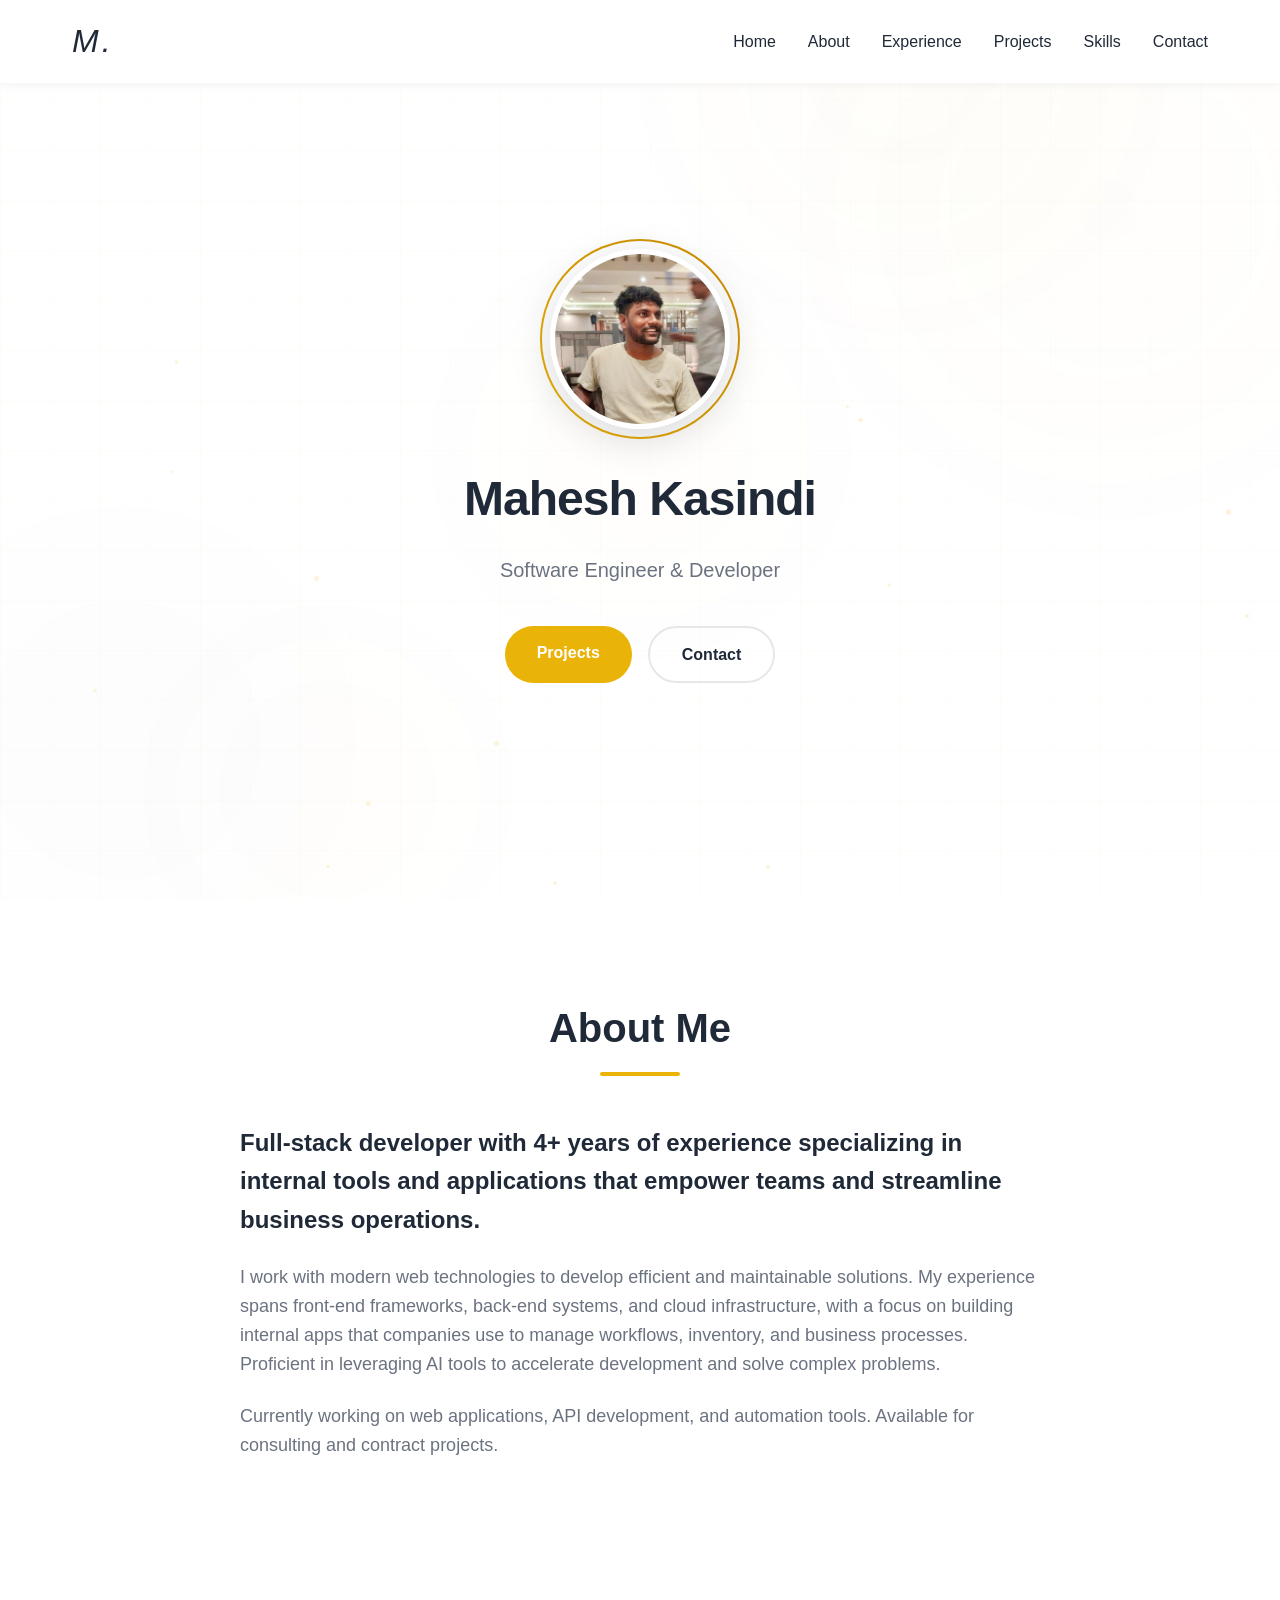
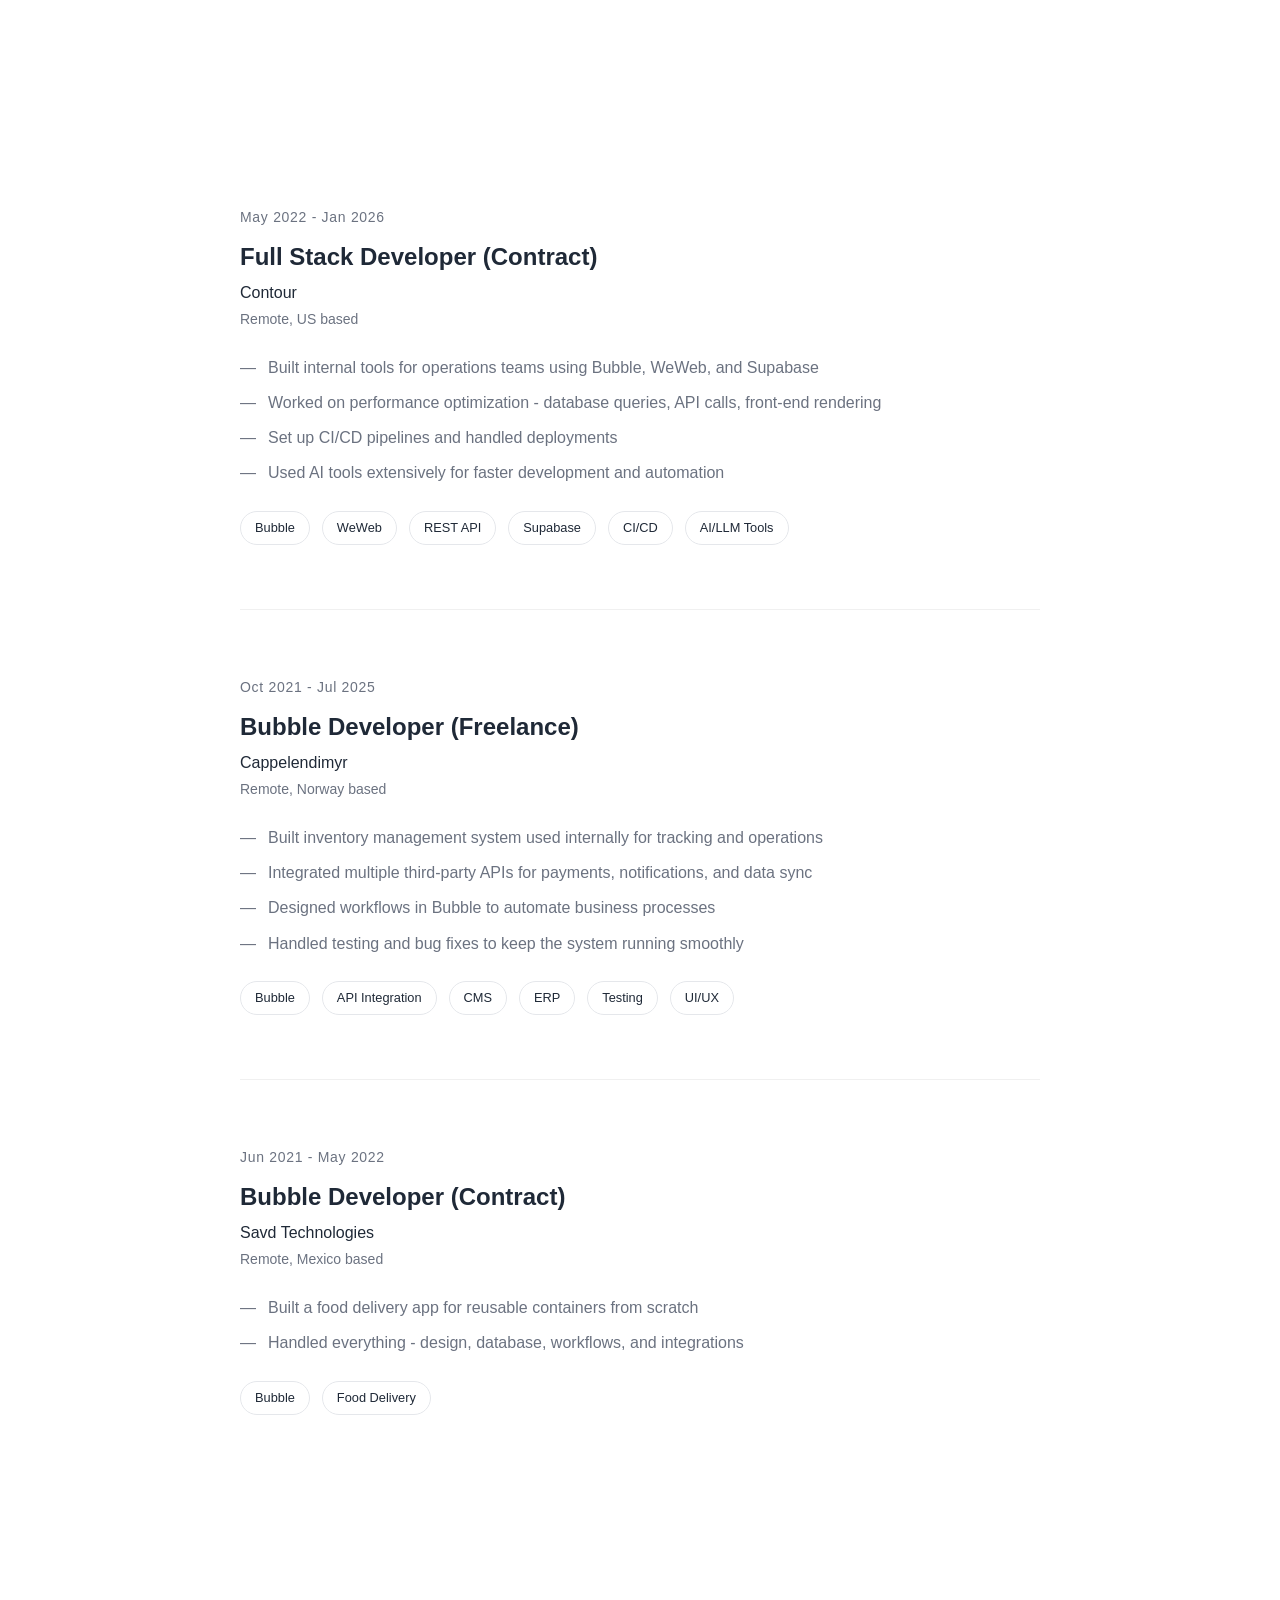
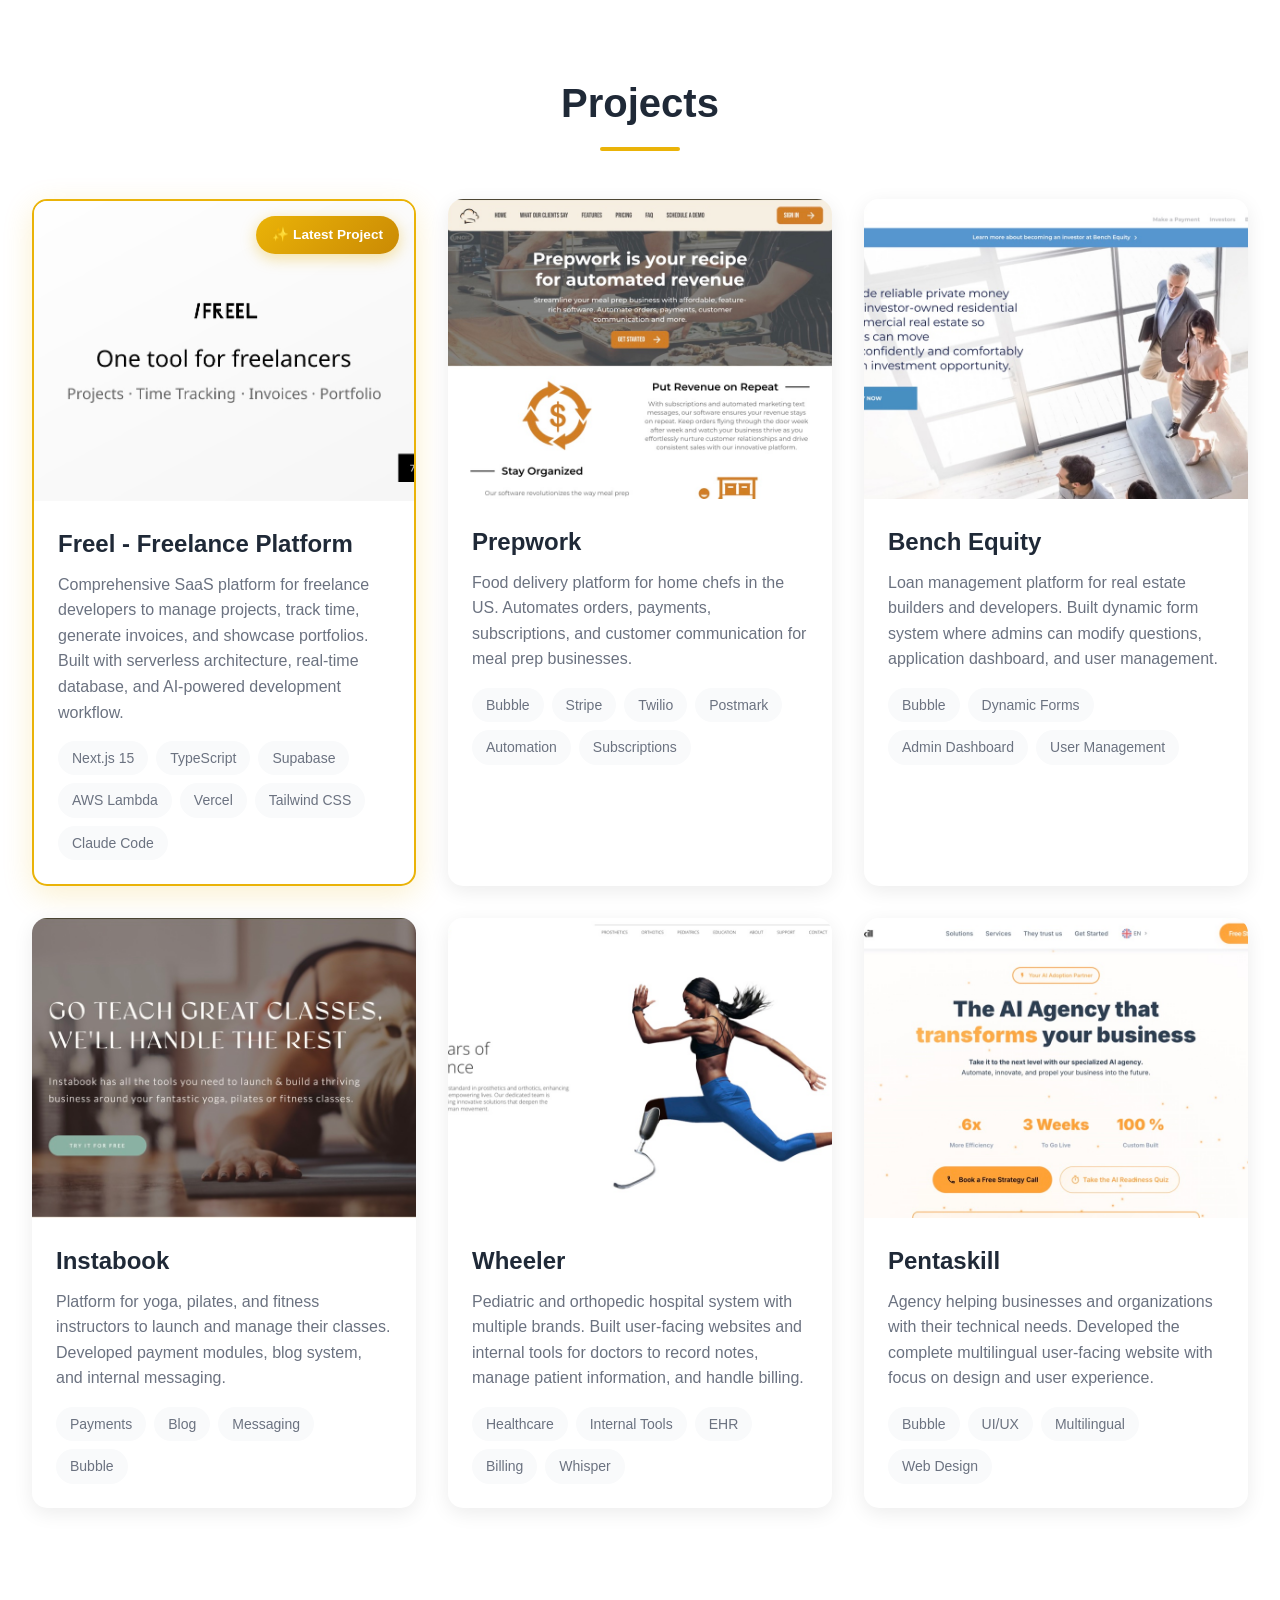
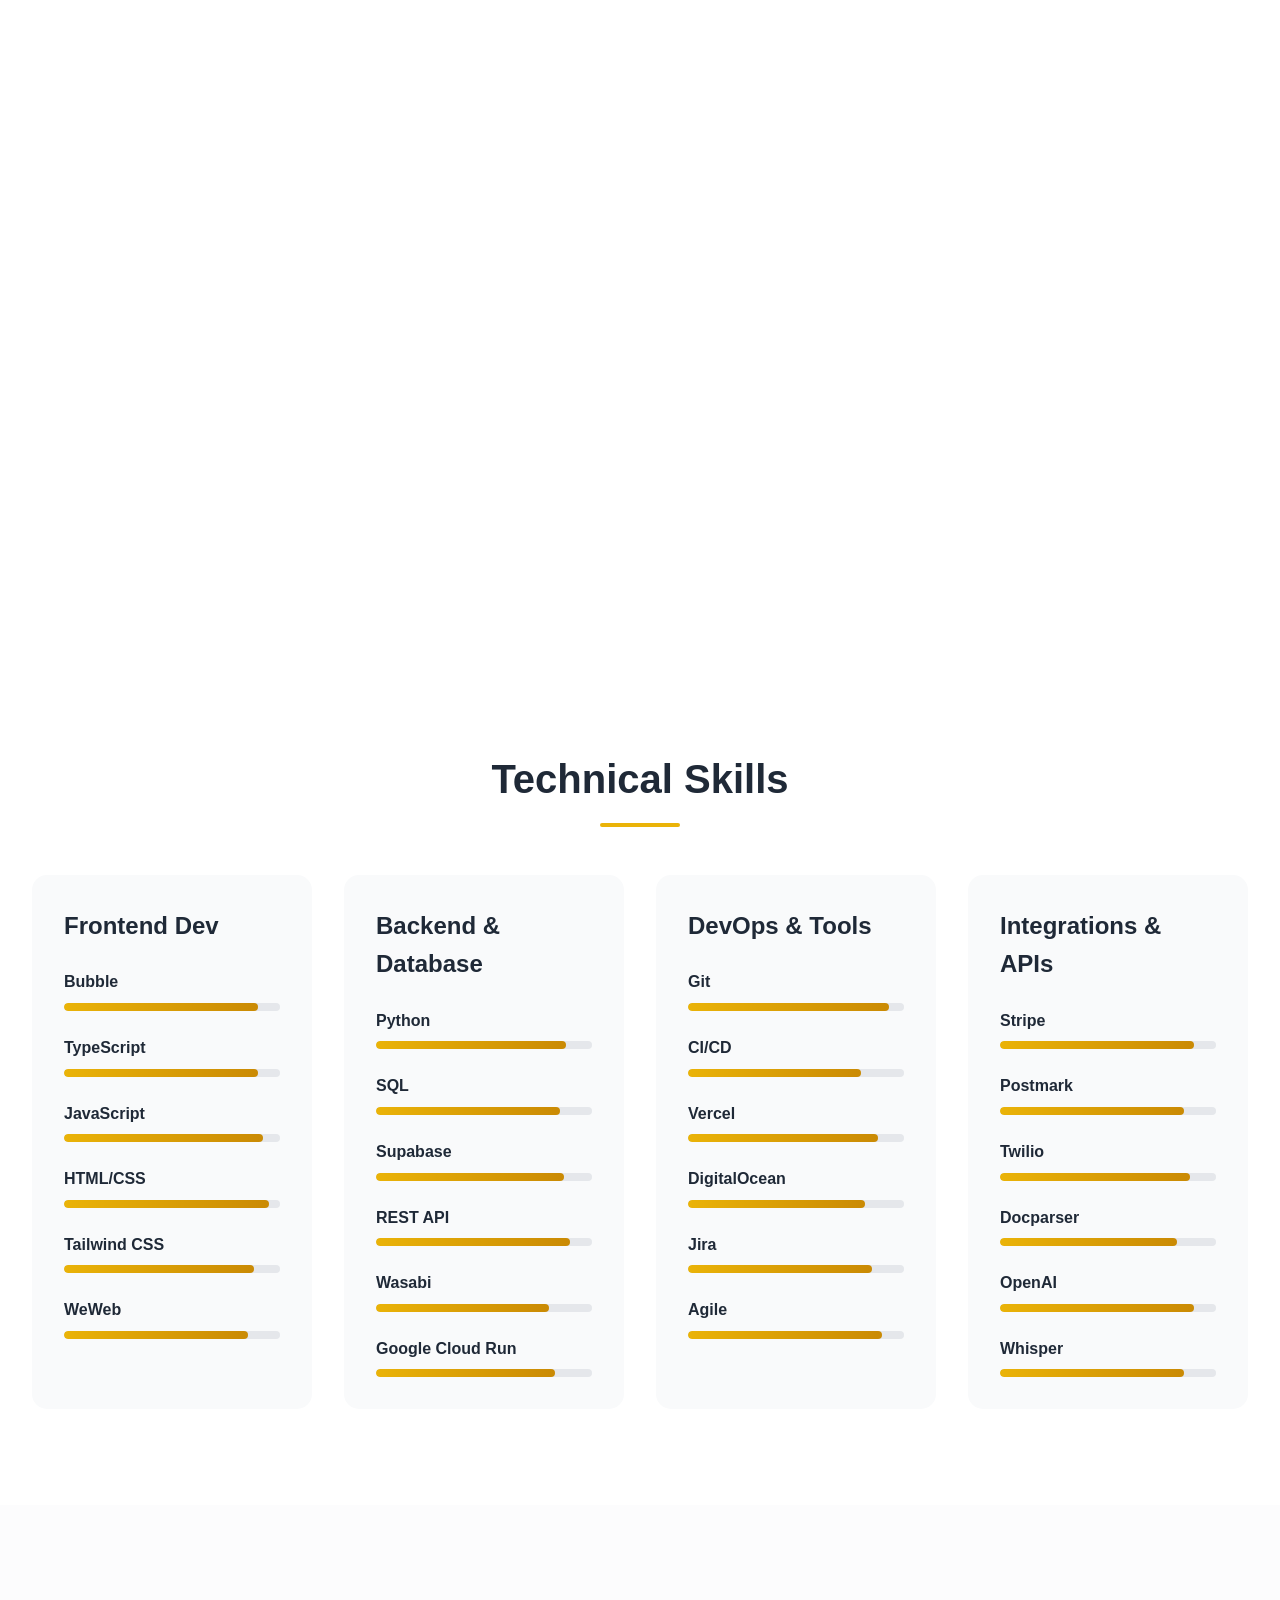
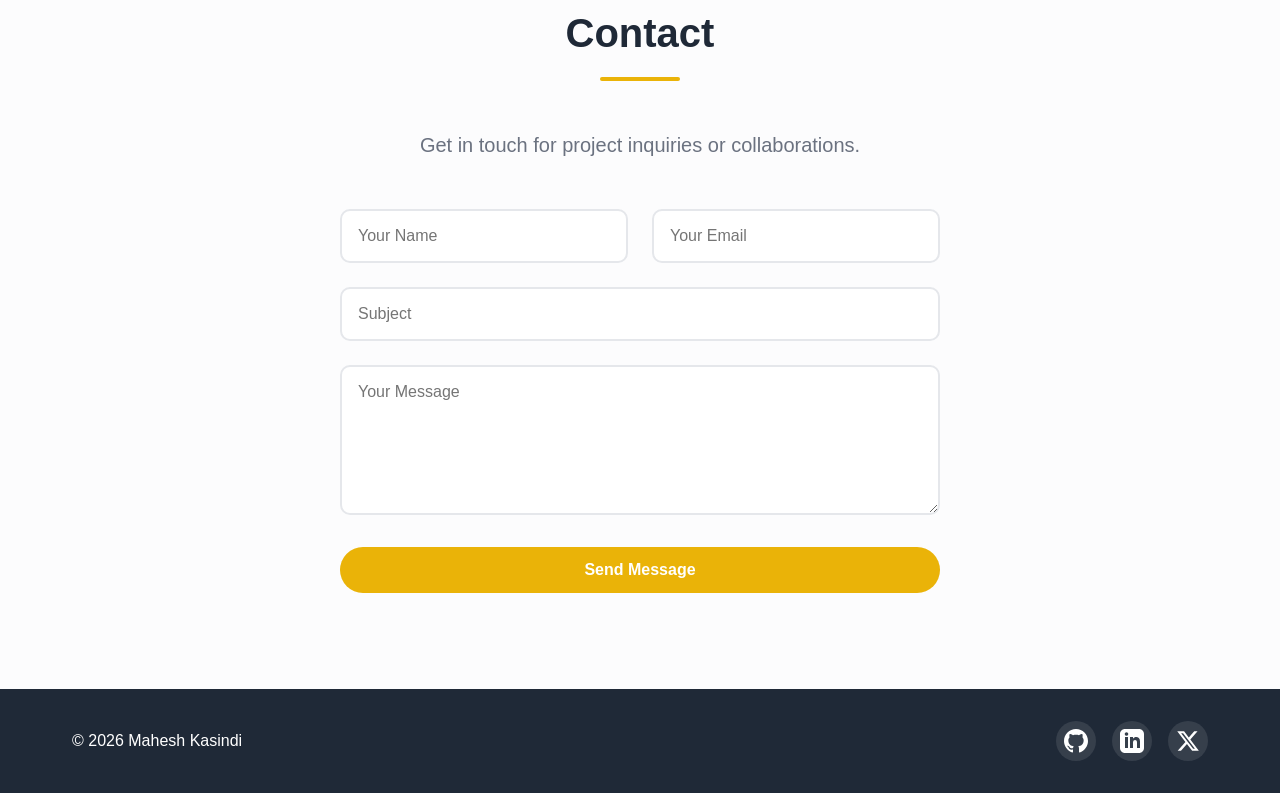
==== index.html @ 4aebad51 "Update Freel tech stack - Removed: Stripe, Shadcn/ui - Added: AWS Lambda, Vercel, Claude Code - Upda" ====
<!DOCTYPE html>
<html lang="en">
<head>
    <meta charset="UTF-8">
    <meta name="viewport" content="width=device-width, initial-scale=1.0">
    <title>Mahesh Kasindi | Full Stack Developer</title>
    <link rel="icon" type="image/svg+xml" href="favicon.svg">
    <link rel="preload" as="image" href="center.jpg">
    <link rel="stylesheet" href="styles.css">
</head>
<body>
    <!-- Scroll Progress Indicator -->
    <div class="scroll-progress" id="scrollProgress"></div>

    <!-- Global Background Animation -->
    <div class="bg-animation">
        <div class="bg-grid"></div>
        <div class="bg-gradient-1"></div>
        <div class="bg-gradient-2"></div>
        <div class="bg-gradient-3"></div>
        <div class="scan-line"></div>
    </div>

    <!-- Navigation -->
    <nav class="navbar">
        <div class="nav-container">
            <a href="#" class="logo">M.</a>
            <button class="burger-menu" id="burgerMenu" aria-label="Toggle menu">
                <span class="burger-line"></span>
                <span class="burger-line"></span>
                <span class="burger-line"></span>
            </button>
            <ul class="nav-menu" id="navMenu">
                <li><a href="#home" class="nav-link">Home</a></li>
                <li><a href="#about" class="nav-link">About</a></li>
                <li><a href="#experience" class="nav-link">Experience</a></li>
                <li><a href="#projects" class="nav-link">Projects</a></li>
                <li><a href="#skills" class="nav-link">Skills</a></li>
                <li><a href="#contact" class="nav-link">Contact</a></li>
            </ul>
        </div>
    </nav>

    <!-- Hero Section -->
    <section id="home" class="hero">
        <!-- Background -->
        <div class="hero-bg-animation">
            <div class="gradient-orb orb-1"></div>
            <div class="gradient-orb orb-2"></div>
        </div>
        <div class="hero-content">
            <div class="hero-header-image-wrapper">
                <div class="pulse-ring"></div>
                <div class="pulse-ring"></div>
                <div class="pulse-ring"></div>
                <div class="pulse-ring"></div>
                <div class="hero-header-image">
                    <img src="center.jpg" alt="Mahesh Kasindi" id="heroHeaderImage">
                </div>
            </div>
            <div class="hero-text-content">
                <h1 class="hero-title">
                    <span class="title-text">Mahesh Kasindi</span>
                </h1>
                <p class="hero-subtitle">Software Engineer & Developer</p>
                <div class="hero-buttons">
                    <a href="#projects" class="btn btn-primary">Projects</a>
                    <a href="#contact" class="btn btn-secondary">Contact</a>
                </div>
            </div>
        </div>
    </section>

    <!-- About Section -->
    <section id="about" class="about">
        <div class="container">
            <h2 class="section-title">About Me</h2>
            <div class="about-content">
                <div class="about-text">
                    <p class="about-intro">
                        Full-stack developer with 4+ years of experience specializing in internal tools and applications that empower teams and streamline business operations.
                    </p>
                    <p>
                        I work with modern web technologies to develop efficient and maintainable solutions.
                        My experience spans front-end frameworks, back-end systems, and cloud infrastructure, with a focus on building internal apps that companies use to manage workflows, inventory, and business processes.
                        Proficient in leveraging AI tools to accelerate development and solve complex problems.
                    </p>
                    <p>
                        Currently working on web applications, API development, and automation tools.
                        Available for consulting and contract projects.
                    </p>
                </div>
            </div>
        </div>
    </section>

    <!-- Experience Section -->
    <section id="experience" class="experience">
        <div class="container">
            <h2 class="section-title">Experience</h2>
            <div class="experience-timeline">
                <div class="experience-item">
                    <div class="experience-date">
                        <span class="date-badge">May 2022 - Jan 2026</span>
                    </div>
                    <div class="experience-content">
                        <h3 class="experience-title">Full Stack Developer (Contract)</h3>
                        <p class="experience-company">Contour</p>
                        <p class="experience-location">Remote, US based</p>
                        <ul class="experience-description">
                            <li>Built internal tools for operations teams using Bubble, WeWeb, and Supabase</li>
                            <li>Worked on performance optimization - database queries, API calls, front-end rendering</li>
                            <li>Set up CI/CD pipelines and handled deployments</li>
                            <li>Used AI tools extensively for faster development and automation</li>
                        </ul>
                        <div class="experience-tags">
                            <span class="tag">Bubble</span>
                            <span class="tag">WeWeb</span>
                            <span class="tag">REST API</span>
                            <span class="tag">Supabase</span>
                            <span class="tag">CI/CD</span>
                            <span class="tag">AI/LLM Tools</span>
                        </div>
                    </div>
                </div>

                <div class="experience-item">
                    <div class="experience-date">
                        <span class="date-badge">Oct 2021 - Jul 2025</span>
                    </div>
                    <div class="experience-content">
                        <h3 class="experience-title">Bubble Developer (Freelance)</h3>
                        <p class="experience-company">Cappelendimyr</p>
                        <p class="experience-location">Remote, Norway based</p>
                        <ul class="experience-description">
                            <li>Built inventory management system used internally for tracking and operations</li>
                            <li>Integrated multiple third-party APIs for payments, notifications, and data sync</li>
                            <li>Designed workflows in Bubble to automate business processes</li>
                            <li>Handled testing and bug fixes to keep the system running smoothly</li>
                        </ul>
                        <div class="experience-tags">
                            <span class="tag">Bubble</span>
                            <span class="tag">API Integration</span>
                            <span class="tag">CMS</span>
                            <span class="tag">ERP</span>
                            <span class="tag">Testing</span>
                            <span class="tag">UI/UX</span>
                        </div>
                    </div>
                </div>

                <div class="experience-item">
                    <div class="experience-date">
                        <span class="date-badge">Jun 2021 - May 2022</span>
                    </div>
                    <div class="experience-content">
                        <h3 class="experience-title">Bubble Developer (Contract)</h3>
                        <p class="experience-company">Savd Technologies</p>
                        <p class="experience-location">Remote, Mexico based</p>
                        <ul class="experience-description">
                            <li>Built a food delivery app for reusable containers from scratch</li>
                            <li>Handled everything - design, database, workflows, and integrations</li>
                        </ul>
                        <div class="experience-tags">
                            <span class="tag">Bubble</span>
                            <span class="tag">Food Delivery</span>
                        </div>
                    </div>
                </div>
            </div>
        </div>
    </section>

    <!-- Projects Section -->
    <section id="projects" class="projects">
        <div class="container">
            <h2 class="section-title">Projects</h2>
            <div class="projects-grid">
                <!-- Featured Project -->
                <div class="project-card featured-project">
                    <div class="featured-badge">
                        <span>✨ Latest Project</span>
                    </div>
                    <div class="project-image" style="background-image: url('freel-preview.jpg');">
                        <div class="project-overlay">
                            <a href="https://usefreel.com" target="_blank" class="project-link">Visit Site</a>
                        </div>
                    </div>
                    <div class="project-info">
                        <h3 class="project-title">Freel - Freelance Platform</h3>
                        <p class="project-description">
                            Comprehensive SaaS platform for freelance developers to manage projects, track time, generate invoices, and showcase portfolios. Built with serverless architecture, real-time database, and AI-powered development workflow.
                        </p>
                        <div class="project-tags">
                            <span class="tag">Next.js 15</span>
                            <span class="tag">TypeScript</span>
                            <span class="tag">Supabase</span>
                            <span class="tag">AWS Lambda</span>
                            <span class="tag">Vercel</span>
                            <span class="tag">Tailwind CSS</span>
                            <span class="tag">Claude Code</span>
                        </div>
                    </div>
                </div>

                <div class="project-card">
                    <div class="project-image" style="background-image: url('prepwork.jpg');">
                        <div class="project-overlay">
                            <a href="https://prepwork.io" target="_blank" class="project-link">Visit Site</a>
                        </div>
                    </div>
                    <div class="project-info">
                        <h3 class="project-title">Prepwork</h3>
                        <p class="project-description">
                            Food delivery platform for home chefs in the US. Automates orders, payments, subscriptions, and customer communication for meal prep businesses.
                        </p>
                        <div class="project-tags">
                            <span class="tag">Bubble</span>
                            <span class="tag">Stripe</span>
                            <span class="tag">Twilio</span>
                            <span class="tag">Postmark</span>
                            <span class="tag">Automation</span>
                            <span class="tag">Subscriptions</span>
                        </div>
                    </div>
                </div>

                <div class="project-card">
                    <div class="project-image" style="background-image: url('bench-new.jpg');">
                        <div class="project-overlay">
                            <a href="https://benchequity.com" target="_blank" class="project-link">Visit Site</a>
                        </div>
                    </div>
                    <div class="project-info">
                        <h3 class="project-title">Bench Equity</h3>
                        <p class="project-description">
                            Loan management platform for real estate builders and developers. Built dynamic form system where admins can modify questions, application dashboard, and user management.
                        </p>
                        <div class="project-tags">
                            <span class="tag">Bubble</span>
                            <span class="tag">Dynamic Forms</span>
                            <span class="tag">Admin Dashboard</span>
                            <span class="tag">User Management</span>
                        </div>
                    </div>
                </div>

                <div class="project-card">
                    <div class="project-image" style="background-image: url('tryinstabook.jpg');">
                        <div class="project-overlay">
                            <a href="https://www.tryinstabook.com" target="_blank" class="project-link">Visit Site</a>
                        </div>
                    </div>
                    <div class="project-info">
                        <h3 class="project-title">Instabook</h3>
                        <p class="project-description">
                            Platform for yoga, pilates, and fitness instructors to launch and manage their classes. Developed payment modules, blog system, and internal messaging.
                        </p>
                        <div class="project-tags">
                            <span class="tag">Payments</span>
                            <span class="tag">Blog</span>
                            <span class="tag">Messaging</span>
                            <span class="tag">Bubble</span>
                        </div>
                    </div>
                </div>

                <div class="project-card">
                    <div class="project-image" style="background-image: url('wheeler.jpg');">
                        <div class="project-overlay">
                            <a href="https://wheelerop.com" target="_blank" class="project-link">Visit Site</a>
                        </div>
                    </div>
                    <div class="project-info">
                        <h3 class="project-title">Wheeler</h3>
                        <p class="project-description">
                            Pediatric and orthopedic hospital system with multiple brands. Built user-facing websites and internal tools for doctors to record notes, manage patient information, and handle billing.
                        </p>
                        <div class="project-tags">
                            <span class="tag">Healthcare</span>
                            <span class="tag">Internal Tools</span>
                            <span class="tag">EHR</span>
                            <span class="tag">Billing</span>
                            <span class="tag">Whisper</span>
                        </div>
                    </div>
                </div>

                <div class="project-card">
                    <div class="project-image" style="background-image: url('pentaskill.jpg');">
                        <div class="project-overlay">
                            <a href="https://pentaskill.com" target="_blank" class="project-link">Visit Site</a>
                        </div>
                    </div>
                    <div class="project-info">
                        <h3 class="project-title">Pentaskill</h3>
                        <p class="project-description">
                            Agency helping businesses and organizations with their technical needs. Developed the complete multilingual user-facing website with focus on design and user experience.
                        </p>
                        <div class="project-tags">
                            <span class="tag">Bubble</span>
                            <span class="tag">UI/UX</span>
                            <span class="tag">Multilingual</span>
                            <span class="tag">Web Design</span>
                        </div>
                    </div>
                </div>

                <div class="project-card">
                    <div class="project-image" style="background-image: url('internal-apps.svg'); background-size: cover; background-position: center;">
                        <div class="project-overlay">
                            <span class="project-link" style="cursor: default;">Multiple Projects</span>
                        </div>
                    </div>
                    <div class="project-info">
                        <h3 class="project-title">Internal Applications</h3>
                        <p class="project-description">
                            Built custom internal tools for companies across real estate, finance, healthcare, and food industries. Systems include CRM, ERP, inventory management, and team coordination platforms.
                        </p>
                        <div class="project-tags">
                            <span class="tag">CRM</span>
                            <span class="tag">ERP</span>
                            <span class="tag">Inventory</span>
                            <span class="tag">Team Management</span>
                        </div>
                    </div>
                </div>
            </div>
        </div>
    </section>

    <!-- Skills Section -->
    <section id="skills" class="skills">
        <div class="container">
            <h2 class="section-title">Technical Skills</h2>
            <div class="skills-grid">
                <div class="skill-category">
                    <h3 class="category-title">Frontend Dev</h3>
                    <div class="skill-items">
                        <div class="skill-item">
                            <span class="skill-name">Bubble</span>
                            <div class="skill-bar">
                                <div class="skill-progress" data-progress="90"></div>
                            </div>
                        </div>
                        <div class="skill-item">
                            <span class="skill-name">TypeScript</span>
                            <div class="skill-bar">
                                <div class="skill-progress" data-progress="90"></div>
                            </div>
                        </div>
                        <div class="skill-item">
                            <span class="skill-name">JavaScript</span>
                            <div class="skill-bar">
                                <div class="skill-progress" data-progress="92"></div>
                            </div>
                        </div>
                        <div class="skill-item">
                            <span class="skill-name">HTML/CSS</span>
                            <div class="skill-bar">
                                <div class="skill-progress" data-progress="95"></div>
                            </div>
                        </div>
                        <div class="skill-item">
                            <span class="skill-name">Tailwind CSS</span>
                            <div class="skill-bar">
                                <div class="skill-progress" data-progress="88"></div>
                            </div>
                        </div>
                        <div class="skill-item">
                            <span class="skill-name">WeWeb</span>
                            <div class="skill-bar">
                                <div class="skill-progress" data-progress="85"></div>
                            </div>
                        </div>
                    </div>
                </div>

                <div class="skill-category">
                    <h3 class="category-title">Backend & Database</h3>
                    <div class="skill-items">
                        <div class="skill-item">
                            <span class="skill-name">Python</span>
                            <div class="skill-bar">
                                <div class="skill-progress" data-progress="88"></div>
                            </div>
                        </div>
                        <div class="skill-item">
                            <span class="skill-name">SQL</span>
                            <div class="skill-bar">
                                <div class="skill-progress" data-progress="85"></div>
                            </div>
                        </div>
                        <div class="skill-item">
                            <span class="skill-name">Supabase</span>
                            <div class="skill-bar">
                                <div class="skill-progress" data-progress="87"></div>
                            </div>
                        </div>
                        <div class="skill-item">
                            <span class="skill-name">REST API</span>
                            <div class="skill-bar">
                                <div class="skill-progress" data-progress="90"></div>
                            </div>
                        </div>
                        <div class="skill-item">
                            <span class="skill-name">Wasabi</span>
                            <div class="skill-bar">
                                <div class="skill-progress" data-progress="80"></div>
                            </div>
                        </div>
                        <div class="skill-item">
                            <span class="skill-name">Google Cloud Run</span>
                            <div class="skill-bar">
                                <div class="skill-progress" data-progress="83"></div>
                            </div>
                        </div>
                    </div>
                </div>

                <div class="skill-category">
                    <h3 class="category-title">DevOps & Tools</h3>
                    <div class="skill-items">
                        <div class="skill-item">
                            <span class="skill-name">Git</span>
                            <div class="skill-bar">
                                <div class="skill-progress" data-progress="93"></div>
                            </div>
                        </div>
                        <div class="skill-item">
                            <span class="skill-name">CI/CD</span>
                            <div class="skill-bar">
                                <div class="skill-progress" data-progress="80"></div>
                            </div>
                        </div>
                        <div class="skill-item">
                            <span class="skill-name">Vercel</span>
                            <div class="skill-bar">
                                <div class="skill-progress" data-progress="88"></div>
                            </div>
                        </div>
                        <div class="skill-item">
                            <span class="skill-name">DigitalOcean</span>
                            <div class="skill-bar">
                                <div class="skill-progress" data-progress="82"></div>
                            </div>
                        </div>
                        <div class="skill-item">
                            <span class="skill-name">Jira</span>
                            <div class="skill-bar">
                                <div class="skill-progress" data-progress="85"></div>
                            </div>
                        </div>
                        <div class="skill-item">
                            <span class="skill-name">Agile</span>
                            <div class="skill-bar">
                                <div class="skill-progress" data-progress="90"></div>
                            </div>
                        </div>
                    </div>
                </div>

                <div class="skill-category">
                    <h3 class="category-title">Integrations & APIs</h3>
                    <div class="skill-items">
                        <div class="skill-item">
                            <span class="skill-name">Stripe</span>
                            <div class="skill-bar">
                                <div class="skill-progress" data-progress="90"></div>
                            </div>
                        </div>
                        <div class="skill-item">
                            <span class="skill-name">Postmark</span>
                            <div class="skill-bar">
                                <div class="skill-progress" data-progress="85"></div>
                            </div>
                        </div>
                        <div class="skill-item">
                            <span class="skill-name">Twilio</span>
                            <div class="skill-bar">
                                <div class="skill-progress" data-progress="88"></div>
                            </div>
                        </div>
                        <div class="skill-item">
                            <span class="skill-name">Docparser</span>
                            <div class="skill-bar">
                                <div class="skill-progress" data-progress="82"></div>
                            </div>
                        </div>
                        <div class="skill-item">
                            <span class="skill-name">OpenAI</span>
                            <div class="skill-bar">
                                <div class="skill-progress" data-progress="90"></div>
                            </div>
                        </div>
                        <div class="skill-item">
                            <span class="skill-name">Whisper</span>
                            <div class="skill-bar">
                                <div class="skill-progress" data-progress="85"></div>
                            </div>
                        </div>
                    </div>
                </div>
            </div>
        </div>
    </section>

    <!-- Contact Section -->
    <section id="contact" class="contact">
        <div class="container">
            <h2 class="section-title">Contact</h2>
            <p class="contact-intro">Get in touch for project inquiries or collaborations.</p>
            <form class="contact-form" id="contactForm" action="https://api.web3forms.com/submit" method="POST">
                <!-- Replace YOUR_ACCESS_KEY_HERE with your actual access key from https://web3forms.com -->
                <input type="hidden" name="access_key" value="d3849407-3600-4d83-8753-083828936f2b">
                <input type="hidden" name="subject" value="New Contact Form Submission from Portfolio">
                <input type="hidden" name="redirect" value="https://maheshkasindi.github.io/portfolio/#contact">

                <div class="form-row">
                    <div class="form-group">
                        <input type="text" id="name" name="name" placeholder="Your Name" required>
                    </div>
                    <div class="form-group">
                        <input type="email" id="email" name="email" placeholder="Your Email" required>
                    </div>
                </div>
                <div class="form-group">
                    <input type="text" id="subject" name="subject" placeholder="Subject" required>
                </div>
                <div class="form-group">
                    <textarea id="message" name="message" rows="6" placeholder="Your Message" required></textarea>
                </div>
                <button type="submit" class="btn btn-primary">Send Message</button>
            </form>
        </div>
    </section>

    <!-- Modal for form feedback -->
    <div id="formModal" class="modal">
        <div class="modal-overlay"></div>
        <div class="modal-content">
            <button class="modal-close" aria-label="Close">&times;</button>
            <div class="modal-icon" id="modalIcon"></div>
            <h3 class="modal-title" id="modalTitle"></h3>
            <p class="modal-message" id="modalMessage"></p>
        </div>
    </div>

    <!-- Footer -->
    <footer class="footer">
        <div class="container">
            <div class="footer-content">
                <p>&copy; 2026 Mahesh Kasindi</p>
                <div class="social-links">
                    <a href="https://github.com/maheshkasindi" target="_blank" rel="noopener noreferrer" class="social-link" aria-label="GitHub">
                        <svg width="24" height="24" viewBox="0 0 24 24" fill="currentColor">
                            <path d="M12 0c-6.626 0-12 5.373-12 12 0 5.302 3.438 9.8 8.207 11.387.599.111.793-.261.793-.577v-2.234c-3.338.726-4.033-1.416-4.033-1.416-.546-1.387-1.333-1.756-1.333-1.756-1.089-.745.083-.729.083-.729 1.205.084 1.839 1.237 1.839 1.237 1.07 1.834 2.807 1.304 3.492.997.107-.775.418-1.305.762-1.604-2.665-.305-5.467-1.334-5.467-5.931 0-1.311.469-2.381 1.236-3.221-.124-.303-.535-1.524.117-3.176 0 0 1.008-.322 3.301 1.23.957-.266 1.983-.399 3.003-.404 1.02.005 2.047.138 3.006.404 2.291-1.552 3.297-1.23 3.297-1.23.653 1.653.242 2.874.118 3.176.77.84 1.235 1.911 1.235 3.221 0 4.609-2.807 5.624-5.479 5.921.43.372.823 1.102.823 2.222v3.293c0 .319.192.694.801.576 4.765-1.589 8.199-6.086 8.199-11.386 0-6.627-5.373-12-12-12z"/>
                        </svg>
                    </a>
                    <a href="https://linkedin.com/in/maheshkasindi" target="_blank" rel="noopener noreferrer" class="social-link" aria-label="LinkedIn">
                        <svg width="24" height="24" viewBox="0 0 24 24" fill="currentColor">
                            <path d="M19 0h-14c-2.761 0-5 2.239-5 5v14c0 2.761 2.239 5 5 5h14c2.762 0 5-2.239 5-5v-14c0-2.761-2.238-5-5-5zm-11 19h-3v-11h3v11zm-1.5-12.268c-.966 0-1.75-.79-1.75-1.764s.784-1.764 1.75-1.764 1.75.79 1.75 1.764-.783 1.764-1.75 1.764zm13.5 12.268h-3v-5.604c0-3.368-4-3.113-4 0v5.604h-3v-11h3v1.765c1.396-2.586 7-2.777 7 2.476v6.759z"/>
                        </svg>
                    </a>
                    <a href="https://x.com/maheshkasindi" target="_blank" rel="noopener noreferrer" class="social-link" aria-label="X (Twitter)">
                        <svg width="24" height="24" viewBox="0 0 24 24" fill="currentColor">
                            <path d="M18.244 2.25h3.308l-7.227 8.26 8.502 11.24H16.17l-5.214-6.817L4.99 21.75H1.68l7.73-8.835L1.254 2.25H8.08l4.713 6.231zm-1.161 17.52h1.833L7.084 4.126H5.117z"/>
                        </svg>
                    </a>
                </div>
            </div>
        </div>
    </footer>

    <!-- Back to Top Button -->
    <button id="backToTop" class="back-to-top" aria-label="Back to top">
        <svg width="24" height="24" viewBox="0 0 24 24" fill="none" stroke="currentColor" stroke-width="2">
            <path d="M12 19V5M5 12l7-7 7 7"/>
        </svg>
    </button>

    <script src="script.js"></script>
</body>
</html>
---- styles.css ----
/* Reset and Base Styles */
* {
    margin: 0;
    padding: 0;
    box-sizing: border-box;
}

:root {
    --primary-color: #eab308;
    --secondary-color: #ca8a04;
    --text-dark: #1f2937;
    --text-light: #6b7280;
    --bg-white: #ffffff;
    --bg-gray: #f9fafb;
    --border-color: #e5e7eb;
    --transition: all 0.3s ease;
}

html {
    scroll-behavior: smooth;
}

body {
    font-family: -apple-system, BlinkMacSystemFont, 'Segoe UI', Roboto, 'Helvetica Neue', Arial, sans-serif;
    line-height: 1.6;
    color: var(--text-dark);
    overflow-x: hidden;
    position: relative;
}

/* Scroll Progress Indicator */
.scroll-progress {
    position: fixed;
    top: 0;
    left: 0;
    width: 0%;
    height: 4px;
    background: linear-gradient(90deg, var(--primary-color), var(--secondary-color));
    z-index: 9999;
    transition: width 0.1s ease;
    box-shadow: 0 2px 10px rgba(234, 179, 8, 0.5);
}

/* Back to Top Button */
.back-to-top {
    position: fixed;
    bottom: 2rem;
    right: 2rem;
    width: 50px;
    height: 50px;
    border-radius: 50%;
    background: var(--primary-color);
    color: white;
    border: none;
    cursor: pointer;
    display: flex;
    align-items: center;
    justify-content: center;
    box-shadow: 0 4px 15px rgba(0, 0, 0, 0.2);
    opacity: 0;
    visibility: hidden;
    transform: translateY(20px);
    transition: all 0.3s ease;
    z-index: 999;
}

.back-to-top.show {
    opacity: 1;
    visibility: visible;
    transform: translateY(0);
}

.back-to-top:hover {
    background: var(--secondary-color);
    transform: translateY(-5px);
    box-shadow: 0 6px 20px rgba(0, 0, 0, 0.3);
}


/* Global Background Animation */
.bg-animation {
    position: fixed;
    top: 0;
    left: 0;
    width: 100%;
    height: 100%;
    z-index: -1;
    overflow: hidden;
    background: #ffffff;
}

.bg-grid {
    position: absolute;
    width: 100%;
    height: 100%;
    background-image:
        linear-gradient(rgba(234, 179, 8, 0.03) 1px, transparent 1px),
        linear-gradient(90deg, rgba(234, 179, 8, 0.03) 1px, transparent 1px);
    background-size: 50px 50px;
    animation: gridMove 20s linear infinite;
}

@keyframes gridMove {
    0% {
        transform: translate(0, 0);
    }
    100% {
        transform: translate(50px, 50px);
    }
}

.bg-gradient-1,
.bg-gradient-2,
.bg-gradient-3 {
    position: absolute;
    border-radius: 50%;
    filter: blur(100px);
    opacity: 0.05;
}

.bg-gradient-1 {
    width: 600px;
    height: 600px;
    background: radial-gradient(circle, rgba(234, 179, 8, 0.4), transparent);
    top: -10%;
    right: -10%;
    animation: floatGradient1 25s ease-in-out infinite;
}

.bg-gradient-2 {
    width: 500px;
    height: 500px;
    background: radial-gradient(circle, rgba(30, 64, 175, 0.3), transparent);
    bottom: -10%;
    left: -10%;
    animation: floatGradient2 30s ease-in-out infinite;
}

.bg-gradient-3 {
    width: 450px;
    height: 450px;
    background: radial-gradient(circle, rgba(234, 179, 8, 0.3), transparent);
    top: 50%;
    left: 50%;
    transform: translate(-50%, -50%);
    animation: floatGradient3 35s ease-in-out infinite;
}

@keyframes floatGradient1 {
    0%, 100% {
        transform: translate(0, 0);
    }
    33% {
        transform: translate(-100px, 100px);
    }
    66% {
        transform: translate(100px, -50px);
    }
}

@keyframes floatGradient2 {
    0%, 100% {
        transform: translate(0, 0);
    }
    33% {
        transform: translate(100px, -100px);
    }
    66% {
        transform: translate(-50px, 100px);
    }
}

@keyframes floatGradient3 {
    0%, 100% {
        transform: translate(-50%, -50%);
    }
    33% {
        transform: translate(-30%, -70%);
    }
    66% {
        transform: translate(-70%, -30%);
    }
}

/* Floating Particles */
.particle {
    position: absolute;
    background: var(--primary-color);
    border-radius: 50%;
    opacity: 0.15;
    pointer-events: none;
    animation: floatParticle linear infinite;
}

@keyframes floatParticle {
    0% {
        transform: translateY(0) translateX(0);
        opacity: 0;
    }
    10% {
        opacity: 0.15;
    }
    90% {
        opacity: 0.15;
    }
    100% {
        transform: translateY(-100vh) translateX(50px);
        opacity: 0;
    }
}

/* Scan Line Effect */
.scan-line {
    position: absolute;
    width: 100%;
    height: 2px;
    background: linear-gradient(90deg,
        transparent,
        rgba(234, 179, 8, 0.1),
        rgba(234, 179, 8, 0.2),
        rgba(234, 179, 8, 0.1),
        transparent
    );
    top: 0;
    animation: scan 8s linear infinite;
    pointer-events: none;
}

@keyframes scan {
    0% {
        top: 0;
        opacity: 0;
    }
    10% {
        opacity: 1;
    }
    90% {
        opacity: 1;
    }
    100% {
        top: 100%;
        opacity: 0;
    }
}

.container {
    max-width: 1200px;
    margin: 0 auto;
    padding: 0 2rem;
}

/* Navigation */
.navbar {
    position: fixed;
    top: 0;
    width: 100%;
    background: rgba(255, 255, 255, 0.95);
    backdrop-filter: blur(10px);
    box-shadow: 0 2px 10px rgba(0, 0, 0, 0.05);
    z-index: 1000;
    transition: var(--transition);
}

.nav-container {
    max-width: 1200px;
    margin: 0 auto;
    padding: 1rem 2rem;
    display: flex;
    justify-content: space-between;
    align-items: center;
}

.logo {
    font-size: 2rem;
    font-weight: 300;
    color: var(--text-dark);
    text-decoration: none;
    transition: var(--transition);
    letter-spacing: 0.1em;
    font-style: italic;
    position: relative;
}

.logo::after {
    content: '';
    position: absolute;
    bottom: -2px;
    left: 0;
    width: 100%;
    height: 1px;
    background: var(--primary-color);
    transform: scaleX(0);
    transition: transform 0.3s ease;
}

.logo:hover::after {
    transform: scaleX(1);
}

.nav-menu {
    display: flex;
    list-style: none;
    gap: 2rem;
}

.nav-link {
    text-decoration: none;
    color: var(--text-dark);
    font-weight: 500;
    position: relative;
    transition: var(--transition);
}

.nav-link::after {
    content: '';
    position: absolute;
    bottom: -5px;
    left: 0;
    width: 0;
    height: 2px;
    background: var(--primary-color);
    transition: var(--transition);
}

.nav-link:hover {
    color: var(--primary-color);
}

.nav-link:hover::after {
    width: 100%;
}

/* Burger Menu */
.burger-menu {
    display: none;
    flex-direction: column;
    gap: 5px;
    background: none;
    border: none;
    cursor: pointer;
    padding: 0.5rem;
    z-index: 1001;
    transition: var(--transition);
}

.burger-line {
    width: 25px;
    height: 3px;
    background: var(--text-dark);
    border-radius: 3px;
    transition: all 0.3s ease;
}

.burger-menu.active .burger-line:nth-child(1) {
    transform: rotate(45deg) translate(8px, 8px);
}

.burger-menu.active .burger-line:nth-child(2) {
    opacity: 0;
}

.burger-menu.active .burger-line:nth-child(3) {
    transform: rotate(-45deg) translate(7px, -7px);
}

/* Hero Section */
.hero {
    min-height: 100vh;
    display: flex;
    align-items: center;
    justify-content: center;
    position: relative;
    padding: 6rem 2rem 4rem;
    background: transparent;
    overflow: hidden;
}

/* Hero Background Animations */
.hero-bg-animation {
    position: absolute;
    top: 0;
    left: 0;
    width: 100%;
    height: 100%;
    overflow: hidden;
    z-index: 0;
}

.gradient-orb {
    position: absolute;
    border-radius: 50%;
    filter: blur(80px);
    opacity: 0.08;
    pointer-events: none;
}

.orb-1 {
    width: 500px;
    height: 500px;
    background: radial-gradient(circle, rgba(234, 179, 8, 0.3), transparent);
    top: -20%;
    right: 10%;
}

.orb-2 {
    width: 400px;
    height: 400px;
    background: radial-gradient(circle, rgba(234, 179, 8, 0.2), transparent);
    bottom: -10%;
    left: 10%;
}

.hero-content {
    text-align: center;
    max-width: 800px;
    animation: fadeInUp 1s ease;
    position: relative;
    z-index: 1;
}

.hero-header-image {
    width: 180px;
    height: 180px;
    margin: 0 auto 2rem;
    position: relative;
    animation: fadeInScale 1s ease;
}

.hero-header-image img {
    width: 100%;
    height: 100%;
    border-radius: 50%;
    object-fit: cover;
    border: 5px solid white;
    box-shadow: 0 10px 40px rgba(0, 0, 0, 0.15);
    transition: var(--transition);
    position: relative;
    z-index: 2;
}

.hero-header-image::before {
    content: '';
    position: absolute;
    top: -10px;
    left: -10px;
    right: -10px;
    bottom: -10px;
    border-radius: 50%;
    background: linear-gradient(45deg, var(--primary-color), var(--secondary-color));
    z-index: 0;
    animation: rotate 3s linear infinite;
}

.hero-header-image::after {
    content: '';
    position: absolute;
    top: -8px;
    left: -8px;
    right: -8px;
    bottom: -8px;
    border-radius: 50%;
    background: white;
    z-index: 1;
}

.hero-header-image:hover img {
    transform: scale(1.05);
    box-shadow: 0 15px 50px rgba(0, 0, 0, 0.25);
}

/* Pulsing rings animation */
.hero-header-image-wrapper {
    position: relative;
    width: fit-content;
    margin: 0 auto 2rem;
    overflow: visible;
}

.pulse-ring {
    position: absolute;
    top: 50%;
    left: 50%;
    transform: translate(-50%, -50%);
    width: 180px;
    height: 180px;
    border: 2px solid var(--primary-color);
    border-radius: 50%;
    opacity: 0;
    animation: pulse 2s ease-out infinite;
}

.pulse-ring:nth-child(2) {
    animation-delay: 0.5s;
}

.pulse-ring:nth-child(3) {
    animation-delay: 1s;
}

.pulse-ring:nth-child(4) {
    animation-delay: 1.5s;
}

@keyframes pulse {
    0% {
        transform: translate(-50%, -50%) scale(1);
        opacity: 0.8;
    }
    100% {
        transform: translate(-50%, -50%) scale(1.5);
        opacity: 0;
    }
}

@keyframes rotate {
    from {
        transform: rotate(0deg);
    }
    to {
        transform: rotate(360deg);
    }
}

@keyframes fadeInScale {
    from {
        opacity: 0;
        transform: scale(0.95);
    }
    to {
        opacity: 1;
        transform: scale(1);
    }
}

.hero-title {
    font-size: 3rem;
    font-weight: 600;
    margin-bottom: 1rem;
    color: var(--text-dark);
    letter-spacing: -0.02em;
}

.title-text {
    display: block;
}

.hero-subtitle {
    font-size: 1.25rem;
    color: var(--text-light);
    margin-bottom: 2.5rem;
    font-weight: 400;
}

.hero-buttons {
    display: flex;
    gap: 1rem;
    justify-content: center;
    flex-wrap: wrap;
}

.btn {
    padding: 0.875rem 2rem;
    border-radius: 50px;
    text-decoration: none;
    font-weight: 600;
    transition: var(--transition);
    display: inline-block;
    cursor: pointer;
    border: none;
    font-size: 1rem;
    position: relative;
    overflow: hidden;
}

.btn::before {
    content: '';
    position: absolute;
    top: 50%;
    left: 50%;
    width: 0;
    height: 0;
    border-radius: 50%;
    background: rgba(255, 255, 255, 0.3);
    transform: translate(-50%, -50%);
    transition: width 0.6s, height 0.6s;
}

.btn:hover::before {
    width: 300px;
    height: 300px;
}

.btn-primary {
    background: var(--primary-color);
    color: white;
}

.btn-primary:hover {
    background: var(--secondary-color);
    transform: translateY(-2px);
    box-shadow: 0 8px 20px rgba(234, 179, 8, 0.3);
}

.btn-primary:active {
    transform: translateY(0);
}

.btn-secondary {
    background: transparent;
    color: var(--text-dark);
    border: 2px solid var(--border-color);
}

.btn-secondary:hover {
    border-color: var(--text-dark);
    transform: translateY(-2px);
    box-shadow: 0 5px 15px rgba(0, 0, 0, 0.1);
}

.btn-secondary:active {
    transform: translateY(0);
}

.scroll-indicator {
    position: absolute;
    bottom: 2rem;
    left: 50%;
    transform: translateX(-50%);
    display: flex;
    flex-direction: column;
    align-items: center;
    gap: 0.5rem;
    color: var(--text-light);
    font-size: 0.875rem;
    animation: bounce 2s infinite;
    z-index: 1;
}

.scroll-arrow {
    width: 2px;
    height: 30px;
    background: var(--primary-color);
    position: relative;
}

.scroll-arrow::after {
    content: '';
    position: absolute;
    bottom: 0;
    left: 50%;
    transform: translateX(-50%);
    width: 8px;
    height: 8px;
    border-right: 2px solid var(--primary-color);
    border-bottom: 2px solid var(--primary-color);
    transform: translateX(-50%) rotate(45deg);
}

@keyframes bounce {
    0%, 100% { transform: translateX(-50%) translateY(0); }
    50% { transform: translateX(-50%) translateY(10px); }
}

/* Section Styles */
section {
    padding: 6rem 0;
    position: relative;
}

.section-title {
    font-size: 2.5rem;
    font-weight: 700;
    text-align: center;
    margin-bottom: 3rem;
    position: relative;
    padding-bottom: 1rem;
}

.section-title::after {
    content: '';
    position: absolute;
    bottom: 0;
    left: 50%;
    transform: translateX(-50%);
    width: 80px;
    height: 4px;
    background: var(--primary-color);
    border-radius: 2px;
}

/* About Section */
.about {
    background: transparent;
}

.about-content {
    max-width: 800px;
    margin: 0 auto;
}

.about-text {
    font-size: 1.125rem;
    color: var(--text-light);
}

.about-intro {
    font-size: 1.5rem;
    color: var(--text-dark);
    font-weight: 600;
    margin-bottom: 1.5rem;
}

.about-text p {
    margin-bottom: 1.5rem;
}

/* Experience Section */
.experience {
    background: transparent;
}

.experience-timeline {
    max-width: 800px;
    margin: 0 auto;
}

.experience-item {
    margin-bottom: 4rem;
    padding-bottom: 4rem;
    border-bottom: 1px solid rgba(0, 0, 0, 0.06);
}

.experience-item:last-child {
    border-bottom: none;
    padding-bottom: 0;
}

.experience-date {
    margin-bottom: 0.5rem;
}

.date-badge {
    color: var(--text-light);
    font-size: 0.875rem;
    font-weight: 500;
    letter-spacing: 0.05em;
}

.experience-content {
    margin-top: 0.5rem;
}

.experience-title {
    font-size: 1.5rem;
    font-weight: 600;
    color: var(--text-dark);
    margin-bottom: 0.25rem;
}

.experience-company {
    color: var(--text-dark);
    font-weight: 500;
    margin-bottom: 0.125rem;
    font-size: 1rem;
}

.experience-location {
    color: var(--text-light);
    font-size: 0.875rem;
    margin-bottom: 1.5rem;
}

.experience-description {
    list-style: none;
    margin-bottom: 1.5rem;
    padding: 0;
}

.experience-description li {
    margin-bottom: 0.5rem;
    color: var(--text-light);
    line-height: 1.7;
    padding-left: 0;
}

.experience-description li::before {
    content: '—';
    margin-right: 0.75rem;
    color: var(--text-light);
}

.experience-tags {
    display: flex;
    gap: 0.75rem;
    flex-wrap: wrap;
}

.experience-tags .tag {
    background: transparent;
    border: 1px solid var(--border-color);
    color: var(--text-dark);
    font-size: 0.8rem;
    padding: 0.375rem 0.875rem;
}

/* Projects Section */
.projects {
    background: rgba(249, 250, 251, 0.5);
    backdrop-filter: blur(10px);
}

.projects {
    background: transparent;
}

.projects .container {
    max-width: 1400px;
}

.projects-grid {
    display: grid;
    grid-template-columns: repeat(auto-fit, minmax(380px, 1fr));
    gap: 2rem;
}

@media (max-width: 1024px) {
    .projects-grid {
        grid-template-columns: repeat(2, 1fr);
    }
}

@media (max-width: 768px) {
    .projects-grid {
        grid-template-columns: 1fr;
    }
}

.project-card {
    background: white;
    border-radius: 15px;
    overflow: hidden;
    box-shadow: 0 5px 20px rgba(0, 0, 0, 0.08);
    transition: all 0.3s ease;
    transform-style: preserve-3d;
    perspective: 1000px;
}

.project-card:hover {
    transform: translateY(-8px);
    box-shadow: 0 15px 40px rgba(0, 0, 0, 0.15);
}

/* Featured Project Styles */
.featured-project {
    position: relative;
    border: 2px solid var(--primary-color);
    box-shadow: 0 8px 30px rgba(234, 179, 8, 0.2);
}

.featured-project:hover {
    box-shadow: 0 15px 50px rgba(234, 179, 8, 0.3);
}

.featured-badge {
    position: absolute;
    top: 15px;
    right: 15px;
    z-index: 10;
    background: linear-gradient(135deg, var(--primary-color), var(--secondary-color));
    color: white;
    padding: 8px 16px;
    border-radius: 50px;
    font-size: 0.85rem;
    font-weight: 600;
    box-shadow: 0 4px 15px rgba(234, 179, 8, 0.4);
    animation: pulse 2s ease-in-out infinite;
}

@keyframes pulse {
    0%, 100% {
        transform: scale(1);
    }
    50% {
        transform: scale(1.05);
    }
}

.project-image {
    height: 300px;
    background: linear-gradient(135deg, #667eea 0%, #764ba2 100%);
    background-size: cover;
    background-position: top center;
    background-repeat: no-repeat;
    position: relative;
    overflow: hidden;
    transition: transform 0.3s ease;
}

.project-card:hover .project-image {
    transform: scale(1.05);
}


.project-overlay {
    position: absolute;
    top: 0;
    left: 0;
    width: 100%;
    height: 100%;
    background: rgba(0, 0, 0, 0.8);
    display: flex;
    align-items: center;
    justify-content: center;
    opacity: 0;
    transition: var(--transition);
}

.project-card:hover .project-overlay {
    opacity: 1;
}

.project-link {
    color: white;
    text-decoration: none;
    font-weight: 600;
    padding: 0.75rem 1.5rem;
    border: 2px solid white;
    border-radius: 50px;
    transition: var(--transition);
}

.project-link:hover {
    background: white;
    color: var(--text-dark);
}

.project-info {
    padding: 1.5rem;
}

.project-title {
    font-size: 1.5rem;
    margin-bottom: 0.5rem;
    color: var(--text-dark);
}

.project-description {
    color: var(--text-light);
    margin-bottom: 1rem;
}

.project-tags {
    display: flex;
    gap: 0.5rem;
    flex-wrap: wrap;
}

.tag {
    padding: 0.375rem 0.875rem;
    background: var(--bg-gray);
    border-radius: 20px;
    font-size: 0.875rem;
    color: var(--text-light);
    font-weight: 500;
    transition: all 0.3s ease;
    cursor: default;
}

.tag:hover {
    background: var(--primary-color);
    color: white;
    transform: translateY(-2px);
    box-shadow: 0 4px 12px rgba(234, 179, 8, 0.3);
}

/* Skills Section */
.skills {
    background: transparent;
}

.skills .container {
    max-width: 1400px;
}

.skills-grid {
    display: grid;
    grid-template-columns: repeat(4, 1fr);
    gap: 2rem;
}

@media (max-width: 1200px) {
    .skills-grid {
        grid-template-columns: repeat(2, 1fr);
    }
}

@media (max-width: 768px) {
    .skills-grid {
        grid-template-columns: 1fr;
    }

    .skill-category {
        min-height: auto;
    }
}

.skill-category {
    background: var(--bg-gray);
    padding: 2rem;
    border-radius: 15px;
    transition: var(--transition);
    min-height: 480px;
    display: flex;
    flex-direction: column;
}

.skill-category:hover {
    box-shadow: 0 5px 20px rgba(0, 0, 0, 0.08);
}

.category-title {
    font-size: 1.5rem;
    margin-bottom: 1.5rem;
    color: var(--text-dark);
}

.skill-items {
    display: flex;
    flex-direction: column;
    gap: 1.5rem;
    flex: 1;
}

.skill-item {
    display: flex;
    flex-direction: column;
    gap: 0.5rem;
}

.skill-name {
    font-weight: 600;
    color: var(--text-dark);
}

.skill-bar {
    height: 8px;
    background: var(--border-color);
    border-radius: 10px;
    overflow: hidden;
}

.skill-progress {
    height: 100%;
    background: linear-gradient(90deg, var(--primary-color), var(--secondary-color));
    border-radius: 10px;
    width: 0;
    transition: width 1s ease;
}

/* Contact Section */
.contact {
    background: rgba(249, 250, 251, 0.5);
    backdrop-filter: blur(10px);
}

.contact-intro {
    text-align: center;
    font-size: 1.25rem;
    color: var(--text-light);
    margin-bottom: 3rem;
}

.contact-form {
    max-width: 600px;
    margin: 0 auto;
}

.form-row {
    display: grid;
    grid-template-columns: 1fr 1fr;
    gap: 1.5rem;
}

.form-group {
    margin-bottom: 1.5rem;
}

.form-group input,
.form-group textarea {
    width: 100%;
    padding: 1rem;
    border: 2px solid var(--border-color);
    border-radius: 10px;
    font-size: 1rem;
    font-family: inherit;
    transition: var(--transition);
    background: white;
}

.form-group input:focus,
.form-group textarea:focus {
    outline: none;
    border-color: var(--primary-color);
    box-shadow: 0 0 0 3px rgba(234, 179, 8, 0.1);
}

.form-group textarea {
    resize: vertical;
    min-height: 150px;
}

.contact-form .btn {
    width: 100%;
}

/* Modal Styles */
.modal {
    display: none;
    position: fixed;
    top: 0;
    left: 0;
    width: 100%;
    height: 100%;
    z-index: 9999;
    animation: fadeIn 0.3s ease;
}

.modal.show {
    display: flex;
    align-items: center;
    justify-content: center;
}

.modal-overlay {
    position: absolute;
    top: 0;
    left: 0;
    width: 100%;
    height: 100%;
    background: rgba(0, 0, 0, 0.6);
    backdrop-filter: blur(4px);
}

.modal-content {
    position: relative;
    background: white;
    border-radius: 20px;
    padding: 3rem 2.5rem;
    max-width: 450px;
    width: 90%;
    box-shadow: 0 20px 60px rgba(0, 0, 0, 0.3);
    text-align: center;
    animation: slideUp 0.4s ease;
    z-index: 1;
}

.modal-close {
    position: absolute;
    top: 1rem;
    right: 1rem;
    background: none;
    border: none;
    font-size: 2rem;
    color: var(--text-light);
    cursor: pointer;
    transition: var(--transition);
    line-height: 1;
    padding: 0.5rem;
    width: 40px;
    height: 40px;
    display: flex;
    align-items: center;
    justify-content: center;
    border-radius: 50%;
}

.modal-close:hover {
    background: var(--bg-gray);
    color: var(--text-dark);
}

.modal-icon {
    width: 80px;
    height: 80px;
    margin: 0 auto 1.5rem;
    border-radius: 50%;
    display: flex;
    align-items: center;
    justify-content: center;
    font-size: 3rem;
}

.modal-icon.success {
    background: linear-gradient(135deg, #d1fae5 0%, #a7f3d0 100%);
    color: #065f46;
}

.modal-icon.success::before {
    content: '✓';
}

.modal-icon.error {
    background: linear-gradient(135deg, #fee2e2 0%, #fecaca 100%);
    color: #991b1b;
}

.modal-icon.error::before {
    content: '✕';
}

.modal-title {
    font-size: 1.75rem;
    color: var(--text-dark);
    margin-bottom: 0.75rem;
    font-weight: 600;
}

.modal-message {
    font-size: 1.125rem;
    color: var(--text-light);
    line-height: 1.6;
}

@keyframes fadeIn {
    from {
        opacity: 0;
    }
    to {
        opacity: 1;
    }
}

@keyframes slideUp {
    from {
        opacity: 0;
        transform: translateY(30px);
    }
    to {
        opacity: 1;
        transform: translateY(0);
    }
}

/* Footer */
.footer {
    background: var(--text-dark);
    color: white;
    padding: 2rem 0;
}

.footer-content {
    display: flex;
    justify-content: space-between;
    align-items: center;
    flex-wrap: wrap;
    gap: 1rem;
}

.social-links {
    display: flex;
    gap: 1rem;
}

.social-link {
    width: 40px;
    height: 40px;
    border-radius: 50%;
    background: rgba(255, 255, 255, 0.1);
    display: flex;
    align-items: center;
    justify-content: center;
    color: white;
    transition: var(--transition);
}

.social-link:hover {
    background: var(--primary-color);
    transform: translateY(-5px) rotate(5deg);
    box-shadow: 0 5px 15px rgba(234, 179, 8, 0.4);
}

.social-link:active {
    transform: translateY(-2px) rotate(0deg);
}

/* Animations */
@keyframes fadeInUp {
    from {
        opacity: 0;
        transform: translateY(30px);
    }
    to {
        opacity: 1;
        transform: translateY(0);
    }
}

/* Initial state for animated elements */
.project-card, .skill-category, .experience-item, .section-title, .contact-intro {
    opacity: 0;
    transform: translateY(30px);
}

/* Keep about-content always visible without animation */
.about-content {
    opacity: 1;
    transform: none;
}

.fade-in {
    animation: fadeInUp 0.8s ease forwards;
}

/* Responsive Design */
@media (max-width: 768px) {
    .burger-menu {
        display: flex;
    }

    .nav-menu {
        position: fixed;
        top: 70px;
        right: -100%;
        width: 250px;
        height: calc(100vh - 70px);
        background: rgba(255, 255, 255, 0.95);
        backdrop-filter: blur(20px);
        flex-direction: column;
        padding: 1rem 0;
        box-shadow: -5px 0 30px rgba(0, 0, 0, 0.08);
        transition: right 0.3s ease;
        z-index: 1000;
        gap: 0.5rem;
        border-radius: 20px 0 0 20px;
    }

    .nav-menu.active {
        right: 0;
    }

    .nav-menu li {
        width: 100%;
        padding: 0 1rem;
    }

    .nav-link {
        display: block;
        padding: 1rem 1rem;
        border-bottom: none;
        border-radius: 10px;
        transition: all 0.3s ease;
    }

    .nav-link:hover {
        background: rgba(234, 179, 8, 0.1);
        transform: translateX(-5px);
    }

    .nav-link::after {
        display: none;
    }

    .projects .container,
    .skills .container {
        max-width: 100%;
    }

    .hero-header-image {
        width: 150px;
        height: 150px;
        margin-bottom: 1.5rem;
    }

    .pulse-ring {
        width: 150px;
        height: 150px;
    }

    .hero-title {
        font-size: 2.5rem;
    }

    .hero-subtitle {
        font-size: 1.25rem;
    }


    .form-row {
        grid-template-columns: 1fr;
        gap: 0;
    }

    .section-title {
        font-size: 2rem;
    }

    .footer-content {
        justify-content: center;
        text-align: center;
    }
}

@media (max-width: 480px) {
    .nav-menu {
        width: 200px;
    }

    .hero-header-image {
        width: 120px;
        height: 120px;
        margin-bottom: 1rem;
    }

    .pulse-ring {
        width: 120px;
        height: 120px;
    }

    @keyframes pulse {
        0% {
            transform: translate(-50%, -50%) scale(1);
            opacity: 0.8;
        }
        100% {
            transform: translate(-50%, -50%) scale(1.3);
            opacity: 0;
        }
    }

    .hero-title {
        font-size: 2rem;
    }

    .experience-item {
        margin-bottom: 3rem;
        padding-bottom: 3rem;
    }

    .experience-title {
        font-size: 1.25rem;
    }

    .date-badge {
        font-size: 0.8rem;
    }

    .experience-location {
        font-size: 0.8rem;
    }

    .experience-tags .tag {
        font-size: 0.75rem;
        padding: 0.3rem 0.75rem;
    }

    .container {
        padding: 0 1rem;
    }

    section {
        padding: 4rem 0;
    }
}
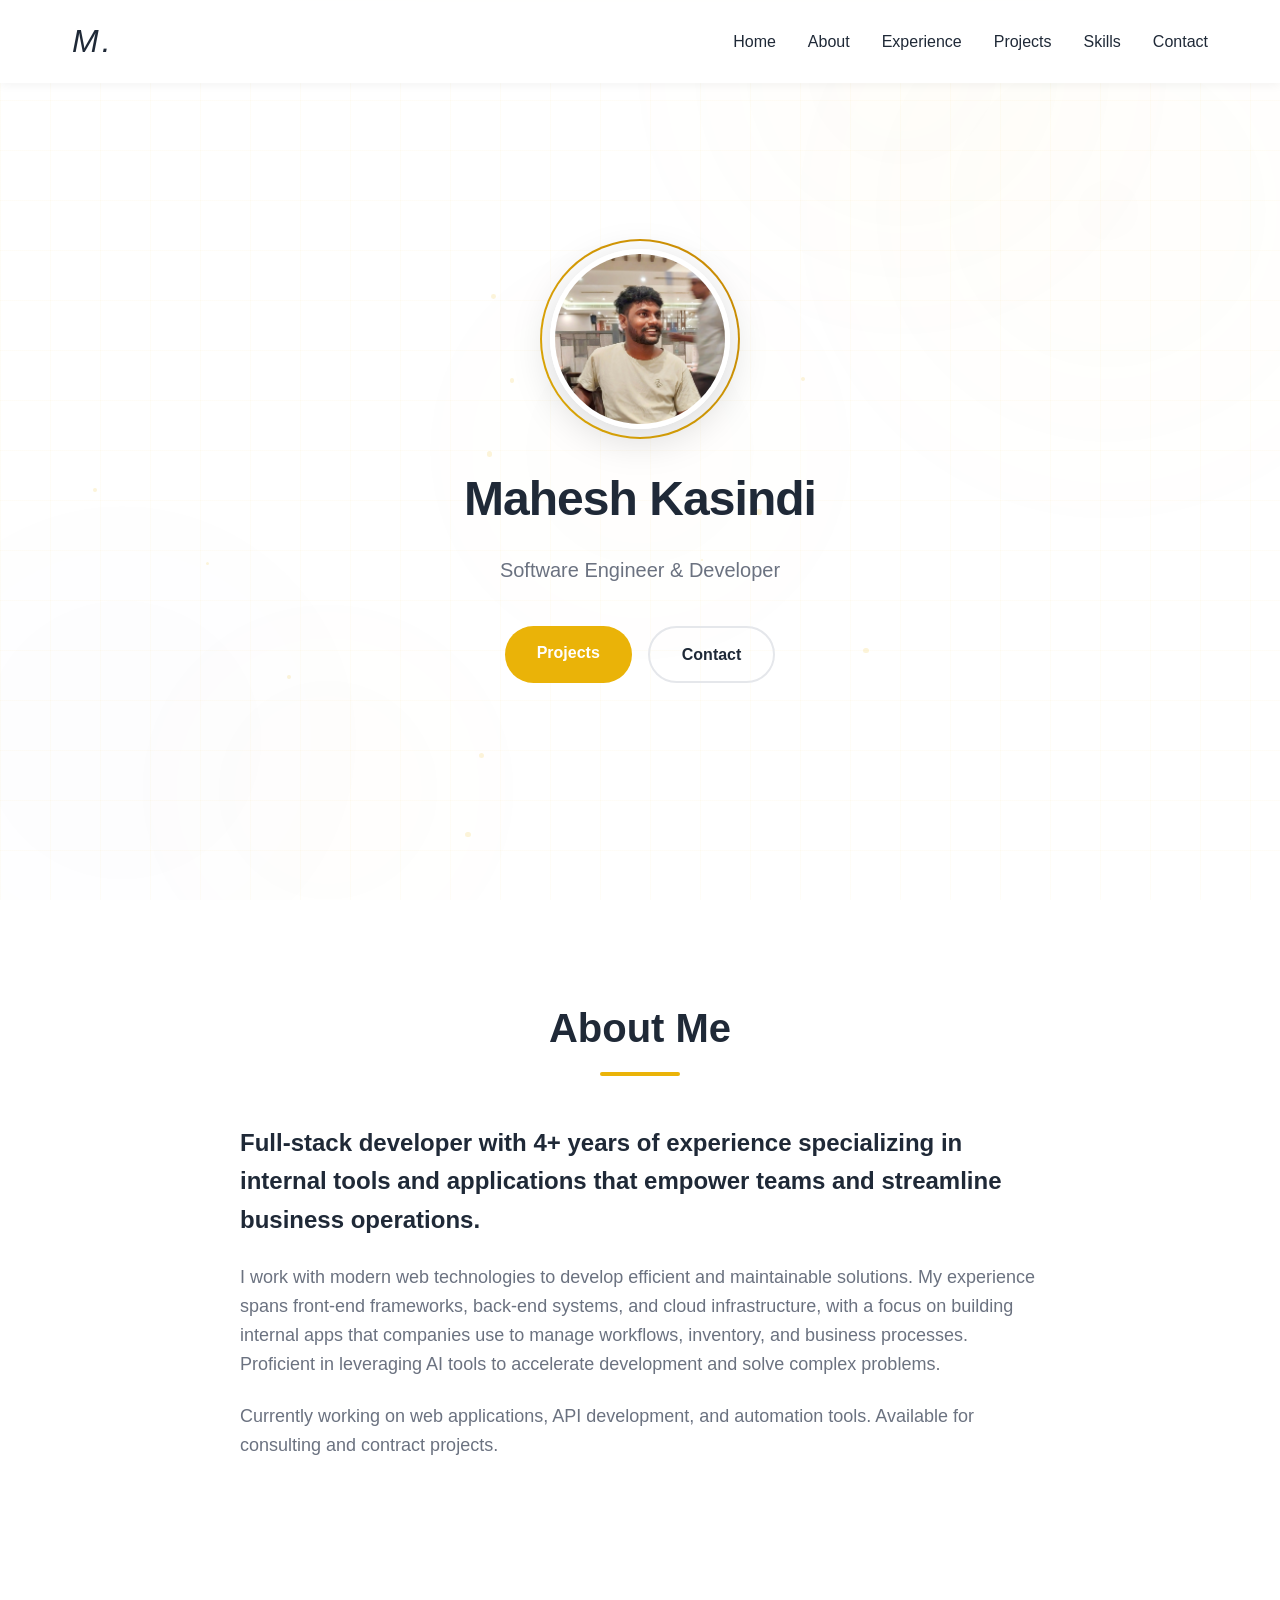
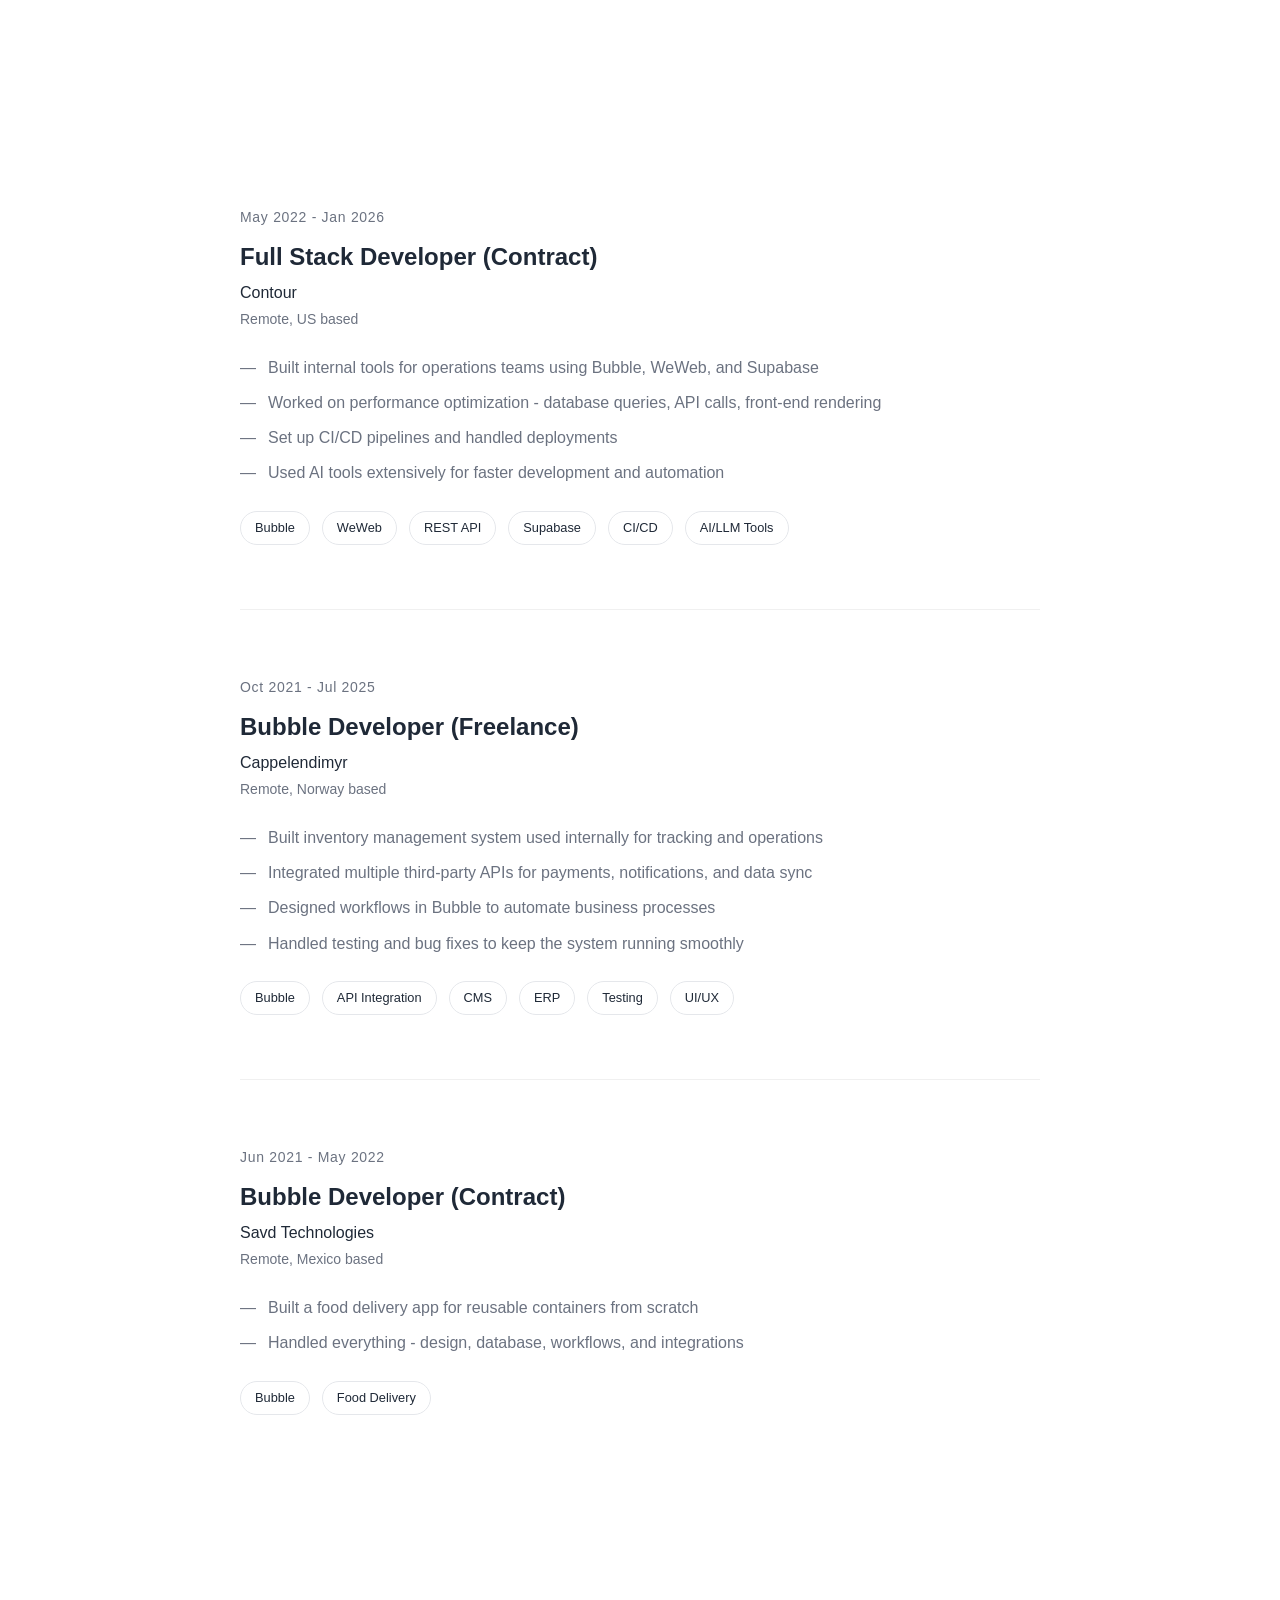
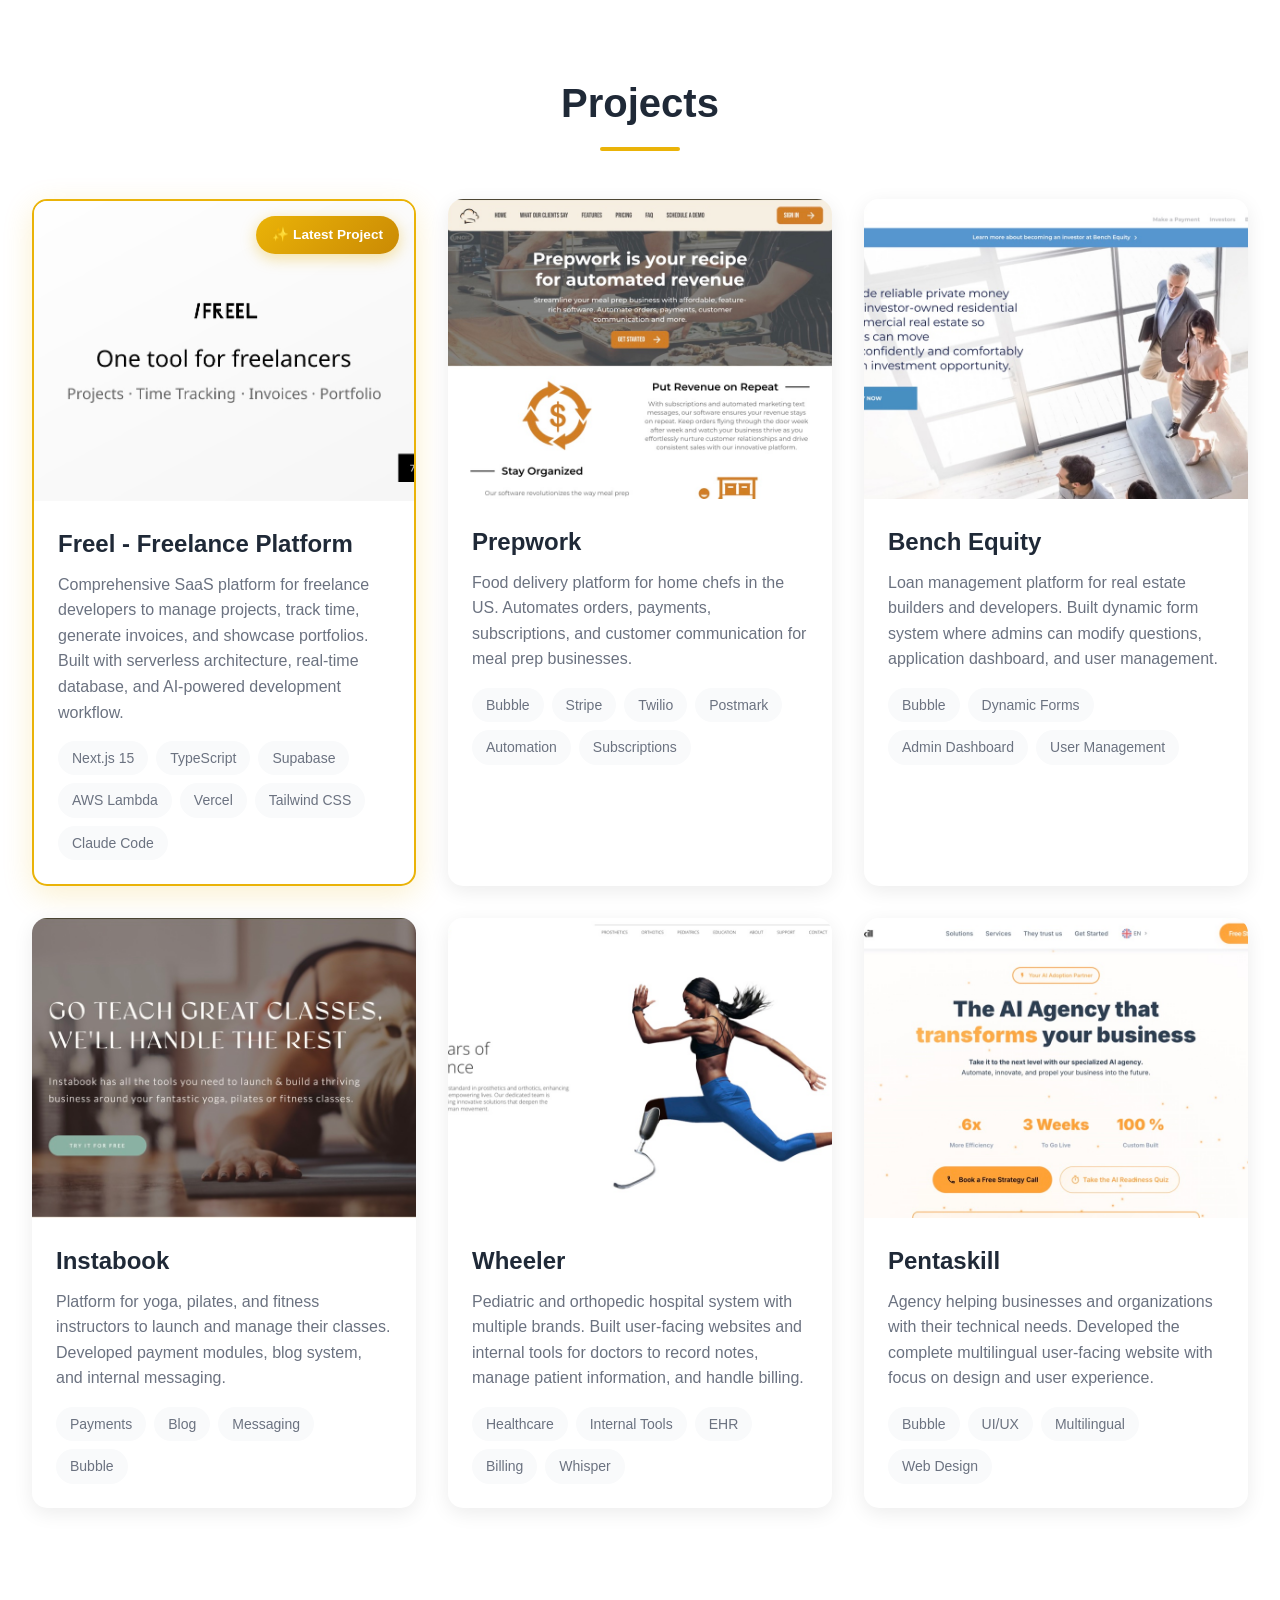
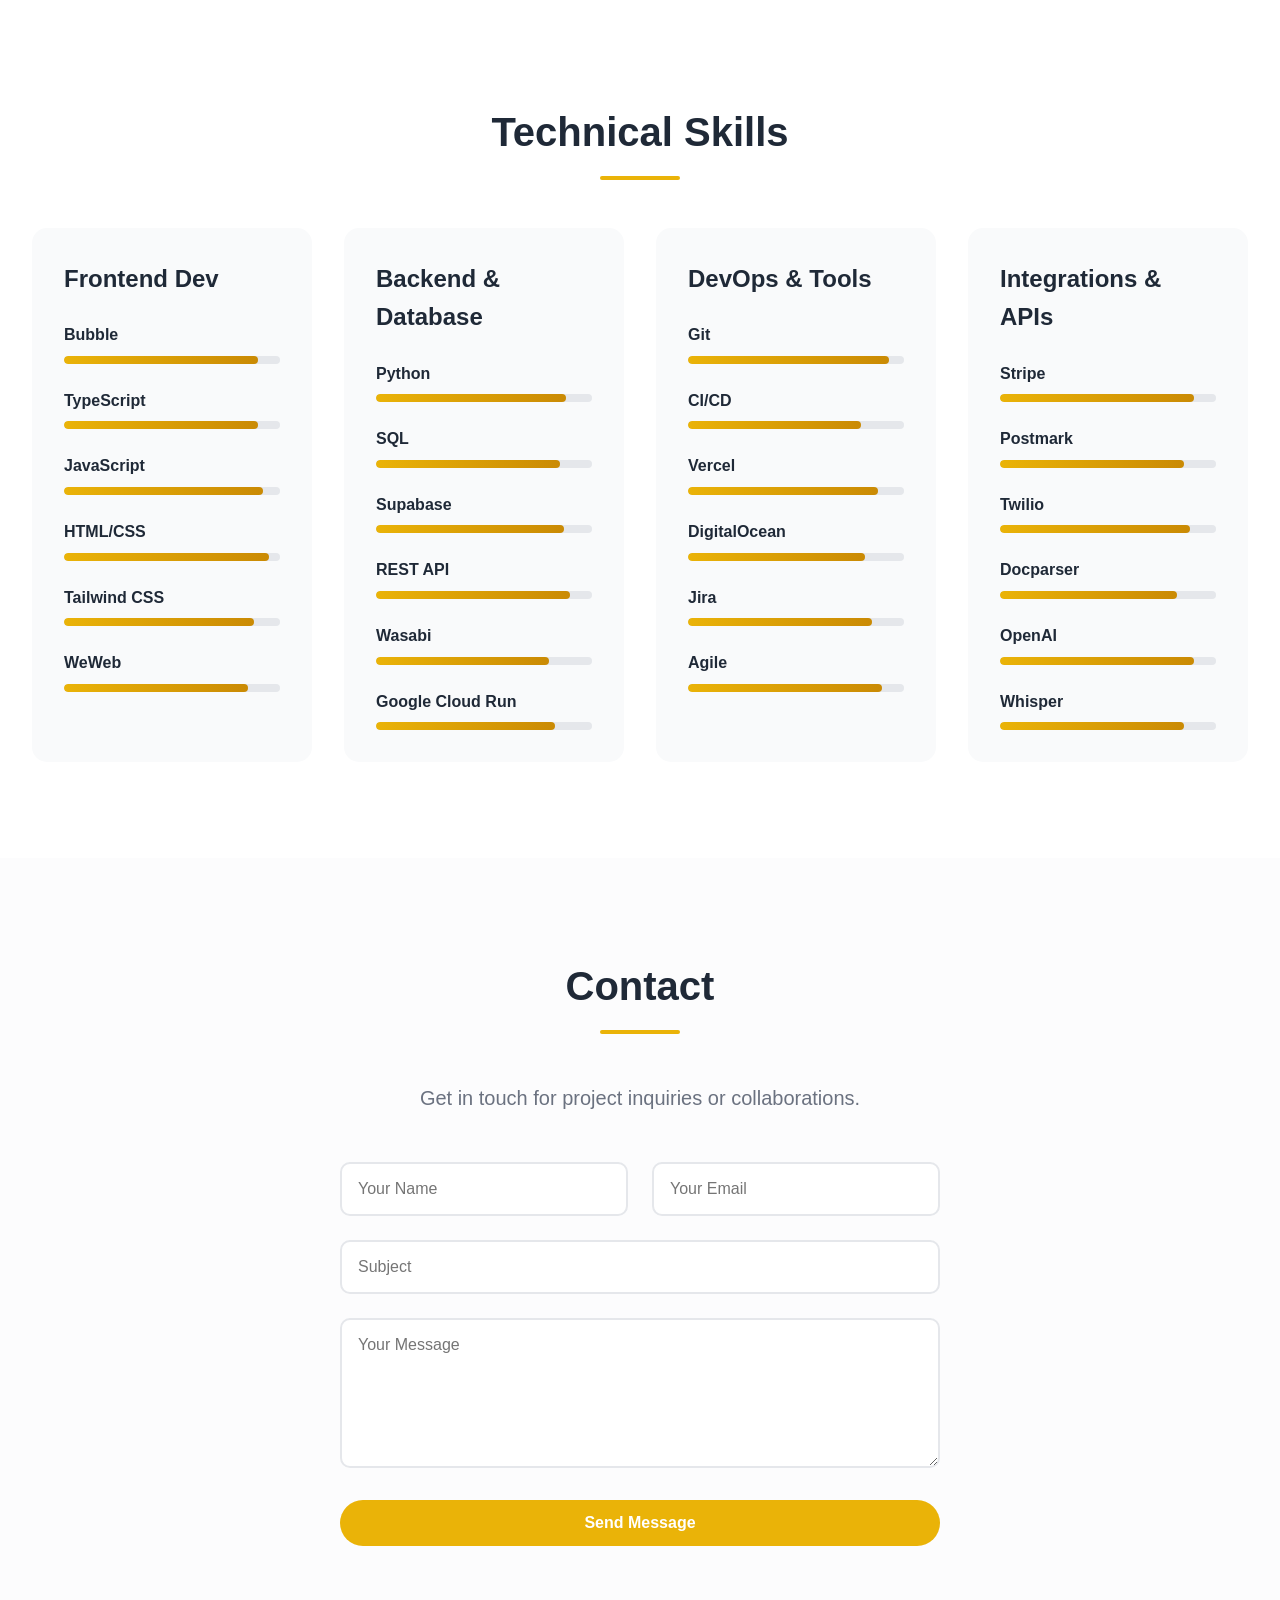
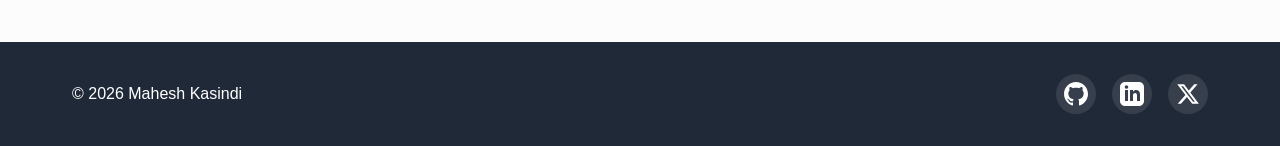
==== commit 5f19bc5e: "Remove Internal Applications project card - Portfolio now shows 5 focused projects - Removed interna" ====
--- a/index.html
+++ b/index.html
@@ -302,26 +302,6 @@
                             <span class="tag">UI/UX</span>
                             <span class="tag">Multilingual</span>
                             <span class="tag">Web Design</span>
-                        </div>
-                    </div>
-                </div>
-
-                <div class="project-card">
-                    <div class="project-image" style="background-image: url('internal-apps.svg'); background-size: cover; background-position: center;">
-                        <div class="project-overlay">
-                            <span class="project-link" style="cursor: default;">Multiple Projects</span>
-                        </div>
-                    </div>
-                    <div class="project-info">
-                        <h3 class="project-title">Internal Applications</h3>
-                        <p class="project-description">
-                            Built custom internal tools for companies across real estate, finance, healthcare, and food industries. Systems include CRM, ERP, inventory management, and team coordination platforms.
-                        </p>
-                        <div class="project-tags">
-                            <span class="tag">CRM</span>
-                            <span class="tag">ERP</span>
-                            <span class="tag">Inventory</span>
-                            <span class="tag">Team Management</span>
                         </div>
                     </div>
                 </div>
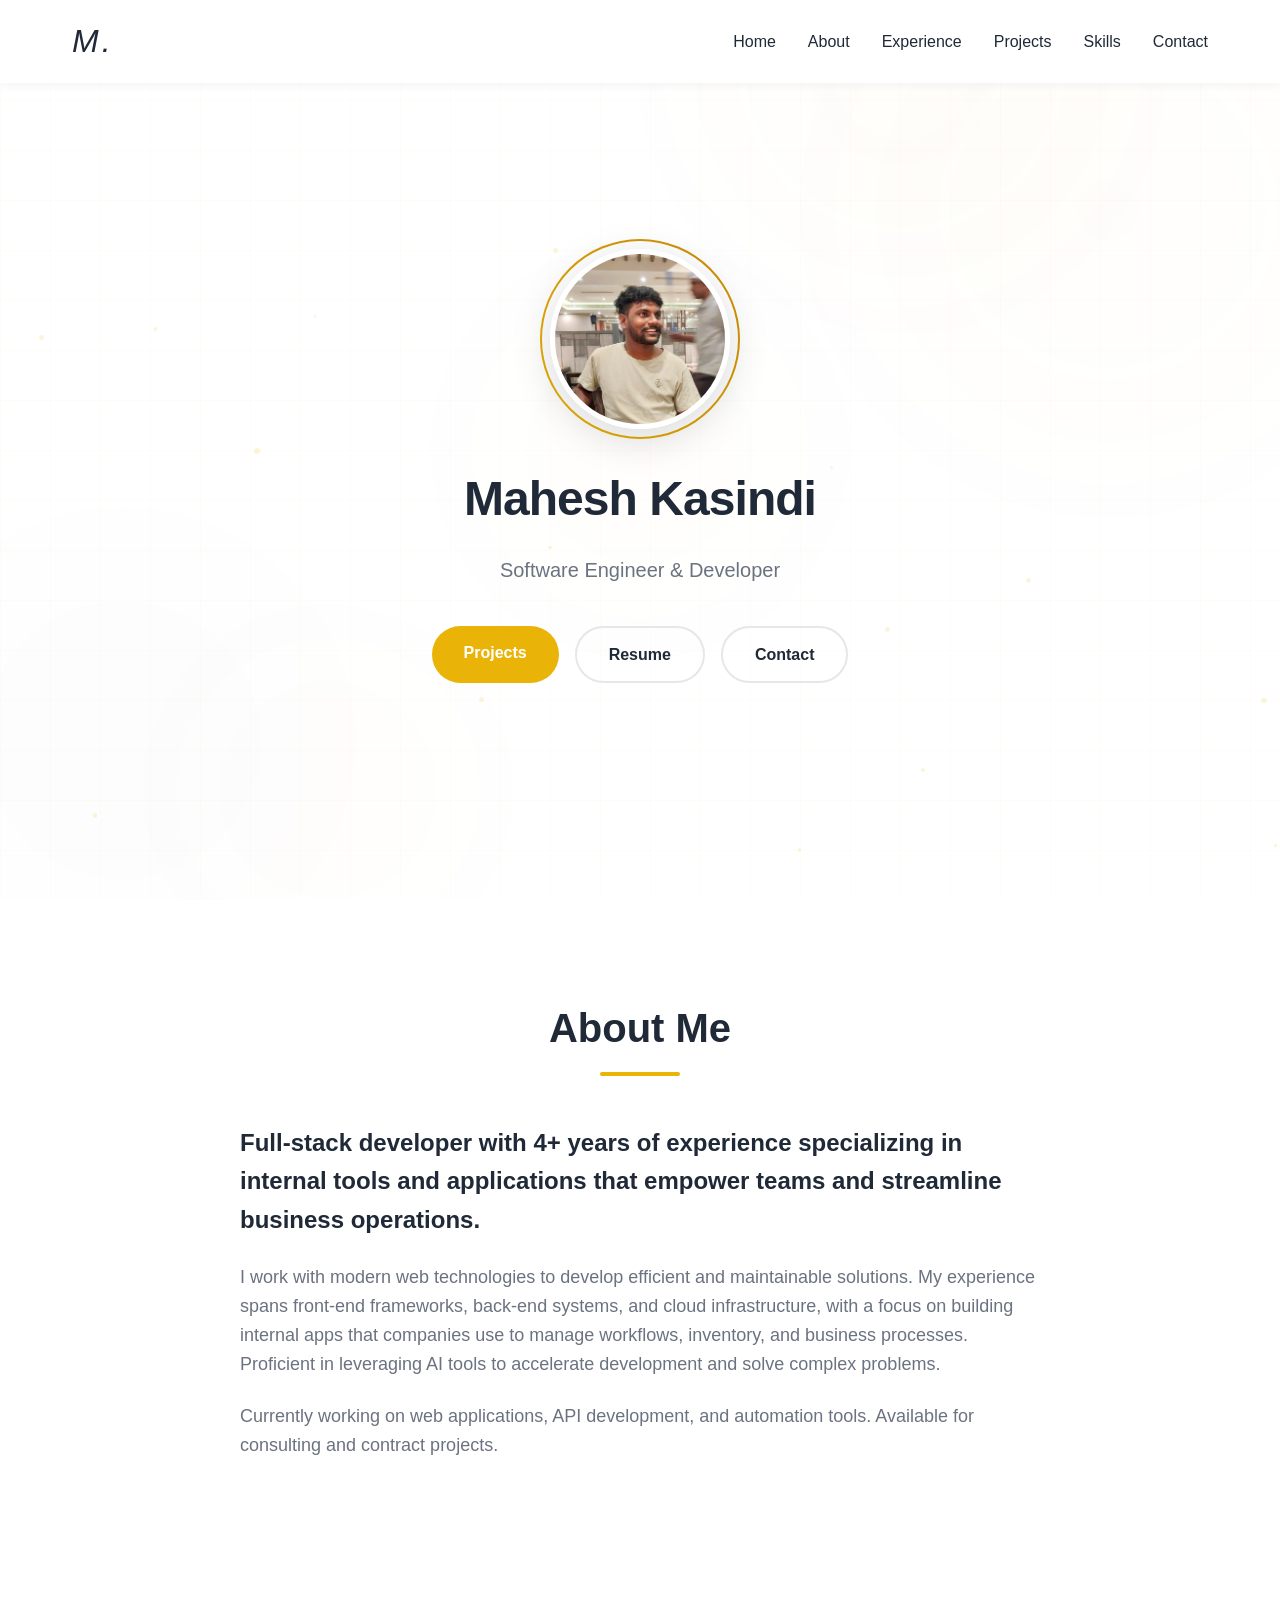
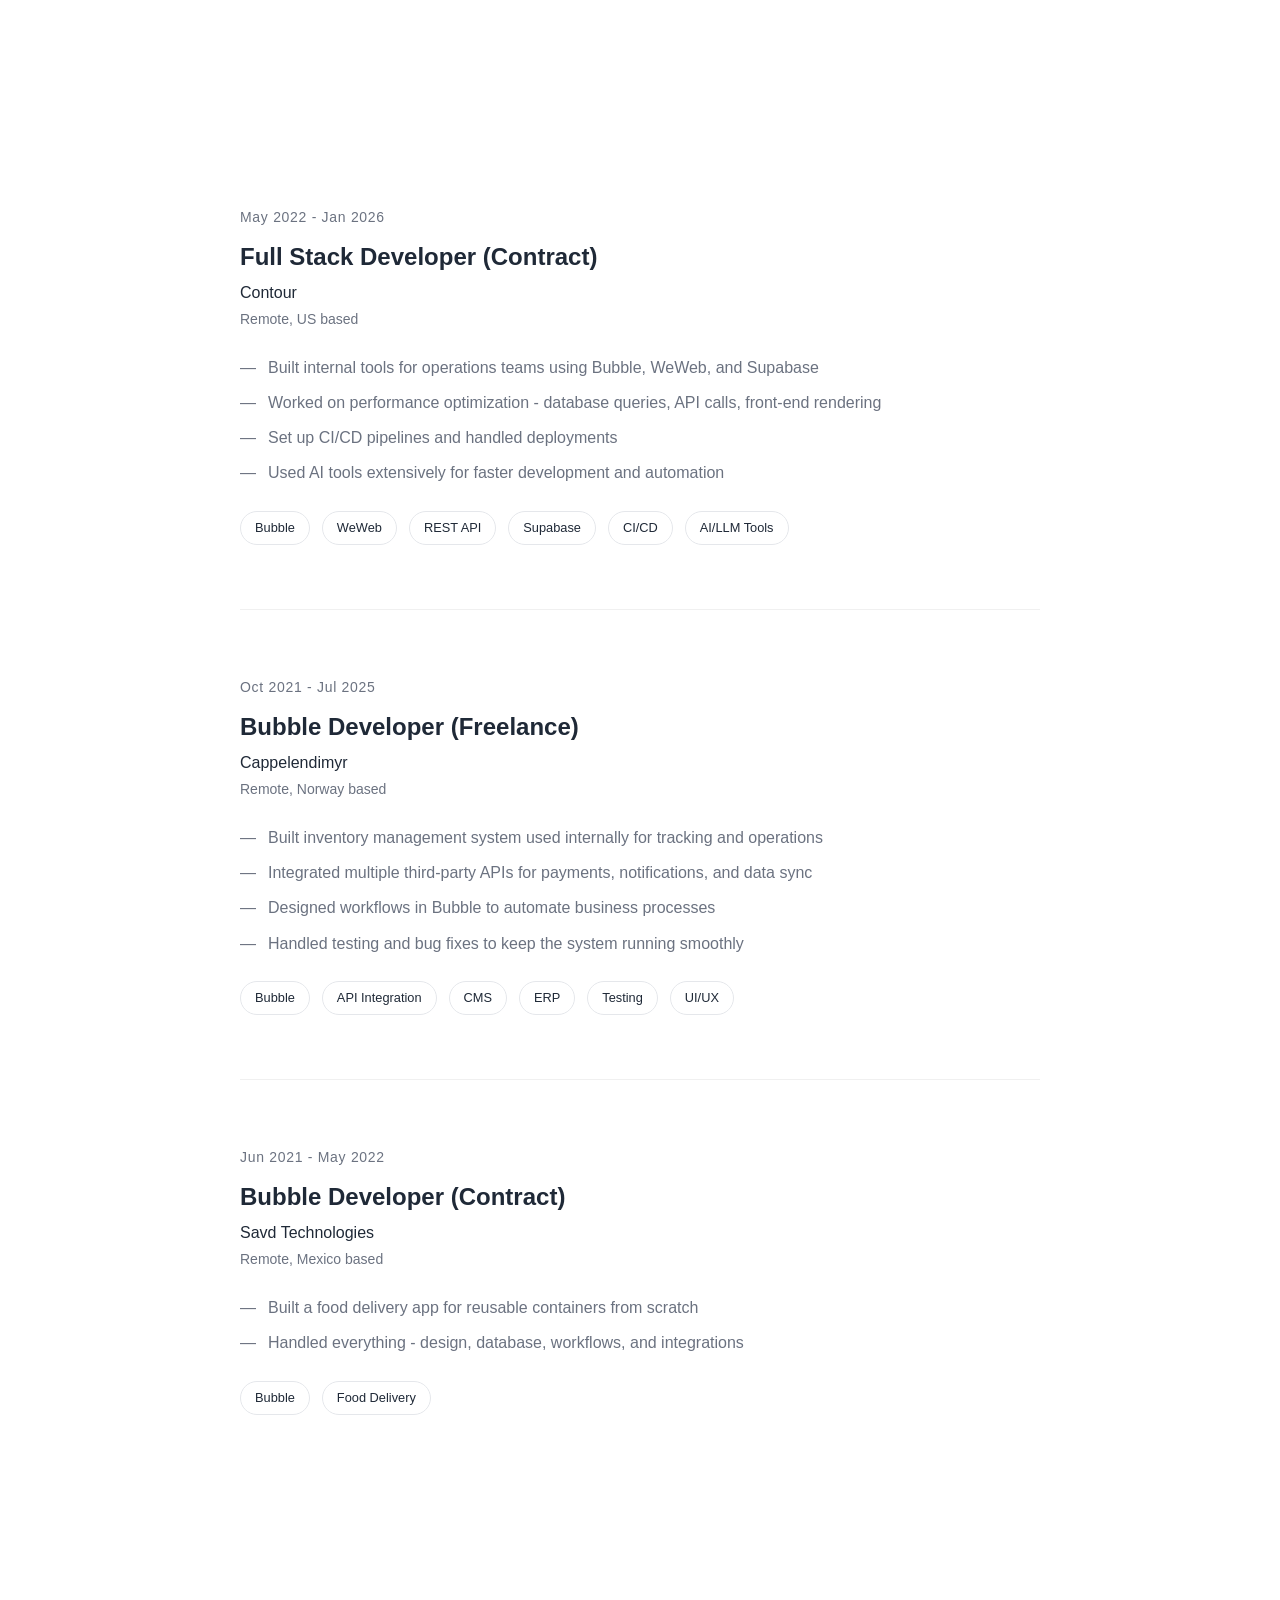
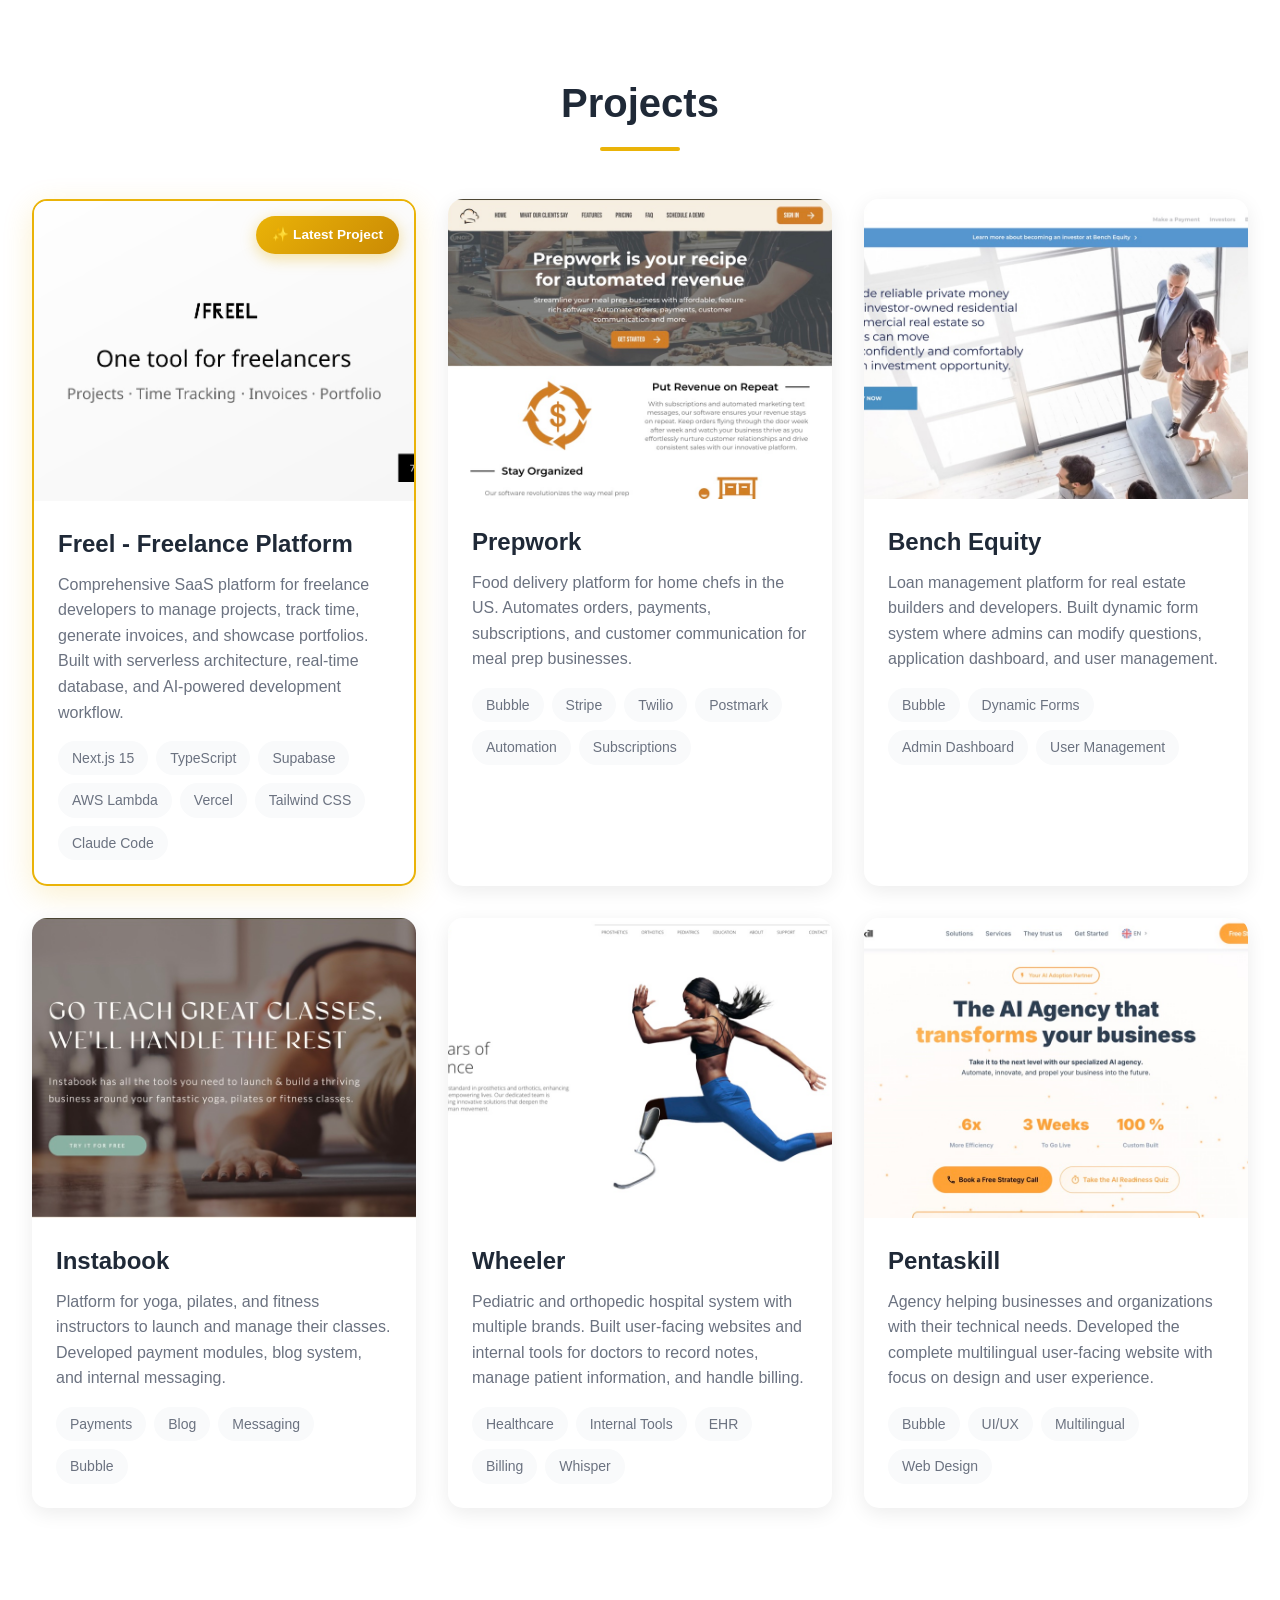
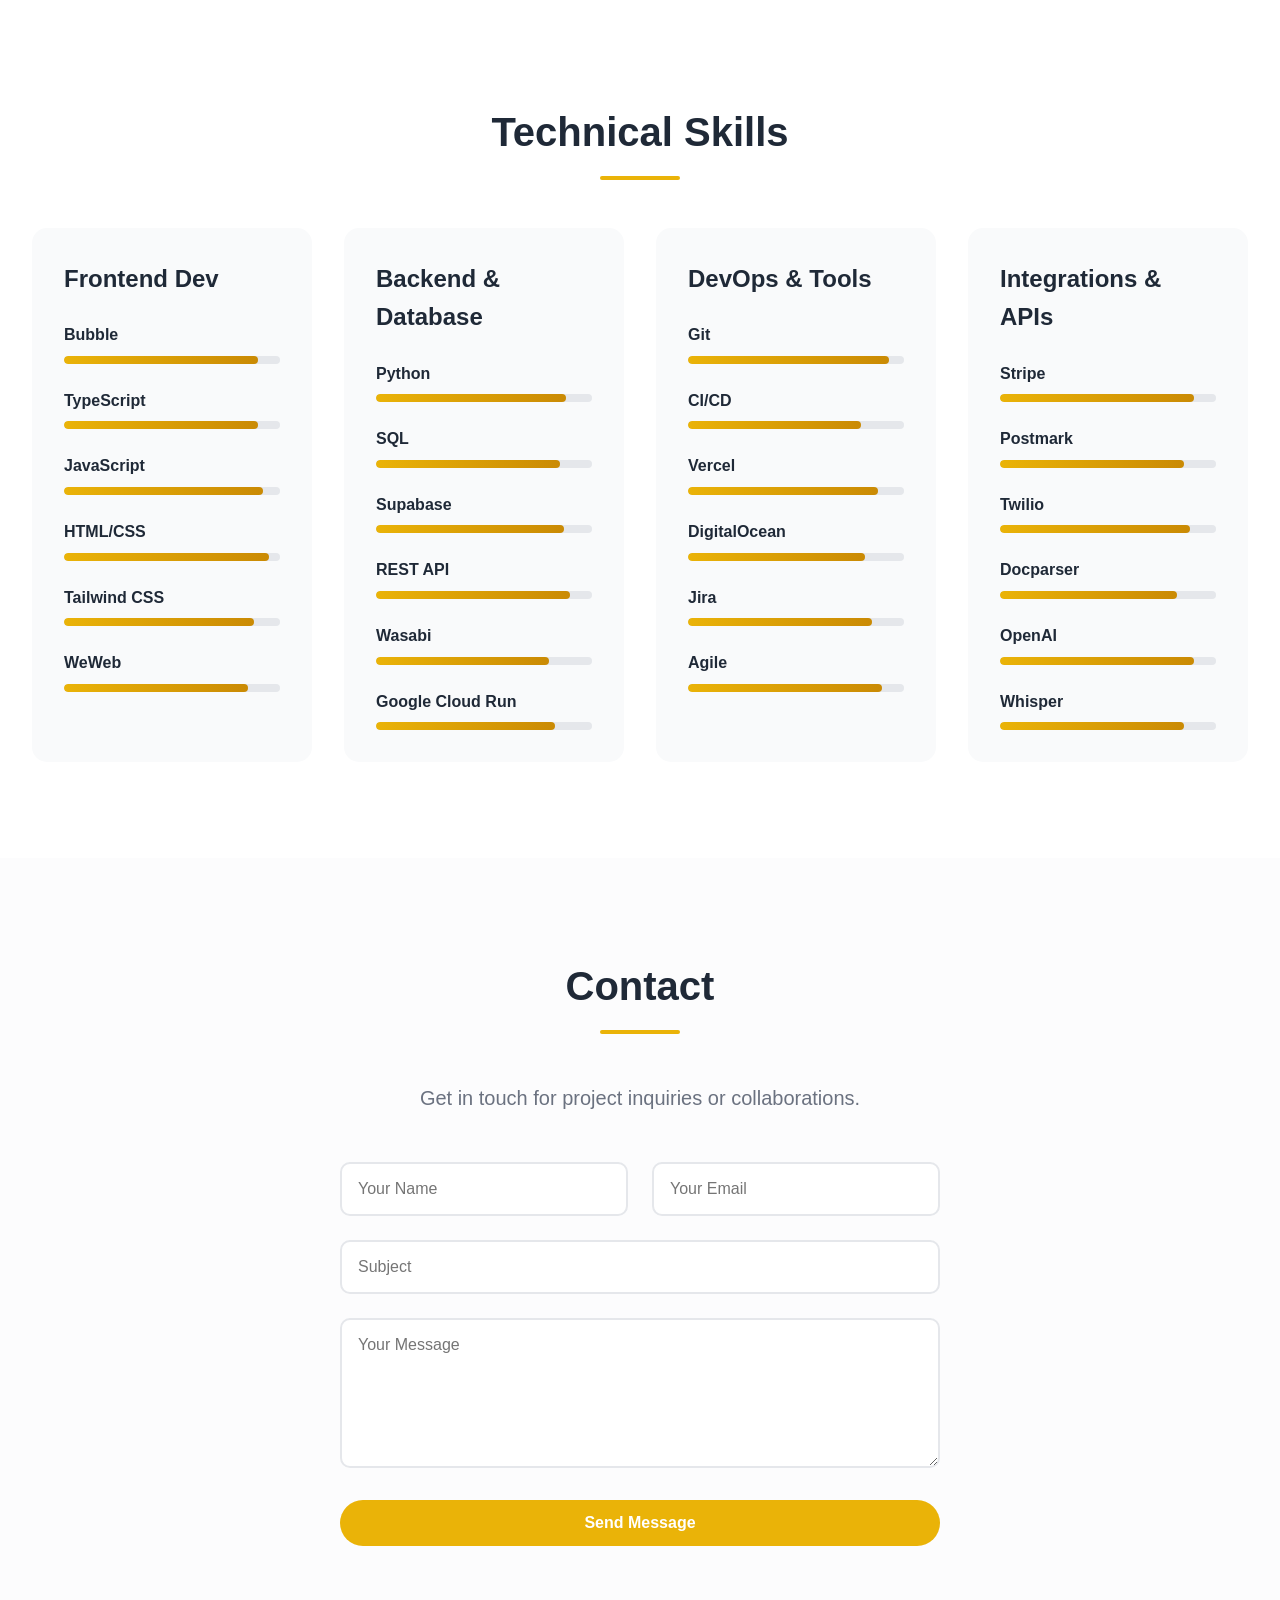
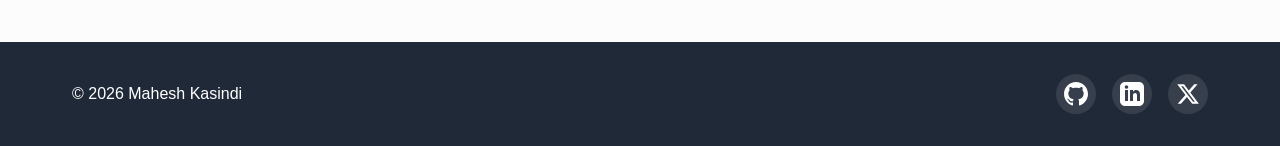
==== commit 202fedb1: "Add resume PDF and link to hero section Added downloadable resume to portfolio and added Resume butt" ====
--- a/index.html
+++ b/index.html
@@ -65,6 +65,7 @@
                 <p class="hero-subtitle">Software Engineer & Developer</p>
                 <div class="hero-buttons">
                     <a href="#projects" class="btn btn-primary">Projects</a>
+                    <a href="resume.pdf" class="btn btn-secondary" target="_blank" download>Resume</a>
                     <a href="#contact" class="btn btn-secondary">Contact</a>
                 </div>
             </div>
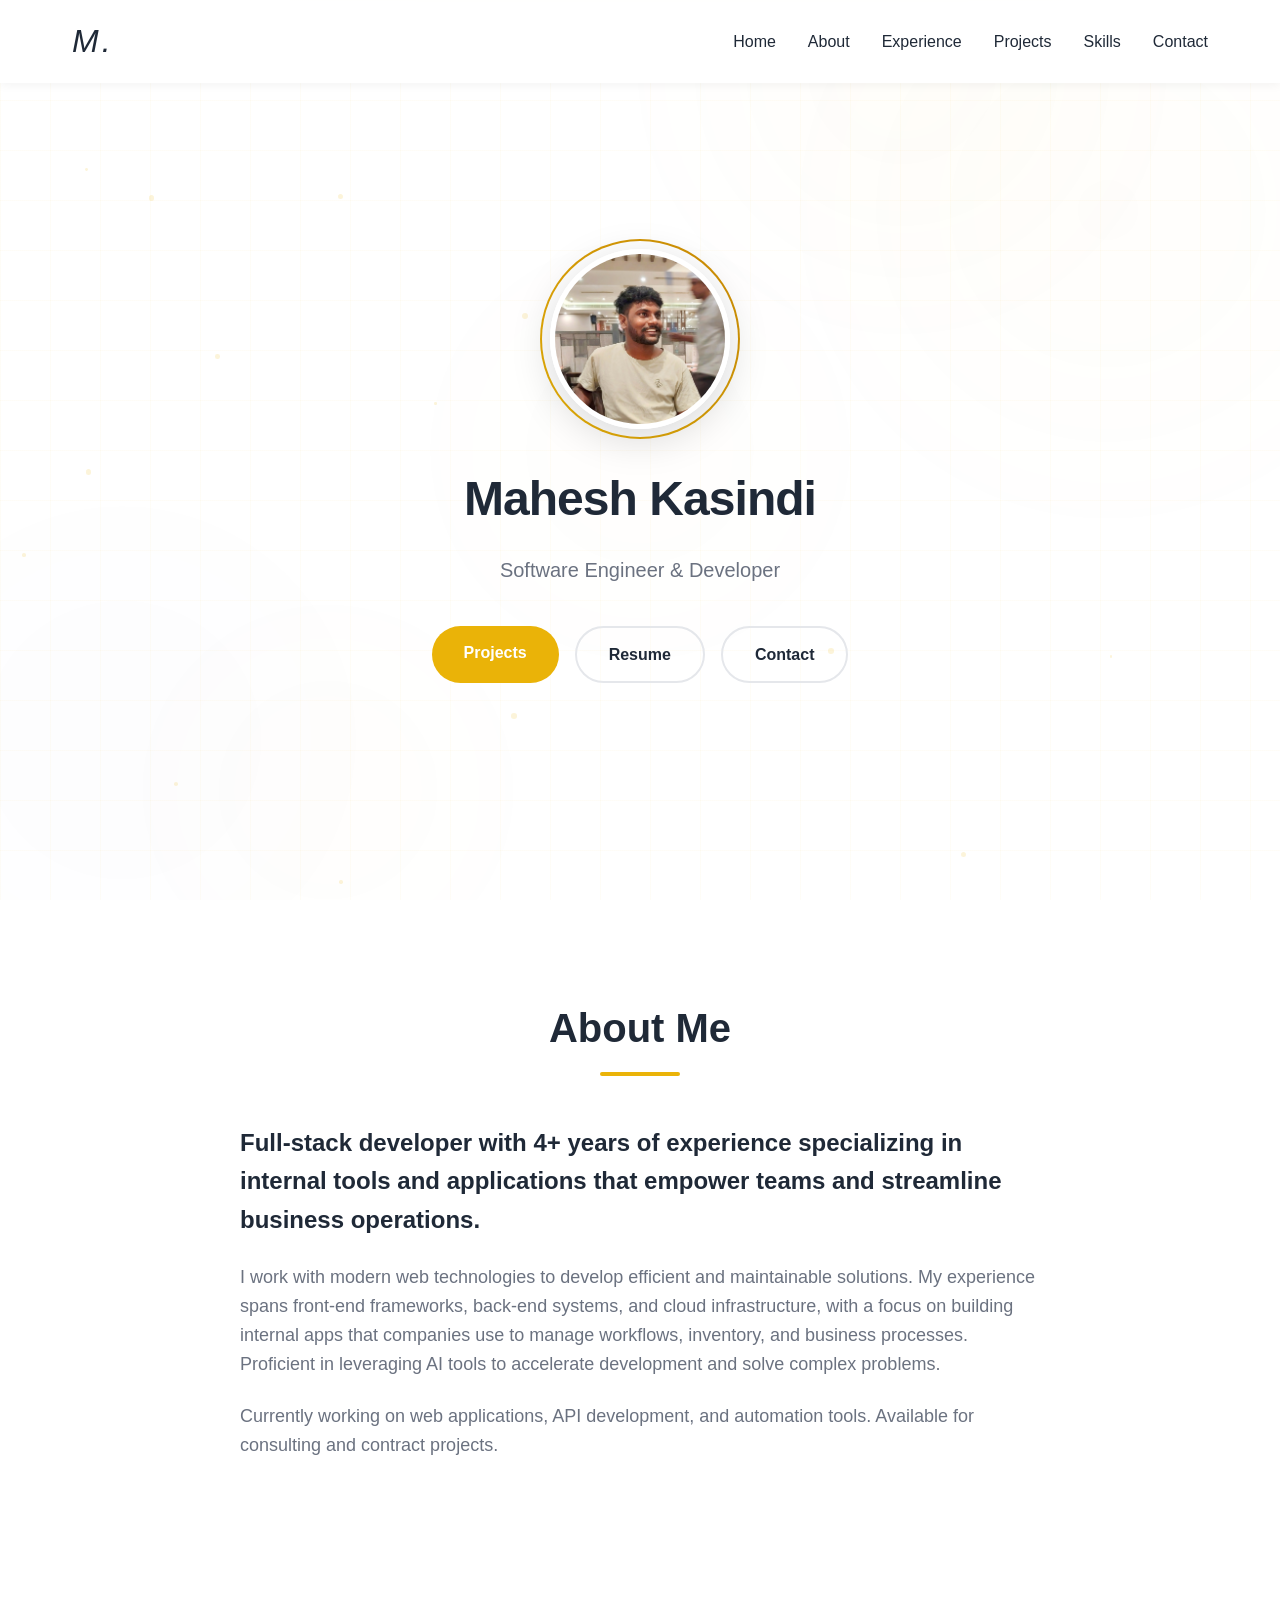
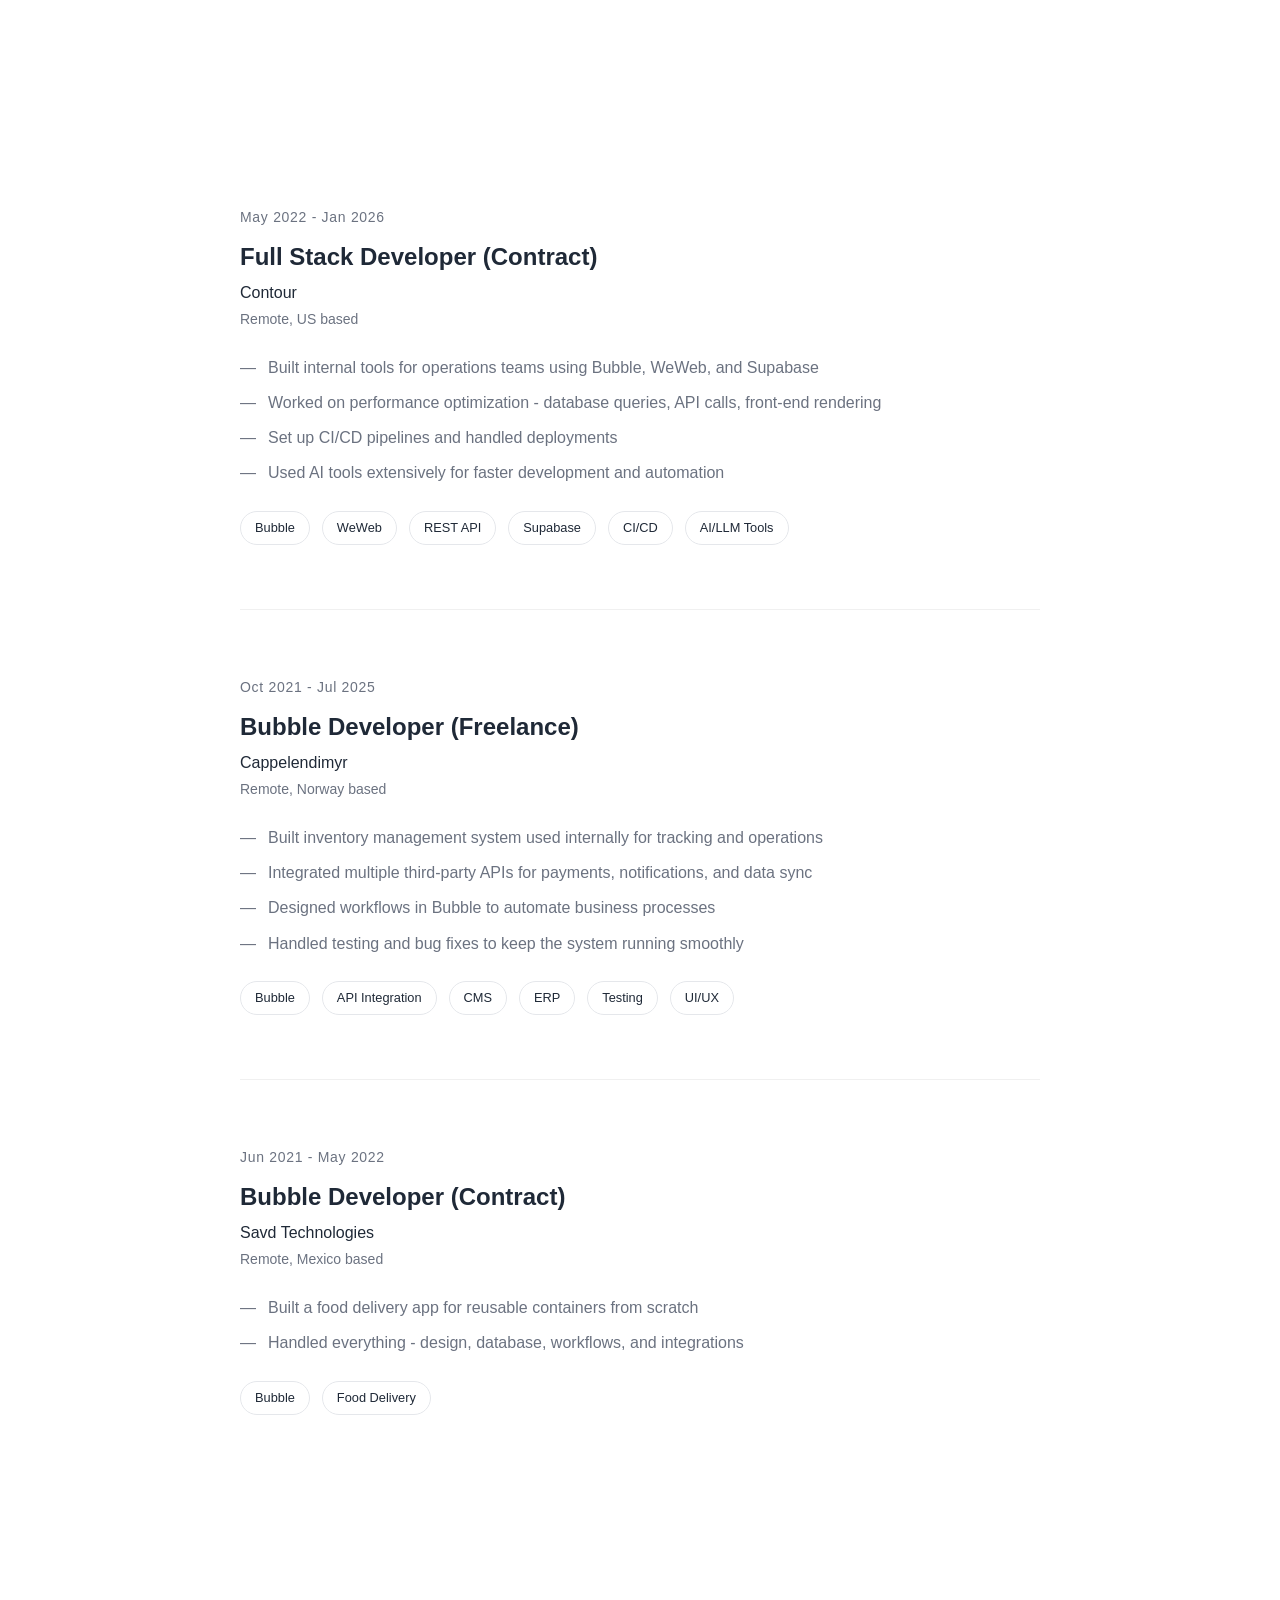
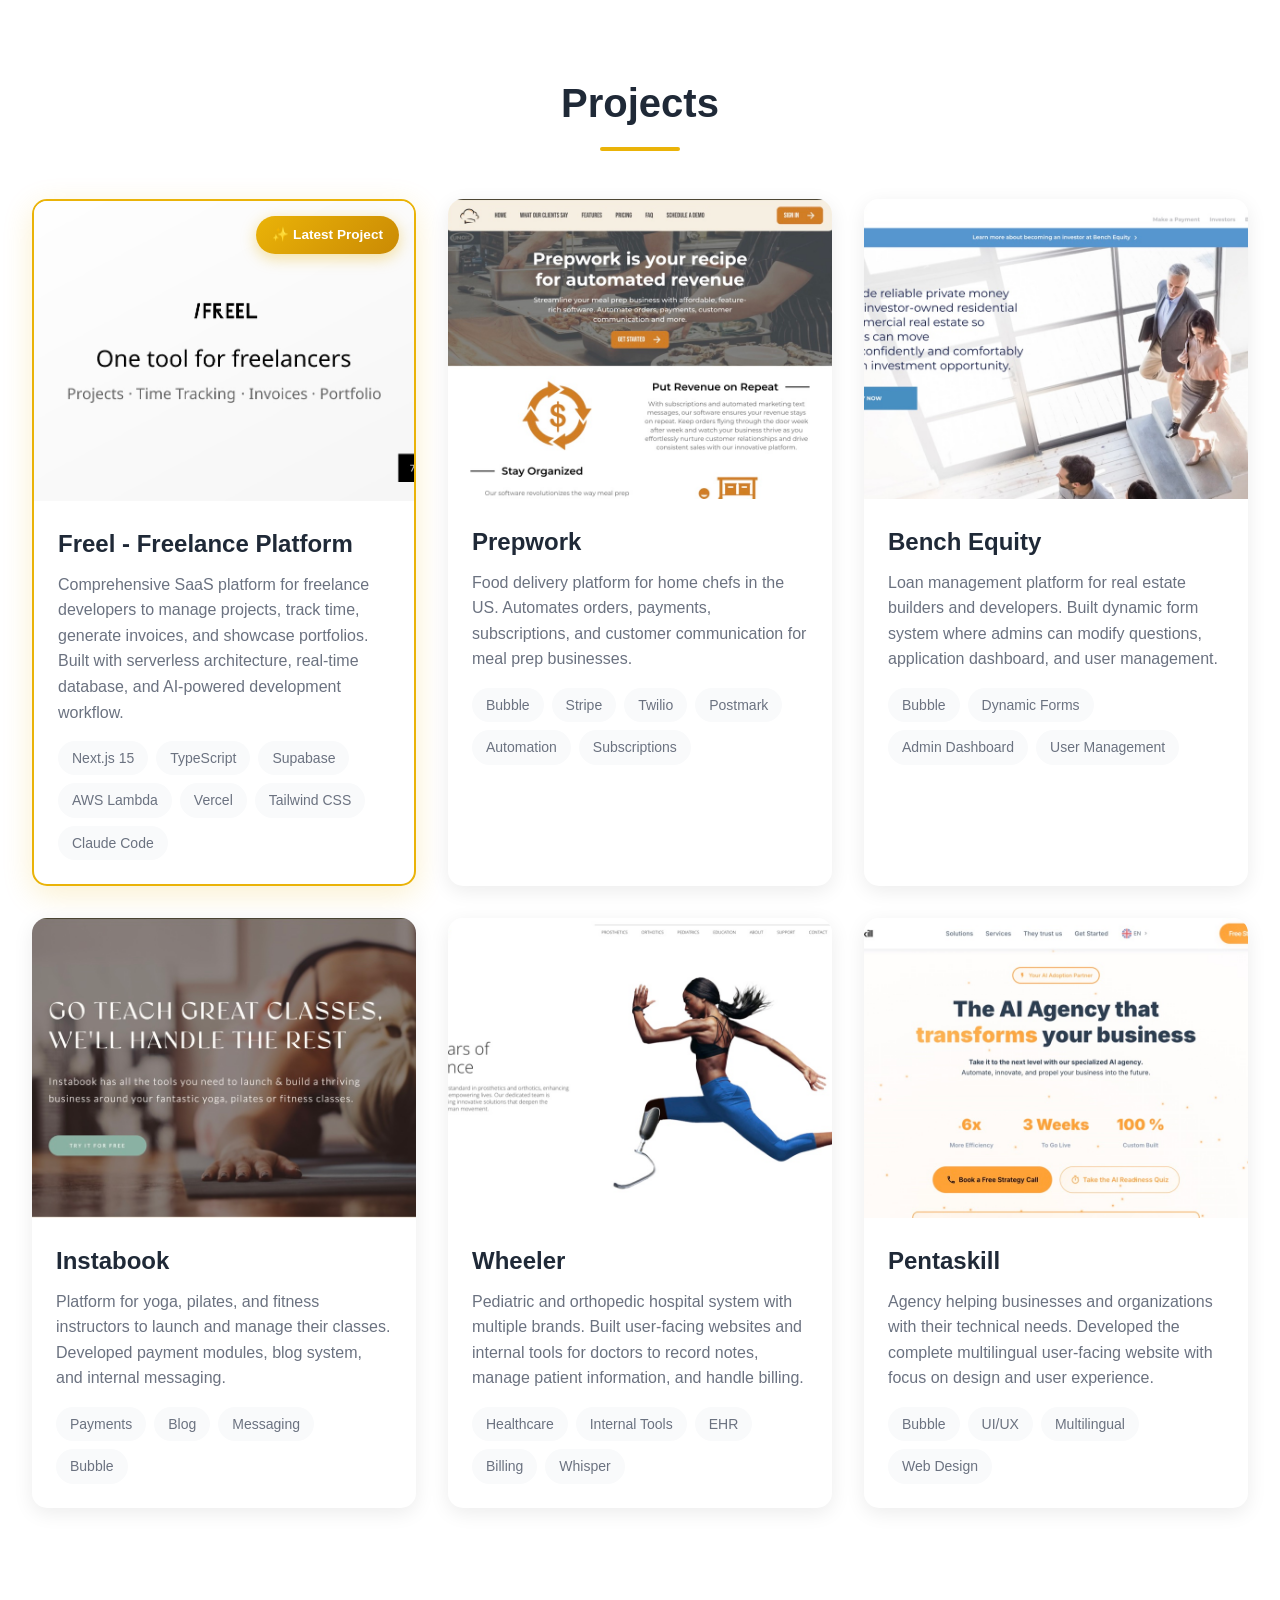
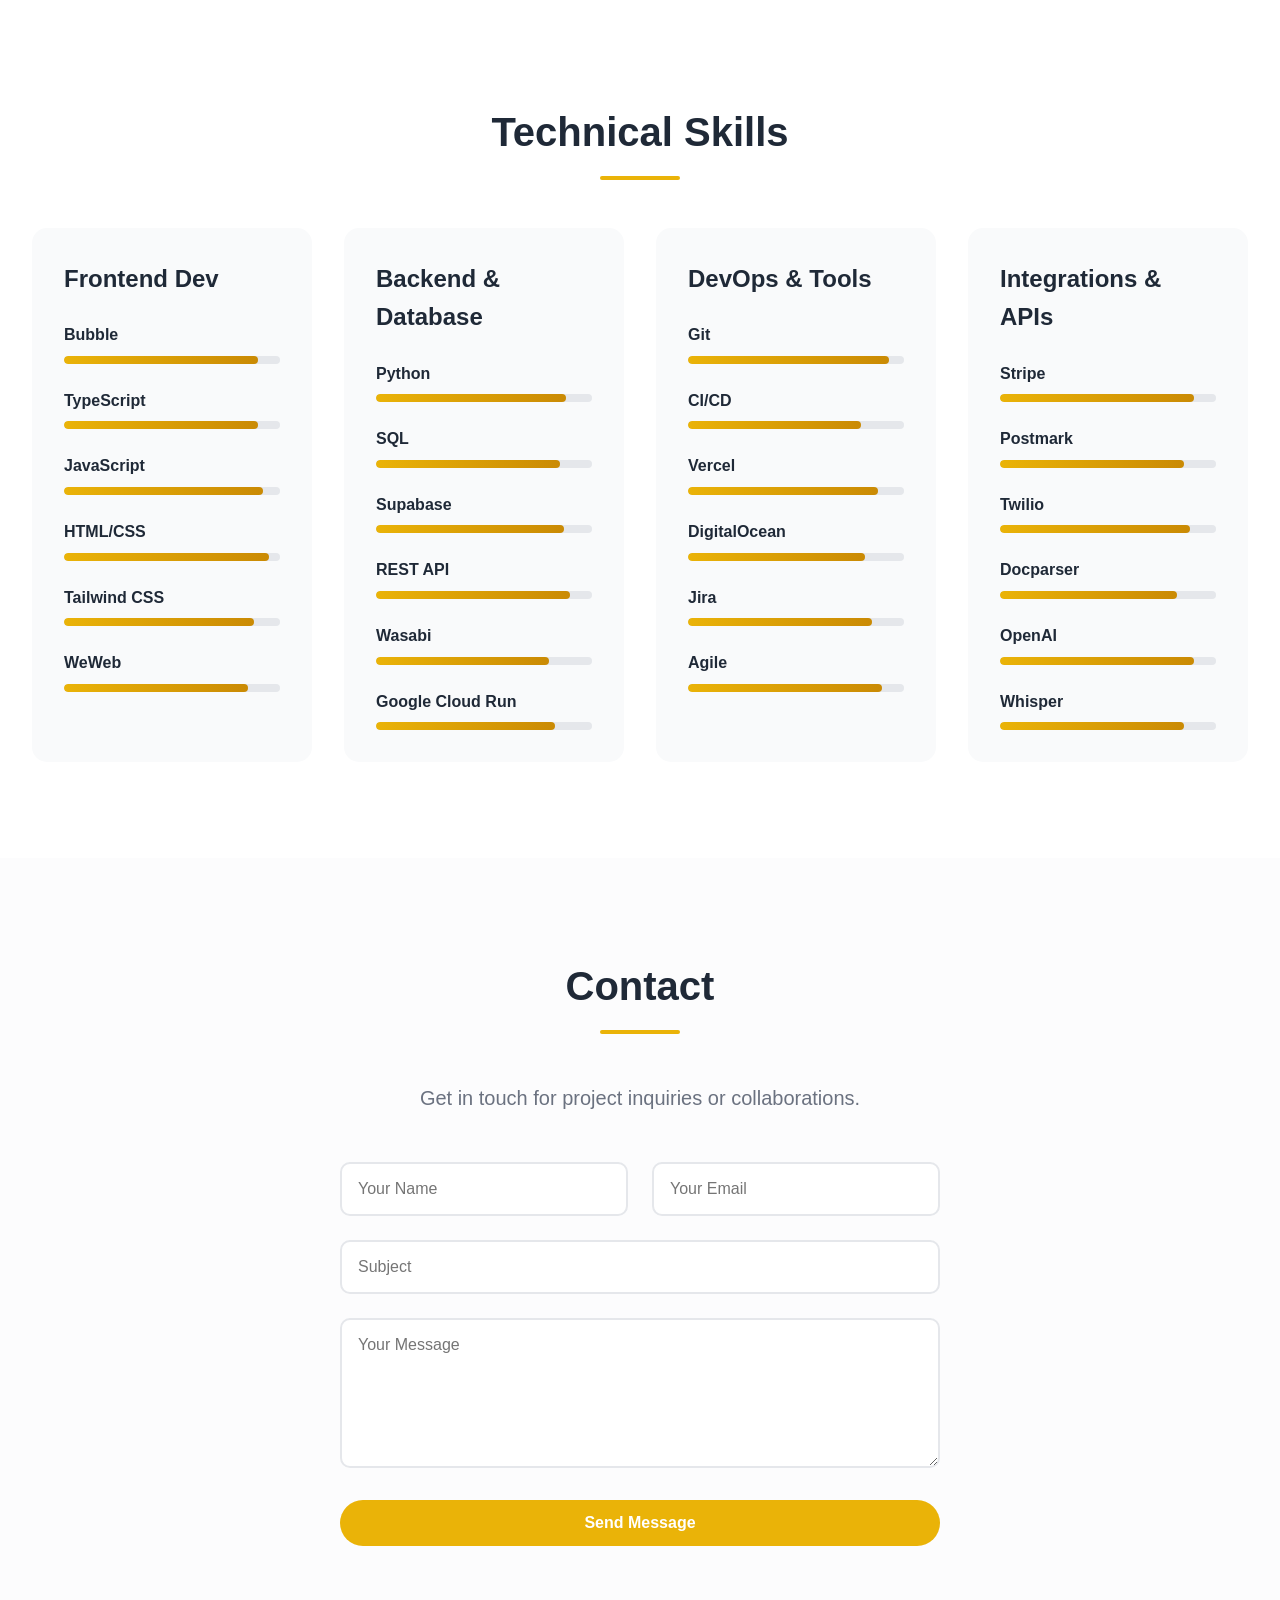
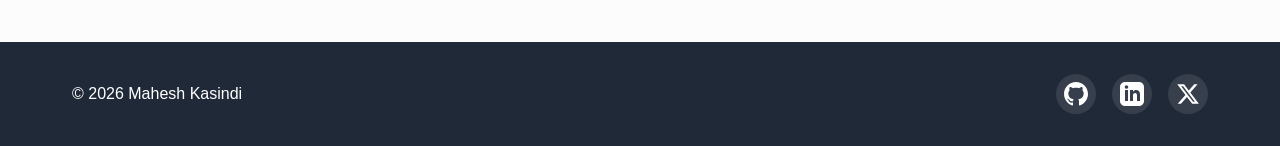
==== commit 539d021b: "Update resume button to open in new tab instead of downloading Co-Authored-By: Claude Sonnet 4.5 <no" ====
--- a/index.html
+++ b/index.html
@@ -65,7 +65,7 @@
                 <p class="hero-subtitle">Software Engineer & Developer</p>
                 <div class="hero-buttons">
                     <a href="#projects" class="btn btn-primary">Projects</a>
-                    <a href="resume.pdf" class="btn btn-secondary" target="_blank" download>Resume</a>
+                    <a href="resume.pdf" class="btn btn-secondary" target="_blank">Resume</a>
                     <a href="#contact" class="btn btn-secondary">Contact</a>
                 </div>
             </div>
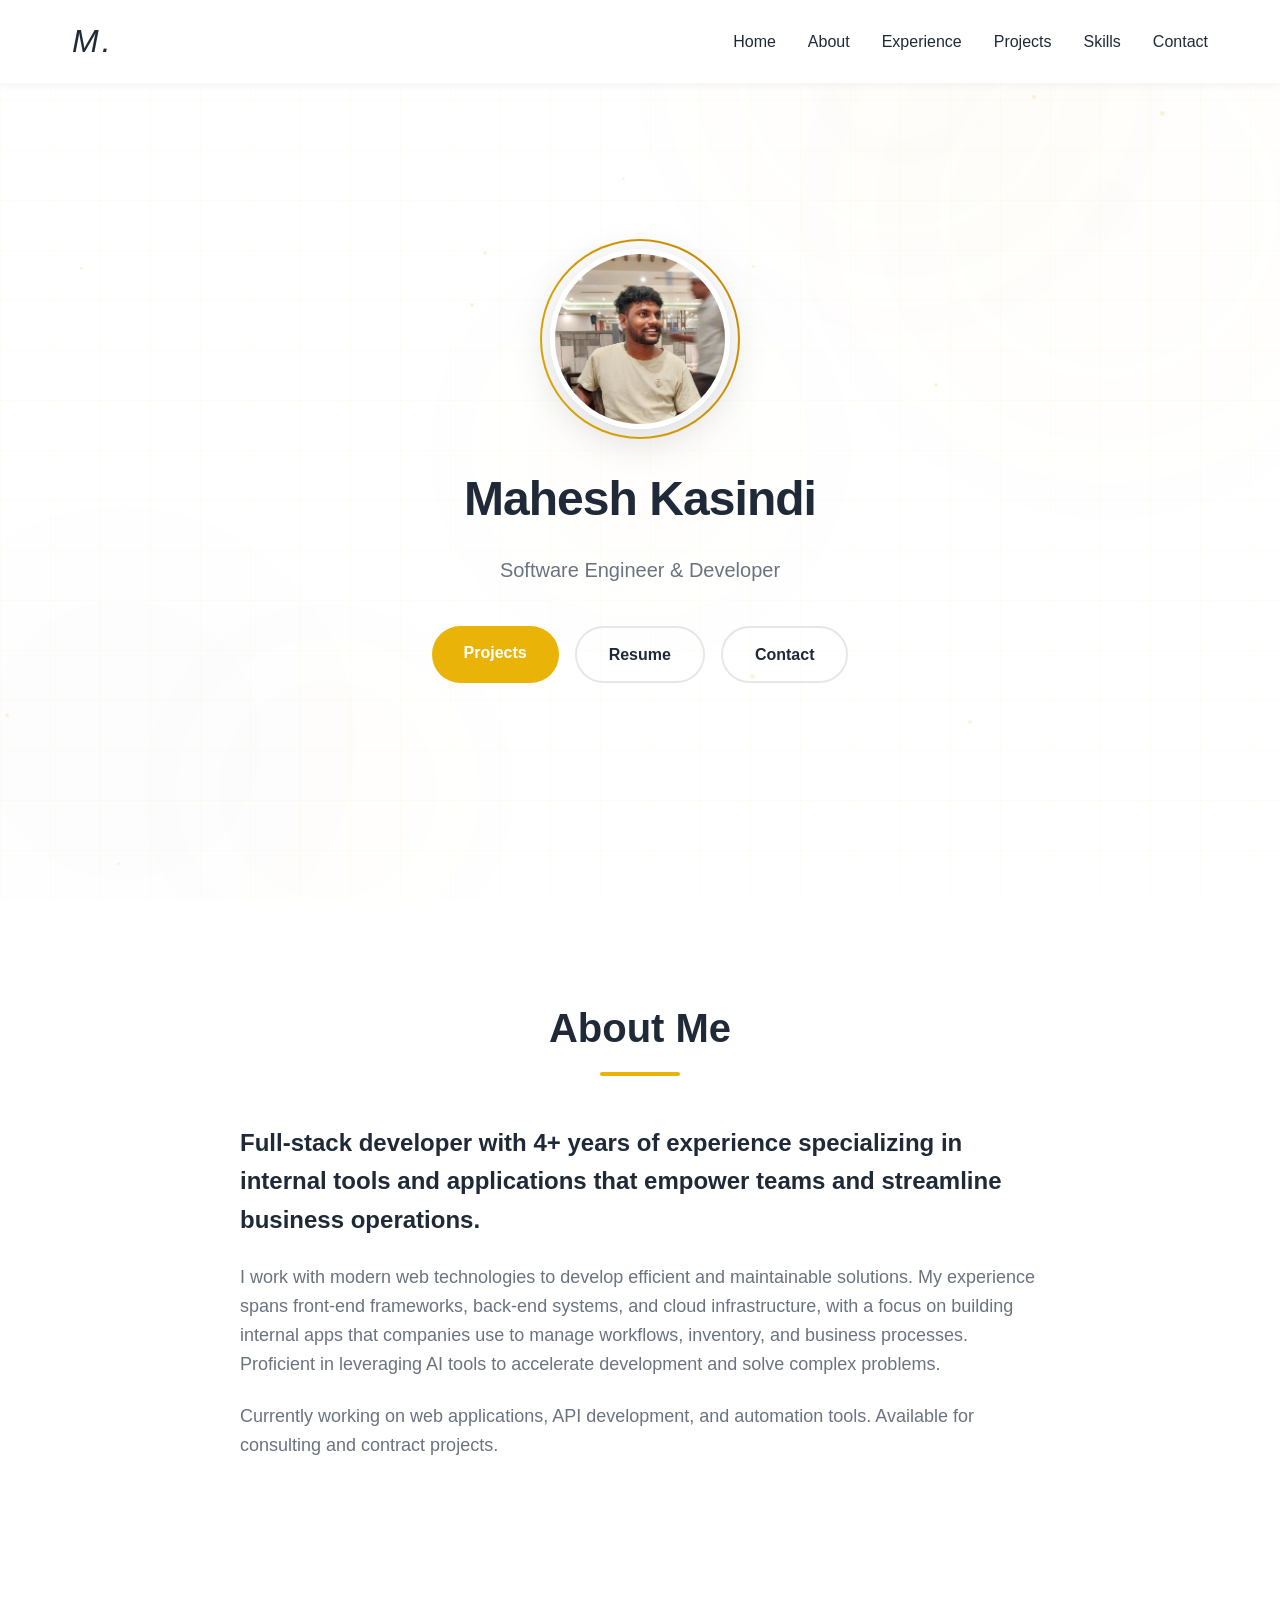
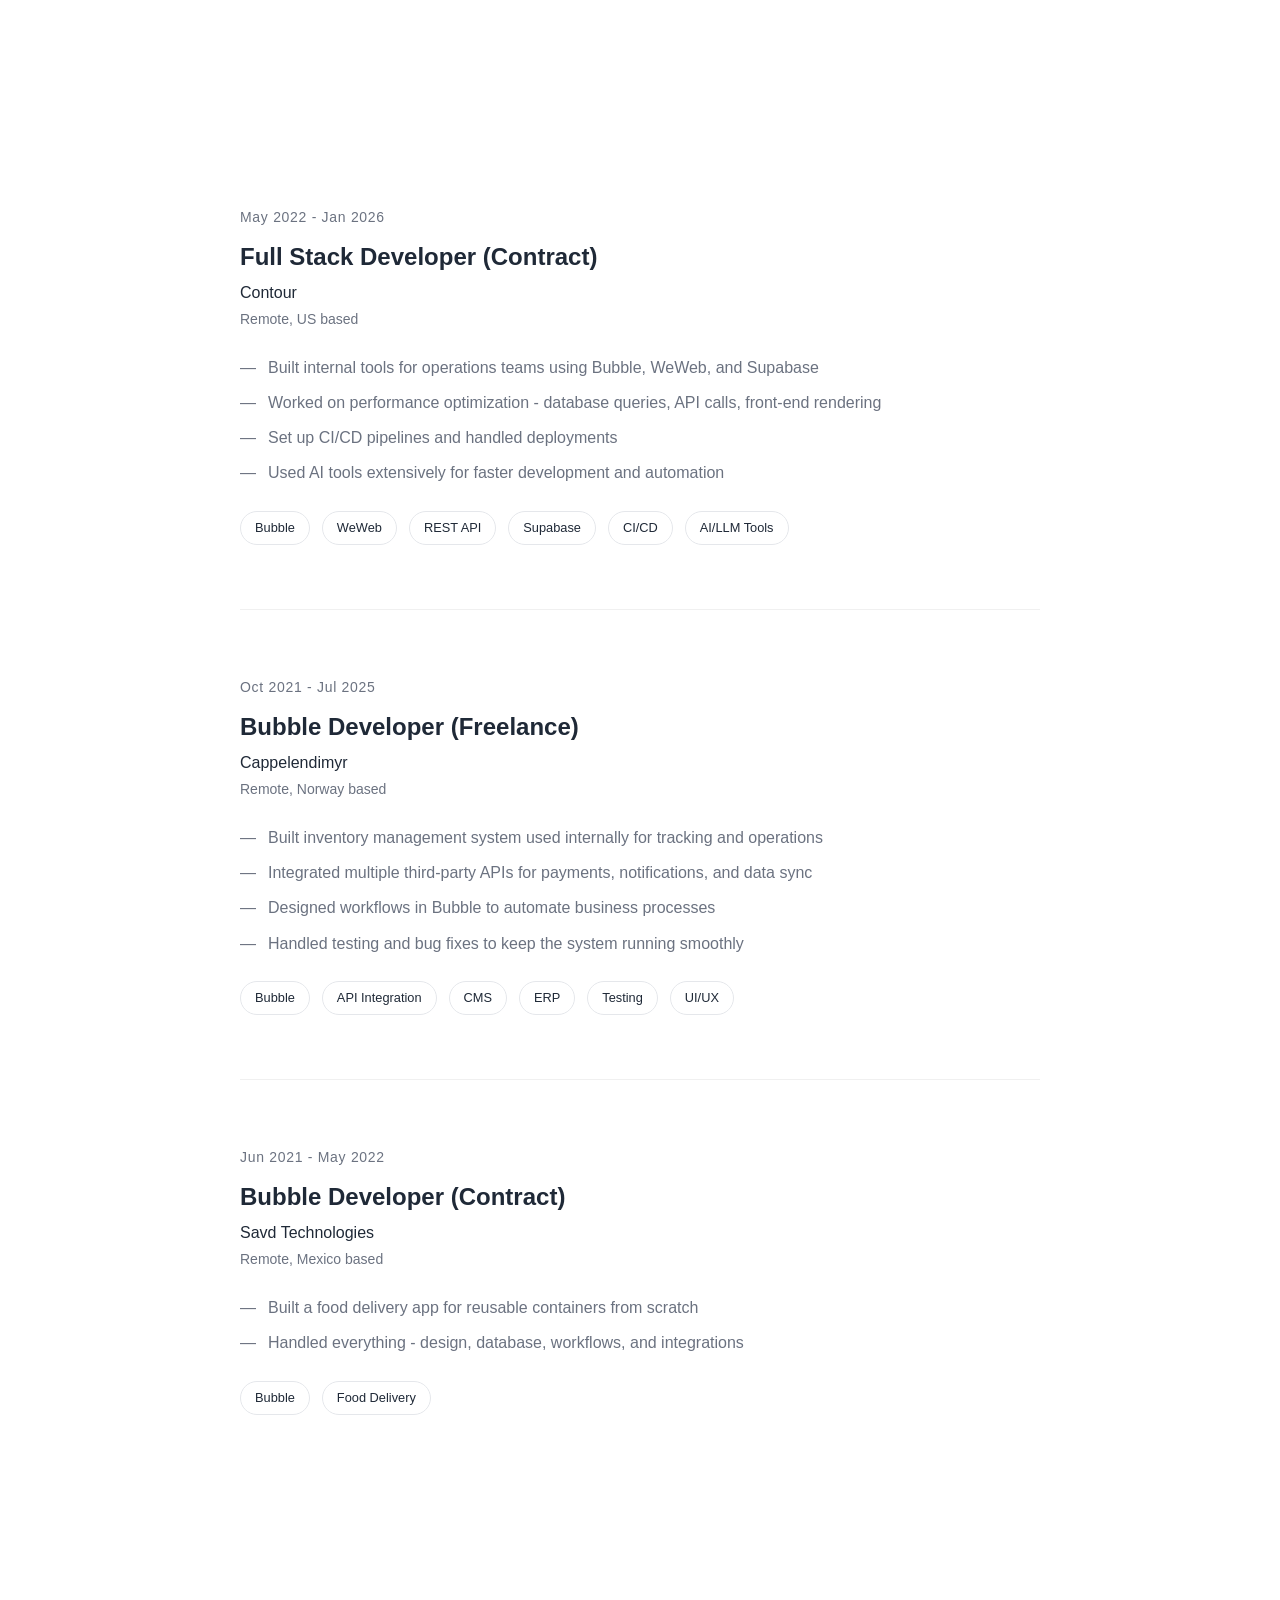
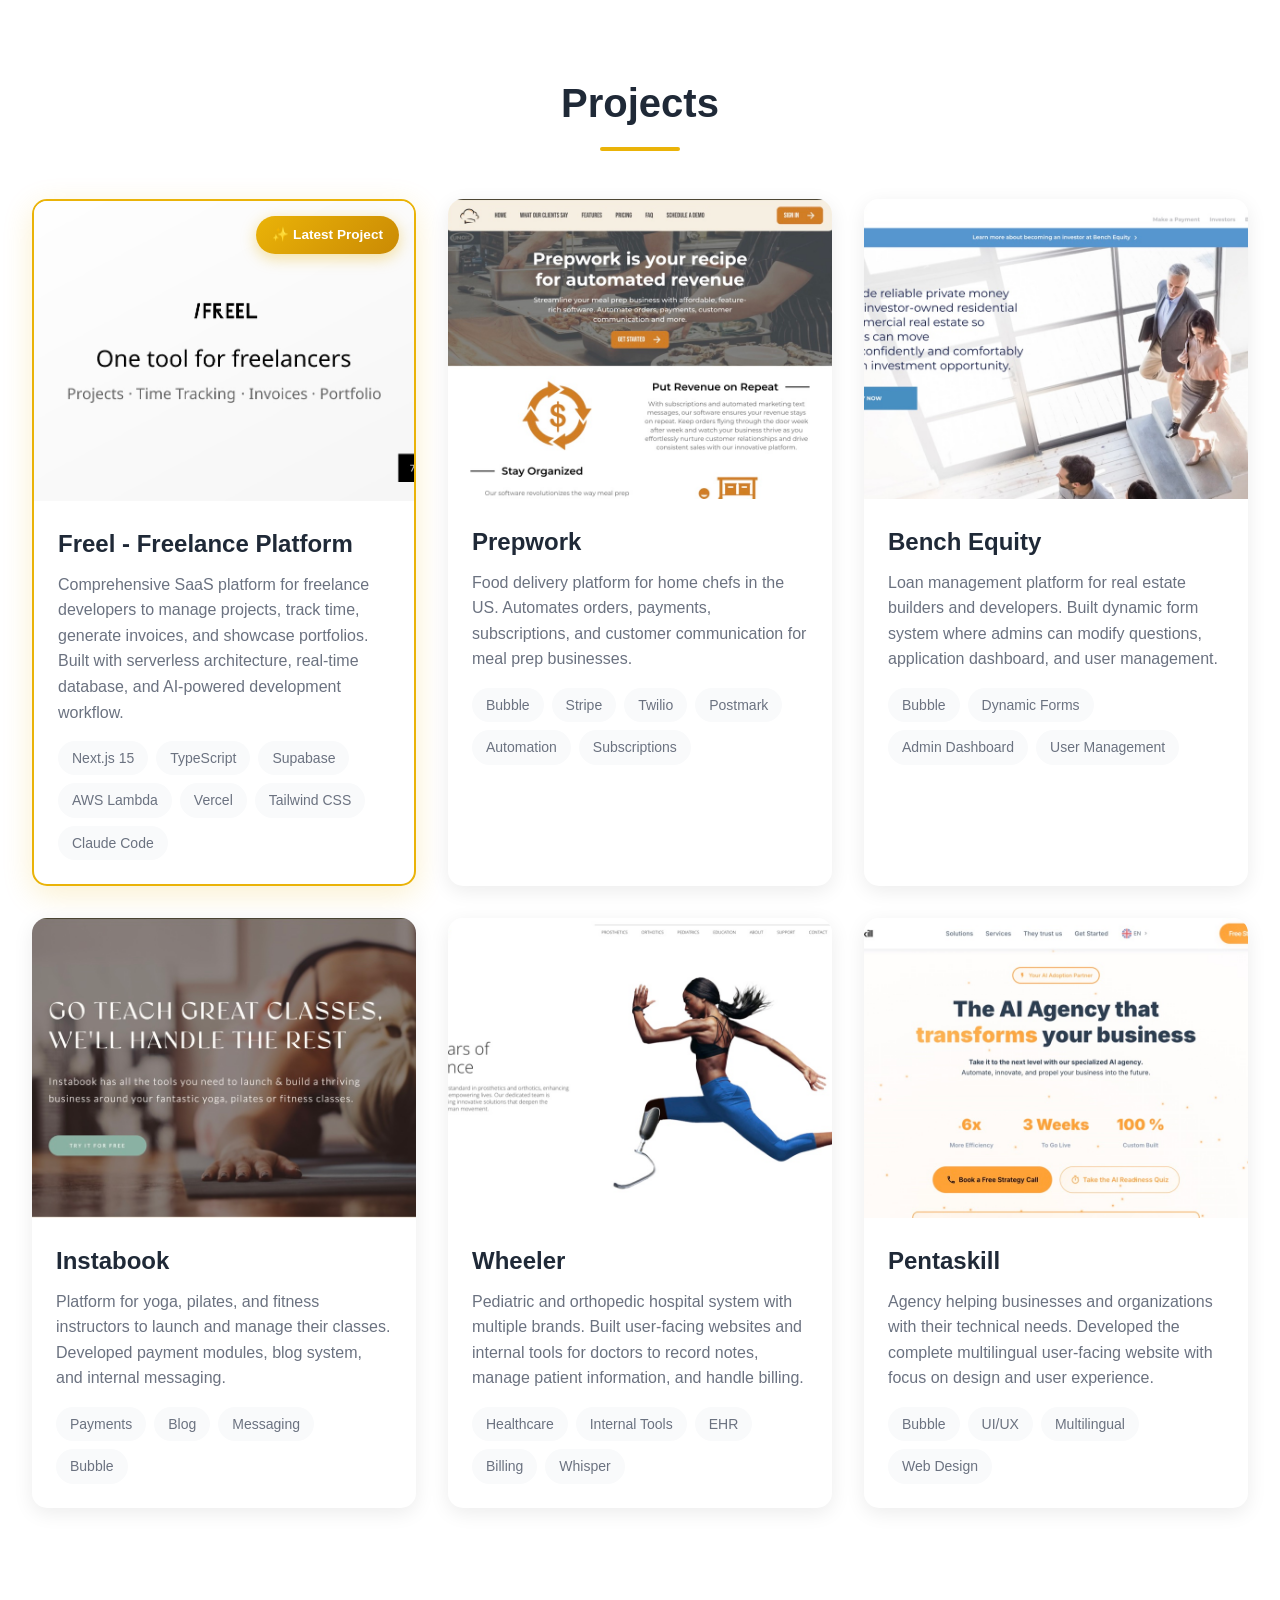
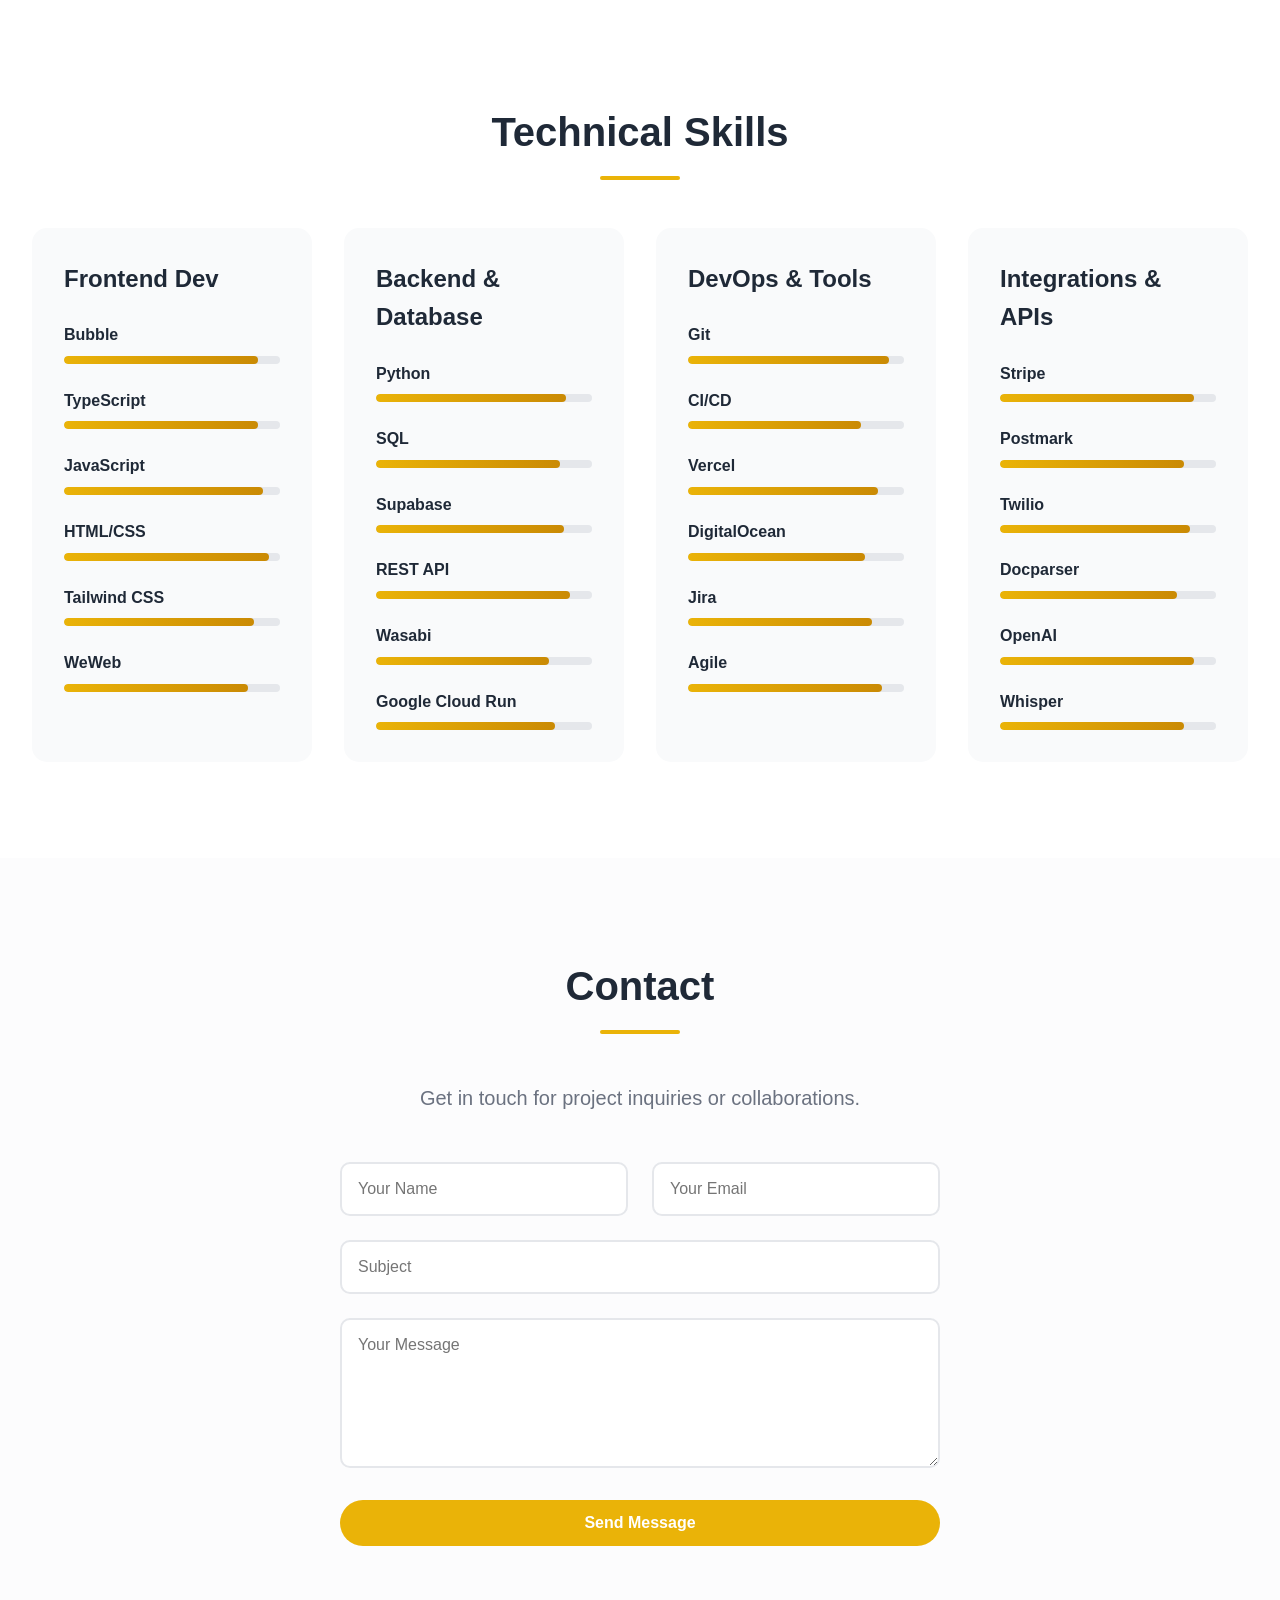
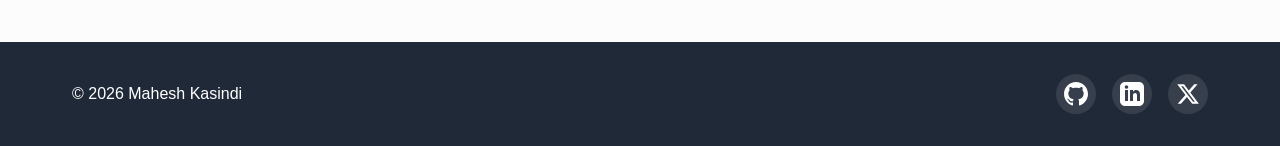
==== commit 770b053d: "Add embedded PDF viewer for resume Created a dedicated resume viewer page with embedded PDF display " ====
--- a/index.html
+++ b/index.html
@@ -65,7 +65,7 @@
                 <p class="hero-subtitle">Software Engineer & Developer</p>
                 <div class="hero-buttons">
                     <a href="#projects" class="btn btn-primary">Projects</a>
-                    <a href="resume.pdf" class="btn btn-secondary" target="_blank">Resume</a>
+                    <a href="resume.html" class="btn btn-secondary" target="_blank">Resume</a>
                     <a href="#contact" class="btn btn-secondary">Contact</a>
                 </div>
             </div>
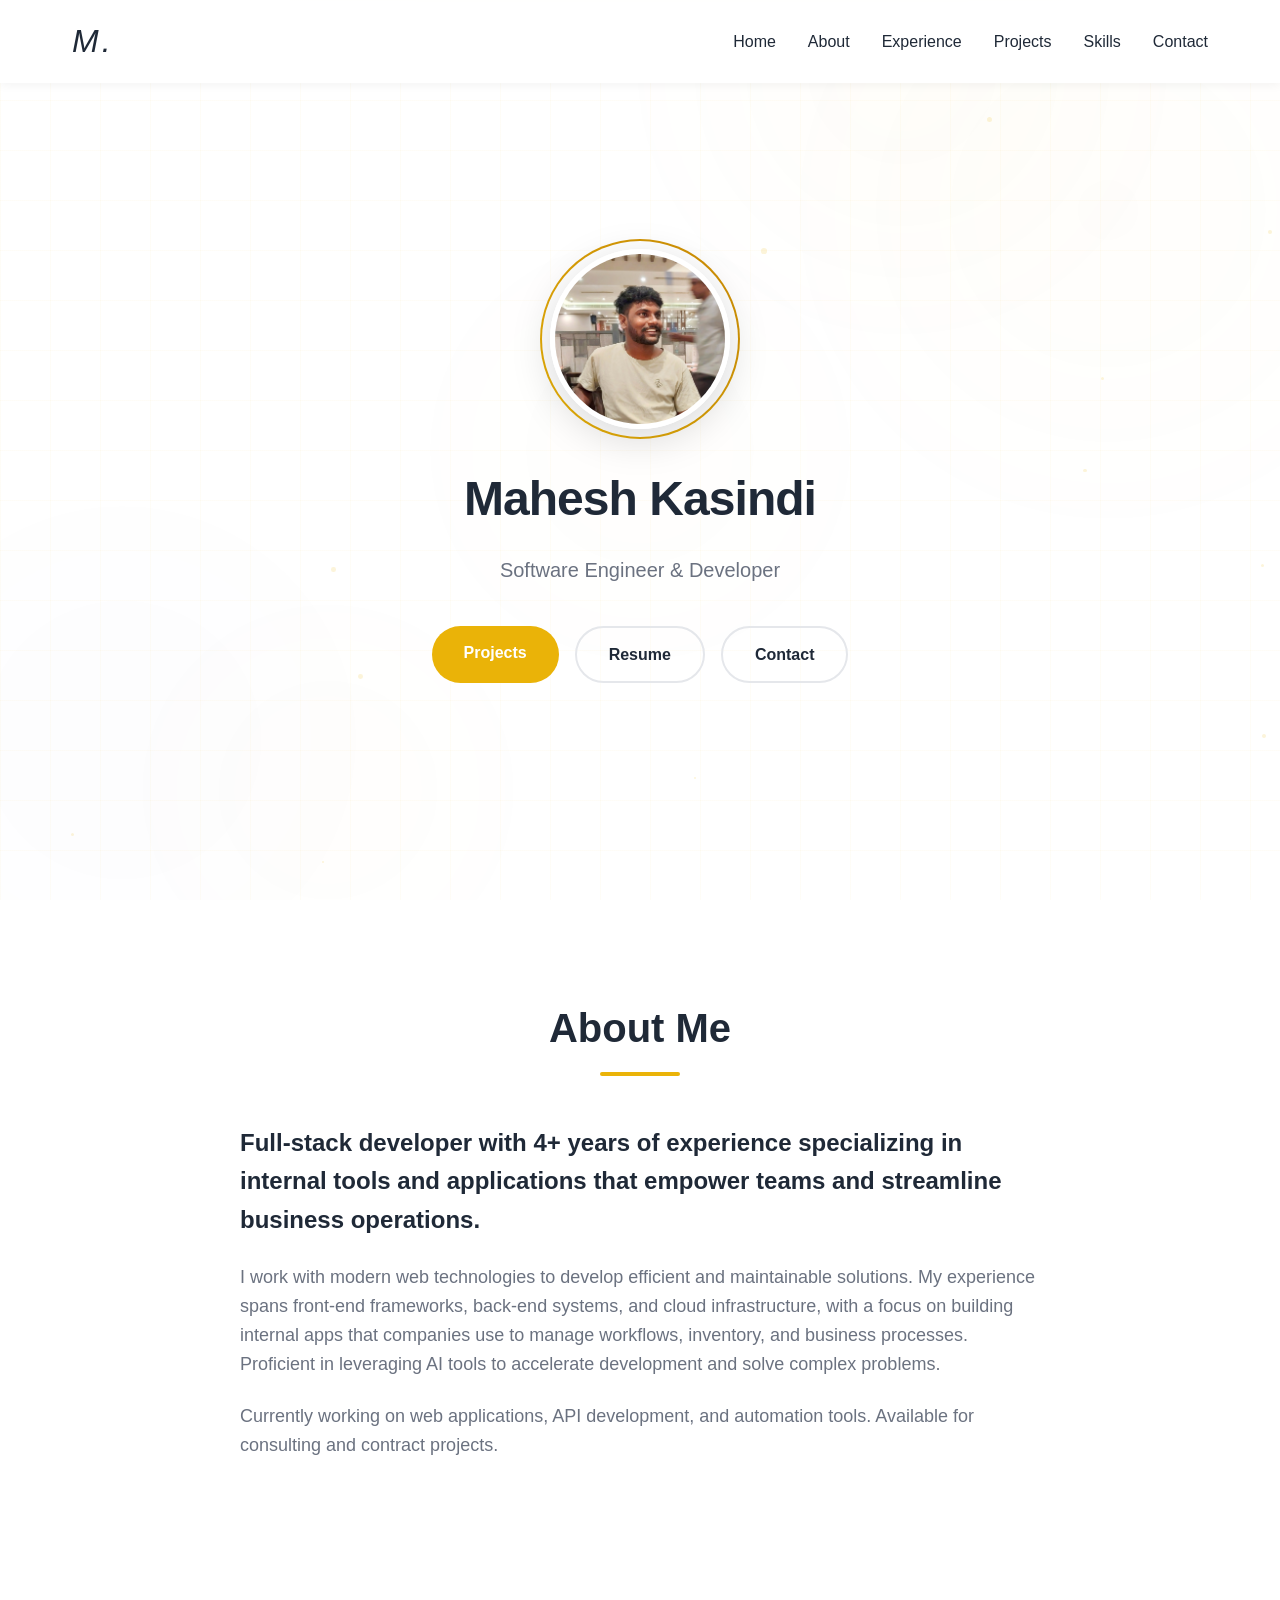
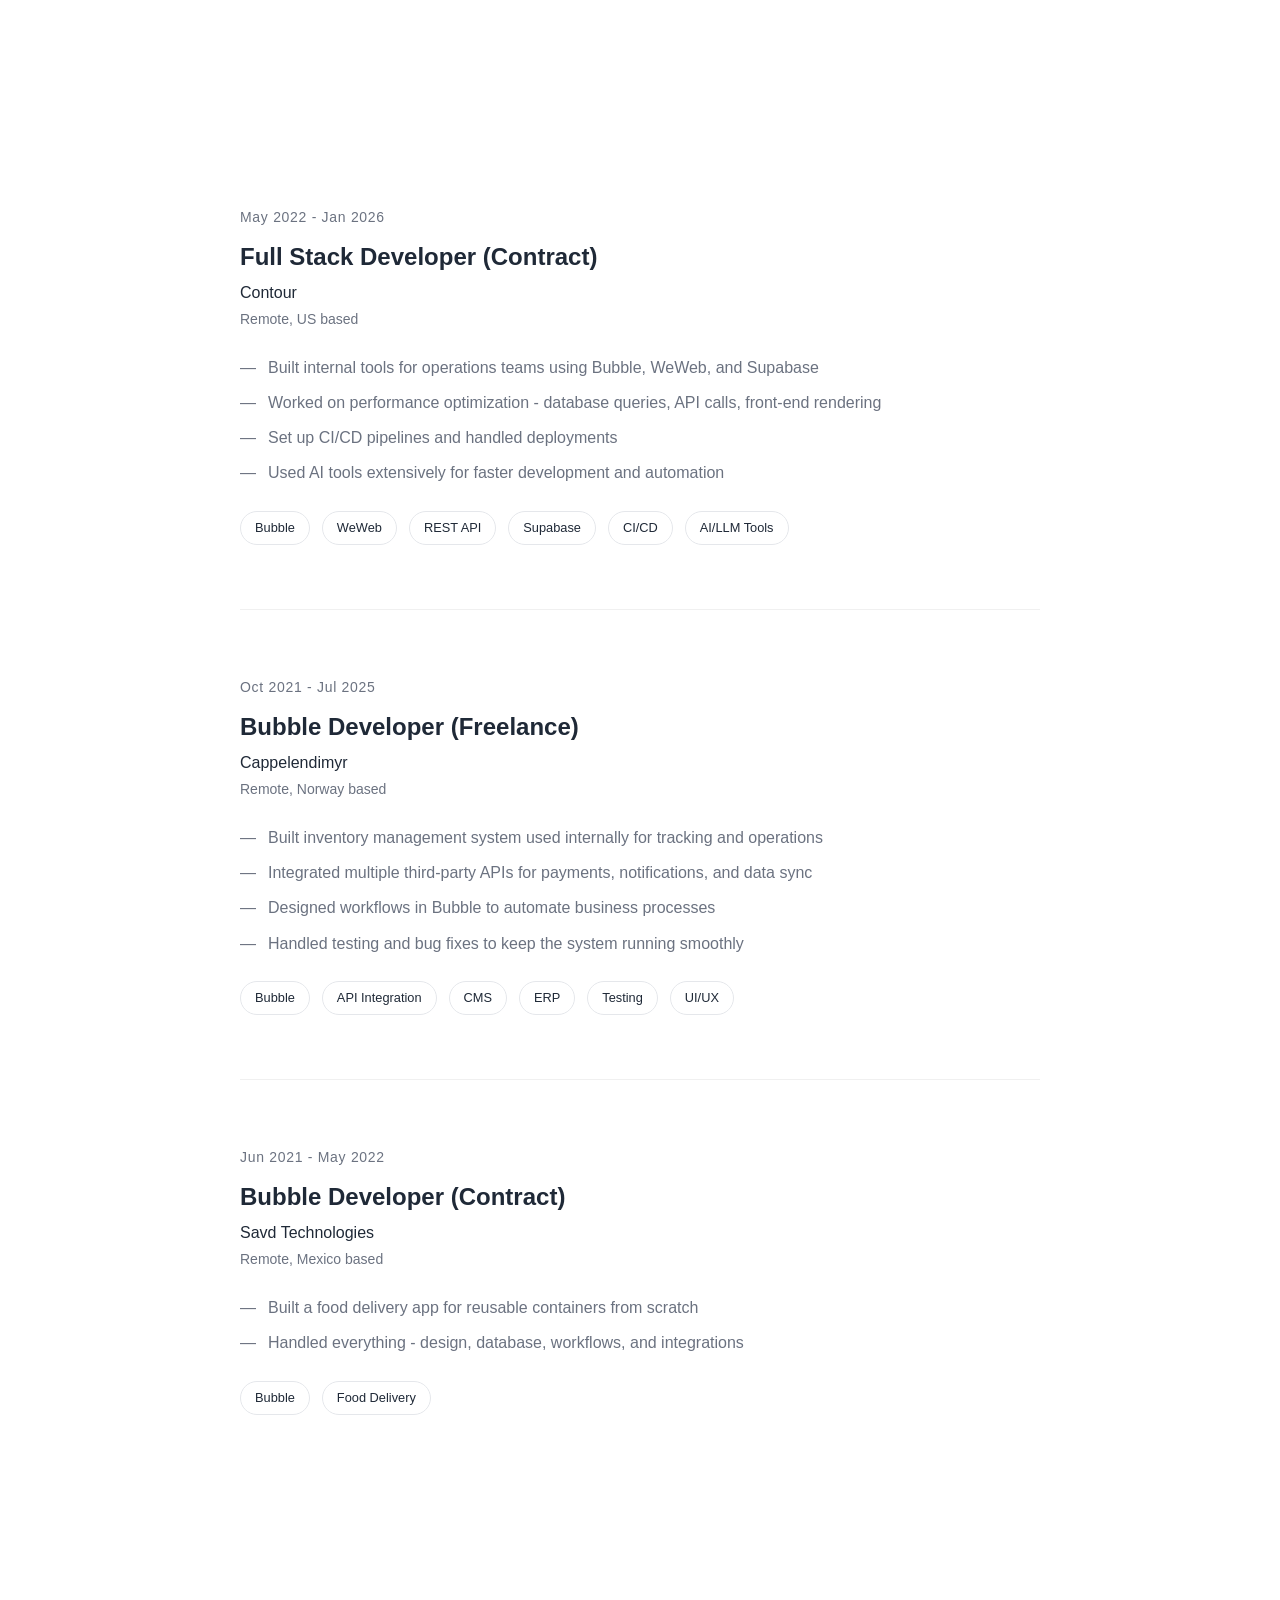
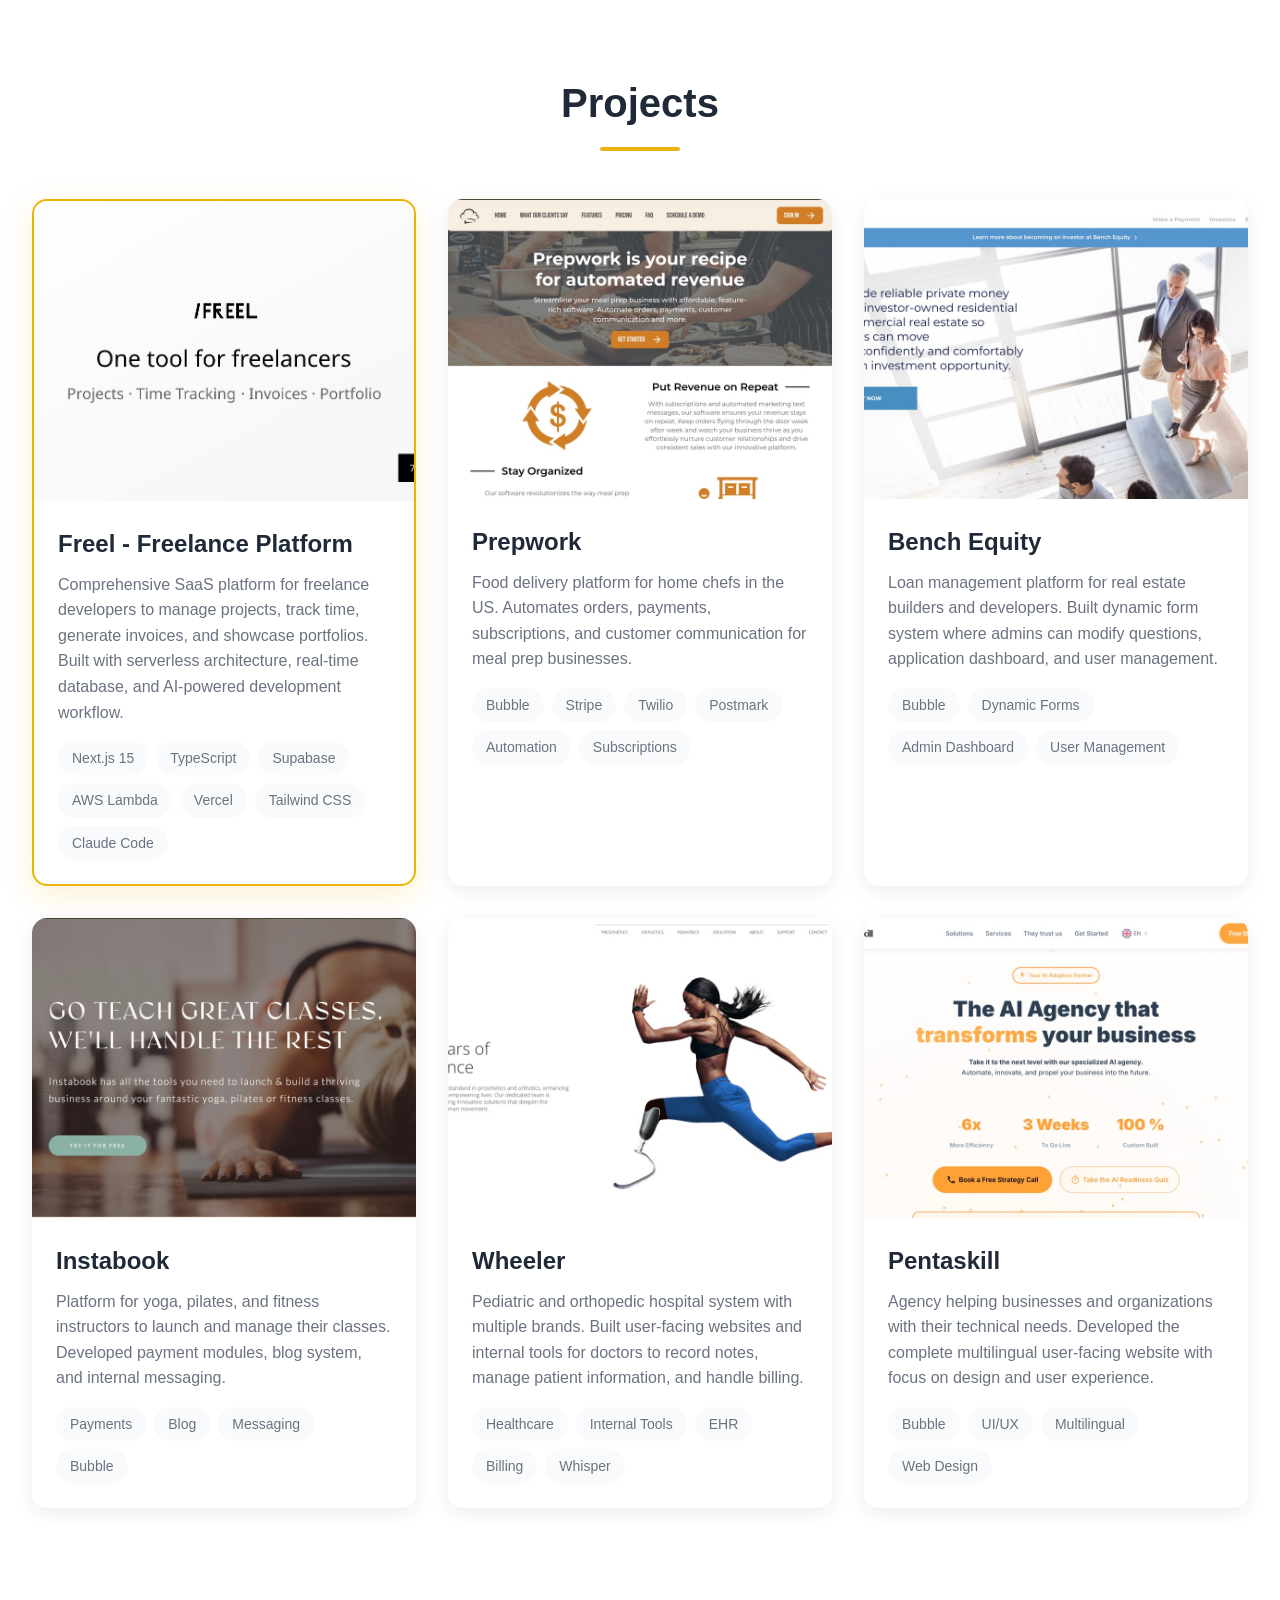
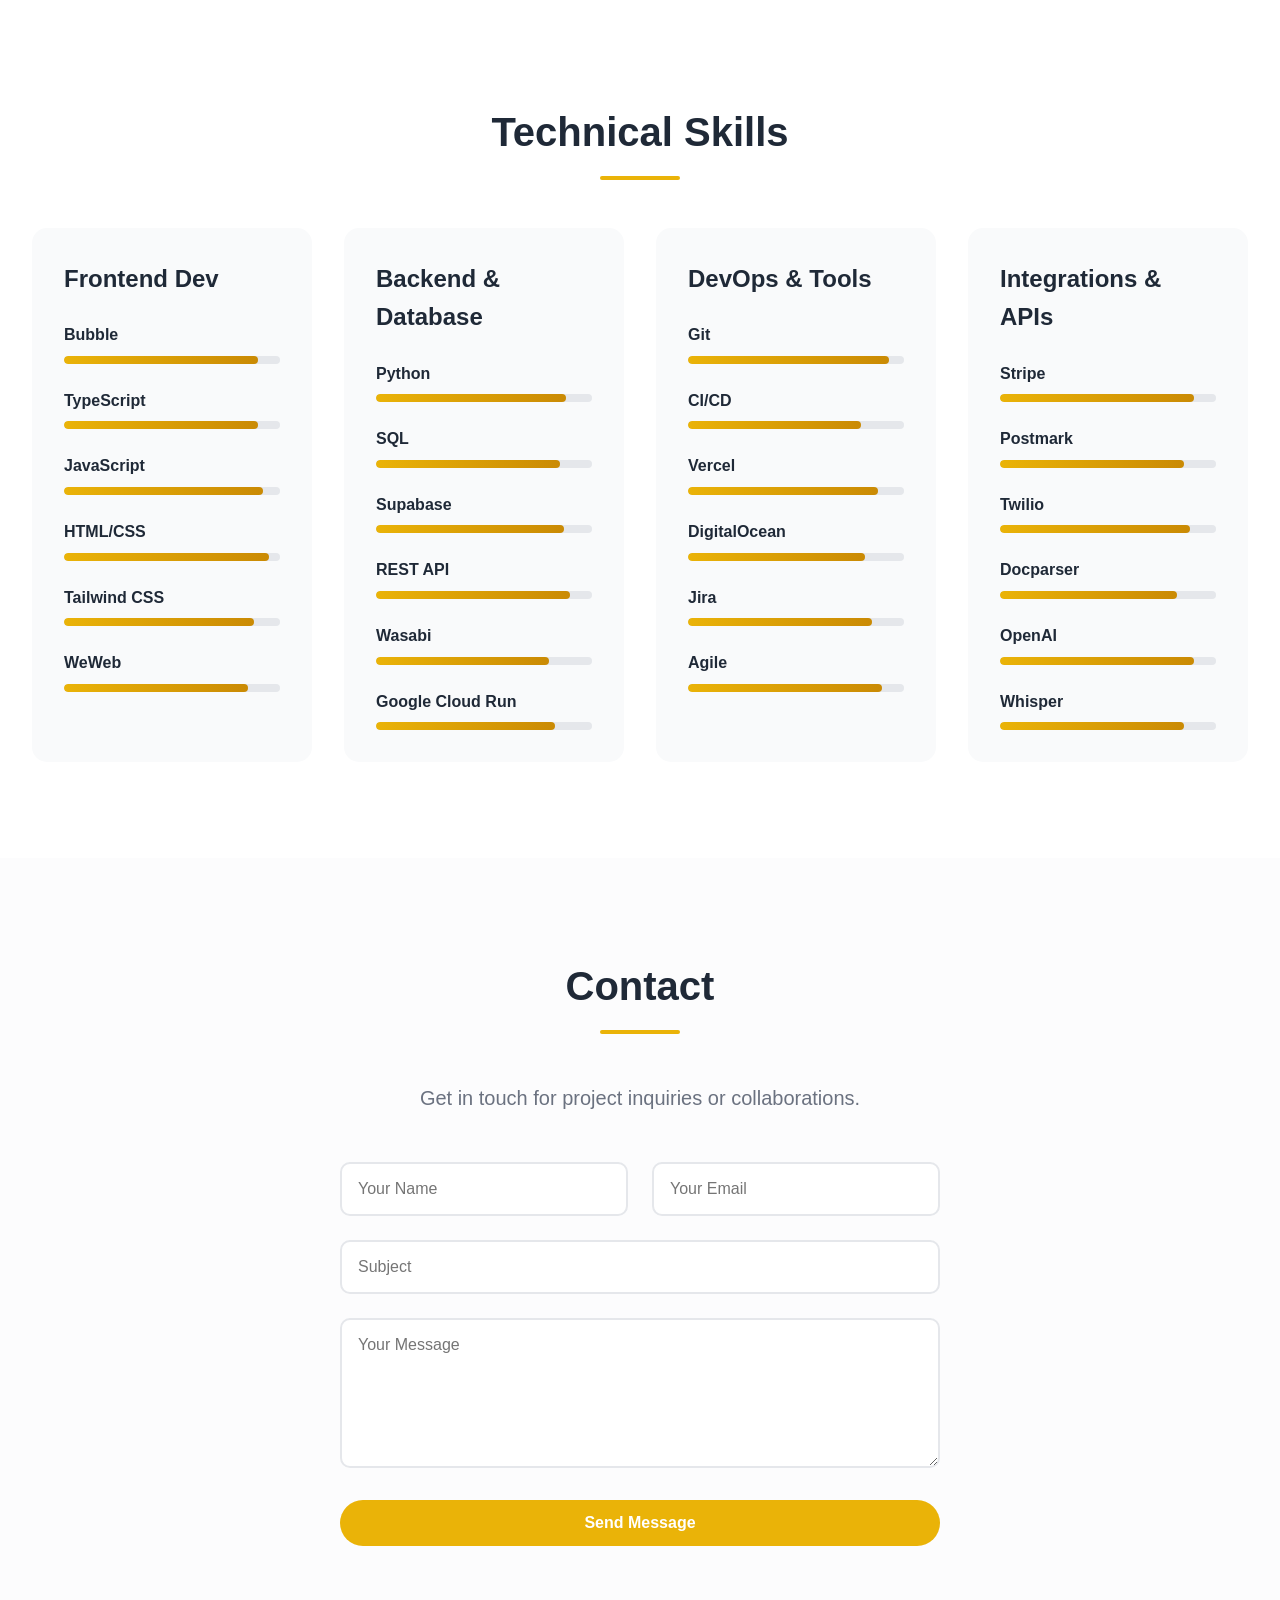
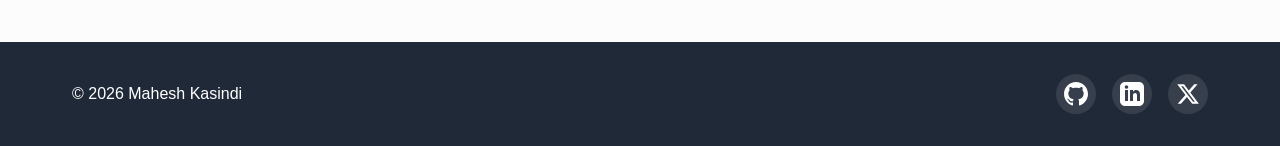
==== commit 6d26f8e0: "Remove Latest Project badge from Freel card Co-Authored-By: Claude Sonnet 4.6 <noreply@anthropic.com" ====
--- a/index.html
+++ b/index.html
@@ -179,10 +179,7 @@
             <div class="projects-grid">
                 <!-- Featured Project -->
                 <div class="project-card featured-project">
-                    <div class="featured-badge">
-                        <span>✨ Latest Project</span>
-                    </div>
-                    <div class="project-image" style="background-image: url('freel-preview.jpg');">
+<div class="project-image" style="background-image: url('freel-preview.jpg');">
                         <div class="project-overlay">
                             <a href="https://usefreel.com" target="_blank" class="project-link">Visit Site</a>
                         </div>
--- a/styles.css
+++ b/styles.css
@@ -832,6 +832,14 @@
 @media (max-width: 768px) {
     .projects-grid {
         grid-template-columns: 1fr;
+    }
+
+    .featured-badge {
+        top: 20px;
+        right: auto;
+        left: 50%;
+        transform: translateX(-50%);
+        white-space: nowrap;
     }
 }
 
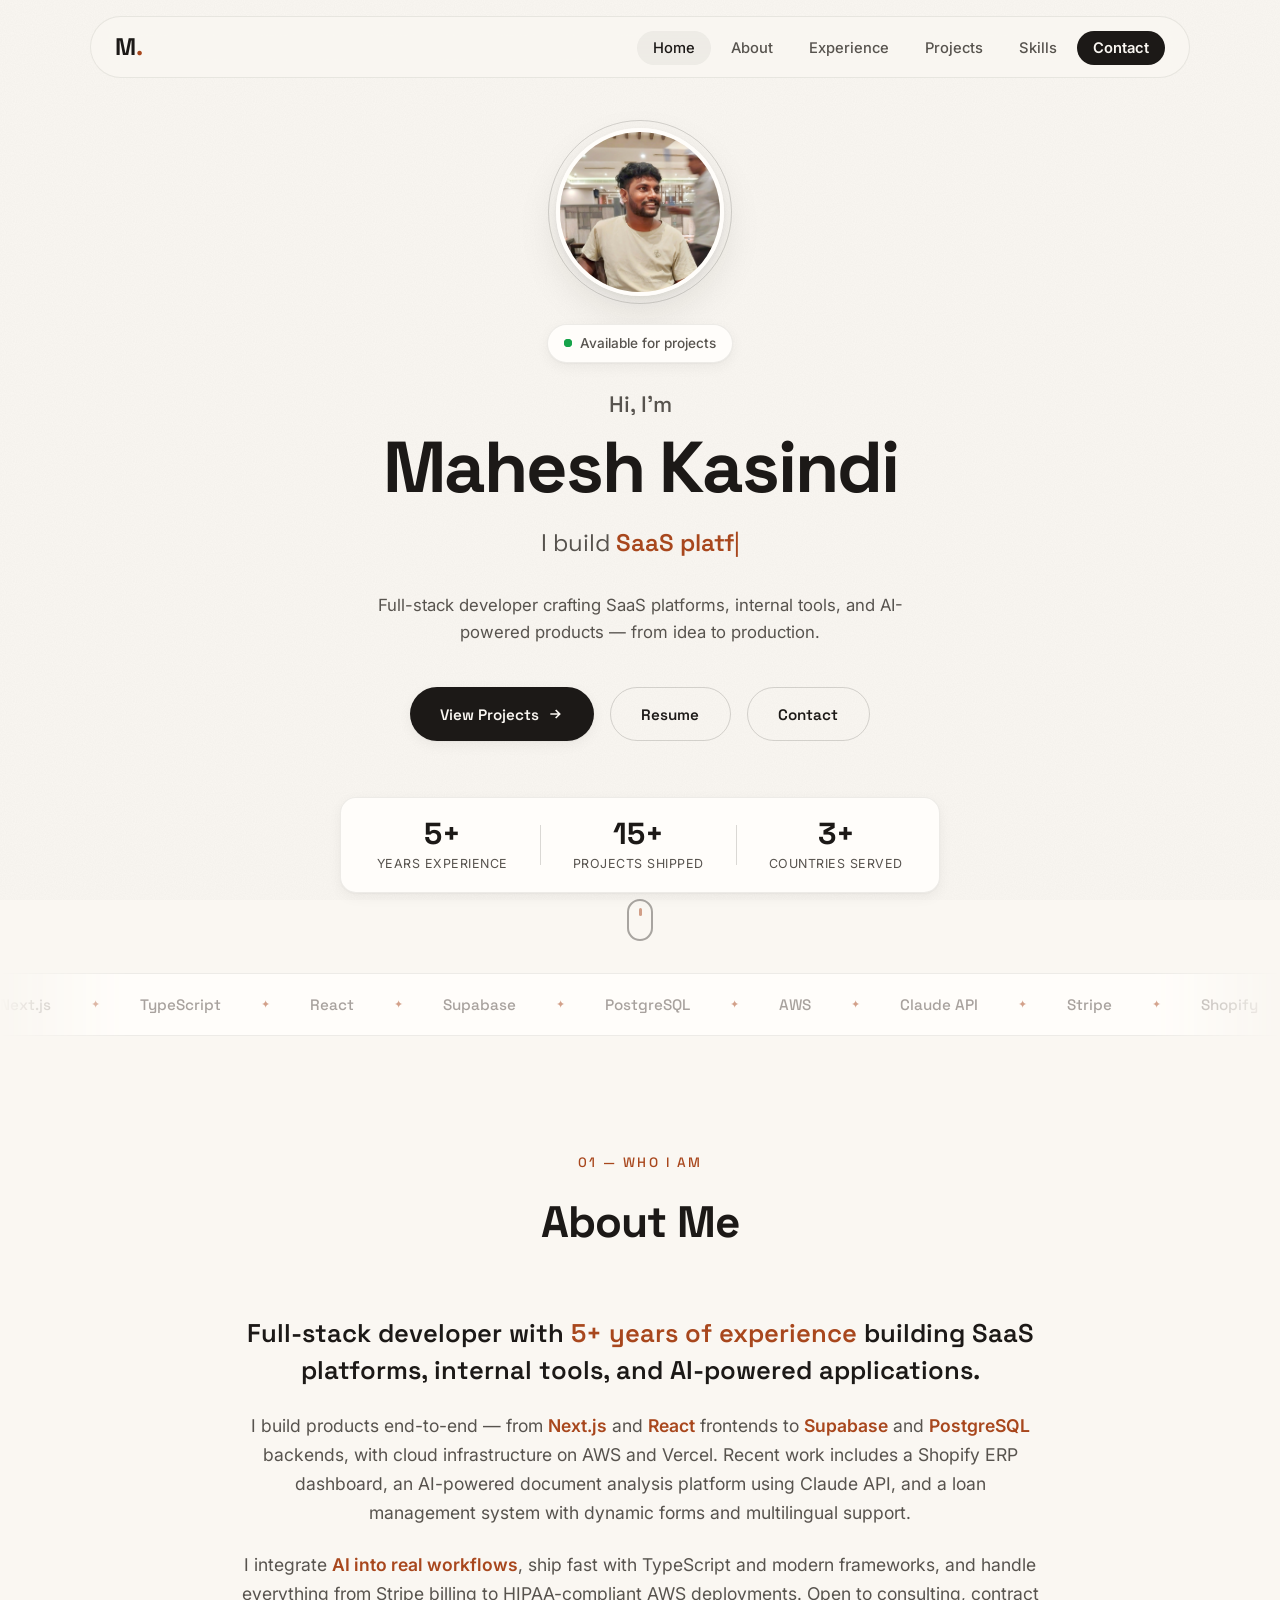
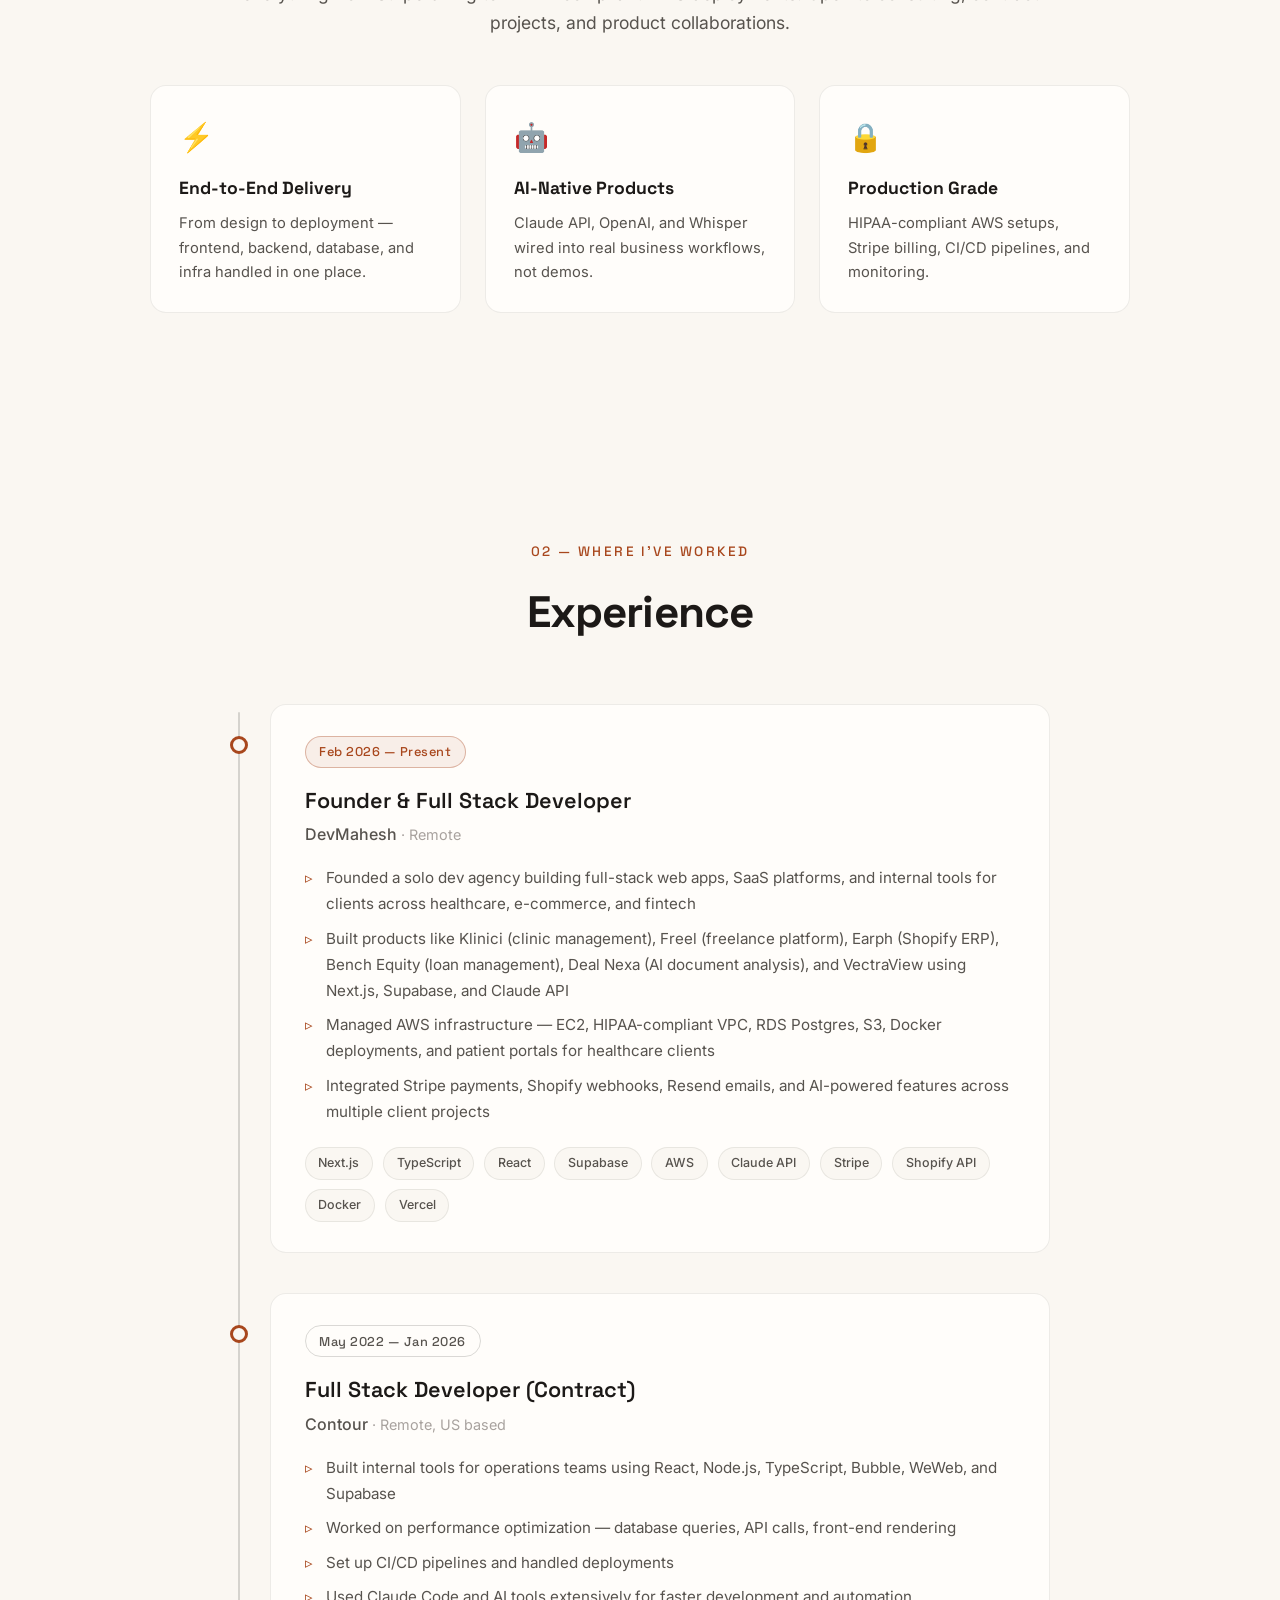
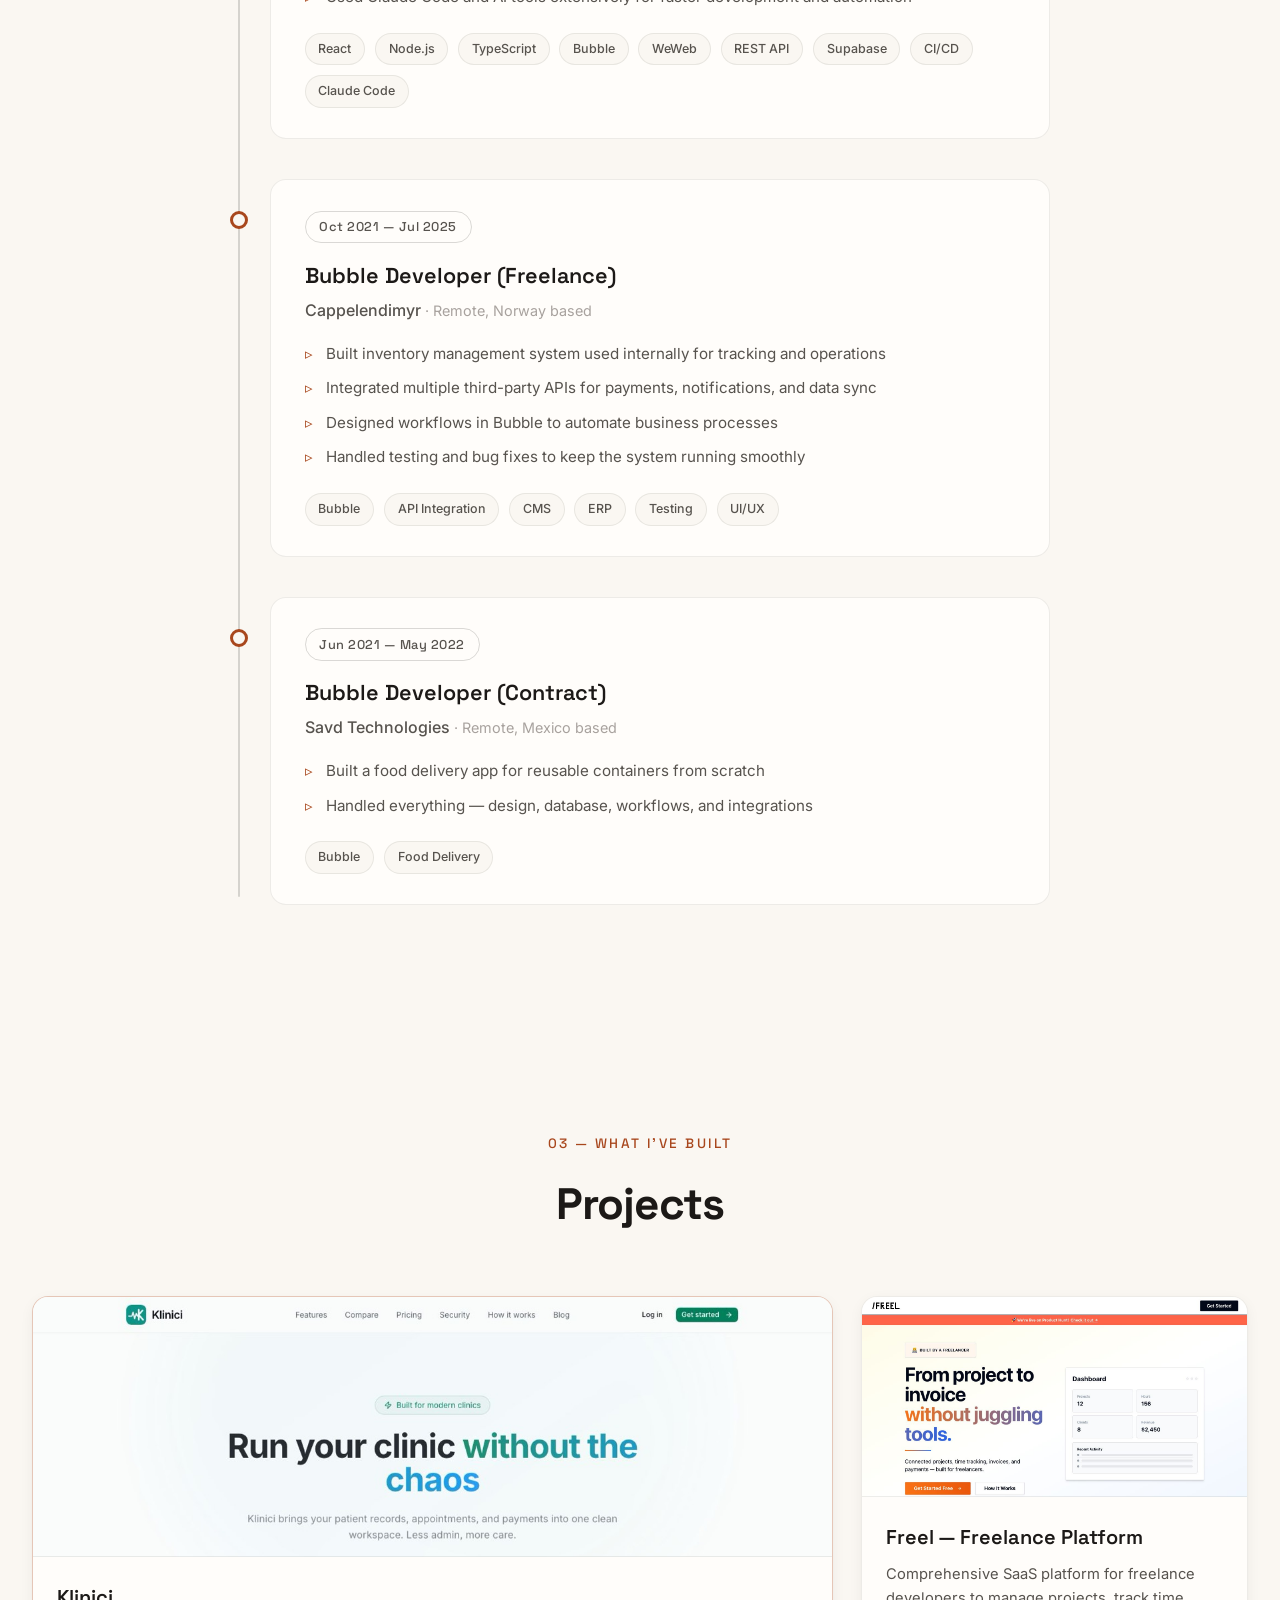
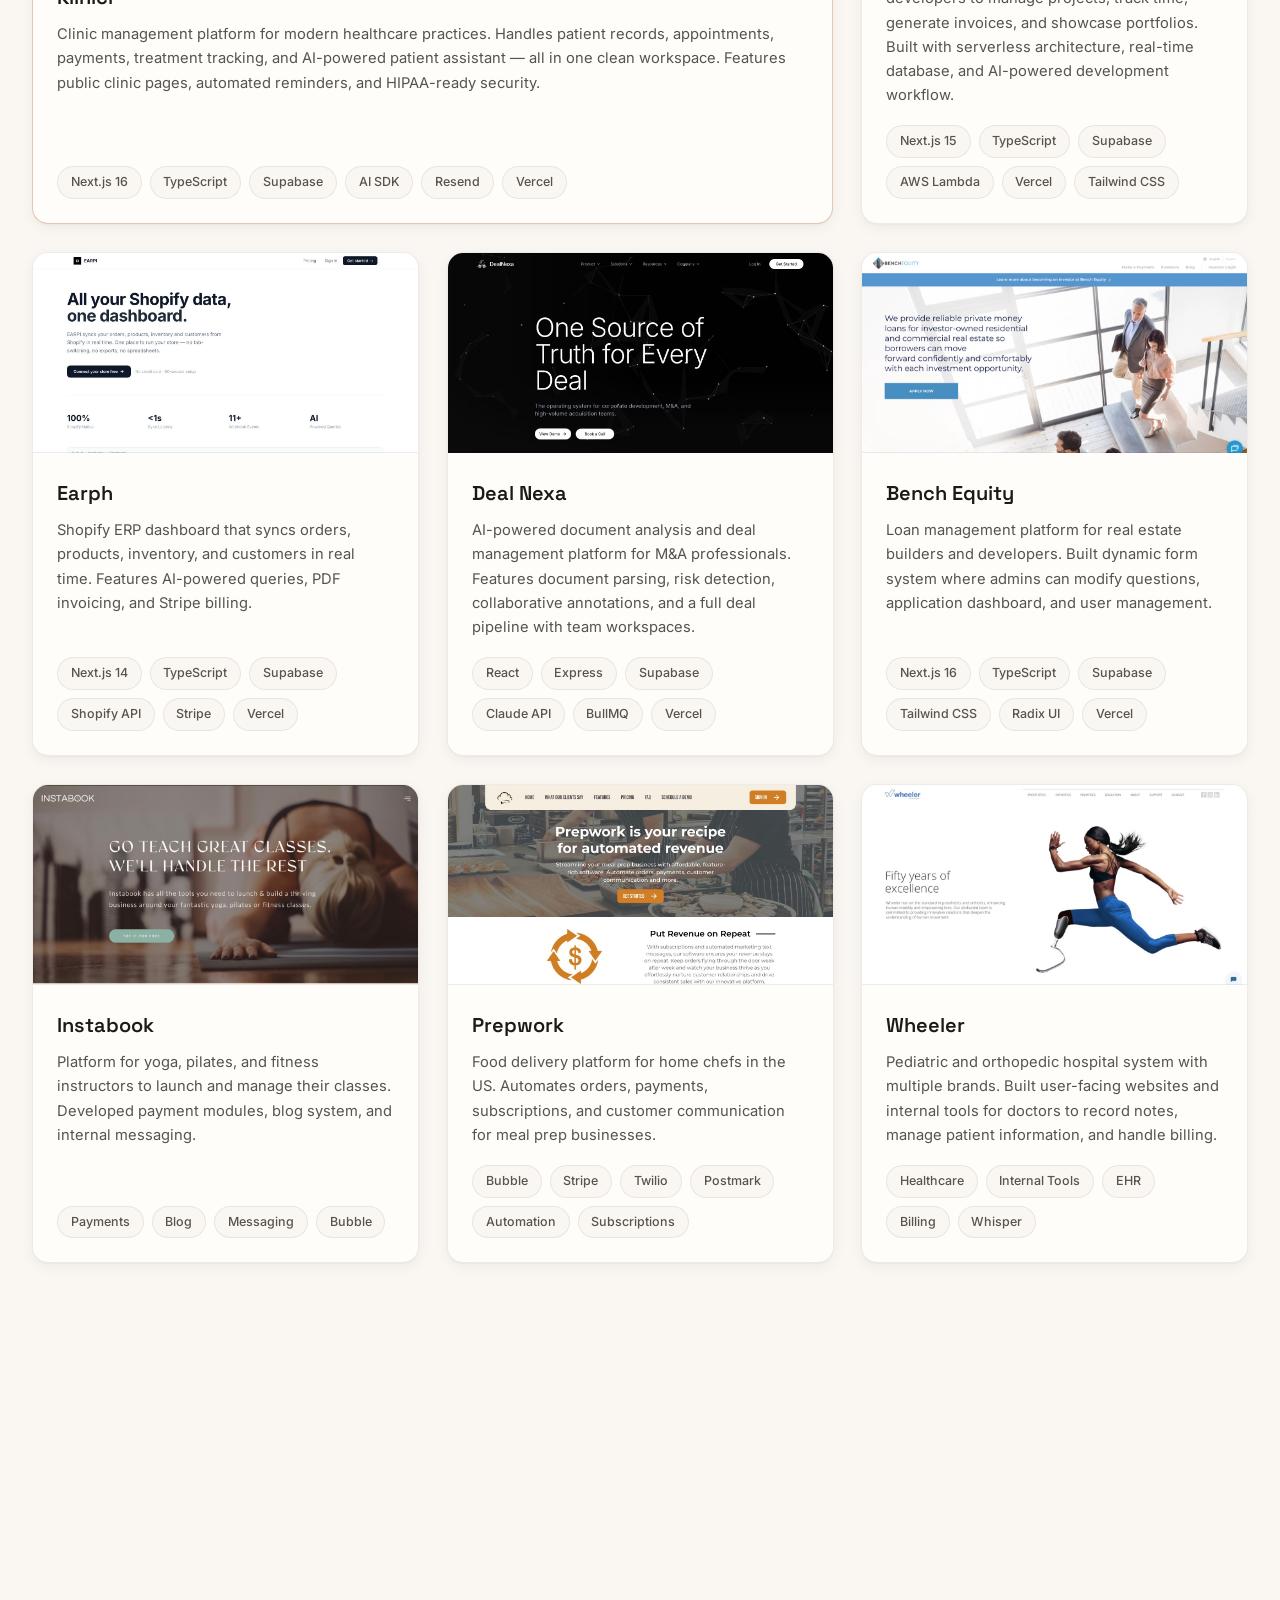
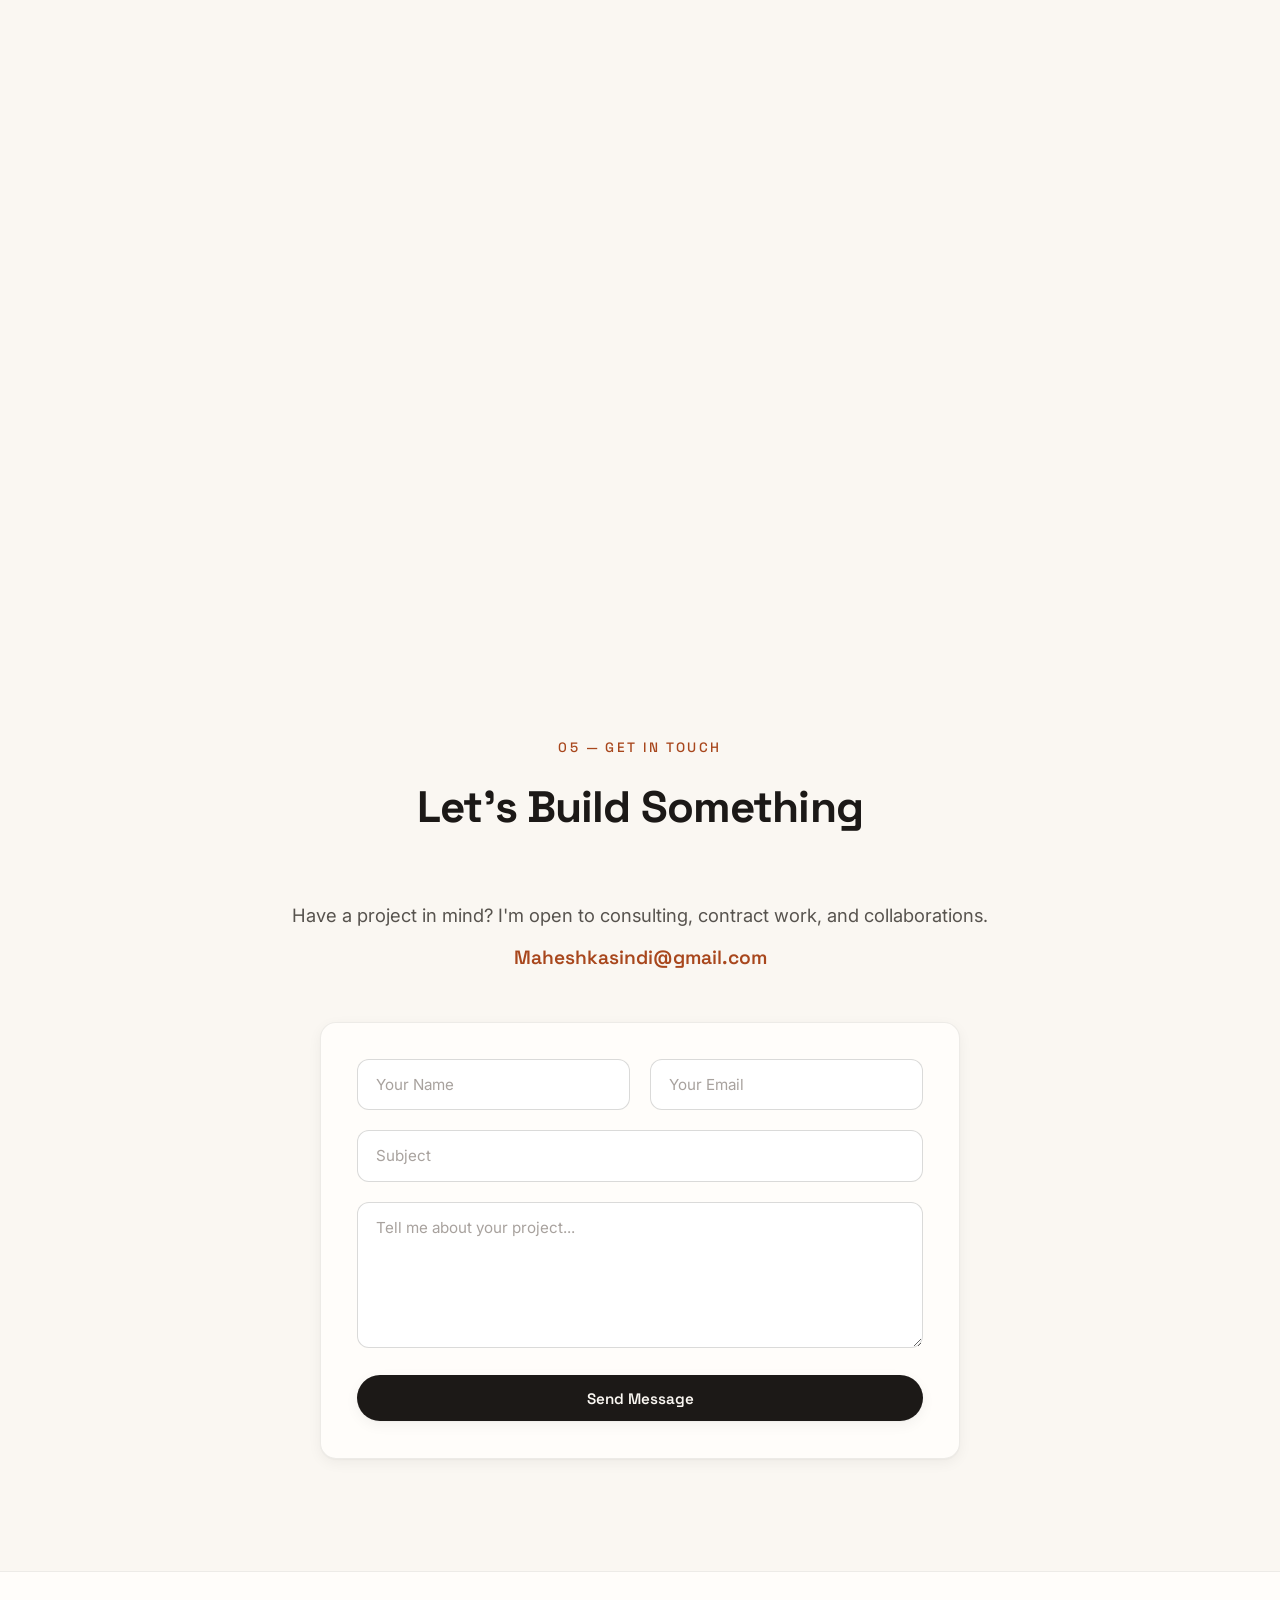
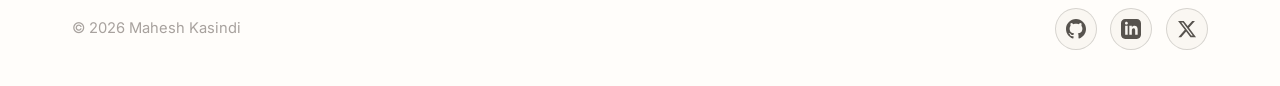
==== commit e8b26b85: "Redesign portfolio with warm editorial theme and richer interactivity - New light paper/ink palette " ====
--- a/index.html
+++ b/index.html
@@ -2,29 +2,30 @@
 <html lang="en">
 <head>
     <meta charset="UTF-8">
+    <script>document.documentElement.classList.add('js');</script>
     <meta name="viewport" content="width=device-width, initial-scale=1.0">
     <title>Mahesh Kasindi | Full Stack Developer</title>
+    <meta name="description" content="Full-stack developer building SaaS platforms, internal tools, and AI-powered applications with Next.js, Supabase, and AWS.">
     <link rel="icon" type="image/svg+xml" href="favicon.svg">
     <link rel="preload" as="image" href="center.jpg">
+    <link rel="preconnect" href="https://fonts.googleapis.com">
+    <link rel="preconnect" href="https://fonts.gstatic.com" crossorigin>
+    <link href="https://fonts.googleapis.com/css2?family=Space+Grotesk:wght@400;500;600;700&family=Inter:wght@400;500;600&display=swap" rel="stylesheet">
     <link rel="stylesheet" href="styles.css">
 </head>
 <body>
     <!-- Scroll Progress Indicator -->
     <div class="scroll-progress" id="scrollProgress"></div>
 
-    <!-- Global Background Animation -->
+    <!-- Global Background -->
     <div class="bg-animation">
-        <div class="bg-grid"></div>
-        <div class="bg-gradient-1"></div>
-        <div class="bg-gradient-2"></div>
-        <div class="bg-gradient-3"></div>
-        <div class="scan-line"></div>
+        <div class="bg-noise"></div>
     </div>
 
     <!-- Navigation -->
-    <nav class="navbar">
+    <nav class="navbar" id="navbar">
         <div class="nav-container">
-            <a href="#" class="logo">M.</a>
+            <a href="#home" class="logo">M<span class="logo-dot">.</span></a>
             <button class="burger-menu" id="burgerMenu" aria-label="Toggle menu">
                 <span class="burger-line"></span>
                 <span class="burger-line"></span>
@@ -36,60 +37,140 @@
                 <li><a href="#experience" class="nav-link">Experience</a></li>
                 <li><a href="#projects" class="nav-link">Projects</a></li>
                 <li><a href="#skills" class="nav-link">Skills</a></li>
-                <li><a href="#contact" class="nav-link">Contact</a></li>
+                <li><a href="#contact" class="nav-link nav-link-cta">Contact</a></li>
             </ul>
         </div>
     </nav>
 
     <!-- Hero Section -->
     <section id="home" class="hero">
-        <!-- Background -->
-        <div class="hero-bg-animation">
-            <div class="gradient-orb orb-1"></div>
-            <div class="gradient-orb orb-2"></div>
-        </div>
         <div class="hero-content">
-            <div class="hero-header-image-wrapper">
-                <div class="pulse-ring"></div>
-                <div class="pulse-ring"></div>
-                <div class="pulse-ring"></div>
-                <div class="pulse-ring"></div>
+            <div class="hero-header-image-wrapper" data-tilt-avatar>
+                <div class="avatar-ring"></div>
                 <div class="hero-header-image">
                     <img src="center.jpg" alt="Mahesh Kasindi" id="heroHeaderImage">
                 </div>
             </div>
-            <div class="hero-text-content">
-                <h1 class="hero-title">
-                    <span class="title-text">Mahesh Kasindi</span>
-                </h1>
-                <p class="hero-subtitle">Software Engineer & Developer</p>
-                <div class="hero-buttons">
-                    <a href="#projects" class="btn btn-primary">Projects</a>
-                    <a href="resume.html" class="btn btn-secondary" target="_blank">Resume</a>
-                    <a href="#contact" class="btn btn-secondary">Contact</a>
-                </div>
-            </div>
-        </div>
+
+            <div class="availability-badge reveal">
+                <span class="pulse-dot"></span>
+                Available for projects
+            </div>
+
+            <h1 class="hero-title">
+                <span class="hero-greeting">Hi, I'm</span>
+                <span class="title-text">Mahesh Kasindi</span>
+            </h1>
+
+            <p class="hero-subtitle">
+                <span class="typed-prefix">I build</span>
+                <span class="typed-text" id="typedText"></span><span class="typed-cursor">|</span>
+            </p>
+
+            <p class="hero-tagline">
+                Full-stack developer crafting SaaS platforms, internal tools,
+                and AI-powered products — from idea to production.
+            </p>
+
+            <div class="hero-buttons">
+                <a href="#projects" class="btn btn-primary" data-magnetic>
+                    <span>View Projects</span>
+                    <svg width="16" height="16" viewBox="0 0 24 24" fill="none" stroke="currentColor" stroke-width="2.5"><path d="M5 12h14M13 6l6 6-6 6"/></svg>
+                </a>
+                <a href="resume.html" class="btn btn-secondary" target="_blank" data-magnetic><span>Resume</span></a>
+                <a href="#contact" class="btn btn-secondary" data-magnetic><span>Contact</span></a>
+            </div>
+
+            <div class="hero-stats">
+                <div class="stat">
+                    <span class="stat-number" data-count="5" data-suffix="+">0</span>
+                    <span class="stat-label">Years Experience</span>
+                </div>
+                <div class="stat-divider"></div>
+                <div class="stat">
+                    <span class="stat-number" data-count="15" data-suffix="+">0</span>
+                    <span class="stat-label">Projects Shipped</span>
+                </div>
+                <div class="stat-divider"></div>
+                <div class="stat">
+                    <span class="stat-number" data-count="3" data-suffix="+">0</span>
+                    <span class="stat-label">Countries Served</span>
+                </div>
+            </div>
+        </div>
+
+        <a href="#about" class="scroll-indicator" aria-label="Scroll down">
+            <div class="scroll-mouse"><div class="scroll-wheel"></div></div>
+        </a>
     </section>
+
+    <!-- Tech Marquee -->
+    <div class="marquee" aria-hidden="true">
+        <div class="marquee-track">
+            <span>Next.js</span><span class="marquee-dot">✦</span>
+            <span>TypeScript</span><span class="marquee-dot">✦</span>
+            <span>React</span><span class="marquee-dot">✦</span>
+            <span>Supabase</span><span class="marquee-dot">✦</span>
+            <span>PostgreSQL</span><span class="marquee-dot">✦</span>
+            <span>AWS</span><span class="marquee-dot">✦</span>
+            <span>Claude API</span><span class="marquee-dot">✦</span>
+            <span>Stripe</span><span class="marquee-dot">✦</span>
+            <span>Shopify</span><span class="marquee-dot">✦</span>
+            <span>Docker</span><span class="marquee-dot">✦</span>
+            <span>Vercel</span><span class="marquee-dot">✦</span>
+            <span>Tailwind CSS</span><span class="marquee-dot">✦</span>
+            <span>Next.js</span><span class="marquee-dot">✦</span>
+            <span>TypeScript</span><span class="marquee-dot">✦</span>
+            <span>React</span><span class="marquee-dot">✦</span>
+            <span>Supabase</span><span class="marquee-dot">✦</span>
+            <span>PostgreSQL</span><span class="marquee-dot">✦</span>
+            <span>AWS</span><span class="marquee-dot">✦</span>
+            <span>Claude API</span><span class="marquee-dot">✦</span>
+            <span>Stripe</span><span class="marquee-dot">✦</span>
+            <span>Shopify</span><span class="marquee-dot">✦</span>
+            <span>Docker</span><span class="marquee-dot">✦</span>
+            <span>Vercel</span><span class="marquee-dot">✦</span>
+            <span>Tailwind CSS</span><span class="marquee-dot">✦</span>
+        </div>
+    </div>
 
     <!-- About Section -->
     <section id="about" class="about">
         <div class="container">
-            <h2 class="section-title">About Me</h2>
+            <div class="section-header reveal">
+                <span class="section-eyebrow">01 — Who I am</span>
+                <h2 class="section-title">About Me</h2>
+            </div>
             <div class="about-content">
-                <div class="about-text">
+                <div class="about-text reveal">
                     <p class="about-intro">
-                        Full-stack developer with 4+ years of experience specializing in internal tools and applications that empower teams and streamline business operations.
+                        Full-stack developer with <mark>5+ years of experience</mark> building SaaS platforms, internal tools, and AI-powered applications.
                     </p>
                     <p>
-                        I work with modern web technologies to develop efficient and maintainable solutions.
-                        My experience spans front-end frameworks, back-end systems, and cloud infrastructure, with a focus on building internal apps that companies use to manage workflows, inventory, and business processes.
-                        Proficient in leveraging AI tools to accelerate development and solve complex problems.
+                        I build products end-to-end — from <mark>Next.js</mark> and <mark>React</mark> frontends to <mark>Supabase</mark> and <mark>PostgreSQL</mark> backends, with cloud infrastructure on AWS and Vercel.
+                        Recent work includes a Shopify ERP dashboard, an AI-powered document analysis platform using Claude API, and a loan management system with dynamic forms and multilingual support.
                     </p>
                     <p>
-                        Currently working on web applications, API development, and automation tools.
-                        Available for consulting and contract projects.
+                        I integrate <mark>AI into real workflows</mark>, ship fast with TypeScript and modern frameworks, and handle everything from Stripe billing to HIPAA-compliant AWS deployments.
+                        Open to consulting, contract projects, and product collaborations.
                     </p>
+                </div>
+                <div class="about-cards">
+                    <div class="about-card reveal" data-spotlight>
+                        <div class="about-card-icon">⚡</div>
+                        <h3>End-to-End Delivery</h3>
+                        <p>From design to deployment — frontend, backend, database, and infra handled in one place.</p>
+                    </div>
+                    <div class="about-card reveal" data-spotlight>
+                        <div class="about-card-icon">🤖</div>
+                        <h3>AI-Native Products</h3>
+                        <p>Claude API, OpenAI, and Whisper wired into real business workflows, not demos.</p>
+                    </div>
+                    <div class="about-card reveal" data-spotlight>
+                        <div class="about-card-icon">🔒</div>
+                        <h3>Production Grade</h3>
+                        <p>HIPAA-compliant AWS setups, Stripe billing, CI/CD pipelines, and monitoring.</p>
+                    </div>
                 </div>
             </div>
         </div>
@@ -98,41 +179,76 @@
     <!-- Experience Section -->
     <section id="experience" class="experience">
         <div class="container">
-            <h2 class="section-title">Experience</h2>
+            <div class="section-header reveal">
+                <span class="section-eyebrow">02 — Where I've worked</span>
+                <h2 class="section-title">Experience</h2>
+            </div>
             <div class="experience-timeline">
-                <div class="experience-item">
-                    <div class="experience-date">
-                        <span class="date-badge">May 2022 - Jan 2026</span>
-                    </div>
-                    <div class="experience-content">
-                        <h3 class="experience-title">Full Stack Developer (Contract)</h3>
-                        <p class="experience-company">Contour</p>
-                        <p class="experience-location">Remote, US based</p>
+                <div class="experience-item reveal">
+                    <div class="timeline-marker"><span class="timeline-dot"></span></div>
+                    <div class="experience-content" data-spotlight>
+                        <div class="experience-header">
+                            <span class="date-badge current">Feb 2026 — Present</span>
+                            <h3 class="experience-title">Founder &amp; Full Stack Developer</h3>
+                            <p class="experience-company">DevMahesh <span class="experience-location">· Remote</span></p>
+                        </div>
                         <ul class="experience-description">
-                            <li>Built internal tools for operations teams using Bubble, WeWeb, and Supabase</li>
-                            <li>Worked on performance optimization - database queries, API calls, front-end rendering</li>
-                            <li>Set up CI/CD pipelines and handled deployments</li>
-                            <li>Used AI tools extensively for faster development and automation</li>
+                            <li>Founded a solo dev agency building full-stack web apps, SaaS platforms, and internal tools for clients across healthcare, e-commerce, and fintech</li>
+                            <li>Built products like Klinici (clinic management), Freel (freelance platform), Earph (Shopify ERP), Bench Equity (loan management), Deal Nexa (AI document analysis), and VectraView using Next.js, Supabase, and Claude API</li>
+                            <li>Managed AWS infrastructure — EC2, HIPAA-compliant VPC, RDS Postgres, S3, Docker deployments, and patient portals for healthcare clients</li>
+                            <li>Integrated Stripe payments, Shopify webhooks, Resend emails, and AI-powered features across multiple client projects</li>
                         </ul>
                         <div class="experience-tags">
+                            <span class="tag">Next.js</span>
+                            <span class="tag">TypeScript</span>
+                            <span class="tag">React</span>
+                            <span class="tag">Supabase</span>
+                            <span class="tag">AWS</span>
+                            <span class="tag">Claude API</span>
+                            <span class="tag">Stripe</span>
+                            <span class="tag">Shopify API</span>
+                            <span class="tag">Docker</span>
+                            <span class="tag">Vercel</span>
+                        </div>
+                    </div>
+                </div>
+
+                <div class="experience-item reveal">
+                    <div class="timeline-marker"><span class="timeline-dot"></span></div>
+                    <div class="experience-content" data-spotlight>
+                        <div class="experience-header">
+                            <span class="date-badge">May 2022 — Jan 2026</span>
+                            <h3 class="experience-title">Full Stack Developer (Contract)</h3>
+                            <p class="experience-company">Contour <span class="experience-location">· Remote, US based</span></p>
+                        </div>
+                        <ul class="experience-description">
+                            <li>Built internal tools for operations teams using React, Node.js, TypeScript, Bubble, WeWeb, and Supabase</li>
+                            <li>Worked on performance optimization — database queries, API calls, front-end rendering</li>
+                            <li>Set up CI/CD pipelines and handled deployments</li>
+                            <li>Used Claude Code and AI tools extensively for faster development and automation</li>
+                        </ul>
+                        <div class="experience-tags">
+                            <span class="tag">React</span>
+                            <span class="tag">Node.js</span>
+                            <span class="tag">TypeScript</span>
                             <span class="tag">Bubble</span>
                             <span class="tag">WeWeb</span>
                             <span class="tag">REST API</span>
                             <span class="tag">Supabase</span>
                             <span class="tag">CI/CD</span>
-                            <span class="tag">AI/LLM Tools</span>
-                        </div>
-                    </div>
-                </div>
-
-                <div class="experience-item">
-                    <div class="experience-date">
-                        <span class="date-badge">Oct 2021 - Jul 2025</span>
-                    </div>
-                    <div class="experience-content">
-                        <h3 class="experience-title">Bubble Developer (Freelance)</h3>
-                        <p class="experience-company">Cappelendimyr</p>
-                        <p class="experience-location">Remote, Norway based</p>
+                            <span class="tag">Claude Code</span>
+                        </div>
+                    </div>
+                </div>
+
+                <div class="experience-item reveal">
+                    <div class="timeline-marker"><span class="timeline-dot"></span></div>
+                    <div class="experience-content" data-spotlight>
+                        <div class="experience-header">
+                            <span class="date-badge">Oct 2021 — Jul 2025</span>
+                            <h3 class="experience-title">Bubble Developer (Freelance)</h3>
+                            <p class="experience-company">Cappelendimyr <span class="experience-location">· Remote, Norway based</span></p>
+                        </div>
                         <ul class="experience-description">
                             <li>Built inventory management system used internally for tracking and operations</li>
                             <li>Integrated multiple third-party APIs for payments, notifications, and data sync</li>
@@ -150,17 +266,17 @@
                     </div>
                 </div>
 
-                <div class="experience-item">
-                    <div class="experience-date">
-                        <span class="date-badge">Jun 2021 - May 2022</span>
-                    </div>
-                    <div class="experience-content">
-                        <h3 class="experience-title">Bubble Developer (Contract)</h3>
-                        <p class="experience-company">Savd Technologies</p>
-                        <p class="experience-location">Remote, Mexico based</p>
+                <div class="experience-item reveal">
+                    <div class="timeline-marker"><span class="timeline-dot"></span></div>
+                    <div class="experience-content" data-spotlight>
+                        <div class="experience-header">
+                            <span class="date-badge">Jun 2021 — May 2022</span>
+                            <h3 class="experience-title">Bubble Developer (Contract)</h3>
+                            <p class="experience-company">Savd Technologies <span class="experience-location">· Remote, Mexico based</span></p>
+                        </div>
                         <ul class="experience-description">
                             <li>Built a food delivery app for reusable containers from scratch</li>
-                            <li>Handled everything - design, database, workflows, and integrations</li>
+                            <li>Handled everything — design, database, workflows, and integrations</li>
                         </ul>
                         <div class="experience-tags">
                             <span class="tag">Bubble</span>
@@ -175,17 +291,42 @@
     <!-- Projects Section -->
     <section id="projects" class="projects">
         <div class="container">
-            <h2 class="section-title">Projects</h2>
+            <div class="section-header reveal">
+                <span class="section-eyebrow">03 — What I've built</span>
+                <h2 class="section-title">Projects</h2>
+            </div>
             <div class="projects-grid">
                 <!-- Featured Project -->
-                <div class="project-card featured-project">
-<div class="project-image" style="background-image: url('freel-preview.jpg');">
-                        <div class="project-overlay">
-                            <a href="https://usefreel.com" target="_blank" class="project-link">Visit Site</a>
-                        </div>
-                    </div>
-                    <div class="project-info">
-                        <h3 class="project-title">Freel - Freelance Platform</h3>
+                <div class="project-card featured-project reveal" data-spotlight data-tilt>
+                    <div class="project-image" style="background-image: url('klinici.jpg');">
+                        <div class="project-overlay">
+                            <a href="https://klinici.com" target="_blank" rel="noopener noreferrer" class="project-link">Visit Site ↗</a>
+                        </div>
+                    </div>
+                    <div class="project-info">
+                        <h3 class="project-title">Klinici</h3>
+                        <p class="project-description">
+                            Clinic management platform for modern healthcare practices. Handles patient records, appointments, payments, treatment tracking, and AI-powered patient assistant — all in one clean workspace. Features public clinic pages, automated reminders, and HIPAA-ready security.
+                        </p>
+                        <div class="project-tags">
+                            <span class="tag">Next.js 16</span>
+                            <span class="tag">TypeScript</span>
+                            <span class="tag">Supabase</span>
+                            <span class="tag">AI SDK</span>
+                            <span class="tag">Resend</span>
+                            <span class="tag">Vercel</span>
+                        </div>
+                    </div>
+                </div>
+
+                <div class="project-card reveal" data-spotlight data-tilt>
+                    <div class="project-image" style="background-image: url('freel-preview.jpg');">
+                        <div class="project-overlay">
+                            <a href="https://usefreel.com" target="_blank" rel="noopener noreferrer" class="project-link">Visit Site ↗</a>
+                        </div>
+                    </div>
+                    <div class="project-info">
+                        <h3 class="project-title">Freel — Freelance Platform</h3>
                         <p class="project-description">
                             Comprehensive SaaS platform for freelance developers to manage projects, track time, generate invoices, and showcase portfolios. Built with serverless architecture, real-time database, and AI-powered development workflow.
                         </p>
@@ -196,15 +337,100 @@
                             <span class="tag">AWS Lambda</span>
                             <span class="tag">Vercel</span>
                             <span class="tag">Tailwind CSS</span>
-                            <span class="tag">Claude Code</span>
-                        </div>
-                    </div>
-                </div>
-
-                <div class="project-card">
+                        </div>
+                    </div>
+                </div>
+
+                <div class="project-card reveal" data-spotlight data-tilt>
+                    <div class="project-image" style="background-image: url('earph.jpg');">
+                        <div class="project-overlay">
+                            <a href="https://nobroadband.com" target="_blank" rel="noopener noreferrer" class="project-link">Visit Site ↗</a>
+                        </div>
+                    </div>
+                    <div class="project-info">
+                        <h3 class="project-title">Earph</h3>
+                        <p class="project-description">
+                            Shopify ERP dashboard that syncs orders, products, inventory, and customers in real time. Features AI-powered queries, PDF invoicing, and Stripe billing.
+                        </p>
+                        <div class="project-tags">
+                            <span class="tag">Next.js 14</span>
+                            <span class="tag">TypeScript</span>
+                            <span class="tag">Supabase</span>
+                            <span class="tag">Shopify API</span>
+                            <span class="tag">Stripe</span>
+                            <span class="tag">Vercel</span>
+                        </div>
+                    </div>
+                </div>
+
+                <div class="project-card reveal" data-spotlight data-tilt>
+                    <div class="project-image" style="background-image: url('dealnexa.jpg');">
+                        <div class="project-overlay">
+                            <a href="https://www.deal-nexa.com/" target="_blank" rel="noopener noreferrer" class="project-link">Visit Site ↗</a>
+                        </div>
+                    </div>
+                    <div class="project-info">
+                        <h3 class="project-title">Deal Nexa</h3>
+                        <p class="project-description">
+                            AI-powered document analysis and deal management platform for M&amp;A professionals. Features document parsing, risk detection, collaborative annotations, and a full deal pipeline with team workspaces.
+                        </p>
+                        <div class="project-tags">
+                            <span class="tag">React</span>
+                            <span class="tag">Express</span>
+                            <span class="tag">Supabase</span>
+                            <span class="tag">Claude API</span>
+                            <span class="tag">BullMQ</span>
+                            <span class="tag">Vercel</span>
+                        </div>
+                    </div>
+                </div>
+
+                <div class="project-card reveal" data-spotlight data-tilt>
+                    <div class="project-image" style="background-image: url('bench-new.jpg');">
+                        <div class="project-overlay">
+                            <a href="https://benchequity.com" target="_blank" rel="noopener noreferrer" class="project-link">Visit Site ↗</a>
+                        </div>
+                    </div>
+                    <div class="project-info">
+                        <h3 class="project-title">Bench Equity</h3>
+                        <p class="project-description">
+                            Loan management platform for real estate builders and developers. Built dynamic form system where admins can modify questions, application dashboard, and user management.
+                        </p>
+                        <div class="project-tags">
+                            <span class="tag">Next.js 16</span>
+                            <span class="tag">TypeScript</span>
+                            <span class="tag">Supabase</span>
+                            <span class="tag">Tailwind CSS</span>
+                            <span class="tag">Radix UI</span>
+                            <span class="tag">Vercel</span>
+                        </div>
+                    </div>
+                </div>
+
+                <div class="project-card reveal" data-spotlight data-tilt>
+                    <div class="project-image" style="background-image: url('tryinstabook.jpg');">
+                        <div class="project-overlay">
+                            <a href="https://www.tryinstabook.com" target="_blank" rel="noopener noreferrer" class="project-link">Visit Site ↗</a>
+                        </div>
+                    </div>
+                    <div class="project-info">
+                        <h3 class="project-title">Instabook</h3>
+                        <p class="project-description">
+                            Platform for yoga, pilates, and fitness instructors to launch and manage their classes. Developed payment modules, blog system, and internal messaging.
+                        </p>
+                        <div class="project-tags">
+                            <span class="tag">Payments</span>
+                            <span class="tag">Blog</span>
+                            <span class="tag">Messaging</span>
+                            <span class="tag">Bubble</span>
+                        </div>
+                    </div>
+                </div>
+
+                <div class="project-card reveal" data-spotlight data-tilt>
                     <div class="project-image" style="background-image: url('prepwork.jpg');">
                         <div class="project-overlay">
-                            <a href="https://prepwork.io" target="_blank" class="project-link">Visit Site</a>
+                            <a href="https://prepwork.io" target="_blank" rel="noopener noreferrer" class="project-link">Visit Site ↗</a>
                         </div>
                     </div>
                     <div class="project-info">
@@ -223,50 +449,10 @@
                     </div>
                 </div>
 
-                <div class="project-card">
-                    <div class="project-image" style="background-image: url('bench-new.jpg');">
-                        <div class="project-overlay">
-                            <a href="https://benchequity.com" target="_blank" class="project-link">Visit Site</a>
-                        </div>
-                    </div>
-                    <div class="project-info">
-                        <h3 class="project-title">Bench Equity</h3>
-                        <p class="project-description">
-                            Loan management platform for real estate builders and developers. Built dynamic form system where admins can modify questions, application dashboard, and user management.
-                        </p>
-                        <div class="project-tags">
-                            <span class="tag">Bubble</span>
-                            <span class="tag">Dynamic Forms</span>
-                            <span class="tag">Admin Dashboard</span>
-                            <span class="tag">User Management</span>
-                        </div>
-                    </div>
-                </div>
-
-                <div class="project-card">
-                    <div class="project-image" style="background-image: url('tryinstabook.jpg');">
-                        <div class="project-overlay">
-                            <a href="https://www.tryinstabook.com" target="_blank" class="project-link">Visit Site</a>
-                        </div>
-                    </div>
-                    <div class="project-info">
-                        <h3 class="project-title">Instabook</h3>
-                        <p class="project-description">
-                            Platform for yoga, pilates, and fitness instructors to launch and manage their classes. Developed payment modules, blog system, and internal messaging.
-                        </p>
-                        <div class="project-tags">
-                            <span class="tag">Payments</span>
-                            <span class="tag">Blog</span>
-                            <span class="tag">Messaging</span>
-                            <span class="tag">Bubble</span>
-                        </div>
-                    </div>
-                </div>
-
-                <div class="project-card">
+                <div class="project-card reveal" data-spotlight data-tilt>
                     <div class="project-image" style="background-image: url('wheeler.jpg');">
                         <div class="project-overlay">
-                            <a href="https://wheelerop.com" target="_blank" class="project-link">Visit Site</a>
+                            <a href="https://wheelerop.com" target="_blank" rel="noopener noreferrer" class="project-link">Visit Site ↗</a>
                         </div>
                     </div>
                     <div class="project-info">
@@ -283,26 +469,6 @@
                         </div>
                     </div>
                 </div>
-
-                <div class="project-card">
-                    <div class="project-image" style="background-image: url('pentaskill.jpg');">
-                        <div class="project-overlay">
-                            <a href="https://pentaskill.com" target="_blank" class="project-link">Visit Site</a>
-                        </div>
-                    </div>
-                    <div class="project-info">
-                        <h3 class="project-title">Pentaskill</h3>
-                        <p class="project-description">
-                            Agency helping businesses and organizations with their technical needs. Developed the complete multilingual user-facing website with focus on design and user experience.
-                        </p>
-                        <div class="project-tags">
-                            <span class="tag">Bubble</span>
-                            <span class="tag">UI/UX</span>
-                            <span class="tag">Multilingual</span>
-                            <span class="tag">Web Design</span>
-                        </div>
-                    </div>
-                </div>
             </div>
         </div>
     </section>
@@ -310,172 +476,127 @@
     <!-- Skills Section -->
     <section id="skills" class="skills">
         <div class="container">
-            <h2 class="section-title">Technical Skills</h2>
+            <div class="section-header reveal">
+                <span class="section-eyebrow">04 — What I work with</span>
+                <h2 class="section-title">Technical Skills</h2>
+            </div>
             <div class="skills-grid">
-                <div class="skill-category">
+                <div class="skill-category reveal" data-spotlight>
                     <h3 class="category-title">Frontend Dev</h3>
                     <div class="skill-items">
                         <div class="skill-item">
-                            <span class="skill-name">Bubble</span>
-                            <div class="skill-bar">
-                                <div class="skill-progress" data-progress="90"></div>
-                            </div>
-                        </div>
-                        <div class="skill-item">
-                            <span class="skill-name">TypeScript</span>
-                            <div class="skill-bar">
-                                <div class="skill-progress" data-progress="90"></div>
-                            </div>
-                        </div>
-                        <div class="skill-item">
-                            <span class="skill-name">JavaScript</span>
-                            <div class="skill-bar">
-                                <div class="skill-progress" data-progress="92"></div>
-                            </div>
-                        </div>
-                        <div class="skill-item">
-                            <span class="skill-name">HTML/CSS</span>
-                            <div class="skill-bar">
-                                <div class="skill-progress" data-progress="95"></div>
-                            </div>
-                        </div>
-                        <div class="skill-item">
-                            <span class="skill-name">Tailwind CSS</span>
-                            <div class="skill-bar">
-                                <div class="skill-progress" data-progress="88"></div>
-                            </div>
-                        </div>
-                        <div class="skill-item">
-                            <span class="skill-name">WeWeb</span>
-                            <div class="skill-bar">
-                                <div class="skill-progress" data-progress="85"></div>
-                            </div>
-                        </div>
-                    </div>
-                </div>
-
-                <div class="skill-category">
-                    <h3 class="category-title">Backend & Database</h3>
+                            <div class="skill-head"><span class="skill-name">Bubble</span><span class="skill-percent">90%</span></div>
+                            <div class="skill-bar"><div class="skill-progress" data-progress="90"></div></div>
+                        </div>
+                        <div class="skill-item">
+                            <div class="skill-head"><span class="skill-name">TypeScript</span><span class="skill-percent">90%</span></div>
+                            <div class="skill-bar"><div class="skill-progress" data-progress="90"></div></div>
+                        </div>
+                        <div class="skill-item">
+                            <div class="skill-head"><span class="skill-name">JavaScript</span><span class="skill-percent">92%</span></div>
+                            <div class="skill-bar"><div class="skill-progress" data-progress="92"></div></div>
+                        </div>
+                        <div class="skill-item">
+                            <div class="skill-head"><span class="skill-name">HTML/CSS</span><span class="skill-percent">95%</span></div>
+                            <div class="skill-bar"><div class="skill-progress" data-progress="95"></div></div>
+                        </div>
+                        <div class="skill-item">
+                            <div class="skill-head"><span class="skill-name">Tailwind CSS</span><span class="skill-percent">88%</span></div>
+                            <div class="skill-bar"><div class="skill-progress" data-progress="88"></div></div>
+                        </div>
+                        <div class="skill-item">
+                            <div class="skill-head"><span class="skill-name">WeWeb</span><span class="skill-percent">85%</span></div>
+                            <div class="skill-bar"><div class="skill-progress" data-progress="85"></div></div>
+                        </div>
+                    </div>
+                </div>
+
+                <div class="skill-category reveal" data-spotlight>
+                    <h3 class="category-title">Backend &amp; Database</h3>
                     <div class="skill-items">
                         <div class="skill-item">
-                            <span class="skill-name">Python</span>
-                            <div class="skill-bar">
-                                <div class="skill-progress" data-progress="88"></div>
-                            </div>
-                        </div>
-                        <div class="skill-item">
-                            <span class="skill-name">SQL</span>
-                            <div class="skill-bar">
-                                <div class="skill-progress" data-progress="85"></div>
-                            </div>
-                        </div>
-                        <div class="skill-item">
-                            <span class="skill-name">Supabase</span>
-                            <div class="skill-bar">
-                                <div class="skill-progress" data-progress="87"></div>
-                            </div>
-                        </div>
-                        <div class="skill-item">
-                            <span class="skill-name">REST API</span>
-                            <div class="skill-bar">
-                                <div class="skill-progress" data-progress="90"></div>
-                            </div>
-                        </div>
-                        <div class="skill-item">
-                            <span class="skill-name">Wasabi</span>
-                            <div class="skill-bar">
-                                <div class="skill-progress" data-progress="80"></div>
-                            </div>
-                        </div>
-                        <div class="skill-item">
-                            <span class="skill-name">Google Cloud Run</span>
-                            <div class="skill-bar">
-                                <div class="skill-progress" data-progress="83"></div>
-                            </div>
-                        </div>
-                    </div>
-                </div>
-
-                <div class="skill-category">
-                    <h3 class="category-title">DevOps & Tools</h3>
+                            <div class="skill-head"><span class="skill-name">Python</span><span class="skill-percent">88%</span></div>
+                            <div class="skill-bar"><div class="skill-progress" data-progress="88"></div></div>
+                        </div>
+                        <div class="skill-item">
+                            <div class="skill-head"><span class="skill-name">SQL</span><span class="skill-percent">85%</span></div>
+                            <div class="skill-bar"><div class="skill-progress" data-progress="85"></div></div>
+                        </div>
+                        <div class="skill-item">
+                            <div class="skill-head"><span class="skill-name">Supabase</span><span class="skill-percent">87%</span></div>
+                            <div class="skill-bar"><div class="skill-progress" data-progress="87"></div></div>
+                        </div>
+                        <div class="skill-item">
+                            <div class="skill-head"><span class="skill-name">REST API</span><span class="skill-percent">90%</span></div>
+                            <div class="skill-bar"><div class="skill-progress" data-progress="90"></div></div>
+                        </div>
+                        <div class="skill-item">
+                            <div class="skill-head"><span class="skill-name">Wasabi</span><span class="skill-percent">80%</span></div>
+                            <div class="skill-bar"><div class="skill-progress" data-progress="80"></div></div>
+                        </div>
+                        <div class="skill-item">
+                            <div class="skill-head"><span class="skill-name">Google Cloud Run</span><span class="skill-percent">83%</span></div>
+                            <div class="skill-bar"><div class="skill-progress" data-progress="83"></div></div>
+                        </div>
+                    </div>
+                </div>
+
+                <div class="skill-category reveal" data-spotlight>
+                    <h3 class="category-title">DevOps &amp; Tools</h3>
                     <div class="skill-items">
                         <div class="skill-item">
-                            <span class="skill-name">Git</span>
-                            <div class="skill-bar">
-                                <div class="skill-progress" data-progress="93"></div>
-                            </div>
-                        </div>
-                        <div class="skill-item">
-                            <span class="skill-name">CI/CD</span>
-                            <div class="skill-bar">
-                                <div class="skill-progress" data-progress="80"></div>
-                            </div>
-                        </div>
-                        <div class="skill-item">
-                            <span class="skill-name">Vercel</span>
-                            <div class="skill-bar">
-                                <div class="skill-progress" data-progress="88"></div>
-                            </div>
-                        </div>
-                        <div class="skill-item">
-                            <span class="skill-name">DigitalOcean</span>
-                            <div class="skill-bar">
-                                <div class="skill-progress" data-progress="82"></div>
-                            </div>
-                        </div>
-                        <div class="skill-item">
-                            <span class="skill-name">Jira</span>
-                            <div class="skill-bar">
-                                <div class="skill-progress" data-progress="85"></div>
-                            </div>
-                        </div>
-                        <div class="skill-item">
-                            <span class="skill-name">Agile</span>
-                            <div class="skill-bar">
-                                <div class="skill-progress" data-progress="90"></div>
-                            </div>
-                        </div>
-                    </div>
-                </div>
-
-                <div class="skill-category">
-                    <h3 class="category-title">Integrations & APIs</h3>
+                            <div class="skill-head"><span class="skill-name">Git</span><span class="skill-percent">93%</span></div>
+                            <div class="skill-bar"><div class="skill-progress" data-progress="93"></div></div>
+                        </div>
+                        <div class="skill-item">
+                            <div class="skill-head"><span class="skill-name">CI/CD</span><span class="skill-percent">80%</span></div>
+                            <div class="skill-bar"><div class="skill-progress" data-progress="80"></div></div>
+                        </div>
+                        <div class="skill-item">
+                            <div class="skill-head"><span class="skill-name">Vercel</span><span class="skill-percent">88%</span></div>
+                            <div class="skill-bar"><div class="skill-progress" data-progress="88"></div></div>
+                        </div>
+                        <div class="skill-item">
+                            <div class="skill-head"><span class="skill-name">DigitalOcean</span><span class="skill-percent">82%</span></div>
+                            <div class="skill-bar"><div class="skill-progress" data-progress="82"></div></div>
+                        </div>
+                        <div class="skill-item">
+                            <div class="skill-head"><span class="skill-name">Jira</span><span class="skill-percent">85%</span></div>
+                            <div class="skill-bar"><div class="skill-progress" data-progress="85"></div></div>
+                        </div>
+                        <div class="skill-item">
+                            <div class="skill-head"><span class="skill-name">Agile</span><span class="skill-percent">90%</span></div>
+                            <div class="skill-bar"><div class="skill-progress" data-progress="90"></div></div>
+                        </div>
+                    </div>
+                </div>
+
+                <div class="skill-category reveal" data-spotlight>
+                    <h3 class="category-title">Integrations &amp; APIs</h3>
                     <div class="skill-items">
                         <div class="skill-item">
-                            <span class="skill-name">Stripe</span>
-                            <div class="skill-bar">
-                                <div class="skill-progress" data-progress="90"></div>
-                            </div>
-                        </div>
-                        <div class="skill-item">
-                            <span class="skill-name">Postmark</span>
-                            <div class="skill-bar">
-                                <div class="skill-progress" data-progress="85"></div>
-                            </div>
-                        </div>
-                        <div class="skill-item">
-                            <span class="skill-name">Twilio</span>
-                            <div class="skill-bar">
-                                <div class="skill-progress" data-progress="88"></div>
-                            </div>
-                        </div>
-                        <div class="skill-item">
-                            <span class="skill-name">Docparser</span>
-                            <div class="skill-bar">
-                                <div class="skill-progress" data-progress="82"></div>
-                            </div>
-                        </div>
-                        <div class="skill-item">
-                            <span class="skill-name">OpenAI</span>
-                            <div class="skill-bar">
-                                <div class="skill-progress" data-progress="90"></div>
-                            </div>
-                        </div>
-                        <div class="skill-item">
-                            <span class="skill-name">Whisper</span>
-                            <div class="skill-bar">
-                                <div class="skill-progress" data-progress="85"></div>
-                            </div>
+                            <div class="skill-head"><span class="skill-name">Stripe</span><span class="skill-percent">90%</span></div>
+                            <div class="skill-bar"><div class="skill-progress" data-progress="90"></div></div>
+                        </div>
+                        <div class="skill-item">
+                            <div class="skill-head"><span class="skill-name">Postmark</span><span class="skill-percent">85%</span></div>
+                            <div class="skill-bar"><div class="skill-progress" data-progress="85"></div></div>
+                        </div>
+                        <div class="skill-item">
+                            <div class="skill-head"><span class="skill-name">Twilio</span><span class="skill-percent">88%</span></div>
+                            <div class="skill-bar"><div class="skill-progress" data-progress="88"></div></div>
+                        </div>
+                        <div class="skill-item">
+                            <div class="skill-head"><span class="skill-name">Docparser</span><span class="skill-percent">82%</span></div>
+                            <div class="skill-bar"><div class="skill-progress" data-progress="82"></div></div>
+                        </div>
+                        <div class="skill-item">
+                            <div class="skill-head"><span class="skill-name">OpenAI</span><span class="skill-percent">90%</span></div>
+                            <div class="skill-bar"><div class="skill-progress" data-progress="90"></div></div>
+                        </div>
+                        <div class="skill-item">
+                            <div class="skill-head"><span class="skill-name">Whisper</span><span class="skill-percent">85%</span></div>
+                            <div class="skill-bar"><div class="skill-progress" data-progress="85"></div></div>
                         </div>
                     </div>
                 </div>
@@ -486,13 +607,18 @@
     <!-- Contact Section -->
     <section id="contact" class="contact">
         <div class="container">
-            <h2 class="section-title">Contact</h2>
-            <p class="contact-intro">Get in touch for project inquiries or collaborations.</p>
-            <form class="contact-form" id="contactForm" action="https://api.web3forms.com/submit" method="POST">
-                <!-- Replace YOUR_ACCESS_KEY_HERE with your actual access key from https://web3forms.com -->
+            <div class="section-header reveal">
+                <span class="section-eyebrow">05 — Get in touch</span>
+                <h2 class="section-title">Let's Build Something</h2>
+            </div>
+            <p class="contact-intro reveal">Have a project in mind? I'm open to consulting, contract work, and collaborations.</p>
+            <p class="contact-email reveal">
+                <a href="mailto:Maheshkasindi@gmail.com">Maheshkasindi@gmail.com</a>
+            </p>
+            <form class="contact-form reveal" id="contactForm" action="https://api.web3forms.com/submit" method="POST" data-spotlight>
                 <input type="hidden" name="access_key" value="d3849407-3600-4d83-8753-083828936f2b">
                 <input type="hidden" name="subject" value="New Contact Form Submission from Portfolio">
-                <input type="hidden" name="redirect" value="https://maheshkasindi.github.io/portfolio/#contact">
+                <input type="hidden" name="redirect" value="https://maheshkasindi.vercel.app/#contact">
 
                 <div class="form-row">
                     <div class="form-group">
@@ -506,9 +632,9 @@
                     <input type="text" id="subject" name="subject" placeholder="Subject" required>
                 </div>
                 <div class="form-group">
-                    <textarea id="message" name="message" rows="6" placeholder="Your Message" required></textarea>
-                </div>
-                <button type="submit" class="btn btn-primary">Send Message</button>
+                    <textarea id="message" name="message" rows="6" placeholder="Tell me about your project..." required></textarea>
+                </div>
+                <button type="submit" class="btn btn-primary btn-block" data-magnetic><span>Send Message</span></button>
             </form>
         </div>
     </section>
@@ -530,18 +656,18 @@
             <div class="footer-content">
                 <p>&copy; 2026 Mahesh Kasindi</p>
                 <div class="social-links">
-                    <a href="https://github.com/maheshkasindi" target="_blank" rel="noopener noreferrer" class="social-link" aria-label="GitHub">
-                        <svg width="24" height="24" viewBox="0 0 24 24" fill="currentColor">
+                    <a href="https://github.com/maheshkasindi" target="_blank" rel="noopener noreferrer" class="social-link" aria-label="GitHub" data-magnetic>
+                        <svg width="20" height="20" viewBox="0 0 24 24" fill="currentColor">
                             <path d="M12 0c-6.626 0-12 5.373-12 12 0 5.302 3.438 9.8 8.207 11.387.599.111.793-.261.793-.577v-2.234c-3.338.726-4.033-1.416-4.033-1.416-.546-1.387-1.333-1.756-1.333-1.756-1.089-.745.083-.729.083-.729 1.205.084 1.839 1.237 1.839 1.237 1.07 1.834 2.807 1.304 3.492.997.107-.775.418-1.305.762-1.604-2.665-.305-5.467-1.334-5.467-5.931 0-1.311.469-2.381 1.236-3.221-.124-.303-.535-1.524.117-3.176 0 0 1.008-.322 3.301 1.23.957-.266 1.983-.399 3.003-.404 1.02.005 2.047.138 3.006.404 2.291-1.552 3.297-1.23 3.297-1.23.653 1.653.242 2.874.118 3.176.77.84 1.235 1.911 1.235 3.221 0 4.609-2.807 5.624-5.479 5.921.43.372.823 1.102.823 2.222v3.293c0 .319.192.694.801.576 4.765-1.589 8.199-6.086 8.199-11.386 0-6.627-5.373-12-12-12z"/>
                         </svg>
                     </a>
-                    <a href="https://linkedin.com/in/maheshkasindi" target="_blank" rel="noopener noreferrer" class="social-link" aria-label="LinkedIn">
-                        <svg width="24" height="24" viewBox="0 0 24 24" fill="currentColor">
+                    <a href="https://linkedin.com/in/maheshkasindi" target="_blank" rel="noopener noreferrer" class="social-link" aria-label="LinkedIn" data-magnetic>
+                        <svg width="20" height="20" viewBox="0 0 24 24" fill="currentColor">
                             <path d="M19 0h-14c-2.761 0-5 2.239-5 5v14c0 2.761 2.239 5 5 5h14c2.762 0 5-2.239 5-5v-14c0-2.761-2.238-5-5-5zm-11 19h-3v-11h3v11zm-1.5-12.268c-.966 0-1.75-.79-1.75-1.764s.784-1.764 1.75-1.764 1.75.79 1.75 1.764-.783 1.764-1.75 1.764zm13.5 12.268h-3v-5.604c0-3.368-4-3.113-4 0v5.604h-3v-11h3v1.765c1.396-2.586 7-2.777 7 2.476v6.759z"/>
                         </svg>
                     </a>
-                    <a href="https://x.com/maheshkasindi" target="_blank" rel="noopener noreferrer" class="social-link" aria-label="X (Twitter)">
-                        <svg width="24" height="24" viewBox="0 0 24 24" fill="currentColor">
+                    <a href="https://x.com/maheshkasindi" target="_blank" rel="noopener noreferrer" class="social-link" aria-label="X (Twitter)" data-magnetic>
+                        <svg width="20" height="20" viewBox="0 0 24 24" fill="currentColor">
                             <path d="M18.244 2.25h3.308l-7.227 8.26 8.502 11.24H16.17l-5.214-6.817L4.99 21.75H1.68l7.73-8.835L1.254 2.25H8.08l4.713 6.231zm-1.161 17.52h1.833L7.084 4.126H5.117z"/>
                         </svg>
                     </a>
@@ -552,7 +678,7 @@
 
     <!-- Back to Top Button -->
     <button id="backToTop" class="back-to-top" aria-label="Back to top">
-        <svg width="24" height="24" viewBox="0 0 24 24" fill="none" stroke="currentColor" stroke-width="2">
+        <svg width="20" height="20" viewBox="0 0 24 24" fill="none" stroke="currentColor" stroke-width="2.5">
             <path d="M12 19V5M5 12l7-7 7 7"/>
         </svg>
     </button>
--- a/styles.css
+++ b/styles.css
@@ -1,4 +1,6 @@
-/* Reset and Base Styles */
+/* ============================================
+   Reset & Base
+   ============================================ */
 * {
     margin: 0;
     padding: 0;
@@ -6,241 +8,81 @@
 }
 
 :root {
-    --primary-color: #eab308;
-    --secondary-color: #ca8a04;
-    --text-dark: #1f2937;
-    --text-light: #6b7280;
-    --bg-white: #ffffff;
-    --bg-gray: #f9fafb;
-    --border-color: #e5e7eb;
-    --transition: all 0.3s ease;
+    --accent: #a8471d;
+    --accent-strong: #8a3a17;
+    --accent-soft: rgba(168, 71, 29, 0.08);
+    --bg: #faf7f2;
+    --surface: #fffdfa;
+    --surface-hover: #ffffff;
+    --border: rgba(28, 25, 23, 0.08);
+    --border-strong: rgba(28, 25, 23, 0.16);
+    --ink: #1c1917;
+    --text-muted: #57534e;
+    --text-faint: #a8a29e;
+    --shadow-sm: 0 1px 2px rgba(28, 25, 23, 0.04), 0 4px 14px rgba(28, 25, 23, 0.05);
+    --shadow-lg: 0 2px 6px rgba(28, 25, 23, 0.05), 0 16px 40px rgba(28, 25, 23, 0.1);
+    --font-display: 'Space Grotesk', -apple-system, BlinkMacSystemFont, sans-serif;
+    --font-body: 'Inter', -apple-system, BlinkMacSystemFont, 'Segoe UI', sans-serif;
+    --transition: all 0.3s cubic-bezier(0.22, 1, 0.36, 1);
+    --radius: 16px;
 }
 
 html {
     scroll-behavior: smooth;
 }
 
+::selection {
+    background: var(--ink);
+    color: var(--bg);
+}
+
 body {
-    font-family: -apple-system, BlinkMacSystemFont, 'Segoe UI', Roboto, 'Helvetica Neue', Arial, sans-serif;
-    line-height: 1.6;
-    color: var(--text-dark);
+    font-family: var(--font-body);
+    line-height: 1.65;
+    color: var(--ink);
+    background: var(--bg);
     overflow-x: hidden;
     position: relative;
-}
-
-/* Scroll Progress Indicator */
+    -webkit-font-smoothing: antialiased;
+}
+
+h1, h2, h3, .logo, .btn, .stat-number, .date-badge {
+    font-family: var(--font-display);
+}
+
+/* ============================================
+   Scroll Progress
+   ============================================ */
 .scroll-progress {
     position: fixed;
     top: 0;
     left: 0;
     width: 0%;
-    height: 4px;
-    background: linear-gradient(90deg, var(--primary-color), var(--secondary-color));
+    height: 3px;
+    background: var(--accent);
     z-index: 9999;
-    transition: width 0.1s ease;
-    box-shadow: 0 2px 10px rgba(234, 179, 8, 0.5);
-}
-
-/* Back to Top Button */
-.back-to-top {
-    position: fixed;
-    bottom: 2rem;
-    right: 2rem;
-    width: 50px;
-    height: 50px;
-    border-radius: 50%;
-    background: var(--primary-color);
-    color: white;
-    border: none;
-    cursor: pointer;
-    display: flex;
-    align-items: center;
-    justify-content: center;
-    box-shadow: 0 4px 15px rgba(0, 0, 0, 0.2);
-    opacity: 0;
-    visibility: hidden;
-    transform: translateY(20px);
-    transition: all 0.3s ease;
-    z-index: 999;
-}
-
-.back-to-top.show {
-    opacity: 1;
-    visibility: visible;
-    transform: translateY(0);
-}
-
-.back-to-top:hover {
-    background: var(--secondary-color);
-    transform: translateY(-5px);
-    box-shadow: 0 6px 20px rgba(0, 0, 0, 0.3);
-}
-
-
-/* Global Background Animation */
+}
+
+/* ============================================
+   Background (paper grain)
+   ============================================ */
 .bg-animation {
     position: fixed;
-    top: 0;
-    left: 0;
-    width: 100%;
-    height: 100%;
-    z-index: -1;
-    overflow: hidden;
-    background: #ffffff;
-}
-
-.bg-grid {
+    inset: 0;
+    z-index: 0;
+    background: var(--bg);
+}
+
+.bg-noise {
     position: absolute;
-    width: 100%;
-    height: 100%;
-    background-image:
-        linear-gradient(rgba(234, 179, 8, 0.03) 1px, transparent 1px),
-        linear-gradient(90deg, rgba(234, 179, 8, 0.03) 1px, transparent 1px);
-    background-size: 50px 50px;
-    animation: gridMove 20s linear infinite;
-}
-
-@keyframes gridMove {
-    0% {
-        transform: translate(0, 0);
-    }
-    100% {
-        transform: translate(50px, 50px);
-    }
-}
-
-.bg-gradient-1,
-.bg-gradient-2,
-.bg-gradient-3 {
-    position: absolute;
-    border-radius: 50%;
-    filter: blur(100px);
-    opacity: 0.05;
-}
-
-.bg-gradient-1 {
-    width: 600px;
-    height: 600px;
-    background: radial-gradient(circle, rgba(234, 179, 8, 0.4), transparent);
-    top: -10%;
-    right: -10%;
-    animation: floatGradient1 25s ease-in-out infinite;
-}
-
-.bg-gradient-2 {
-    width: 500px;
-    height: 500px;
-    background: radial-gradient(circle, rgba(30, 64, 175, 0.3), transparent);
-    bottom: -10%;
-    left: -10%;
-    animation: floatGradient2 30s ease-in-out infinite;
-}
-
-.bg-gradient-3 {
-    width: 450px;
-    height: 450px;
-    background: radial-gradient(circle, rgba(234, 179, 8, 0.3), transparent);
-    top: 50%;
-    left: 50%;
-    transform: translate(-50%, -50%);
-    animation: floatGradient3 35s ease-in-out infinite;
-}
-
-@keyframes floatGradient1 {
-    0%, 100% {
-        transform: translate(0, 0);
-    }
-    33% {
-        transform: translate(-100px, 100px);
-    }
-    66% {
-        transform: translate(100px, -50px);
-    }
-}
-
-@keyframes floatGradient2 {
-    0%, 100% {
-        transform: translate(0, 0);
-    }
-    33% {
-        transform: translate(100px, -100px);
-    }
-    66% {
-        transform: translate(-50px, 100px);
-    }
-}
-
-@keyframes floatGradient3 {
-    0%, 100% {
-        transform: translate(-50%, -50%);
-    }
-    33% {
-        transform: translate(-30%, -70%);
-    }
-    66% {
-        transform: translate(-70%, -30%);
-    }
-}
-
-/* Floating Particles */
-.particle {
-    position: absolute;
-    background: var(--primary-color);
-    border-radius: 50%;
-    opacity: 0.15;
-    pointer-events: none;
-    animation: floatParticle linear infinite;
-}
-
-@keyframes floatParticle {
-    0% {
-        transform: translateY(0) translateX(0);
-        opacity: 0;
-    }
-    10% {
-        opacity: 0.15;
-    }
-    90% {
-        opacity: 0.15;
-    }
-    100% {
-        transform: translateY(-100vh) translateX(50px);
-        opacity: 0;
-    }
-}
-
-/* Scan Line Effect */
-.scan-line {
-    position: absolute;
-    width: 100%;
-    height: 2px;
-    background: linear-gradient(90deg,
-        transparent,
-        rgba(234, 179, 8, 0.1),
-        rgba(234, 179, 8, 0.2),
-        rgba(234, 179, 8, 0.1),
-        transparent
-    );
-    top: 0;
-    animation: scan 8s linear infinite;
-    pointer-events: none;
-}
-
-@keyframes scan {
-    0% {
-        top: 0;
-        opacity: 0;
-    }
-    10% {
-        opacity: 1;
-    }
-    90% {
-        opacity: 1;
-    }
-    100% {
-        top: 100%;
-        opacity: 0;
-    }
+    inset: 0;
+    background-image: url("data:image/svg+xml,%3Csvg xmlns='http://www.w3.org/2000/svg' width='120' height='120'%3E%3Cfilter id='n'%3E%3CfeTurbulence type='fractalNoise' baseFrequency='0.9' numOctaves='2'/%3E%3CfeColorMatrix values='0 0 0 0 0 0 0 0 0 0 0 0 0 0 0 0 0 0 0.028 0'/%3E%3C/filter%3E%3Crect width='120' height='120' filter='url(%23n)'/%3E%3C/svg%3E");
+}
+
+/* All page content sits above the fixed background */
+.navbar, section, .marquee, .footer {
+    position: relative;
+    z-index: 2;
 }
 
 .container {
@@ -249,85 +91,86 @@
     padding: 0 2rem;
 }
 
-/* Navigation */
+/* ============================================
+   Navigation
+   ============================================ */
 .navbar {
     position: fixed;
-    top: 0;
-    width: 100%;
-    background: rgba(255, 255, 255, 0.95);
-    backdrop-filter: blur(10px);
-    box-shadow: 0 2px 10px rgba(0, 0, 0, 0.05);
+    top: 1rem;
+    left: 50%;
+    transform: translateX(-50%);
+    width: min(1100px, calc(100% - 2rem));
+    background: rgba(250, 247, 242, 0.75);
+    backdrop-filter: blur(14px);
+    -webkit-backdrop-filter: blur(14px);
+    border: 1px solid var(--border);
+    border-radius: 100px;
     z-index: 1000;
     transition: var(--transition);
 }
 
+.navbar.scrolled {
+    background: rgba(255, 253, 250, 0.9);
+    border-color: var(--border-strong);
+    box-shadow: var(--shadow-sm);
+}
+
 .nav-container {
-    max-width: 1200px;
-    margin: 0 auto;
-    padding: 1rem 2rem;
+    padding: 0.65rem 1.5rem;
     display: flex;
     justify-content: space-between;
     align-items: center;
 }
 
 .logo {
-    font-size: 2rem;
-    font-weight: 300;
-    color: var(--text-dark);
+    font-size: 1.5rem;
+    font-weight: 700;
+    color: var(--ink);
     text-decoration: none;
-    transition: var(--transition);
-    letter-spacing: 0.1em;
-    font-style: italic;
-    position: relative;
-}
-
-.logo::after {
-    content: '';
-    position: absolute;
-    bottom: -2px;
-    left: 0;
-    width: 100%;
-    height: 1px;
-    background: var(--primary-color);
-    transform: scaleX(0);
-    transition: transform 0.3s ease;
-}
-
-.logo:hover::after {
-    transform: scaleX(1);
+    letter-spacing: 0.02em;
+}
+
+.logo-dot {
+    color: var(--accent);
 }
 
 .nav-menu {
     display: flex;
     list-style: none;
-    gap: 2rem;
+    gap: 0.25rem;
+    align-items: center;
 }
 
 .nav-link {
     text-decoration: none;
-    color: var(--text-dark);
+    color: var(--text-muted);
     font-weight: 500;
-    position: relative;
+    font-size: 0.92rem;
+    padding: 0.5rem 1rem;
+    border-radius: 100px;
     transition: var(--transition);
 }
 
-.nav-link::after {
-    content: '';
-    position: absolute;
-    bottom: -5px;
-    left: 0;
-    width: 0;
-    height: 2px;
-    background: var(--primary-color);
-    transition: var(--transition);
-}
-
 .nav-link:hover {
-    color: var(--primary-color);
-}
-
-.nav-link:hover::after {
-    width: 100%;
+    color: var(--ink);
+    background: rgba(28, 25, 23, 0.05);
+}
+
+.nav-link.active {
+    color: var(--ink);
+    background: rgba(28, 25, 23, 0.05);
+}
+
+.nav-link-cta {
+    color: var(--bg);
+    background: var(--ink);
+    font-weight: 600;
+}
+
+.nav-link-cta:hover,
+.nav-link-cta.active {
+    color: #fff;
+    background: var(--accent);
 }
 
 /* Burger Menu */
@@ -340,19 +183,18 @@
     cursor: pointer;
     padding: 0.5rem;
     z-index: 1001;
-    transition: var(--transition);
 }
 
 .burger-line {
-    width: 25px;
-    height: 3px;
-    background: var(--text-dark);
-    border-radius: 3px;
+    width: 24px;
+    height: 2px;
+    background: var(--ink);
+    border-radius: 2px;
     transition: all 0.3s ease;
 }
 
 .burger-menu.active .burger-line:nth-child(1) {
-    transform: rotate(45deg) translate(8px, 8px);
+    transform: rotate(45deg) translate(5px, 5px);
 }
 
 .burger-menu.active .burger-line:nth-child(2) {
@@ -360,195 +202,149 @@
 }
 
 .burger-menu.active .burger-line:nth-child(3) {
-    transform: rotate(-45deg) translate(7px, -7px);
-}
-
-/* Hero Section */
+    transform: rotate(-45deg) translate(5px, -5px);
+}
+
+/* ============================================
+   Hero
+   ============================================ */
 .hero {
     min-height: 100vh;
     display: flex;
     align-items: center;
     justify-content: center;
-    position: relative;
-    padding: 6rem 2rem 4rem;
-    background: transparent;
-    overflow: hidden;
-}
-
-/* Hero Background Animations */
-.hero-bg-animation {
-    position: absolute;
-    top: 0;
-    left: 0;
-    width: 100%;
-    height: 100%;
-    overflow: hidden;
-    z-index: 0;
-}
-
-.gradient-orb {
-    position: absolute;
-    border-radius: 50%;
-    filter: blur(80px);
-    opacity: 0.08;
-    pointer-events: none;
-}
-
-.orb-1 {
-    width: 500px;
-    height: 500px;
-    background: radial-gradient(circle, rgba(234, 179, 8, 0.3), transparent);
-    top: -20%;
-    right: 10%;
-}
-
-.orb-2 {
-    width: 400px;
-    height: 400px;
-    background: radial-gradient(circle, rgba(234, 179, 8, 0.2), transparent);
-    bottom: -10%;
-    left: 10%;
+    padding: 8rem 2rem 5rem;
 }
 
 .hero-content {
     text-align: center;
-    max-width: 800px;
-    animation: fadeInUp 1s ease;
+    max-width: 860px;
+    animation: fadeInUp 1s cubic-bezier(0.22, 1, 0.36, 1);
+}
+
+/* Avatar */
+.hero-header-image-wrapper {
     position: relative;
-    z-index: 1;
+    width: 168px;
+    height: 168px;
+    margin: 0 auto 1.75rem;
+}
+
+.avatar-ring {
+    position: absolute;
+    inset: -8px;
+    border-radius: 50%;
+    border: 1px solid var(--border-strong);
 }
 
 .hero-header-image {
-    width: 180px;
-    height: 180px;
-    margin: 0 auto 2rem;
-    position: relative;
-    animation: fadeInScale 1s ease;
+    position: absolute;
+    inset: 0;
+    border-radius: 50%;
+    overflow: hidden;
+    border: 4px solid var(--surface);
+    box-shadow: var(--shadow-lg);
+    transition: var(--transition);
 }
 
 .hero-header-image img {
     width: 100%;
     height: 100%;
+    object-fit: cover;
+    transition: transform 0.5s cubic-bezier(0.22, 1, 0.36, 1);
+}
+
+.hero-header-image-wrapper:hover .hero-header-image img {
+    transform: scale(1.06);
+}
+
+/* Availability badge */
+.availability-badge {
+    display: inline-flex;
+    align-items: center;
+    gap: 0.5rem;
+    padding: 0.45rem 1rem;
+    border-radius: 100px;
+    background: var(--surface);
+    border: 1px solid var(--border);
+    color: var(--text-muted);
+    font-size: 0.85rem;
+    font-weight: 500;
+    margin-bottom: 1.5rem;
+    box-shadow: var(--shadow-sm);
+}
+
+.pulse-dot {
+    width: 8px;
+    height: 8px;
     border-radius: 50%;
-    object-fit: cover;
-    border: 5px solid white;
-    box-shadow: 0 10px 40px rgba(0, 0, 0, 0.15);
-    transition: var(--transition);
+    background: #16a34a;
     position: relative;
-    z-index: 2;
-}
-
-.hero-header-image::before {
+}
+
+.pulse-dot::after {
     content: '';
     position: absolute;
-    top: -10px;
-    left: -10px;
-    right: -10px;
-    bottom: -10px;
+    inset: 0;
     border-radius: 50%;
-    background: linear-gradient(45deg, var(--primary-color), var(--secondary-color));
-    z-index: 0;
-    animation: rotate 3s linear infinite;
-}
-
-.hero-header-image::after {
-    content: '';
-    position: absolute;
-    top: -8px;
-    left: -8px;
-    right: -8px;
-    bottom: -8px;
-    border-radius: 50%;
-    background: white;
-    z-index: 1;
-}
-
-.hero-header-image:hover img {
-    transform: scale(1.05);
-    box-shadow: 0 15px 50px rgba(0, 0, 0, 0.25);
-}
-
-/* Pulsing rings animation */
-.hero-header-image-wrapper {
-    position: relative;
-    width: fit-content;
-    margin: 0 auto 2rem;
-    overflow: visible;
-}
-
-.pulse-ring {
-    position: absolute;
-    top: 50%;
-    left: 50%;
-    transform: translate(-50%, -50%);
-    width: 180px;
-    height: 180px;
-    border: 2px solid var(--primary-color);
-    border-radius: 50%;
-    opacity: 0;
-    animation: pulse 2s ease-out infinite;
-}
-
-.pulse-ring:nth-child(2) {
-    animation-delay: 0.5s;
-}
-
-.pulse-ring:nth-child(3) {
-    animation-delay: 1s;
-}
-
-.pulse-ring:nth-child(4) {
-    animation-delay: 1.5s;
-}
-
-@keyframes pulse {
-    0% {
-        transform: translate(-50%, -50%) scale(1);
-        opacity: 0.8;
-    }
-    100% {
-        transform: translate(-50%, -50%) scale(1.5);
-        opacity: 0;
-    }
-}
-
-@keyframes rotate {
-    from {
-        transform: rotate(0deg);
-    }
-    to {
-        transform: rotate(360deg);
-    }
-}
-
-@keyframes fadeInScale {
-    from {
-        opacity: 0;
-        transform: scale(0.95);
-    }
-    to {
-        opacity: 1;
-        transform: scale(1);
-    }
+    background: #16a34a;
+    animation: pulseDot 2s ease-out infinite;
+}
+
+@keyframes pulseDot {
+    0% { transform: scale(1); opacity: 0.7; }
+    100% { transform: scale(3); opacity: 0; }
+}
+
+.hero-greeting {
+    display: block;
+    font-size: clamp(1.1rem, 2.5vw, 1.4rem);
+    font-weight: 500;
+    color: var(--text-muted);
+    margin-bottom: 0.25rem;
 }
 
 .hero-title {
-    font-size: 3rem;
-    font-weight: 600;
     margin-bottom: 1rem;
-    color: var(--text-dark);
-    letter-spacing: -0.02em;
 }
 
 .title-text {
     display: block;
+    font-size: clamp(2.75rem, 7vw, 4.5rem);
+    font-weight: 700;
+    line-height: 1.1;
+    letter-spacing: -0.03em;
+    color: var(--ink);
 }
 
 .hero-subtitle {
-    font-size: 1.25rem;
-    color: var(--text-light);
-    margin-bottom: 2.5rem;
+    font-family: var(--font-display);
+    font-size: clamp(1.15rem, 3vw, 1.5rem);
+    color: var(--text-muted);
+    margin-bottom: 1rem;
+    min-height: 2.2em;
+}
+
+.typed-text {
+    color: var(--accent);
+    font-weight: 600;
+}
+
+.typed-cursor {
+    color: var(--accent);
     font-weight: 400;
+    animation: blink 1s step-end infinite;
+}
+
+@keyframes blink {
+    50% { opacity: 0; }
+}
+
+.hero-tagline {
+    max-width: 560px;
+    margin: 0 auto 2.5rem;
+    color: var(--text-muted);
+    font-size: 1.05rem;
 }
 
 .hero-buttons {
@@ -556,371 +352,527 @@
     gap: 1rem;
     justify-content: center;
     flex-wrap: wrap;
-}
-
-.btn {
-    padding: 0.875rem 2rem;
-    border-radius: 50px;
-    text-decoration: none;
-    font-weight: 600;
-    transition: var(--transition);
-    display: inline-block;
-    cursor: pointer;
-    border: none;
-    font-size: 1rem;
-    position: relative;
-    overflow: hidden;
-}
-
-.btn::before {
-    content: '';
-    position: absolute;
-    top: 50%;
-    left: 50%;
-    width: 0;
-    height: 0;
-    border-radius: 50%;
-    background: rgba(255, 255, 255, 0.3);
-    transform: translate(-50%, -50%);
-    transition: width 0.6s, height 0.6s;
-}
-
-.btn:hover::before {
-    width: 300px;
-    height: 300px;
-}
-
-.btn-primary {
-    background: var(--primary-color);
-    color: white;
-}
-
-.btn-primary:hover {
-    background: var(--secondary-color);
-    transform: translateY(-2px);
-    box-shadow: 0 8px 20px rgba(234, 179, 8, 0.3);
-}
-
-.btn-primary:active {
-    transform: translateY(0);
-}
-
-.btn-secondary {
-    background: transparent;
-    color: var(--text-dark);
-    border: 2px solid var(--border-color);
-}
-
-.btn-secondary:hover {
-    border-color: var(--text-dark);
-    transform: translateY(-2px);
-    box-shadow: 0 5px 15px rgba(0, 0, 0, 0.1);
-}
-
-.btn-secondary:active {
-    transform: translateY(0);
-}
-
+    margin-bottom: 3.5rem;
+}
+
+/* Hero stats */
+.hero-stats {
+    display: inline-flex;
+    align-items: center;
+    gap: 2rem;
+    padding: 1.1rem 2.25rem;
+    border-radius: var(--radius);
+    background: var(--surface);
+    border: 1px solid var(--border);
+    box-shadow: var(--shadow-sm);
+}
+
+.stat {
+    display: flex;
+    flex-direction: column;
+    align-items: center;
+    gap: 0.1rem;
+}
+
+.stat-number {
+    font-size: 1.9rem;
+    font-weight: 700;
+    color: var(--ink);
+    line-height: 1.2;
+}
+
+.stat-label {
+    font-size: 0.78rem;
+    color: var(--text-muted);
+    letter-spacing: 0.04em;
+    text-transform: uppercase;
+}
+
+.stat-divider {
+    width: 1px;
+    height: 40px;
+    background: var(--border-strong);
+}
+
+/* Scroll indicator */
 .scroll-indicator {
     position: absolute;
     bottom: 2rem;
     left: 50%;
     transform: translateX(-50%);
-    display: flex;
-    flex-direction: column;
+    opacity: 0.5;
+    transition: opacity 0.3s ease;
+}
+
+.scroll-indicator:hover {
+    opacity: 1;
+}
+
+.scroll-mouse {
+    width: 26px;
+    height: 42px;
+    border: 2px solid var(--text-muted);
+    border-radius: 14px;
+    display: flex;
+    justify-content: center;
+    padding-top: 7px;
+}
+
+.scroll-wheel {
+    width: 3px;
+    height: 8px;
+    border-radius: 3px;
+    background: var(--accent);
+    animation: scrollWheel 1.8s ease-in-out infinite;
+}
+
+@keyframes scrollWheel {
+    0% { transform: translateY(0); opacity: 1; }
+    70% { transform: translateY(12px); opacity: 0; }
+    100% { transform: translateY(0); opacity: 0; }
+}
+
+/* ============================================
+   Buttons
+   ============================================ */
+.btn {
+    display: inline-flex;
     align-items: center;
+    justify-content: center;
     gap: 0.5rem;
-    color: var(--text-light);
-    font-size: 0.875rem;
-    animation: bounce 2s infinite;
-    z-index: 1;
-}
-
-.scroll-arrow {
-    width: 2px;
-    height: 30px;
-    background: var(--primary-color);
+    padding: 0.85rem 1.9rem;
+    border-radius: 100px;
+    text-decoration: none;
+    font-weight: 600;
+    font-size: 0.95rem;
+    cursor: pointer;
+    border: none;
     position: relative;
-}
-
-.scroll-arrow::after {
+    transition: var(--transition);
+    will-change: transform;
+}
+
+.btn-primary {
+    background: var(--ink);
+    color: var(--bg);
+    box-shadow: var(--shadow-sm);
+}
+
+.btn-primary:hover {
+    background: var(--accent);
+    color: #fff;
+    box-shadow: var(--shadow-lg);
+}
+
+.btn-primary svg {
+    transition: transform 0.3s ease;
+}
+
+.btn-primary:hover svg {
+    transform: translateX(4px);
+}
+
+.btn-secondary {
+    background: transparent;
+    color: var(--ink);
+    border: 1px solid var(--border-strong);
+}
+
+.btn-secondary:hover {
+    border-color: var(--ink);
+    background: var(--surface);
+    box-shadow: var(--shadow-sm);
+}
+
+.btn-block {
+    width: 100%;
+}
+
+/* ============================================
+   Marquee
+   ============================================ */
+.marquee {
+    overflow: hidden;
+    padding: 1.1rem 0;
+    border-top: 1px solid var(--border);
+    border-bottom: 1px solid var(--border);
+    background: var(--surface);
+    mask-image: linear-gradient(90deg, transparent, black 10%, black 90%, transparent);
+    -webkit-mask-image: linear-gradient(90deg, transparent, black 10%, black 90%, transparent);
+}
+
+.marquee-track {
+    display: flex;
+    align-items: center;
+    gap: 2.5rem;
+    width: max-content;
+    animation: marquee 30s linear infinite;
+}
+
+.marquee:hover .marquee-track {
+    animation-play-state: paused;
+}
+
+.marquee-track span {
+    font-family: var(--font-display);
+    font-size: 0.95rem;
+    font-weight: 500;
+    color: var(--text-faint);
+    white-space: nowrap;
+    transition: color 0.3s ease;
+}
+
+.marquee-track span:hover {
+    color: var(--ink);
+}
+
+.marquee-dot {
+    color: var(--accent) !important;
+    opacity: 0.5;
+    font-size: 0.7rem !important;
+}
+
+@keyframes marquee {
+    to { transform: translateX(-50%); }
+}
+
+/* ============================================
+   Sections
+   ============================================ */
+section {
+    padding: 7rem 0;
+}
+
+.section-header {
+    text-align: center;
+    margin-bottom: 3.5rem;
+}
+
+.section-eyebrow {
+    display: inline-block;
+    font-family: var(--font-display);
+    font-size: 0.85rem;
+    font-weight: 500;
+    letter-spacing: 0.18em;
+    text-transform: uppercase;
+    color: var(--accent);
+    margin-bottom: 0.75rem;
+}
+
+.section-title {
+    font-size: clamp(2rem, 5vw, 2.75rem);
+    font-weight: 700;
+    letter-spacing: -0.02em;
+}
+
+/* ============================================
+   Spotlight cards (very subtle warm tint)
+   ============================================ */
+[data-spotlight] {
+    position: relative;
+}
+
+[data-spotlight]::before {
     content: '';
     position: absolute;
-    bottom: 0;
-    left: 50%;
-    transform: translateX(-50%);
-    width: 8px;
-    height: 8px;
-    border-right: 2px solid var(--primary-color);
-    border-bottom: 2px solid var(--primary-color);
-    transform: translateX(-50%) rotate(45deg);
-}
-
-@keyframes bounce {
-    0%, 100% { transform: translateX(-50%) translateY(0); }
-    50% { transform: translateX(-50%) translateY(10px); }
-}
-
-/* Section Styles */
-section {
-    padding: 6rem 0;
+    inset: 0;
+    border-radius: inherit;
+    background: radial-gradient(420px circle at var(--mx, 50%) var(--my, 50%), rgba(168, 71, 29, 0.05), transparent 45%);
+    opacity: 0;
+    transition: opacity 0.4s ease;
+    pointer-events: none;
+    z-index: 1;
+}
+
+[data-spotlight]:hover::before {
+    opacity: 1;
+}
+
+/* ============================================
+   About
+   ============================================ */
+.about-content {
+    max-width: 980px;
+    margin: 0 auto;
+}
+
+.about-text {
+    max-width: 800px;
+    margin: 0 auto 3rem;
+    font-size: 1.1rem;
+    color: var(--text-muted);
+    text-align: center;
+}
+
+.about-intro {
+    font-family: var(--font-display);
+    font-size: clamp(1.3rem, 3vw, 1.6rem);
+    color: var(--ink);
+    font-weight: 600;
+    margin-bottom: 1.5rem;
+    line-height: 1.45;
+}
+
+.about-text p {
+    margin-bottom: 1.4rem;
+}
+
+.about-text mark {
+    background: none;
+    color: var(--accent);
+    font-weight: 600;
+}
+
+.about-cards {
+    display: grid;
+    grid-template-columns: repeat(3, 1fr);
+    gap: 1.5rem;
+}
+
+.about-card {
+    padding: 1.75rem;
+    border-radius: var(--radius);
+    background: var(--surface);
+    border: 1px solid var(--border);
+    transition: var(--transition);
+}
+
+.about-card:hover {
+    transform: translateY(-6px);
+    border-color: var(--border-strong);
+    box-shadow: var(--shadow-lg);
+}
+
+.about-card-icon {
+    font-size: 1.75rem;
+    margin-bottom: 0.9rem;
+}
+
+.about-card h3 {
+    font-size: 1.1rem;
+    margin-bottom: 0.5rem;
+}
+
+.about-card p {
+    font-size: 0.92rem;
+    color: var(--text-muted);
+}
+
+/* ============================================
+   Experience — Timeline
+   ============================================ */
+.experience-timeline {
+    max-width: 820px;
+    margin: 0 auto;
     position: relative;
-}
-
-.section-title {
-    font-size: 2.5rem;
-    font-weight: 700;
-    text-align: center;
-    margin-bottom: 3rem;
-    position: relative;
-    padding-bottom: 1rem;
-}
-
-.section-title::after {
+    padding-left: 2.5rem;
+}
+
+.experience-timeline::before {
     content: '';
     position: absolute;
-    bottom: 0;
-    left: 50%;
-    transform: translateX(-50%);
-    width: 80px;
-    height: 4px;
-    background: var(--primary-color);
+    left: 8px;
+    top: 8px;
+    bottom: 8px;
+    width: 2px;
+    background: var(--border-strong);
     border-radius: 2px;
 }
 
-/* About Section */
-.about {
-    background: transparent;
-}
-
-.about-content {
-    max-width: 800px;
-    margin: 0 auto;
-}
-
-.about-text {
-    font-size: 1.125rem;
-    color: var(--text-light);
-}
-
-.about-intro {
-    font-size: 1.5rem;
-    color: var(--text-dark);
+.experience-item {
+    position: relative;
+    margin-bottom: 2.5rem;
+}
+
+.experience-item:last-child {
+    margin-bottom: 0;
+}
+
+.timeline-marker {
+    position: absolute;
+    left: -2.5rem;
+    top: 2rem;
+}
+
+.timeline-dot {
+    display: block;
+    width: 18px;
+    height: 18px;
+    border-radius: 50%;
+    background: var(--bg);
+    border: 3px solid var(--accent);
+    transition: var(--transition);
+}
+
+.experience-item:hover .timeline-dot {
+    background: var(--accent);
+}
+
+.experience-content {
+    padding: 1.9rem 2.1rem;
+    border-radius: var(--radius);
+    background: var(--surface);
+    border: 1px solid var(--border);
+    transition: var(--transition);
+}
+
+.experience-content:hover {
+    border-color: var(--border-strong);
+    box-shadow: var(--shadow-lg);
+    transform: translateX(6px);
+}
+
+.date-badge {
+    display: inline-block;
+    padding: 0.3rem 0.85rem;
+    border-radius: 100px;
+    border: 1px solid var(--border-strong);
+    color: var(--text-muted);
+    font-size: 0.8rem;
+    font-weight: 500;
+    letter-spacing: 0.04em;
+    margin-bottom: 0.9rem;
+}
+
+.date-badge.current {
+    border-color: rgba(168, 71, 29, 0.35);
+    color: var(--accent);
+    background: var(--accent-soft);
+}
+
+.experience-title {
+    font-size: 1.35rem;
     font-weight: 600;
-    margin-bottom: 1.5rem;
-}
-
-.about-text p {
-    margin-bottom: 1.5rem;
-}
-
-/* Experience Section */
-.experience {
-    background: transparent;
-}
-
-.experience-timeline {
-    max-width: 800px;
-    margin: 0 auto;
-}
-
-.experience-item {
-    margin-bottom: 4rem;
-    padding-bottom: 4rem;
-    border-bottom: 1px solid rgba(0, 0, 0, 0.06);
-}
-
-.experience-item:last-child {
-    border-bottom: none;
-    padding-bottom: 0;
-}
-
-.experience-date {
-    margin-bottom: 0.5rem;
-}
-
-.date-badge {
-    color: var(--text-light);
-    font-size: 0.875rem;
+    margin-bottom: 0.2rem;
+}
+
+.experience-company {
+    color: var(--text-muted);
     font-weight: 500;
-    letter-spacing: 0.05em;
-}
-
-.experience-content {
-    margin-top: 0.5rem;
-}
-
-.experience-title {
-    font-size: 1.5rem;
-    font-weight: 600;
-    color: var(--text-dark);
-    margin-bottom: 0.25rem;
-}
-
-.experience-company {
-    color: var(--text-dark);
-    font-weight: 500;
-    margin-bottom: 0.125rem;
-    font-size: 1rem;
+    margin-bottom: 1.1rem;
 }
 
 .experience-location {
-    color: var(--text-light);
-    font-size: 0.875rem;
-    margin-bottom: 1.5rem;
+    color: var(--text-faint);
+    font-weight: 400;
+    font-size: 0.9rem;
 }
 
 .experience-description {
     list-style: none;
-    margin-bottom: 1.5rem;
+    margin-bottom: 1.4rem;
     padding: 0;
 }
 
 .experience-description li {
-    margin-bottom: 0.5rem;
-    color: var(--text-light);
+    margin-bottom: 0.55rem;
+    color: var(--text-muted);
     line-height: 1.7;
-    padding-left: 0;
+    font-size: 0.95rem;
+    padding-left: 1.35rem;
+    position: relative;
 }
 
 .experience-description li::before {
-    content: '—';
-    margin-right: 0.75rem;
-    color: var(--text-light);
+    content: '▹';
+    position: absolute;
+    left: 0;
+    color: var(--accent);
 }
 
 .experience-tags {
     display: flex;
-    gap: 0.75rem;
+    gap: 0.6rem;
     flex-wrap: wrap;
 }
 
-.experience-tags .tag {
-    background: transparent;
-    border: 1px solid var(--border-color);
-    color: var(--text-dark);
-    font-size: 0.8rem;
-    padding: 0.375rem 0.875rem;
-}
-
-/* Projects Section */
-.projects {
-    background: rgba(249, 250, 251, 0.5);
-    backdrop-filter: blur(10px);
-}
-
-.projects {
-    background: transparent;
-}
-
+/* ============================================
+   Tags (shared)
+   ============================================ */
+.tag {
+    padding: 0.32rem 0.8rem;
+    background: var(--bg);
+    border: 1px solid var(--border);
+    border-radius: 100px;
+    font-size: 0.78rem;
+    color: var(--text-muted);
+    font-weight: 500;
+    transition: var(--transition);
+    cursor: default;
+}
+
+.tag:hover {
+    border-color: rgba(168, 71, 29, 0.4);
+    color: var(--accent);
+    background: var(--accent-soft);
+    transform: translateY(-2px);
+}
+
+/* ============================================
+   Projects
+   ============================================ */
 .projects .container {
-    max-width: 1400px;
+    max-width: 1300px;
 }
 
 .projects-grid {
     display: grid;
-    grid-template-columns: repeat(auto-fit, minmax(380px, 1fr));
-    gap: 2rem;
-}
-
-@media (max-width: 1024px) {
-    .projects-grid {
-        grid-template-columns: repeat(2, 1fr);
-    }
-}
-
-@media (max-width: 768px) {
-    .projects-grid {
-        grid-template-columns: 1fr;
-    }
-
-    .featured-badge {
-        top: 20px;
-        right: auto;
-        left: 50%;
-        transform: translateX(-50%);
-        white-space: nowrap;
-    }
+    grid-template-columns: repeat(3, 1fr);
+    gap: 1.75rem;
 }
 
 .project-card {
-    background: white;
-    border-radius: 15px;
+    background: var(--surface);
+    border: 1px solid var(--border);
+    border-radius: var(--radius);
     overflow: hidden;
-    box-shadow: 0 5px 20px rgba(0, 0, 0, 0.08);
-    transition: all 0.3s ease;
+    transition: border-color 0.4s ease, box-shadow 0.4s ease;
     transform-style: preserve-3d;
-    perspective: 1000px;
+    will-change: transform;
+    display: flex;
+    flex-direction: column;
+    box-shadow: var(--shadow-sm);
 }
 
 .project-card:hover {
-    transform: translateY(-8px);
-    box-shadow: 0 15px 40px rgba(0, 0, 0, 0.15);
-}
-
-/* Featured Project Styles */
+    border-color: var(--border-strong);
+    box-shadow: var(--shadow-lg);
+}
+
 .featured-project {
-    position: relative;
-    border: 2px solid var(--primary-color);
-    box-shadow: 0 8px 30px rgba(234, 179, 8, 0.2);
+    grid-column: span 2;
+    border-color: rgba(168, 71, 29, 0.3);
 }
 
 .featured-project:hover {
-    box-shadow: 0 15px 50px rgba(234, 179, 8, 0.3);
-}
-
-.featured-badge {
-    position: absolute;
-    top: 15px;
-    right: 15px;
-    z-index: 10;
-    background: linear-gradient(135deg, var(--primary-color), var(--secondary-color));
-    color: white;
-    padding: 8px 16px;
-    border-radius: 50px;
-    font-size: 0.85rem;
-    font-weight: 600;
-    box-shadow: 0 4px 15px rgba(234, 179, 8, 0.4);
-    animation: pulse 2s ease-in-out infinite;
-}
-
-@keyframes pulse {
-    0%, 100% {
-        transform: scale(1);
-    }
-    50% {
-        transform: scale(1.05);
-    }
+    border-color: rgba(168, 71, 29, 0.5);
+}
+
+.featured-project .project-image {
+    height: 260px;
 }
 
 .project-image {
-    height: 300px;
-    background: linear-gradient(135deg, #667eea 0%, #764ba2 100%);
+    height: 200px;
     background-size: cover;
     background-position: top center;
     background-repeat: no-repeat;
     position: relative;
     overflow: hidden;
-    transition: transform 0.3s ease;
-}
-
-.project-card:hover .project-image {
-    transform: scale(1.05);
-}
-
+    border-bottom: 1px solid var(--border);
+}
 
 .project-overlay {
     position: absolute;
-    top: 0;
-    left: 0;
-    width: 100%;
-    height: 100%;
-    background: rgba(0, 0, 0, 0.8);
+    inset: 0;
+    background: rgba(250, 247, 242, 0.88);
+    backdrop-filter: blur(3px);
     display: flex;
     align-items: center;
     justify-content: center;
     opacity: 0;
-    transition: var(--transition);
+    transition: opacity 0.35s ease;
+    z-index: 2;
 }
 
 .project-card:hover .project-overlay {
@@ -928,33 +880,46 @@
 }
 
 .project-link {
-    color: white;
+    color: var(--ink);
     text-decoration: none;
+    font-family: var(--font-display);
     font-weight: 600;
-    padding: 0.75rem 1.5rem;
-    border: 2px solid white;
-    border-radius: 50px;
+    font-size: 0.95rem;
+    padding: 0.7rem 1.5rem;
+    border: 1px solid var(--ink);
+    border-radius: 100px;
+    background: transparent;
     transition: var(--transition);
+    transform: translateY(8px);
+}
+
+.project-card:hover .project-link {
+    transform: translateY(0);
 }
 
 .project-link:hover {
-    background: white;
-    color: var(--text-dark);
+    background: var(--ink);
+    color: var(--bg);
 }
 
 .project-info {
     padding: 1.5rem;
+    flex: 1;
+    display: flex;
+    flex-direction: column;
 }
 
 .project-title {
-    font-size: 1.5rem;
+    font-size: 1.25rem;
+    font-weight: 600;
     margin-bottom: 0.5rem;
-    color: var(--text-dark);
 }
 
 .project-description {
-    color: var(--text-light);
-    margin-bottom: 1rem;
+    color: var(--text-muted);
+    margin-bottom: 1.1rem;
+    font-size: 0.92rem;
+    flex: 1;
 }
 
 .project-tags {
@@ -963,172 +928,188 @@
     flex-wrap: wrap;
 }
 
-.tag {
-    padding: 0.375rem 0.875rem;
-    background: var(--bg-gray);
-    border-radius: 20px;
-    font-size: 0.875rem;
-    color: var(--text-light);
-    font-weight: 500;
-    transition: all 0.3s ease;
-    cursor: default;
-}
-
-.tag:hover {
-    background: var(--primary-color);
-    color: white;
-    transform: translateY(-2px);
-    box-shadow: 0 4px 12px rgba(234, 179, 8, 0.3);
-}
-
-/* Skills Section */
-.skills {
-    background: transparent;
-}
-
+/* ============================================
+   Skills
+   ============================================ */
 .skills .container {
-    max-width: 1400px;
+    max-width: 1300px;
 }
 
 .skills-grid {
     display: grid;
     grid-template-columns: repeat(4, 1fr);
-    gap: 2rem;
-}
-
-@media (max-width: 1200px) {
-    .skills-grid {
-        grid-template-columns: repeat(2, 1fr);
-    }
-}
-
-@media (max-width: 768px) {
-    .skills-grid {
-        grid-template-columns: 1fr;
-    }
-
-    .skill-category {
-        min-height: auto;
-    }
+    gap: 1.5rem;
 }
 
 .skill-category {
-    background: var(--bg-gray);
-    padding: 2rem;
-    border-radius: 15px;
+    background: var(--surface);
+    border: 1px solid var(--border);
+    padding: 1.9rem;
+    border-radius: var(--radius);
     transition: var(--transition);
-    min-height: 480px;
+    box-shadow: var(--shadow-sm);
+}
+
+.skill-category:hover {
+    transform: translateY(-6px);
+    border-color: var(--border-strong);
+    box-shadow: var(--shadow-lg);
+}
+
+.category-title {
+    font-size: 1.2rem;
+    font-weight: 600;
+    margin-bottom: 1.5rem;
+    padding-bottom: 0.9rem;
+    border-bottom: 1px solid var(--border);
+}
+
+.skill-items {
     display: flex;
     flex-direction: column;
-}
-
-.skill-category:hover {
-    box-shadow: 0 5px 20px rgba(0, 0, 0, 0.08);
-}
-
-.category-title {
-    font-size: 1.5rem;
-    margin-bottom: 1.5rem;
-    color: var(--text-dark);
-}
-
-.skill-items {
-    display: flex;
-    flex-direction: column;
-    gap: 1.5rem;
-    flex: 1;
-}
-
-.skill-item {
-    display: flex;
-    flex-direction: column;
-    gap: 0.5rem;
+    gap: 1.2rem;
+}
+
+.skill-head {
+    display: flex;
+    justify-content: space-between;
+    align-items: baseline;
+    margin-bottom: 0.45rem;
 }
 
 .skill-name {
+    font-weight: 500;
+    font-size: 0.92rem;
+}
+
+.skill-percent {
+    font-family: var(--font-display);
+    font-size: 0.8rem;
     font-weight: 600;
-    color: var(--text-dark);
+    color: var(--text-faint);
+    opacity: 0;
+    transition: opacity 0.6s ease 0.4s;
+}
+
+.skill-category.fade-in .skill-percent {
+    opacity: 1;
 }
 
 .skill-bar {
-    height: 8px;
-    background: var(--border-color);
+    height: 6px;
+    background: rgba(28, 25, 23, 0.08);
     border-radius: 10px;
     overflow: hidden;
 }
 
 .skill-progress {
     height: 100%;
-    background: linear-gradient(90deg, var(--primary-color), var(--secondary-color));
+    background: var(--accent);
     border-radius: 10px;
     width: 0;
-    transition: width 1s ease;
-}
-
-/* Contact Section */
-.contact {
-    background: rgba(249, 250, 251, 0.5);
-    backdrop-filter: blur(10px);
-}
-
+    transition: width 1.1s cubic-bezier(0.22, 1, 0.36, 1);
+}
+
+/* ============================================
+   Contact
+   ============================================ */
 .contact-intro {
     text-align: center;
-    font-size: 1.25rem;
-    color: var(--text-light);
+    font-size: 1.15rem;
+    color: var(--text-muted);
+    margin-bottom: 0.75rem;
+}
+
+.contact-email {
+    text-align: center;
     margin-bottom: 3rem;
 }
 
+.contact-email a {
+    font-family: var(--font-display);
+    font-size: 1.2rem;
+    font-weight: 600;
+    color: var(--accent);
+    text-decoration: none;
+    position: relative;
+    transition: var(--transition);
+}
+
+.contact-email a::after {
+    content: '';
+    position: absolute;
+    left: 0;
+    bottom: -3px;
+    width: 100%;
+    height: 1px;
+    background: var(--accent);
+    transform: scaleX(0);
+    transform-origin: right;
+    transition: transform 0.4s cubic-bezier(0.22, 1, 0.36, 1);
+}
+
+.contact-email a:hover::after {
+    transform: scaleX(1);
+    transform-origin: left;
+}
+
 .contact-form {
-    max-width: 600px;
+    max-width: 640px;
     margin: 0 auto;
+    padding: 2.25rem;
+    border-radius: var(--radius);
+    background: var(--surface);
+    border: 1px solid var(--border);
+    box-shadow: var(--shadow-sm);
 }
 
 .form-row {
     display: grid;
     grid-template-columns: 1fr 1fr;
-    gap: 1.5rem;
+    gap: 1.25rem;
 }
 
 .form-group {
-    margin-bottom: 1.5rem;
+    margin-bottom: 1.25rem;
 }
 
 .form-group input,
 .form-group textarea {
     width: 100%;
-    padding: 1rem;
-    border: 2px solid var(--border-color);
-    border-radius: 10px;
-    font-size: 1rem;
+    padding: 0.95rem 1.1rem;
+    border: 1px solid var(--border-strong);
+    border-radius: 12px;
+    font-size: 0.95rem;
     font-family: inherit;
+    color: var(--ink);
+    background: #fff;
     transition: var(--transition);
-    background: white;
+}
+
+.form-group input::placeholder,
+.form-group textarea::placeholder {
+    color: var(--text-faint);
 }
 
 .form-group input:focus,
 .form-group textarea:focus {
     outline: none;
-    border-color: var(--primary-color);
-    box-shadow: 0 0 0 3px rgba(234, 179, 8, 0.1);
+    border-color: var(--accent);
+    box-shadow: 0 0 0 3px rgba(168, 71, 29, 0.12);
 }
 
 .form-group textarea {
     resize: vertical;
-    min-height: 150px;
-}
-
-.contact-form .btn {
-    width: 100%;
-}
-
-/* Modal Styles */
+    min-height: 140px;
+}
+
+/* ============================================
+   Modal
+   ============================================ */
 .modal {
     display: none;
     position: fixed;
-    top: 0;
-    left: 0;
-    width: 100%;
-    height: 100%;
+    inset: 0;
     z-index: 9999;
     animation: fadeIn 0.3s ease;
 }
@@ -1141,24 +1122,22 @@
 
 .modal-overlay {
     position: absolute;
-    top: 0;
-    left: 0;
-    width: 100%;
-    height: 100%;
-    background: rgba(0, 0, 0, 0.6);
-    backdrop-filter: blur(4px);
+    inset: 0;
+    background: rgba(28, 25, 23, 0.4);
+    backdrop-filter: blur(6px);
 }
 
 .modal-content {
     position: relative;
-    background: white;
+    background: var(--surface);
+    border: 1px solid var(--border);
     border-radius: 20px;
     padding: 3rem 2.5rem;
-    max-width: 450px;
+    max-width: 440px;
     width: 90%;
-    box-shadow: 0 20px 60px rgba(0, 0, 0, 0.3);
+    box-shadow: var(--shadow-lg);
     text-align: center;
-    animation: slideUp 0.4s ease;
+    animation: slideUp 0.4s cubic-bezier(0.22, 1, 0.36, 1);
     z-index: 1;
 }
 
@@ -1168,39 +1147,39 @@
     right: 1rem;
     background: none;
     border: none;
-    font-size: 2rem;
-    color: var(--text-light);
+    font-size: 1.75rem;
+    color: var(--text-muted);
     cursor: pointer;
-    transition: var(--transition);
     line-height: 1;
-    padding: 0.5rem;
     width: 40px;
     height: 40px;
     display: flex;
     align-items: center;
     justify-content: center;
     border-radius: 50%;
+    transition: var(--transition);
 }
 
 .modal-close:hover {
-    background: var(--bg-gray);
-    color: var(--text-dark);
+    background: rgba(28, 25, 23, 0.05);
+    color: var(--ink);
 }
 
 .modal-icon {
-    width: 80px;
-    height: 80px;
+    width: 74px;
+    height: 74px;
     margin: 0 auto 1.5rem;
     border-radius: 50%;
     display: flex;
     align-items: center;
     justify-content: center;
-    font-size: 3rem;
+    font-size: 2.5rem;
 }
 
 .modal-icon.success {
-    background: linear-gradient(135deg, #d1fae5 0%, #a7f3d0 100%);
-    color: #065f46;
+    background: #ecfdf5;
+    border: 1px solid rgba(4, 120, 87, 0.3);
+    color: #047857;
 }
 
 .modal-icon.success::before {
@@ -1208,8 +1187,9 @@
 }
 
 .modal-icon.error {
-    background: linear-gradient(135deg, #fee2e2 0%, #fecaca 100%);
-    color: #991b1b;
+    background: #fef2f2;
+    border: 1px solid rgba(185, 28, 28, 0.3);
+    color: #b91c1c;
 }
 
 .modal-icon.error::before {
@@ -1217,43 +1197,33 @@
 }
 
 .modal-title {
-    font-size: 1.75rem;
-    color: var(--text-dark);
-    margin-bottom: 0.75rem;
+    font-size: 1.6rem;
+    margin-bottom: 0.6rem;
     font-weight: 600;
 }
 
 .modal-message {
-    font-size: 1.125rem;
-    color: var(--text-light);
-    line-height: 1.6;
+    font-size: 1.02rem;
+    color: var(--text-muted);
 }
 
 @keyframes fadeIn {
-    from {
-        opacity: 0;
-    }
-    to {
-        opacity: 1;
-    }
+    from { opacity: 0; }
+    to { opacity: 1; }
 }
 
 @keyframes slideUp {
-    from {
-        opacity: 0;
-        transform: translateY(30px);
-    }
-    to {
-        opacity: 1;
-        transform: translateY(0);
-    }
-}
-
-/* Footer */
+    from { opacity: 0; transform: translateY(30px); }
+    to { opacity: 1; transform: translateY(0); }
+}
+
+/* ============================================
+   Footer
+   ============================================ */
 .footer {
-    background: var(--text-dark);
-    color: white;
-    padding: 2rem 0;
+    border-top: 1px solid var(--border);
+    background: var(--surface);
+    padding: 2.25rem 0;
 }
 
 .footer-content {
@@ -1264,208 +1234,271 @@
     gap: 1rem;
 }
 
+.footer-content p {
+    color: var(--text-faint);
+    font-size: 0.92rem;
+}
+
 .social-links {
     display: flex;
-    gap: 1rem;
+    gap: 0.85rem;
 }
 
 .social-link {
-    width: 40px;
-    height: 40px;
+    width: 42px;
+    height: 42px;
     border-radius: 50%;
-    background: rgba(255, 255, 255, 0.1);
+    background: var(--bg);
+    border: 1px solid var(--border-strong);
     display: flex;
     align-items: center;
     justify-content: center;
-    color: white;
+    color: var(--text-muted);
     transition: var(--transition);
+    will-change: transform;
 }
 
 .social-link:hover {
-    background: var(--primary-color);
-    transform: translateY(-5px) rotate(5deg);
-    box-shadow: 0 5px 15px rgba(234, 179, 8, 0.4);
-}
-
-.social-link:active {
-    transform: translateY(-2px) rotate(0deg);
-}
-
-/* Animations */
+    color: var(--bg);
+    background: var(--ink);
+    border-color: var(--ink);
+}
+
+/* ============================================
+   Back to Top
+   ============================================ */
+.back-to-top {
+    position: fixed;
+    bottom: 2rem;
+    right: 2rem;
+    width: 48px;
+    height: 48px;
+    border-radius: 50%;
+    background: var(--surface);
+    border: 1px solid var(--border-strong);
+    color: var(--ink);
+    cursor: pointer;
+    display: flex;
+    align-items: center;
+    justify-content: center;
+    opacity: 0;
+    visibility: hidden;
+    transform: translateY(20px);
+    transition: var(--transition);
+    z-index: 999;
+    box-shadow: var(--shadow-sm);
+}
+
+.back-to-top.show {
+    opacity: 1;
+    visibility: visible;
+    transform: translateY(0);
+}
+
+.back-to-top:hover {
+    background: var(--ink);
+    color: var(--bg);
+    transform: translateY(-4px);
+    box-shadow: var(--shadow-lg);
+}
+
+/* ============================================
+   Reveal animations
+   ============================================ */
 @keyframes fadeInUp {
-    from {
-        opacity: 0;
-        transform: translateY(30px);
-    }
-    to {
+    from { opacity: 0; transform: translateY(28px); }
+    to { opacity: 1; transform: translateY(0); }
+}
+
+/* Hidden-until-reveal only when JS is running (no-JS users see everything) */
+html.js .reveal {
+    opacity: 0;
+    transform: translateY(28px);
+}
+
+html.js .reveal.fade-in {
+    animation: fadeInUp 0.8s cubic-bezier(0.22, 1, 0.36, 1) forwards;
+    animation-delay: var(--reveal-delay, 0s);
+}
+
+/* ============================================
+   Reduced motion
+   ============================================ */
+@media (prefers-reduced-motion: reduce) {
+    *, *::before, *::after {
+        animation-duration: 0.01ms !important;
+        animation-iteration-count: 1 !important;
+        transition-duration: 0.01ms !important;
+    }
+    html.js .reveal {
         opacity: 1;
-        transform: translateY(0);
-    }
-}
-
-/* Initial state for animated elements */
-.project-card, .skill-category, .experience-item, .section-title, .contact-intro {
-    opacity: 0;
-    transform: translateY(30px);
-}
-
-/* Keep about-content always visible without animation */
-.about-content {
-    opacity: 1;
-    transform: none;
-}
-
-.fade-in {
-    animation: fadeInUp 0.8s ease forwards;
-}
-
-/* Responsive Design */
+        transform: none;
+    }
+    html {
+        scroll-behavior: auto;
+    }
+}
+
+/* ============================================
+   Responsive
+   ============================================ */
+@media (max-width: 1100px) {
+    .projects-grid {
+        grid-template-columns: repeat(2, 1fr);
+    }
+    .featured-project {
+        grid-column: span 2;
+    }
+    .skills-grid {
+        grid-template-columns: repeat(2, 1fr);
+    }
+}
+
 @media (max-width: 768px) {
     .burger-menu {
         display: flex;
     }
 
+    .navbar {
+        border-radius: 22px;
+    }
+
     .nav-menu {
-        position: fixed;
-        top: 70px;
-        right: -100%;
-        width: 250px;
-        height: calc(100vh - 70px);
-        background: rgba(255, 255, 255, 0.95);
+        position: absolute;
+        top: calc(100% + 0.75rem);
+        right: 0;
+        width: 230px;
+        background: rgba(255, 253, 250, 0.97);
         backdrop-filter: blur(20px);
+        border: 1px solid var(--border-strong);
+        border-radius: 18px;
         flex-direction: column;
-        padding: 1rem 0;
-        box-shadow: -5px 0 30px rgba(0, 0, 0, 0.08);
-        transition: right 0.3s ease;
-        z-index: 1000;
-        gap: 0.5rem;
-        border-radius: 20px 0 0 20px;
+        align-items: stretch;
+        padding: 0.6rem;
+        gap: 0.2rem;
+        box-shadow: var(--shadow-lg);
+        opacity: 0;
+        visibility: hidden;
+        transform: translateY(-8px);
+        transition: var(--transition);
     }
 
     .nav-menu.active {
-        right: 0;
-    }
-
-    .nav-menu li {
-        width: 100%;
-        padding: 0 1rem;
+        opacity: 1;
+        visibility: visible;
+        transform: translateY(0);
     }
 
     .nav-link {
         display: block;
-        padding: 1rem 1rem;
-        border-bottom: none;
-        border-radius: 10px;
-        transition: all 0.3s ease;
-    }
-
-    .nav-link:hover {
-        background: rgba(234, 179, 8, 0.1);
-        transform: translateX(-5px);
-    }
-
-    .nav-link::after {
-        display: none;
-    }
-
-    .projects .container,
-    .skills .container {
-        max-width: 100%;
-    }
-
-    .hero-header-image {
-        width: 150px;
-        height: 150px;
-        margin-bottom: 1.5rem;
-    }
-
-    .pulse-ring {
-        width: 150px;
-        height: 150px;
-    }
-
-    .hero-title {
-        font-size: 2.5rem;
-    }
-
-    .hero-subtitle {
-        font-size: 1.25rem;
-    }
-
+        padding: 0.8rem 1rem;
+        border-radius: 12px;
+        text-align: center;
+    }
+
+    .hero {
+        padding-top: 7rem;
+    }
+
+    .hero-header-image-wrapper {
+        width: 140px;
+        height: 140px;
+    }
+
+    .hero-stats {
+        gap: 1.25rem;
+        padding: 1rem 1.4rem;
+    }
+
+    .stat-number {
+        font-size: 1.5rem;
+    }
+
+    .stat-label {
+        font-size: 0.68rem;
+    }
+
+    .projects-grid {
+        grid-template-columns: 1fr;
+    }
+
+    .featured-project {
+        grid-column: span 1;
+    }
+
+    .featured-project .project-image {
+        height: 200px;
+    }
+
+    .skills-grid {
+        grid-template-columns: 1fr;
+    }
+
+    .about-cards {
+        grid-template-columns: 1fr;
+    }
+
+    .experience-timeline {
+        padding-left: 2rem;
+    }
+
+    .timeline-marker {
+        left: -2rem;
+    }
+
+    .experience-content:hover {
+        transform: none;
+    }
 
     .form-row {
         grid-template-columns: 1fr;
         gap: 0;
     }
 
-    .section-title {
-        font-size: 2rem;
-    }
-
     .footer-content {
         justify-content: center;
         text-align: center;
     }
+
+    .scroll-indicator {
+        display: none;
+    }
 }
 
 @media (max-width: 480px) {
-    .nav-menu {
-        width: 200px;
-    }
-
-    .hero-header-image {
+    .container {
+        padding: 0 1.25rem;
+    }
+
+    section {
+        padding: 4.5rem 0;
+    }
+
+    .hero-header-image-wrapper {
         width: 120px;
         height: 120px;
-        margin-bottom: 1rem;
-    }
-
-    .pulse-ring {
-        width: 120px;
-        height: 120px;
-    }
-
-    @keyframes pulse {
-        0% {
-            transform: translate(-50%, -50%) scale(1);
-            opacity: 0.8;
-        }
-        100% {
-            transform: translate(-50%, -50%) scale(1.3);
-            opacity: 0;
-        }
-    }
-
-    .hero-title {
-        font-size: 2rem;
-    }
-
-    .experience-item {
-        margin-bottom: 3rem;
-        padding-bottom: 3rem;
-    }
-
-    .experience-title {
-        font-size: 1.25rem;
-    }
-
-    .date-badge {
-        font-size: 0.8rem;
-    }
-
-    .experience-location {
-        font-size: 0.8rem;
-    }
-
-    .experience-tags .tag {
-        font-size: 0.75rem;
-        padding: 0.3rem 0.75rem;
-    }
-
-    .container {
-        padding: 0 1rem;
-    }
-
-    section {
-        padding: 4rem 0;
-    }
-}
+    }
+
+    .hero-buttons {
+        flex-direction: column;
+        align-items: stretch;
+    }
+
+    .hero-stats {
+        width: 100%;
+        justify-content: space-between;
+        gap: 0.75rem;
+    }
+
+    .stat-divider {
+        display: none;
+    }
+
+    .experience-content {
+        padding: 1.4rem 1.25rem;
+    }
+
+    .contact-form {
+        padding: 1.5rem 1.25rem;
+    }
+}
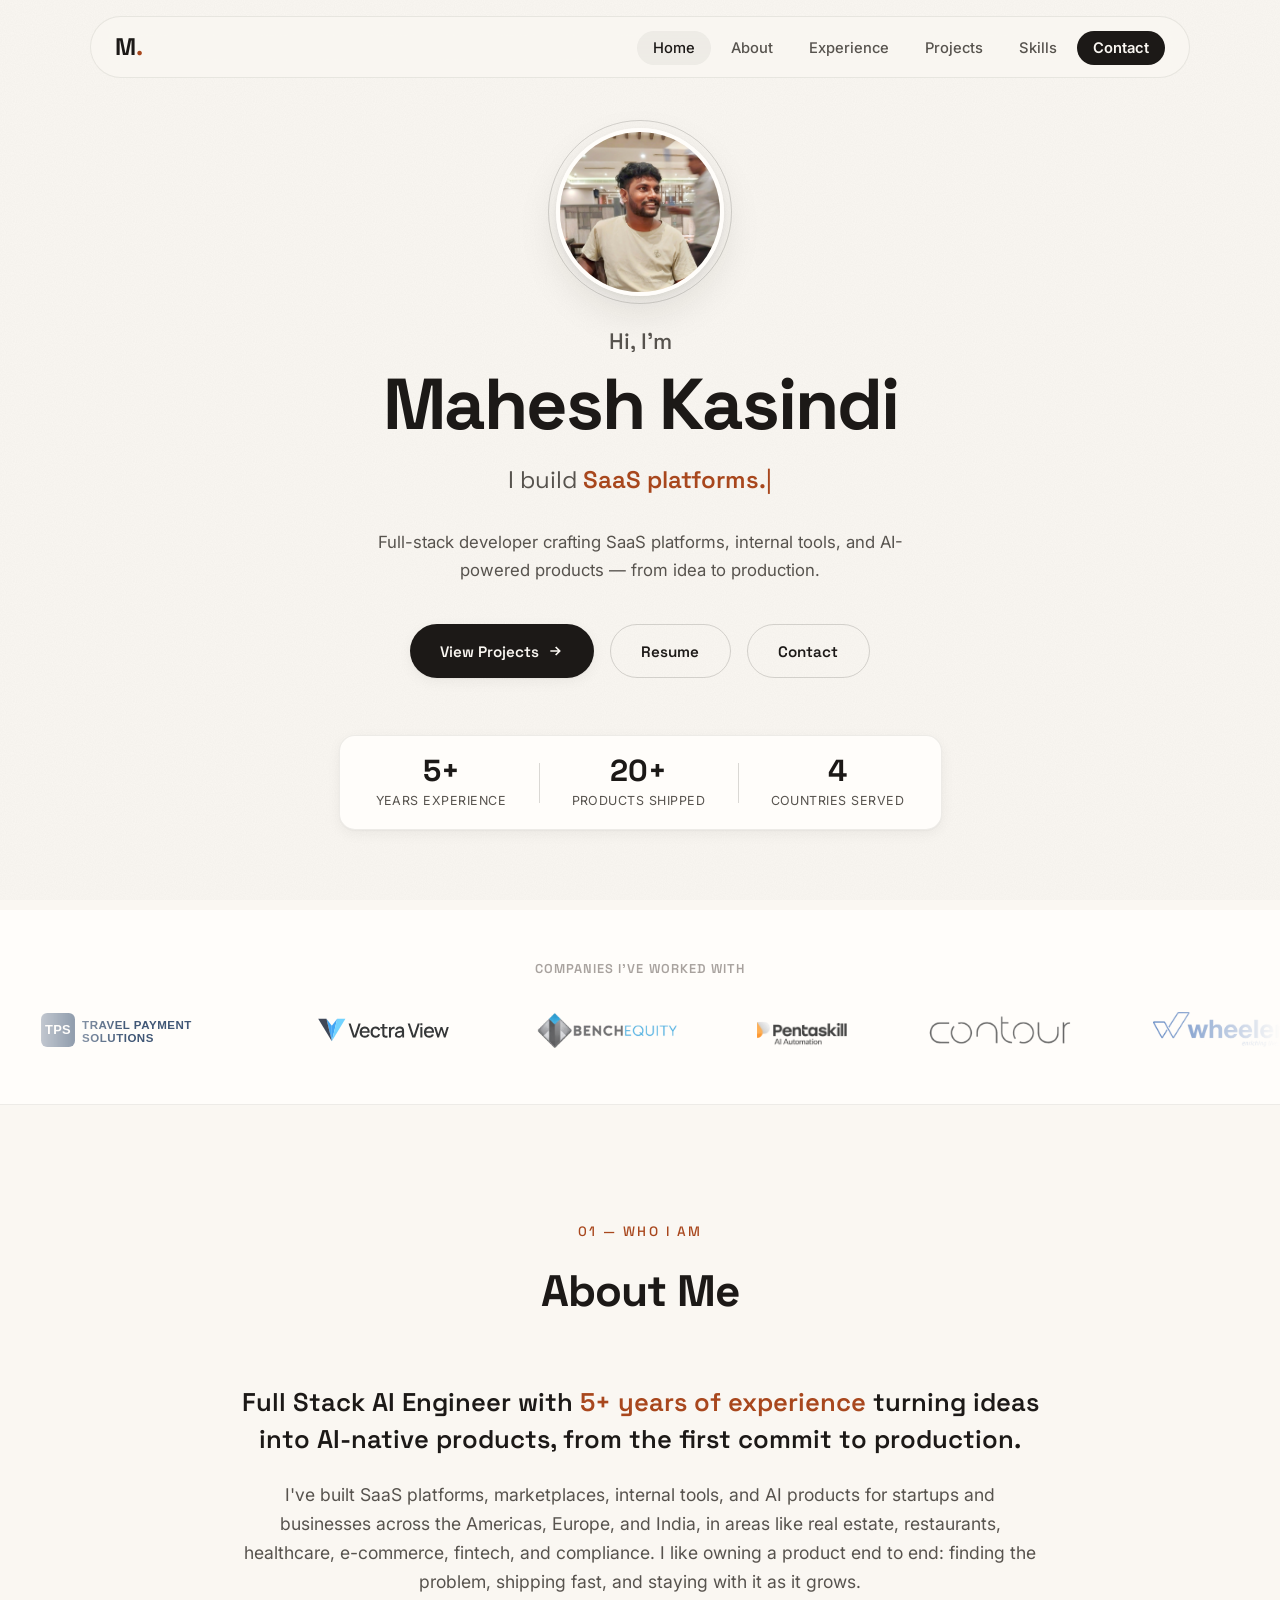
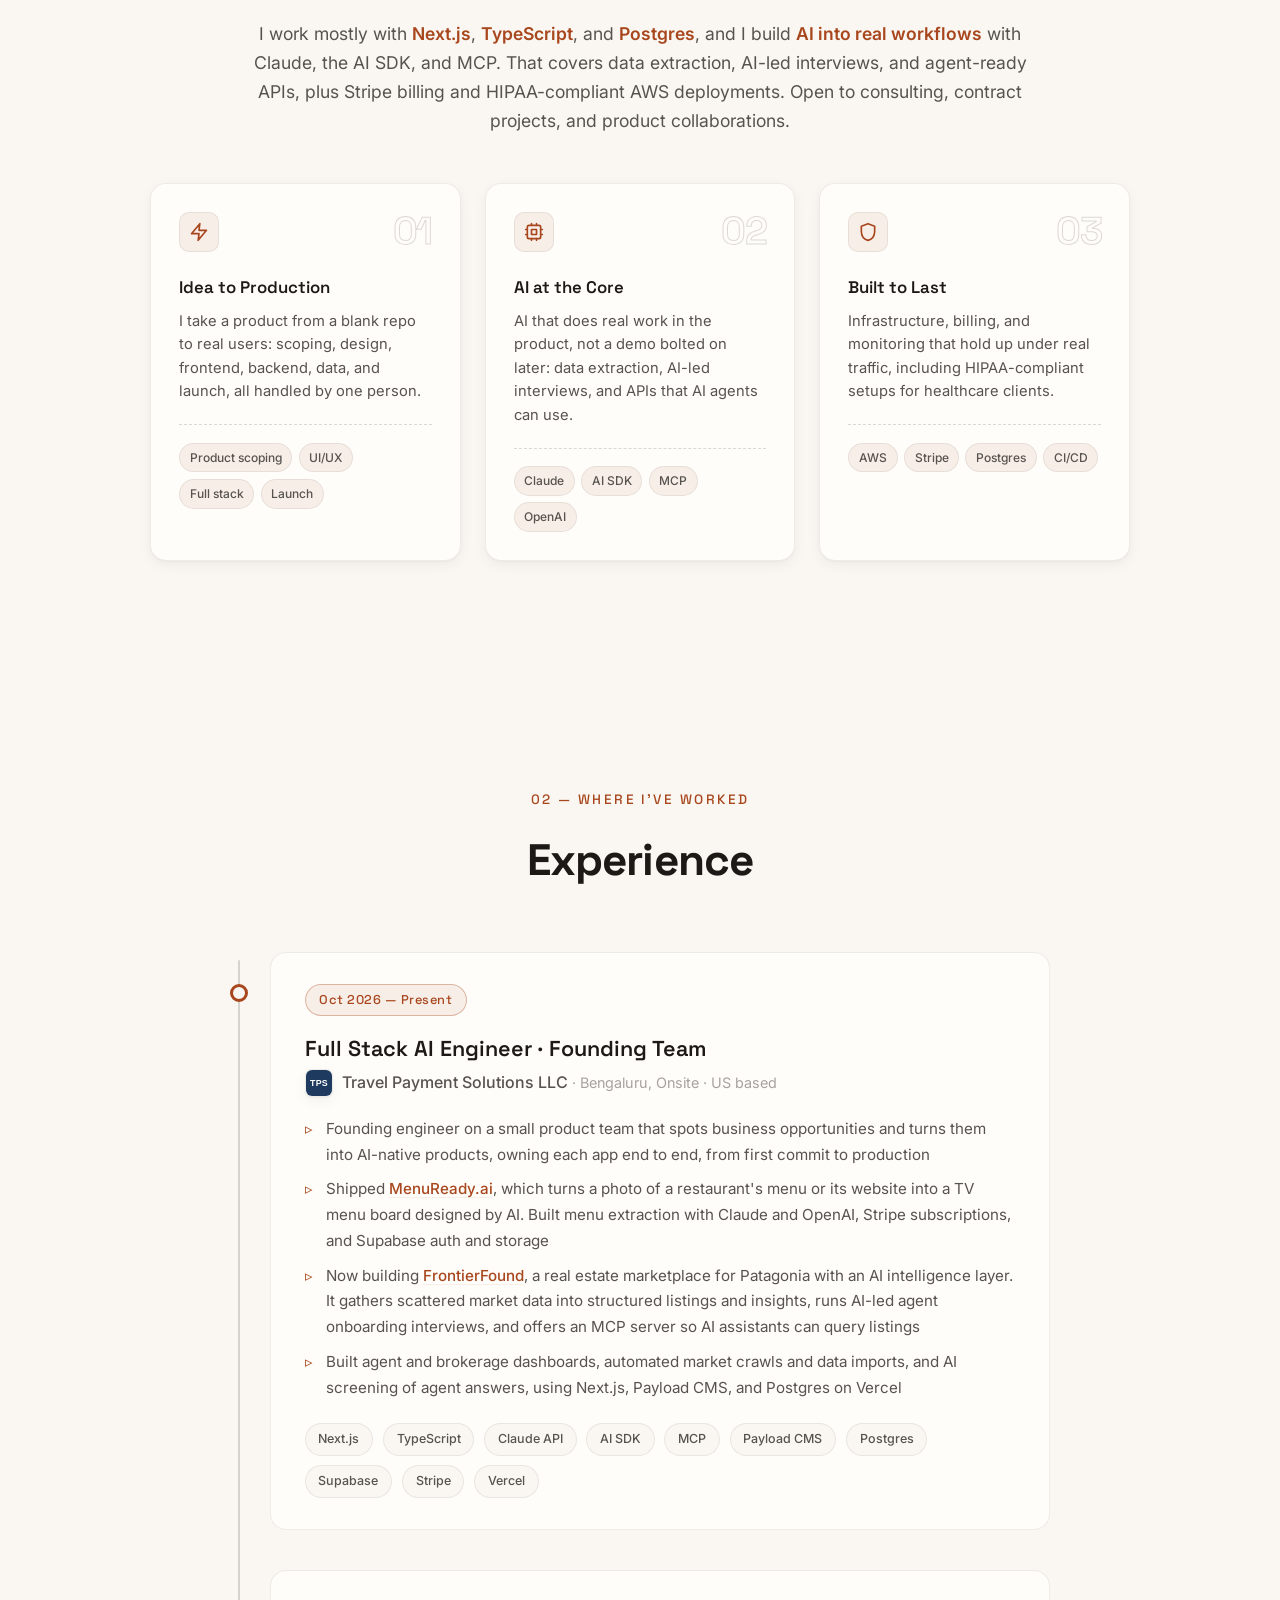
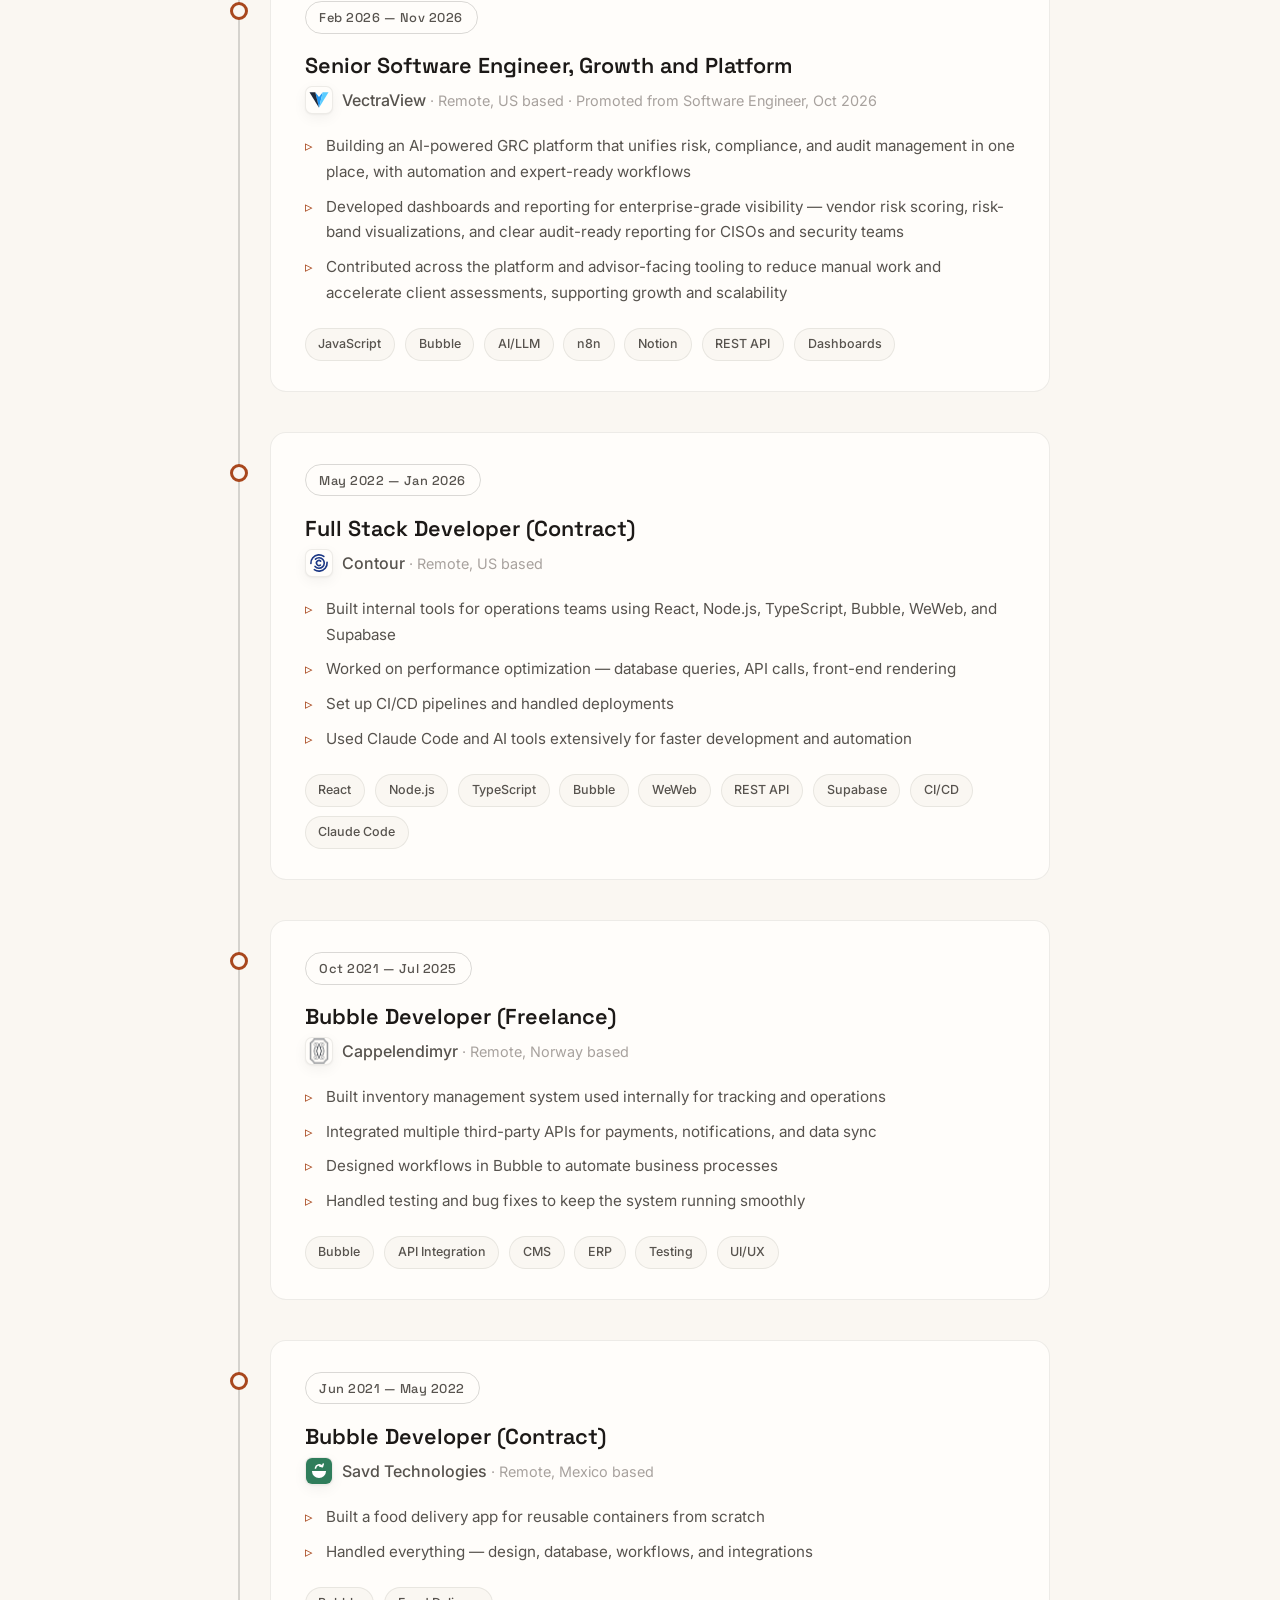
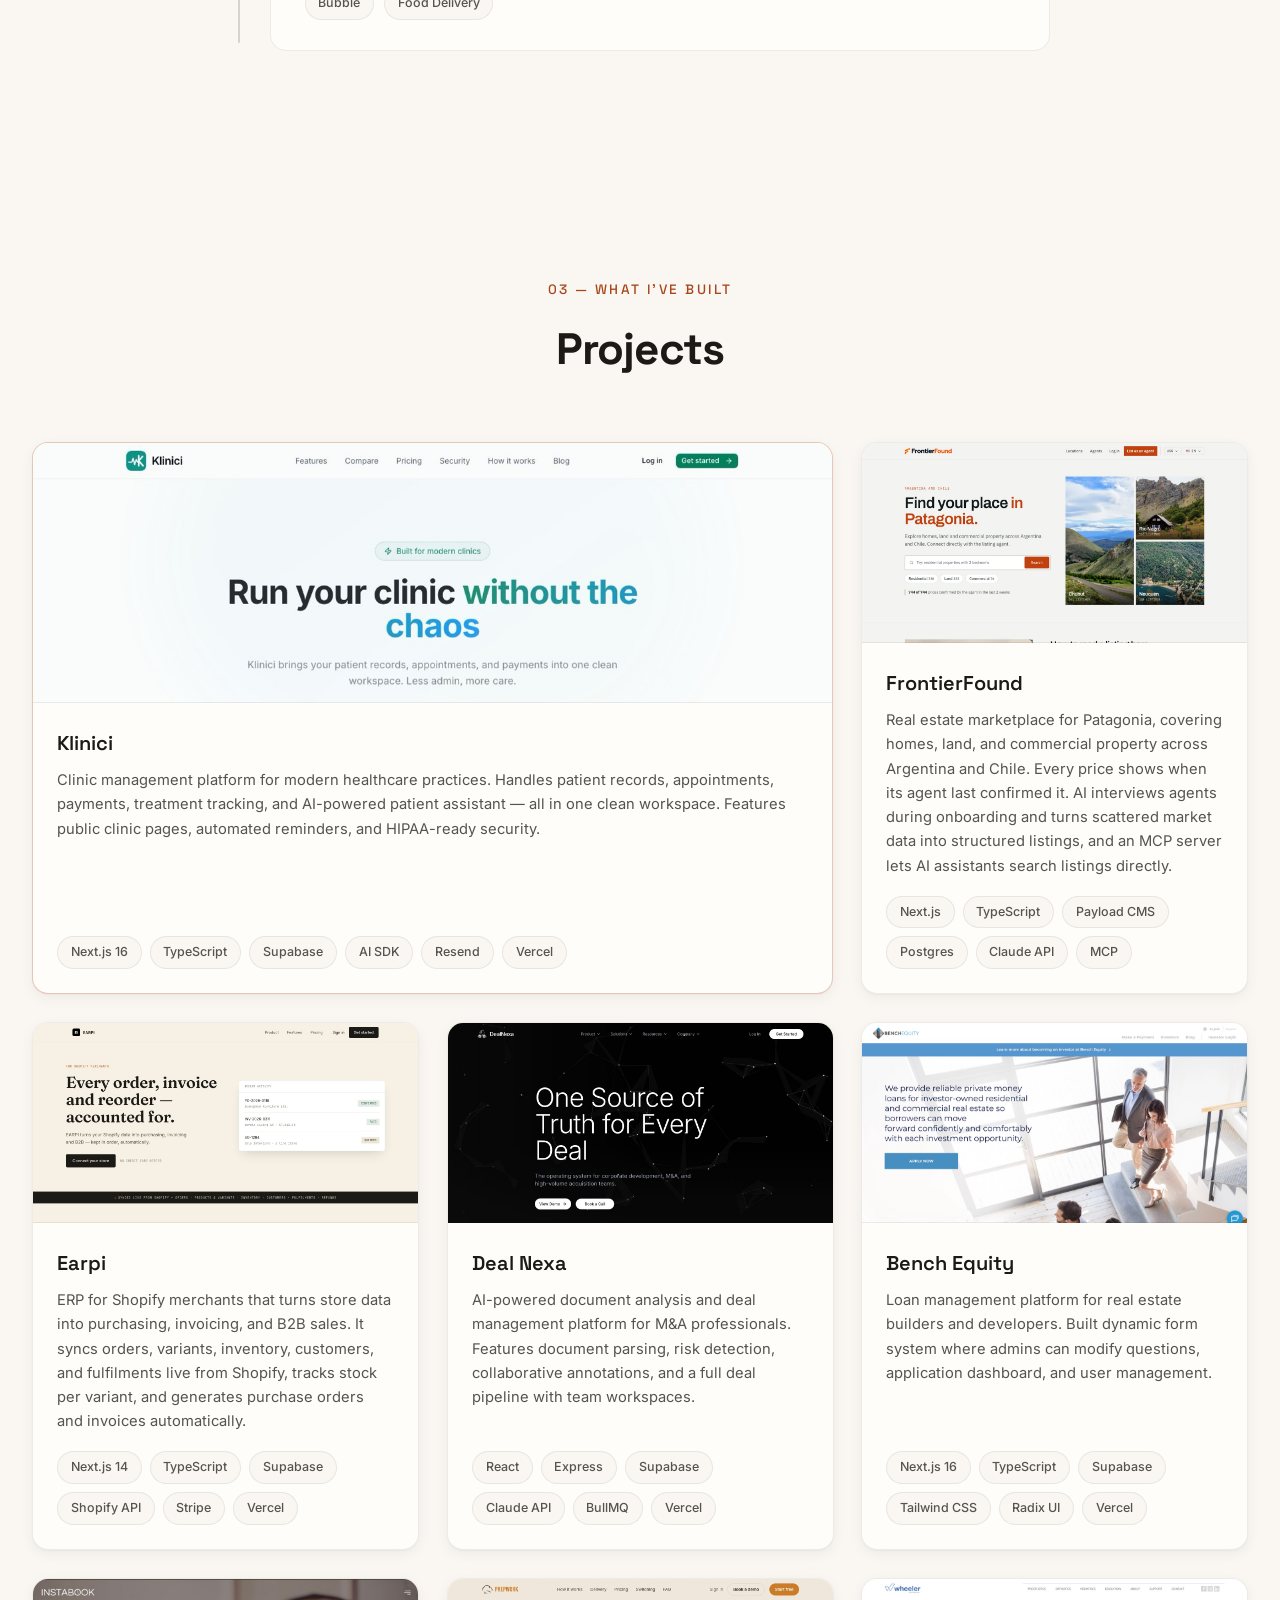
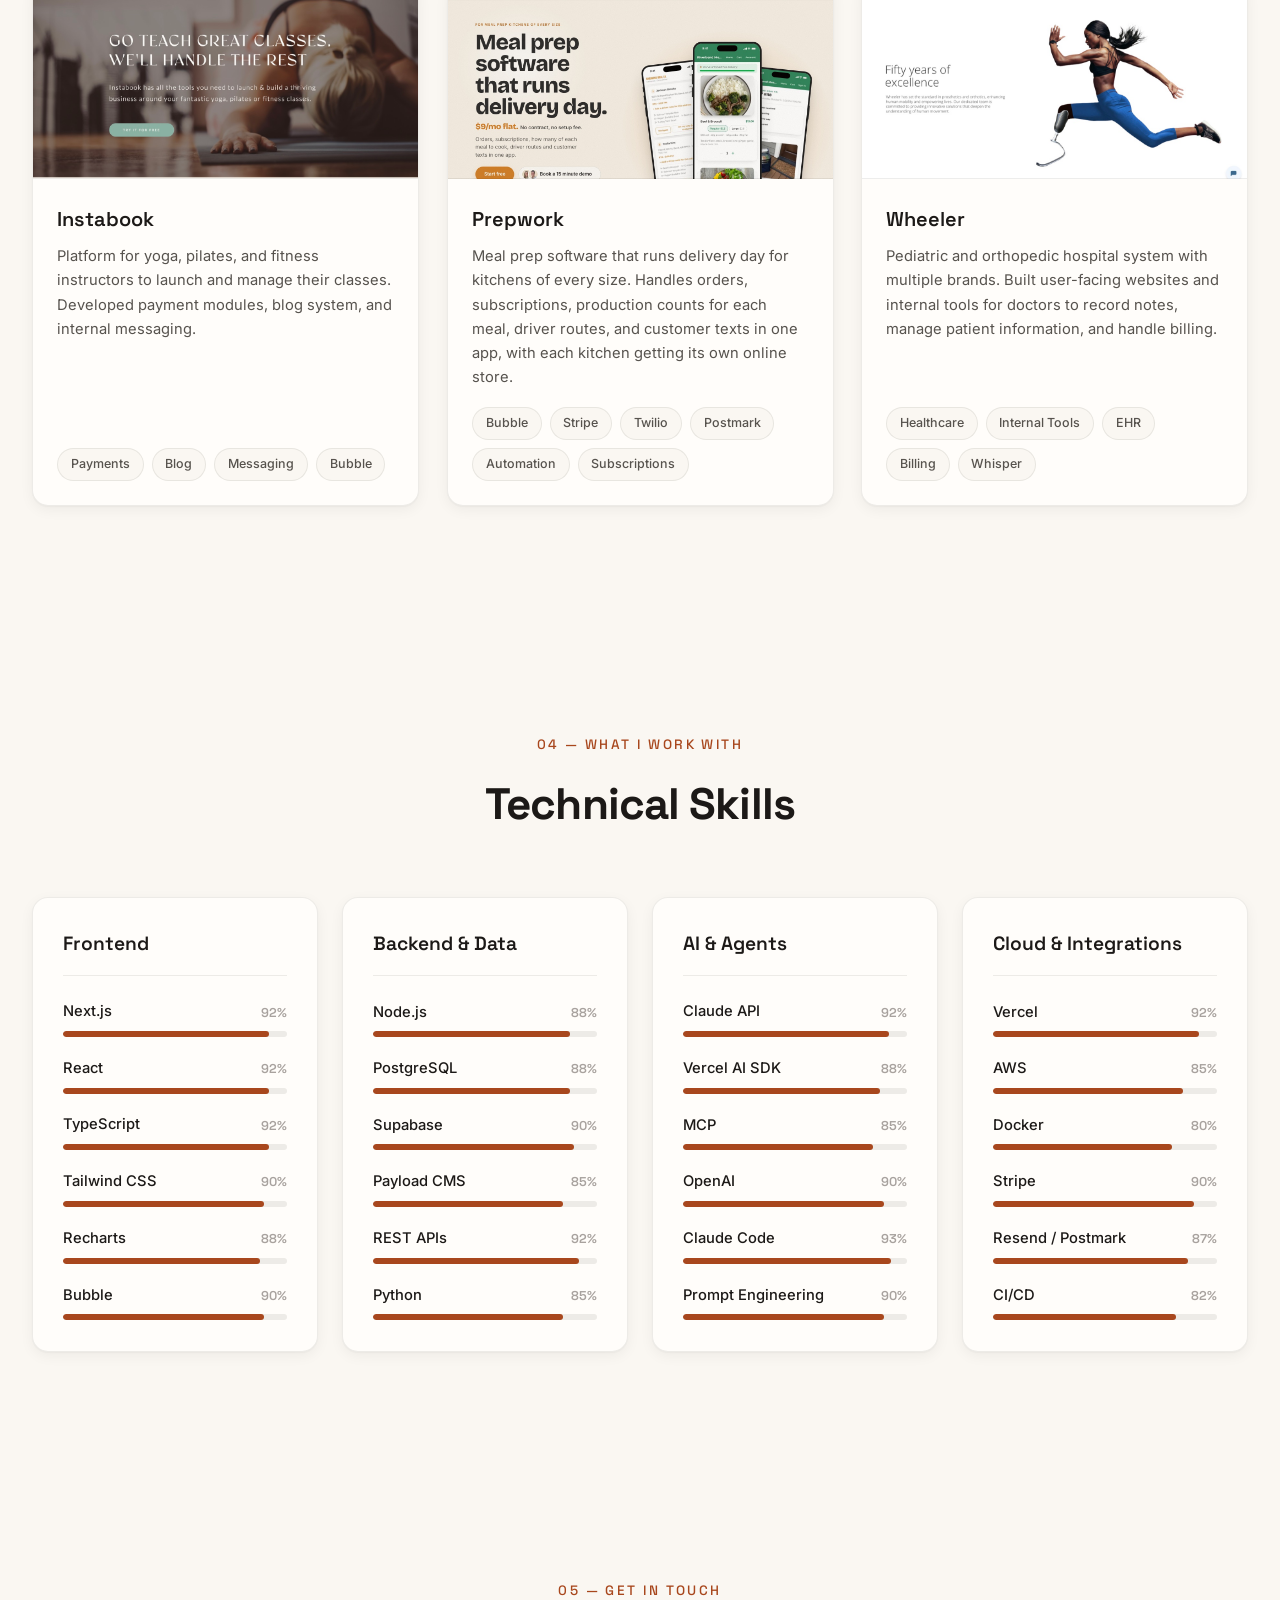
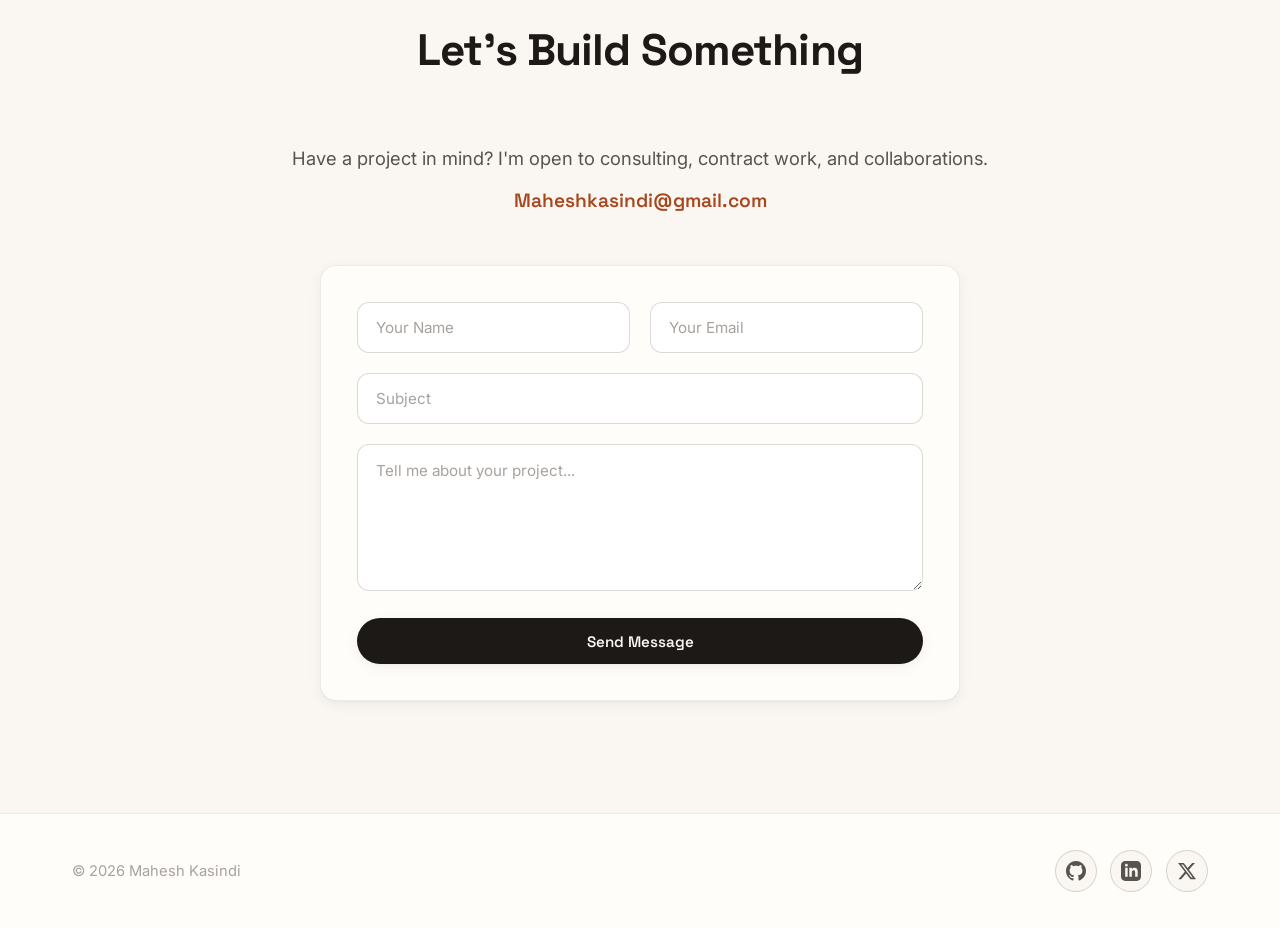
==== commit 645c3f40: "Update portfolio for new role, projects, and resume - Add Full Stack AI Engineer role at Travel Paym" ====
--- a/index.html
+++ b/index.html
@@ -11,7 +11,7 @@
     <link rel="preconnect" href="https://fonts.googleapis.com">
     <link rel="preconnect" href="https://fonts.gstatic.com" crossorigin>
     <link href="https://fonts.googleapis.com/css2?family=Space+Grotesk:wght@400;500;600;700&family=Inter:wght@400;500;600&display=swap" rel="stylesheet">
-    <link rel="stylesheet" href="styles.css">
+    <link rel="stylesheet" href="styles.css?v=20261119f">
 </head>
 <body>
     <!-- Scroll Progress Indicator -->
@@ -52,10 +52,6 @@
                 </div>
             </div>
 
-            <div class="availability-badge reveal">
-                <span class="pulse-dot"></span>
-                Available for projects
-            </div>
 
             <h1 class="hero-title">
                 <span class="hero-greeting">Hi, I'm</span>
@@ -88,49 +84,47 @@
                 </div>
                 <div class="stat-divider"></div>
                 <div class="stat">
-                    <span class="stat-number" data-count="15" data-suffix="+">0</span>
-                    <span class="stat-label">Projects Shipped</span>
+                    <span class="stat-number" data-count="20" data-suffix="+">0</span>
+                    <span class="stat-label">Products Shipped</span>
                 </div>
                 <div class="stat-divider"></div>
                 <div class="stat">
-                    <span class="stat-number" data-count="3" data-suffix="+">0</span>
+                    <span class="stat-number" data-count="4" data-suffix="">0</span>
                     <span class="stat-label">Countries Served</span>
                 </div>
             </div>
         </div>
 
-        <a href="#about" class="scroll-indicator" aria-label="Scroll down">
-            <div class="scroll-mouse"><div class="scroll-wheel"></div></div>
-        </a>
     </section>
 
-    <!-- Tech Marquee -->
-    <div class="marquee" aria-hidden="true">
-        <div class="marquee-track">
-            <span>Next.js</span><span class="marquee-dot">✦</span>
-            <span>TypeScript</span><span class="marquee-dot">✦</span>
-            <span>React</span><span class="marquee-dot">✦</span>
-            <span>Supabase</span><span class="marquee-dot">✦</span>
-            <span>PostgreSQL</span><span class="marquee-dot">✦</span>
-            <span>AWS</span><span class="marquee-dot">✦</span>
-            <span>Claude API</span><span class="marquee-dot">✦</span>
-            <span>Stripe</span><span class="marquee-dot">✦</span>
-            <span>Shopify</span><span class="marquee-dot">✦</span>
-            <span>Docker</span><span class="marquee-dot">✦</span>
-            <span>Vercel</span><span class="marquee-dot">✦</span>
-            <span>Tailwind CSS</span><span class="marquee-dot">✦</span>
-            <span>Next.js</span><span class="marquee-dot">✦</span>
-            <span>TypeScript</span><span class="marquee-dot">✦</span>
-            <span>React</span><span class="marquee-dot">✦</span>
-            <span>Supabase</span><span class="marquee-dot">✦</span>
-            <span>PostgreSQL</span><span class="marquee-dot">✦</span>
-            <span>AWS</span><span class="marquee-dot">✦</span>
-            <span>Claude API</span><span class="marquee-dot">✦</span>
-            <span>Stripe</span><span class="marquee-dot">✦</span>
-            <span>Shopify</span><span class="marquee-dot">✦</span>
-            <span>Docker</span><span class="marquee-dot">✦</span>
-            <span>Vercel</span><span class="marquee-dot">✦</span>
-            <span>Tailwind CSS</span><span class="marquee-dot">✦</span>
+    <!-- Companies Marquee -->
+    <div class="brands">
+        <p class="brands-label">Companies I've worked with</p>
+        <div class="brands-track-wrap" aria-hidden="true">
+            <div class="brands-track">
+                <div class="brands-set">
+                    <img src="brands/TravelPaymentSolutions.svg" alt="Travel Payment Solutions" loading="lazy">
+                    <img src="brands/VectraView.svg" alt="VectraView" loading="lazy">
+                    <img src="brands/Bench.avif" alt="Bench" loading="lazy">
+                    <img src="brands/Pentaskill.avif" alt="Pentaskill" loading="lazy">
+                    <img src="brands/Contour.avif" alt="Contour" loading="lazy">
+                    <img src="brands/Wheeler.avif" alt="Wheeler" loading="lazy">
+                    <img src="brands/Instabook.png" alt="Instabook" class="brand-invert" loading="lazy">
+                    <img src="brands/Bonding.png" alt="Bonding Solutions" loading="lazy">
+                    <img src="brands/Cappelendimyr.avif" alt="Cappelendimyr" class="brand-small" loading="lazy">
+                </div>
+                <div class="brands-set">
+                    <img src="brands/TravelPaymentSolutions.svg" alt="" loading="lazy">
+                    <img src="brands/VectraView.svg" alt="" loading="lazy">
+                    <img src="brands/Bench.avif" alt="" loading="lazy">
+                    <img src="brands/Pentaskill.avif" alt="" loading="lazy">
+                    <img src="brands/Contour.avif" alt="" loading="lazy">
+                    <img src="brands/Wheeler.avif" alt="" loading="lazy">
+                    <img src="brands/Instabook.png" alt="" class="brand-invert" loading="lazy">
+                    <img src="brands/Bonding.png" alt="" loading="lazy">
+                    <img src="brands/Cappelendimyr.avif" alt="" class="brand-small" loading="lazy">
+                </div>
+            </div>
         </div>
     </div>
 
@@ -144,33 +138,66 @@
             <div class="about-content">
                 <div class="about-text reveal">
                     <p class="about-intro">
-                        Full-stack developer with <mark>5+ years of experience</mark> building SaaS platforms, internal tools, and AI-powered applications.
+                        Full Stack AI Engineer with <mark>5+ years of experience</mark> turning ideas into AI-native products, from the first commit to production.
                     </p>
                     <p>
-                        I build products end-to-end — from <mark>Next.js</mark> and <mark>React</mark> frontends to <mark>Supabase</mark> and <mark>PostgreSQL</mark> backends, with cloud infrastructure on AWS and Vercel.
-                        Recent work includes a Shopify ERP dashboard, an AI-powered document analysis platform using Claude API, and a loan management system with dynamic forms and multilingual support.
+                        I've built SaaS platforms, marketplaces, internal tools, and AI products for startups and businesses across the Americas, Europe, and India, in areas like real estate, restaurants, healthcare, e-commerce, fintech, and compliance.
+                        I like owning a product end to end: finding the problem, shipping fast, and staying with it as it grows.
                     </p>
                     <p>
-                        I integrate <mark>AI into real workflows</mark>, ship fast with TypeScript and modern frameworks, and handle everything from Stripe billing to HIPAA-compliant AWS deployments.
+                        I work mostly with <mark>Next.js</mark>, <mark>TypeScript</mark>, and <mark>Postgres</mark>, and I build <mark>AI into real workflows</mark> with Claude, the AI SDK, and MCP. That covers data extraction, AI-led interviews, and agent-ready APIs, plus Stripe billing and HIPAA-compliant AWS deployments.
                         Open to consulting, contract projects, and product collaborations.
                     </p>
                 </div>
                 <div class="about-cards">
-                    <div class="about-card reveal" data-spotlight>
-                        <div class="about-card-icon">⚡</div>
-                        <h3>End-to-End Delivery</h3>
-                        <p>From design to deployment — frontend, backend, database, and infra handled in one place.</p>
-                    </div>
-                    <div class="about-card reveal" data-spotlight>
-                        <div class="about-card-icon">🤖</div>
-                        <h3>AI-Native Products</h3>
-                        <p>Claude API, OpenAI, and Whisper wired into real business workflows, not demos.</p>
-                    </div>
-                    <div class="about-card reveal" data-spotlight>
-                        <div class="about-card-icon">🔒</div>
-                        <h3>Production Grade</h3>
-                        <p>HIPAA-compliant AWS setups, Stripe billing, CI/CD pipelines, and monitoring.</p>
-                    </div>
+                    <article class="about-card reveal" data-spotlight>
+                        <div class="about-card-top">
+                            <div class="about-card-icon">
+                                <svg width="20" height="20" viewBox="0 0 24 24" fill="none" stroke="currentColor" stroke-width="2" stroke-linecap="round" stroke-linejoin="round"><path d="M13 2 3 14h9l-1 8 10-12h-9l1-8z"/></svg>
+                            </div>
+                            <span class="about-card-index">01</span>
+                        </div>
+                        <h3>Idea to Production</h3>
+                        <p>I take a product from a blank repo to real users: scoping, design, frontend, backend, data, and launch, all handled by one person.</p>
+                        <ul class="about-card-chips">
+                            <li>Product scoping</li>
+                            <li>UI/UX</li>
+                            <li>Full stack</li>
+                            <li>Launch</li>
+                        </ul>
+                    </article>
+                    <article class="about-card reveal" data-spotlight>
+                        <div class="about-card-top">
+                            <div class="about-card-icon">
+                                <svg width="20" height="20" viewBox="0 0 24 24" fill="none" stroke="currentColor" stroke-width="2" stroke-linecap="round" stroke-linejoin="round"><rect x="4" y="4" width="16" height="16" rx="2"/><rect x="9" y="9" width="6" height="6"/><path d="M9 2v2M15 2v2M9 20v2M15 20v2M2 9h2M2 15h2M20 9h2M20 15h2"/></svg>
+                            </div>
+                            <span class="about-card-index">02</span>
+                        </div>
+                        <h3>AI at the Core</h3>
+                        <p>AI that does real work in the product, not a demo bolted on later: data extraction, AI-led interviews, and APIs that AI agents can use.</p>
+                        <ul class="about-card-chips">
+                            <li>Claude</li>
+                            <li>AI SDK</li>
+                            <li>MCP</li>
+                            <li>OpenAI</li>
+                        </ul>
+                    </article>
+                    <article class="about-card reveal" data-spotlight>
+                        <div class="about-card-top">
+                            <div class="about-card-icon">
+                                <svg width="20" height="20" viewBox="0 0 24 24" fill="none" stroke="currentColor" stroke-width="2" stroke-linecap="round" stroke-linejoin="round"><path d="M12 2 4 5v6c0 5.5 3.4 9.7 8 11 4.6-1.3 8-5.5 8-11V5l-8-3z"/></svg>
+                            </div>
+                            <span class="about-card-index">03</span>
+                        </div>
+                        <h3>Built to Last</h3>
+                        <p>Infrastructure, billing, and monitoring that hold up under real traffic, including HIPAA-compliant setups for healthcare clients.</p>
+                        <ul class="about-card-chips">
+                            <li>AWS</li>
+                            <li>Stripe</li>
+                            <li>Postgres</li>
+                            <li>CI/CD</li>
+                        </ul>
+                    </article>
                 </div>
             </div>
         </div>
@@ -188,27 +215,52 @@
                     <div class="timeline-marker"><span class="timeline-dot"></span></div>
                     <div class="experience-content" data-spotlight>
                         <div class="experience-header">
-                            <span class="date-badge current">Feb 2026 — Present</span>
-                            <h3 class="experience-title">Founder &amp; Full Stack Developer</h3>
-                            <p class="experience-company">DevMahesh <span class="experience-location">· Remote</span></p>
+                            <span class="date-badge current">Oct 2026 — Present</span>
+                            <h3 class="experience-title">Full Stack AI Engineer · Founding Team</h3>
+                            <p class="experience-company"><span class="company-logo"><img src="brands/TPS-mark.svg" alt="" loading="lazy"></span>Travel Payment Solutions LLC <span class="experience-location">· Bengaluru, Onsite · US based</span></p>
                         </div>
                         <ul class="experience-description">
-                            <li>Founded a solo dev agency building full-stack web apps, SaaS platforms, and internal tools for clients across healthcare, e-commerce, and fintech</li>
-                            <li>Built products like Klinici (clinic management), Freel (freelance platform), Earph (Shopify ERP), Bench Equity (loan management), Deal Nexa (AI document analysis), and VectraView using Next.js, Supabase, and Claude API</li>
-                            <li>Managed AWS infrastructure — EC2, HIPAA-compliant VPC, RDS Postgres, S3, Docker deployments, and patient portals for healthcare clients</li>
-                            <li>Integrated Stripe payments, Shopify webhooks, Resend emails, and AI-powered features across multiple client projects</li>
+                            <li>Founding engineer on a small product team that spots business opportunities and turns them into AI-native products, owning each app end to end, from first commit to production</li>
+                            <li>Shipped <a href="https://www.menuready.ai" target="_blank" rel="noopener noreferrer">MenuReady.ai</a>, which turns a photo of a restaurant's menu or its website into a TV menu board designed by AI. Built menu extraction with Claude and OpenAI, Stripe subscriptions, and Supabase auth and storage</li>
+                            <li>Now building <a href="https://www.frontierfound.com" target="_blank" rel="noopener noreferrer">FrontierFound</a>, a real estate marketplace for Patagonia with an AI intelligence layer. It gathers scattered market data into structured listings and insights, runs AI-led agent onboarding interviews, and offers an MCP server so AI assistants can query listings</li>
+                            <li>Built agent and brokerage dashboards, automated market crawls and data imports, and AI screening of agent answers, using Next.js, Payload CMS, and Postgres on Vercel</li>
                         </ul>
                         <div class="experience-tags">
                             <span class="tag">Next.js</span>
                             <span class="tag">TypeScript</span>
-                            <span class="tag">React</span>
+                            <span class="tag">Claude API</span>
+                            <span class="tag">AI SDK</span>
+                            <span class="tag">MCP</span>
+                            <span class="tag">Payload CMS</span>
+                            <span class="tag">Postgres</span>
                             <span class="tag">Supabase</span>
-                            <span class="tag">AWS</span>
-                            <span class="tag">Claude API</span>
                             <span class="tag">Stripe</span>
-                            <span class="tag">Shopify API</span>
-                            <span class="tag">Docker</span>
                             <span class="tag">Vercel</span>
+                        </div>
+                    </div>
+                </div>
+
+                <div class="experience-item reveal">
+                    <div class="timeline-marker"><span class="timeline-dot"></span></div>
+                    <div class="experience-content" data-spotlight>
+                        <div class="experience-header">
+                            <span class="date-badge">Feb 2026 — Nov 2026</span>
+                            <h3 class="experience-title">Senior Software Engineer, Growth and Platform</h3>
+                            <p class="experience-company"><span class="company-logo company-logo--light"><img src="brands/VectraView-mark.svg" alt="" loading="lazy"></span>VectraView <span class="experience-location">· Remote, US based · Promoted from Software Engineer, Oct 2026</span></p>
+                        </div>
+                        <ul class="experience-description">
+                            <li>Building an AI-powered GRC platform that unifies risk, compliance, and audit management in one place, with automation and expert-ready workflows</li>
+                            <li>Developed dashboards and reporting for enterprise-grade visibility — vendor risk scoring, risk-band visualizations, and clear audit-ready reporting for CISOs and security teams</li>
+                            <li>Contributed across the platform and advisor-facing tooling to reduce manual work and accelerate client assessments, supporting growth and scalability</li>
+                        </ul>
+                        <div class="experience-tags">
+                            <span class="tag">JavaScript</span>
+                            <span class="tag">Bubble</span>
+                            <span class="tag">AI/LLM</span>
+                            <span class="tag">n8n</span>
+                            <span class="tag">Notion</span>
+                            <span class="tag">REST API</span>
+                            <span class="tag">Dashboards</span>
                         </div>
                     </div>
                 </div>
@@ -219,7 +271,7 @@
                         <div class="experience-header">
                             <span class="date-badge">May 2022 — Jan 2026</span>
                             <h3 class="experience-title">Full Stack Developer (Contract)</h3>
-                            <p class="experience-company">Contour <span class="experience-location">· Remote, US based</span></p>
+                            <p class="experience-company"><span class="company-logo company-logo--light"><img src="brands/Contour-mark.svg" alt="" loading="lazy"></span>Contour <span class="experience-location">· Remote, US based</span></p>
                         </div>
                         <ul class="experience-description">
                             <li>Built internal tools for operations teams using React, Node.js, TypeScript, Bubble, WeWeb, and Supabase</li>
@@ -247,7 +299,7 @@
                         <div class="experience-header">
                             <span class="date-badge">Oct 2021 — Jul 2025</span>
                             <h3 class="experience-title">Bubble Developer (Freelance)</h3>
-                            <p class="experience-company">Cappelendimyr <span class="experience-location">· Remote, Norway based</span></p>
+                            <p class="experience-company"><span class="company-logo company-logo--tight"><img src="brands/Cappelendimyr-mark.png" alt="" loading="lazy"></span>Cappelendimyr <span class="experience-location">· Remote, Norway based</span></p>
                         </div>
                         <ul class="experience-description">
                             <li>Built inventory management system used internally for tracking and operations</li>
@@ -272,7 +324,7 @@
                         <div class="experience-header">
                             <span class="date-badge">Jun 2021 — May 2022</span>
                             <h3 class="experience-title">Bubble Developer (Contract)</h3>
-                            <p class="experience-company">Savd Technologies <span class="experience-location">· Remote, Mexico based</span></p>
+                            <p class="experience-company"><span class="company-logo"><img src="brands/Savd-mark.svg" alt="" loading="lazy"></span>Savd Technologies <span class="experience-location">· Remote, Mexico based</span></p>
                         </div>
                         <ul class="experience-description">
                             <li>Built a food delivery app for reusable containers from scratch</li>
@@ -320,37 +372,37 @@
                 </div>
 
                 <div class="project-card reveal" data-spotlight data-tilt>
-                    <div class="project-image" style="background-image: url('freel-preview.jpg');">
+                    <div class="project-image" style="background-image: url('frontierfound.jpg');">
                         <div class="project-overlay">
-                            <a href="https://usefreel.com" target="_blank" rel="noopener noreferrer" class="project-link">Visit Site ↗</a>
+                            <a href="https://www.frontierfound.com" target="_blank" rel="noopener noreferrer" class="project-link">Visit Site ↗</a>
                         </div>
                     </div>
                     <div class="project-info">
-                        <h3 class="project-title">Freel — Freelance Platform</h3>
+                        <h3 class="project-title">FrontierFound</h3>
                         <p class="project-description">
-                            Comprehensive SaaS platform for freelance developers to manage projects, track time, generate invoices, and showcase portfolios. Built with serverless architecture, real-time database, and AI-powered development workflow.
+                            Real estate marketplace for Patagonia, covering homes, land, and commercial property across Argentina and Chile. Every price shows when its agent last confirmed it. AI interviews agents during onboarding and turns scattered market data into structured listings, and an MCP server lets AI assistants search listings directly.
                         </p>
                         <div class="project-tags">
-                            <span class="tag">Next.js 15</span>
+                            <span class="tag">Next.js</span>
                             <span class="tag">TypeScript</span>
-                            <span class="tag">Supabase</span>
-                            <span class="tag">AWS Lambda</span>
-                            <span class="tag">Vercel</span>
-                            <span class="tag">Tailwind CSS</span>
+                            <span class="tag">Payload CMS</span>
+                            <span class="tag">Postgres</span>
+                            <span class="tag">Claude API</span>
+                            <span class="tag">MCP</span>
                         </div>
                     </div>
                 </div>
 
                 <div class="project-card reveal" data-spotlight data-tilt>
-                    <div class="project-image" style="background-image: url('earph.jpg');">
+                    <div class="project-image" style="background-image: url('earpi.jpg');">
                         <div class="project-overlay">
-                            <a href="https://nobroadband.com" target="_blank" rel="noopener noreferrer" class="project-link">Visit Site ↗</a>
+                            <a href="https://earpi.io" target="_blank" rel="noopener noreferrer" class="project-link">Visit Site ↗</a>
                         </div>
                     </div>
                     <div class="project-info">
-                        <h3 class="project-title">Earph</h3>
+                        <h3 class="project-title">Earpi</h3>
                         <p class="project-description">
-                            Shopify ERP dashboard that syncs orders, products, inventory, and customers in real time. Features AI-powered queries, PDF invoicing, and Stripe billing.
+                            ERP for Shopify merchants that turns store data into purchasing, invoicing, and B2B sales. It syncs orders, variants, inventory, customers, and fulfilments live from Shopify, tracks stock per variant, and generates purchase orders and invoices automatically.
                         </p>
                         <div class="project-tags">
                             <span class="tag">Next.js 14</span>
@@ -428,7 +480,7 @@
                 </div>
 
                 <div class="project-card reveal" data-spotlight data-tilt>
-                    <div class="project-image" style="background-image: url('prepwork.jpg');">
+                    <div class="project-image" style="background-image: url('prepwork-new.jpg');">
                         <div class="project-overlay">
                             <a href="https://prepwork.io" target="_blank" rel="noopener noreferrer" class="project-link">Visit Site ↗</a>
                         </div>
@@ -436,7 +488,7 @@
                     <div class="project-info">
                         <h3 class="project-title">Prepwork</h3>
                         <p class="project-description">
-                            Food delivery platform for home chefs in the US. Automates orders, payments, subscriptions, and customer communication for meal prep businesses.
+                            Meal prep software that runs delivery day for kitchens of every size. Handles orders, subscriptions, production counts for each meal, driver routes, and customer texts in one app, with each kitchen getting its own online store.
                         </p>
                         <div class="project-tags">
                             <span class="tag">Bubble</span>
@@ -482,121 +534,121 @@
             </div>
             <div class="skills-grid">
                 <div class="skill-category reveal" data-spotlight>
-                    <h3 class="category-title">Frontend Dev</h3>
+                    <h3 class="category-title">Frontend</h3>
                     <div class="skill-items">
+                        <div class="skill-item">
+                            <div class="skill-head"><span class="skill-name">Next.js</span><span class="skill-percent">92%</span></div>
+                            <div class="skill-bar"><div class="skill-progress" data-progress="92"></div></div>
+                        </div>
+                        <div class="skill-item">
+                            <div class="skill-head"><span class="skill-name">React</span><span class="skill-percent">92%</span></div>
+                            <div class="skill-bar"><div class="skill-progress" data-progress="92"></div></div>
+                        </div>
+                        <div class="skill-item">
+                            <div class="skill-head"><span class="skill-name">TypeScript</span><span class="skill-percent">92%</span></div>
+                            <div class="skill-bar"><div class="skill-progress" data-progress="92"></div></div>
+                        </div>
+                        <div class="skill-item">
+                            <div class="skill-head"><span class="skill-name">Tailwind CSS</span><span class="skill-percent">90%</span></div>
+                            <div class="skill-bar"><div class="skill-progress" data-progress="90"></div></div>
+                        </div>
+                        <div class="skill-item">
+                            <div class="skill-head"><span class="skill-name">Recharts</span><span class="skill-percent">88%</span></div>
+                            <div class="skill-bar"><div class="skill-progress" data-progress="88"></div></div>
+                        </div>
                         <div class="skill-item">
                             <div class="skill-head"><span class="skill-name">Bubble</span><span class="skill-percent">90%</span></div>
                             <div class="skill-bar"><div class="skill-progress" data-progress="90"></div></div>
                         </div>
-                        <div class="skill-item">
-                            <div class="skill-head"><span class="skill-name">TypeScript</span><span class="skill-percent">90%</span></div>
+                    </div>
+                </div>
+
+                <div class="skill-category reveal" data-spotlight>
+                    <h3 class="category-title">Backend &amp; Data</h3>
+                    <div class="skill-items">
+                        <div class="skill-item">
+                            <div class="skill-head"><span class="skill-name">Node.js</span><span class="skill-percent">88%</span></div>
+                            <div class="skill-bar"><div class="skill-progress" data-progress="88"></div></div>
+                        </div>
+                        <div class="skill-item">
+                            <div class="skill-head"><span class="skill-name">PostgreSQL</span><span class="skill-percent">88%</span></div>
+                            <div class="skill-bar"><div class="skill-progress" data-progress="88"></div></div>
+                        </div>
+                        <div class="skill-item">
+                            <div class="skill-head"><span class="skill-name">Supabase</span><span class="skill-percent">90%</span></div>
                             <div class="skill-bar"><div class="skill-progress" data-progress="90"></div></div>
                         </div>
                         <div class="skill-item">
-                            <div class="skill-head"><span class="skill-name">JavaScript</span><span class="skill-percent">92%</span></div>
+                            <div class="skill-head"><span class="skill-name">Payload CMS</span><span class="skill-percent">85%</span></div>
+                            <div class="skill-bar"><div class="skill-progress" data-progress="85"></div></div>
+                        </div>
+                        <div class="skill-item">
+                            <div class="skill-head"><span class="skill-name">REST APIs</span><span class="skill-percent">92%</span></div>
                             <div class="skill-bar"><div class="skill-progress" data-progress="92"></div></div>
                         </div>
                         <div class="skill-item">
-                            <div class="skill-head"><span class="skill-name">HTML/CSS</span><span class="skill-percent">95%</span></div>
-                            <div class="skill-bar"><div class="skill-progress" data-progress="95"></div></div>
-                        </div>
-                        <div class="skill-item">
-                            <div class="skill-head"><span class="skill-name">Tailwind CSS</span><span class="skill-percent">88%</span></div>
+                            <div class="skill-head"><span class="skill-name">Python</span><span class="skill-percent">85%</span></div>
+                            <div class="skill-bar"><div class="skill-progress" data-progress="85"></div></div>
+                        </div>
+                    </div>
+                </div>
+
+                <div class="skill-category reveal" data-spotlight>
+                    <h3 class="category-title">AI &amp; Agents</h3>
+                    <div class="skill-items">
+                        <div class="skill-item">
+                            <div class="skill-head"><span class="skill-name">Claude API</span><span class="skill-percent">92%</span></div>
+                            <div class="skill-bar"><div class="skill-progress" data-progress="92"></div></div>
+                        </div>
+                        <div class="skill-item">
+                            <div class="skill-head"><span class="skill-name">Vercel AI SDK</span><span class="skill-percent">88%</span></div>
                             <div class="skill-bar"><div class="skill-progress" data-progress="88"></div></div>
                         </div>
                         <div class="skill-item">
-                            <div class="skill-head"><span class="skill-name">WeWeb</span><span class="skill-percent">85%</span></div>
+                            <div class="skill-head"><span class="skill-name">MCP</span><span class="skill-percent">85%</span></div>
                             <div class="skill-bar"><div class="skill-progress" data-progress="85"></div></div>
                         </div>
+                        <div class="skill-item">
+                            <div class="skill-head"><span class="skill-name">OpenAI</span><span class="skill-percent">90%</span></div>
+                            <div class="skill-bar"><div class="skill-progress" data-progress="90"></div></div>
+                        </div>
+                        <div class="skill-item">
+                            <div class="skill-head"><span class="skill-name">Claude Code</span><span class="skill-percent">93%</span></div>
+                            <div class="skill-bar"><div class="skill-progress" data-progress="93"></div></div>
+                        </div>
+                        <div class="skill-item">
+                            <div class="skill-head"><span class="skill-name">Prompt Engineering</span><span class="skill-percent">90%</span></div>
+                            <div class="skill-bar"><div class="skill-progress" data-progress="90"></div></div>
+                        </div>
                     </div>
                 </div>
 
                 <div class="skill-category reveal" data-spotlight>
-                    <h3 class="category-title">Backend &amp; Database</h3>
+                    <h3 class="category-title">Cloud &amp; Integrations</h3>
                     <div class="skill-items">
                         <div class="skill-item">
-                            <div class="skill-head"><span class="skill-name">Python</span><span class="skill-percent">88%</span></div>
-                            <div class="skill-bar"><div class="skill-progress" data-progress="88"></div></div>
-                        </div>
-                        <div class="skill-item">
-                            <div class="skill-head"><span class="skill-name">SQL</span><span class="skill-percent">85%</span></div>
+                            <div class="skill-head"><span class="skill-name">Vercel</span><span class="skill-percent">92%</span></div>
+                            <div class="skill-bar"><div class="skill-progress" data-progress="92"></div></div>
+                        </div>
+                        <div class="skill-item">
+                            <div class="skill-head"><span class="skill-name">AWS</span><span class="skill-percent">85%</span></div>
                             <div class="skill-bar"><div class="skill-progress" data-progress="85"></div></div>
                         </div>
                         <div class="skill-item">
-                            <div class="skill-head"><span class="skill-name">Supabase</span><span class="skill-percent">87%</span></div>
-                            <div class="skill-bar"><div class="skill-progress" data-progress="87"></div></div>
-                        </div>
-                        <div class="skill-item">
-                            <div class="skill-head"><span class="skill-name">REST API</span><span class="skill-percent">90%</span></div>
-                            <div class="skill-bar"><div class="skill-progress" data-progress="90"></div></div>
-                        </div>
-                        <div class="skill-item">
-                            <div class="skill-head"><span class="skill-name">Wasabi</span><span class="skill-percent">80%</span></div>
+                            <div class="skill-head"><span class="skill-name">Docker</span><span class="skill-percent">80%</span></div>
                             <div class="skill-bar"><div class="skill-progress" data-progress="80"></div></div>
                         </div>
-                        <div class="skill-item">
-                            <div class="skill-head"><span class="skill-name">Google Cloud Run</span><span class="skill-percent">83%</span></div>
-                            <div class="skill-bar"><div class="skill-progress" data-progress="83"></div></div>
-                        </div>
-                    </div>
-                </div>
-
-                <div class="skill-category reveal" data-spotlight>
-                    <h3 class="category-title">DevOps &amp; Tools</h3>
-                    <div class="skill-items">
-                        <div class="skill-item">
-                            <div class="skill-head"><span class="skill-name">Git</span><span class="skill-percent">93%</span></div>
-                            <div class="skill-bar"><div class="skill-progress" data-progress="93"></div></div>
-                        </div>
-                        <div class="skill-item">
-                            <div class="skill-head"><span class="skill-name">CI/CD</span><span class="skill-percent">80%</span></div>
-                            <div class="skill-bar"><div class="skill-progress" data-progress="80"></div></div>
-                        </div>
-                        <div class="skill-item">
-                            <div class="skill-head"><span class="skill-name">Vercel</span><span class="skill-percent">88%</span></div>
-                            <div class="skill-bar"><div class="skill-progress" data-progress="88"></div></div>
-                        </div>
-                        <div class="skill-item">
-                            <div class="skill-head"><span class="skill-name">DigitalOcean</span><span class="skill-percent">82%</span></div>
-                            <div class="skill-bar"><div class="skill-progress" data-progress="82"></div></div>
-                        </div>
-                        <div class="skill-item">
-                            <div class="skill-head"><span class="skill-name">Jira</span><span class="skill-percent">85%</span></div>
-                            <div class="skill-bar"><div class="skill-progress" data-progress="85"></div></div>
-                        </div>
-                        <div class="skill-item">
-                            <div class="skill-head"><span class="skill-name">Agile</span><span class="skill-percent">90%</span></div>
-                            <div class="skill-bar"><div class="skill-progress" data-progress="90"></div></div>
-                        </div>
-                    </div>
-                </div>
-
-                <div class="skill-category reveal" data-spotlight>
-                    <h3 class="category-title">Integrations &amp; APIs</h3>
-                    <div class="skill-items">
                         <div class="skill-item">
                             <div class="skill-head"><span class="skill-name">Stripe</span><span class="skill-percent">90%</span></div>
                             <div class="skill-bar"><div class="skill-progress" data-progress="90"></div></div>
                         </div>
                         <div class="skill-item">
-                            <div class="skill-head"><span class="skill-name">Postmark</span><span class="skill-percent">85%</span></div>
-                            <div class="skill-bar"><div class="skill-progress" data-progress="85"></div></div>
-                        </div>
-                        <div class="skill-item">
-                            <div class="skill-head"><span class="skill-name">Twilio</span><span class="skill-percent">88%</span></div>
-                            <div class="skill-bar"><div class="skill-progress" data-progress="88"></div></div>
-                        </div>
-                        <div class="skill-item">
-                            <div class="skill-head"><span class="skill-name">Docparser</span><span class="skill-percent">82%</span></div>
+                            <div class="skill-head"><span class="skill-name">Resend / Postmark</span><span class="skill-percent">87%</span></div>
+                            <div class="skill-bar"><div class="skill-progress" data-progress="87"></div></div>
+                        </div>
+                        <div class="skill-item">
+                            <div class="skill-head"><span class="skill-name">CI/CD</span><span class="skill-percent">82%</span></div>
                             <div class="skill-bar"><div class="skill-progress" data-progress="82"></div></div>
-                        </div>
-                        <div class="skill-item">
-                            <div class="skill-head"><span class="skill-name">OpenAI</span><span class="skill-percent">90%</span></div>
-                            <div class="skill-bar"><div class="skill-progress" data-progress="90"></div></div>
-                        </div>
-                        <div class="skill-item">
-                            <div class="skill-head"><span class="skill-name">Whisper</span><span class="skill-percent">85%</span></div>
-                            <div class="skill-bar"><div class="skill-progress" data-progress="85"></div></div>
                         </div>
                     </div>
                 </div>
@@ -683,6 +735,6 @@
         </svg>
     </button>
 
-    <script src="script.js"></script>
+    <script src="script.js?v=20261119"></script>
 </body>
 </html>
--- a/styles.css
+++ b/styles.css
@@ -80,7 +80,7 @@
 }
 
 /* All page content sits above the fixed background */
-.navbar, section, .marquee, .footer {
+.navbar, section, .footer {
     position: relative;
     z-index: 2;
 }
@@ -258,44 +258,6 @@
     transform: scale(1.06);
 }
 
-/* Availability badge */
-.availability-badge {
-    display: inline-flex;
-    align-items: center;
-    gap: 0.5rem;
-    padding: 0.45rem 1rem;
-    border-radius: 100px;
-    background: var(--surface);
-    border: 1px solid var(--border);
-    color: var(--text-muted);
-    font-size: 0.85rem;
-    font-weight: 500;
-    margin-bottom: 1.5rem;
-    box-shadow: var(--shadow-sm);
-}
-
-.pulse-dot {
-    width: 8px;
-    height: 8px;
-    border-radius: 50%;
-    background: #16a34a;
-    position: relative;
-}
-
-.pulse-dot::after {
-    content: '';
-    position: absolute;
-    inset: 0;
-    border-radius: 50%;
-    background: #16a34a;
-    animation: pulseDot 2s ease-out infinite;
-}
-
-@keyframes pulseDot {
-    0% { transform: scale(1); opacity: 0.7; }
-    100% { transform: scale(3); opacity: 0; }
-}
-
 .hero-greeting {
     display: block;
     font-size: clamp(1.1rem, 2.5vw, 1.4rem);
@@ -392,44 +354,6 @@
     width: 1px;
     height: 40px;
     background: var(--border-strong);
-}
-
-/* Scroll indicator */
-.scroll-indicator {
-    position: absolute;
-    bottom: 2rem;
-    left: 50%;
-    transform: translateX(-50%);
-    opacity: 0.5;
-    transition: opacity 0.3s ease;
-}
-
-.scroll-indicator:hover {
-    opacity: 1;
-}
-
-.scroll-mouse {
-    width: 26px;
-    height: 42px;
-    border: 2px solid var(--text-muted);
-    border-radius: 14px;
-    display: flex;
-    justify-content: center;
-    padding-top: 7px;
-}
-
-.scroll-wheel {
-    width: 3px;
-    height: 8px;
-    border-radius: 3px;
-    background: var(--accent);
-    animation: scrollWheel 1.8s ease-in-out infinite;
-}
-
-@keyframes scrollWheel {
-    0% { transform: translateY(0); opacity: 1; }
-    70% { transform: translateY(12px); opacity: 0; }
-    100% { transform: translateY(0); opacity: 0; }
 }
 
 /* ============================================
@@ -491,49 +415,85 @@
 /* ============================================
    Marquee
    ============================================ */
-.marquee {
+@keyframes marquee {
+    to { transform: translateX(-50%); }
+}
+
+.brands {
+    position: relative;
+    z-index: 2;
+    padding: 3rem 0 3.5rem;
+    background: var(--surface);
+    border-bottom: 1px solid var(--border);
+    text-align: center;
+}
+
+.brands-label {
+    font-family: var(--font-display);
+    font-size: 0.8rem;
+    font-weight: 600;
+    letter-spacing: 0.08em;
+    text-transform: uppercase;
+    color: var(--text-faint);
+    margin-bottom: 2rem;
+}
+
+.brands-track-wrap {
     overflow: hidden;
-    padding: 1.1rem 0;
-    border-top: 1px solid var(--border);
-    border-bottom: 1px solid var(--border);
-    background: var(--surface);
     mask-image: linear-gradient(90deg, transparent, black 10%, black 90%, transparent);
     -webkit-mask-image: linear-gradient(90deg, transparent, black 10%, black 90%, transparent);
 }
 
-.marquee-track {
+.brands-track {
+    display: flex;
+    width: max-content;
+    animation: marquee 28s linear infinite;
+}
+
+.brands-track-wrap:hover .brands-track {
+    animation-play-state: paused;
+}
+
+.brands-set {
     display: flex;
     align-items: center;
-    gap: 2.5rem;
-    width: max-content;
-    animation: marquee 30s linear infinite;
-}
-
-.marquee:hover .marquee-track {
-    animation-play-state: paused;
-}
-
-.marquee-track span {
-    font-family: var(--font-display);
-    font-size: 0.95rem;
-    font-weight: 500;
-    color: var(--text-faint);
-    white-space: nowrap;
-    transition: color 0.3s ease;
-}
-
-.marquee-track span:hover {
-    color: var(--ink);
-}
-
-.marquee-dot {
-    color: var(--accent) !important;
-    opacity: 0.5;
-    font-size: 0.7rem !important;
-}
-
-@keyframes marquee {
-    to { transform: translateX(-50%); }
+}
+
+.brands-set img {
+    flex-shrink: 0;
+    height: 2.25rem;
+    width: auto;
+    object-fit: contain;
+    margin: 0 2.5rem;
+    opacity: 0.85;
+    transition: var(--transition);
+}
+
+.brands-set img:hover {
+    opacity: 1;
+    transform: scale(1.05);
+}
+
+.brands-set img.brand-small {
+    height: 1.1rem;
+}
+
+.brands-set img.brand-invert {
+    filter: invert(0.75);
+}
+
+.brands-set img.brand-invert:hover {
+    filter: invert(0.55);
+}
+
+@media (max-width: 640px) {
+    .brands-set img {
+        height: 1.75rem;
+        margin: 0 1.5rem;
+    }
+    .brands-set img.brand-small {
+        height: 0.9rem;
+    }
 }
 
 /* ============================================
@@ -630,11 +590,30 @@
 }
 
 .about-card {
+    display: flex;
+    flex-direction: column;
     padding: 1.75rem;
     border-radius: var(--radius);
     background: var(--surface);
     border: 1px solid var(--border);
-    transition: var(--transition);
+    box-shadow: var(--shadow-sm);
+    overflow: hidden;
+    transition: var(--transition);
+}
+
+/* Accent rule that draws in across the top on hover */
+.about-card::after {
+    content: '';
+    position: absolute;
+    top: 0;
+    left: 0;
+    right: 0;
+    height: 3px;
+    background: var(--accent);
+    transform: scaleX(0);
+    transform-origin: left;
+    transition: transform 0.5s cubic-bezier(0.22, 1, 0.36, 1);
+    z-index: 2;
 }
 
 .about-card:hover {
@@ -643,18 +622,90 @@
     box-shadow: var(--shadow-lg);
 }
 
+.about-card:hover::after {
+    transform: scaleX(1);
+}
+
+.about-card-top {
+    display: flex;
+    align-items: flex-start;
+    justify-content: space-between;
+    margin-bottom: 1.4rem;
+}
+
+.about-card-top .about-card-icon {
+    margin-bottom: 0;
+}
+
+.about-card-index {
+    font-family: var(--font-display);
+    font-size: 2.4rem;
+    font-weight: 600;
+    line-height: 1;
+    letter-spacing: -0.04em;
+    color: transparent;
+    -webkit-text-stroke: 1px var(--border-strong);
+    transition: var(--transition);
+}
+
+.about-card:hover .about-card-index {
+    -webkit-text-stroke-color: var(--accent);
+}
+
+.about-card-chips {
+    list-style: none;
+    display: flex;
+    flex-wrap: wrap;
+    gap: 0.4rem;
+    margin: auto 0 0;
+    padding: 1.1rem 0 0;
+    border-top: 1px dashed var(--border-strong);
+}
+
+.about-card p + .about-card-chips {
+    margin-top: 1.25rem;
+}
+
+.about-card-chips li {
+    font-size: 0.75rem;
+    font-weight: 500;
+    color: var(--text-muted);
+    padding: 0.25rem 0.6rem;
+    border-radius: 999px;
+    background: var(--accent-soft);
+    border: 1px solid var(--border);
+}
+
+.about-card:hover .about-card-icon {
+    background: var(--accent);
+    border-color: var(--accent);
+    color: var(--surface);
+}
+
 .about-card-icon {
-    font-size: 1.75rem;
-    margin-bottom: 0.9rem;
+    display: inline-flex;
+    align-items: center;
+    justify-content: center;
+    width: 2.5rem;
+    height: 2.5rem;
+    border-radius: 10px;
+    background: var(--accent-soft);
+    border: 1px solid var(--border);
+    color: var(--accent);
+    margin-bottom: 1.1rem;
+    transition: var(--transition);
 }
 
 .about-card h3 {
-    font-size: 1.1rem;
+    font-family: var(--font-display);
+    font-size: 1.05rem;
+    font-weight: 600;
     margin-bottom: 0.5rem;
 }
 
 .about-card p {
     font-size: 0.92rem;
+    line-height: 1.6;
     color: var(--text-muted);
 }
 
@@ -752,6 +803,67 @@
     margin-bottom: 1.1rem;
 }
 
+.company-logo {
+    display: inline-flex;
+    align-items: center;
+    justify-content: center;
+    width: 1.75rem;
+    height: 1.75rem;
+    margin-right: 0.6rem;
+    vertical-align: middle;
+    border-radius: 7px;
+    overflow: hidden;
+    border: 1px solid var(--border);
+    background: var(--surface);
+    box-shadow: var(--shadow-sm);
+    position: relative;
+    top: -1px;
+}
+
+.company-logo img {
+    width: 100%;
+    height: 100%;
+    object-fit: contain;
+    display: block;
+}
+
+.company-logo--light img {
+    padding: 3px;
+}
+
+.company-logo--tight img {
+    padding: 2px 0;
+    transform: scale(1.15);
+}
+
+.company-logo--mono {
+    font-family: var(--font-display);
+    font-size: 0.72rem;
+    font-weight: 700;
+    letter-spacing: -0.02em;
+    color: var(--accent);
+    background: var(--accent-soft);
+}
+
+.company-wordmark {
+    display: inline-block;
+    width: auto;
+    vertical-align: middle;
+    position: relative;
+    top: -2px;
+    margin-right: 0.15rem;
+    opacity: 0.85;
+}
+
+.company-wordmark--contour {
+    height: 1.4rem;
+    opacity: 1;
+}
+
+.company-wordmark--cappelen {
+    height: 0.8rem;
+}
+
 .experience-location {
     color: var(--text-faint);
     font-weight: 400;
@@ -771,6 +883,19 @@
     font-size: 0.95rem;
     padding-left: 1.35rem;
     position: relative;
+}
+
+.experience-description a {
+    color: var(--accent);
+    font-weight: 500;
+    text-decoration: underline;
+    text-decoration-color: var(--accent-soft);
+    text-underline-offset: 3px;
+    transition: text-decoration-color 0.2s ease;
+}
+
+.experience-description a:hover {
+    text-decoration-color: var(--accent);
 }
 
 .experience-description li::before {
@@ -1459,10 +1584,6 @@
         justify-content: center;
         text-align: center;
     }
-
-    .scroll-indicator {
-        display: none;
-    }
 }
 
 @media (max-width: 480px) {
